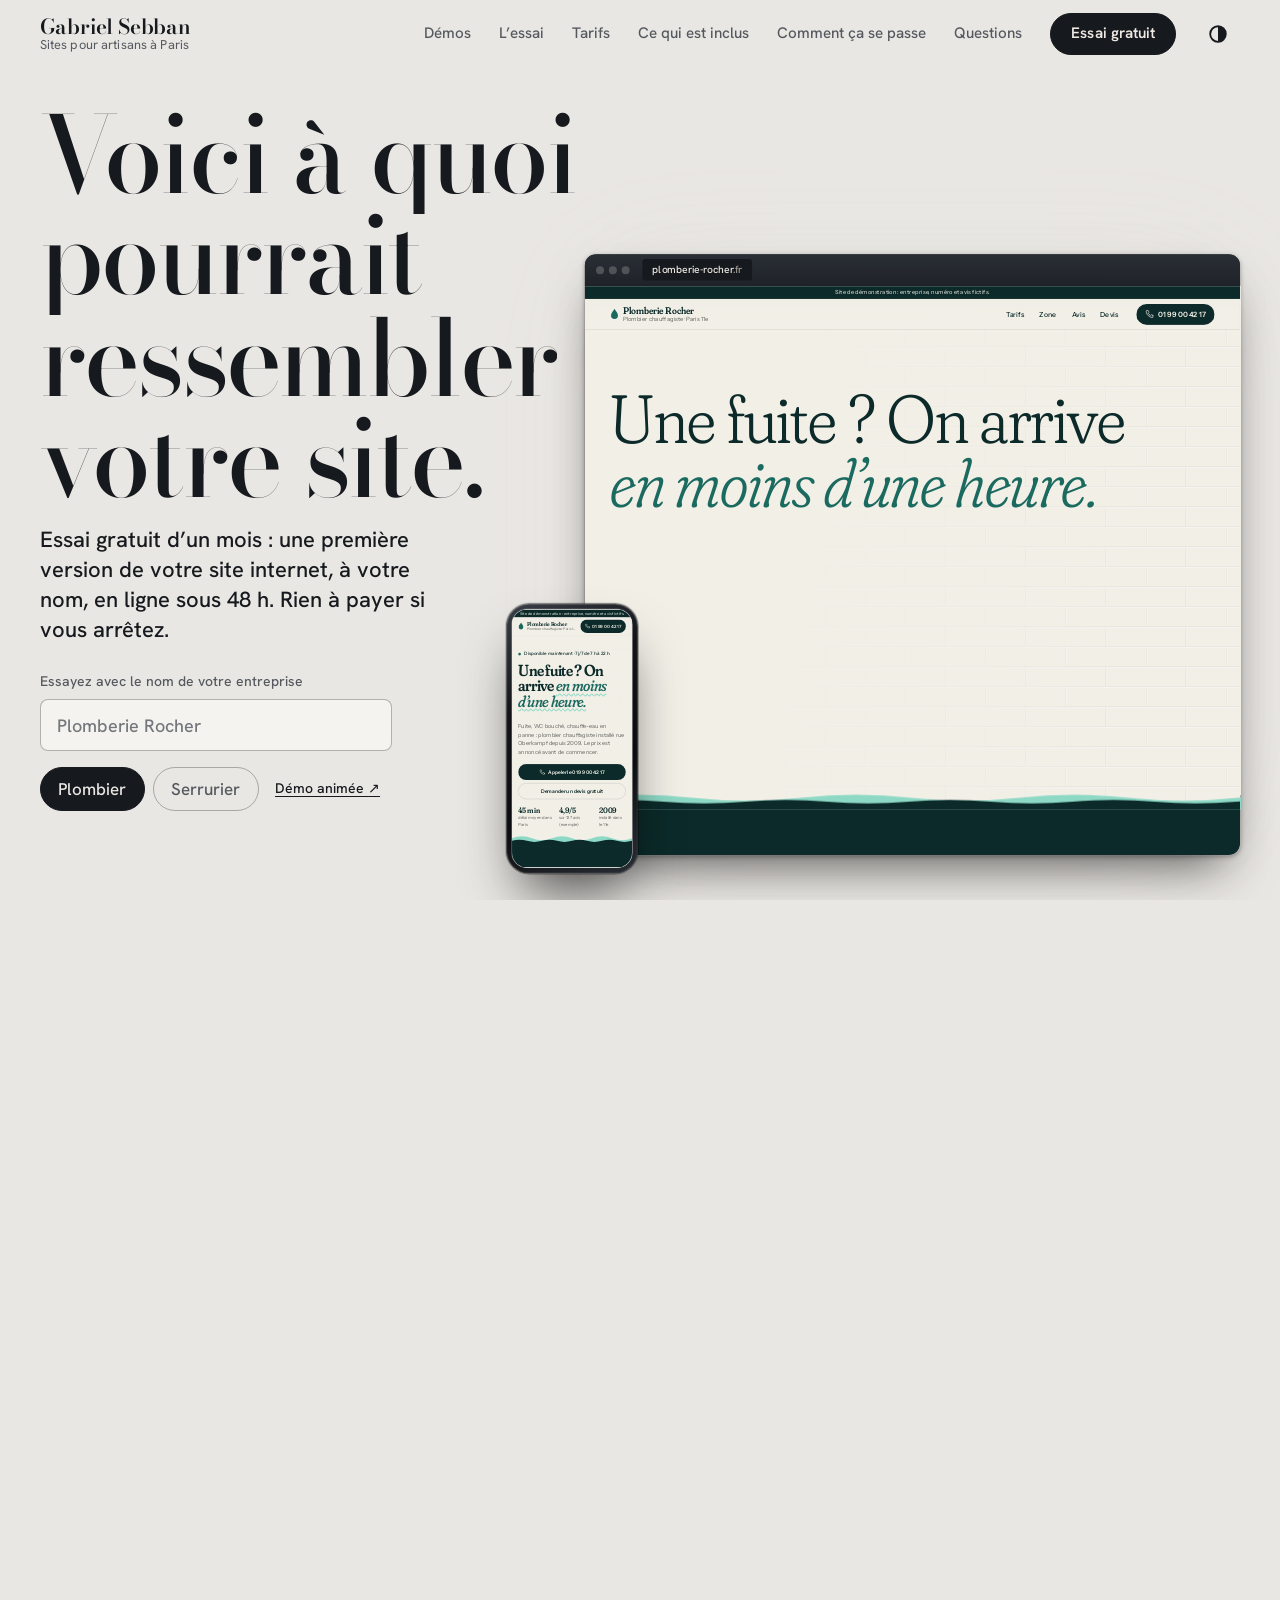
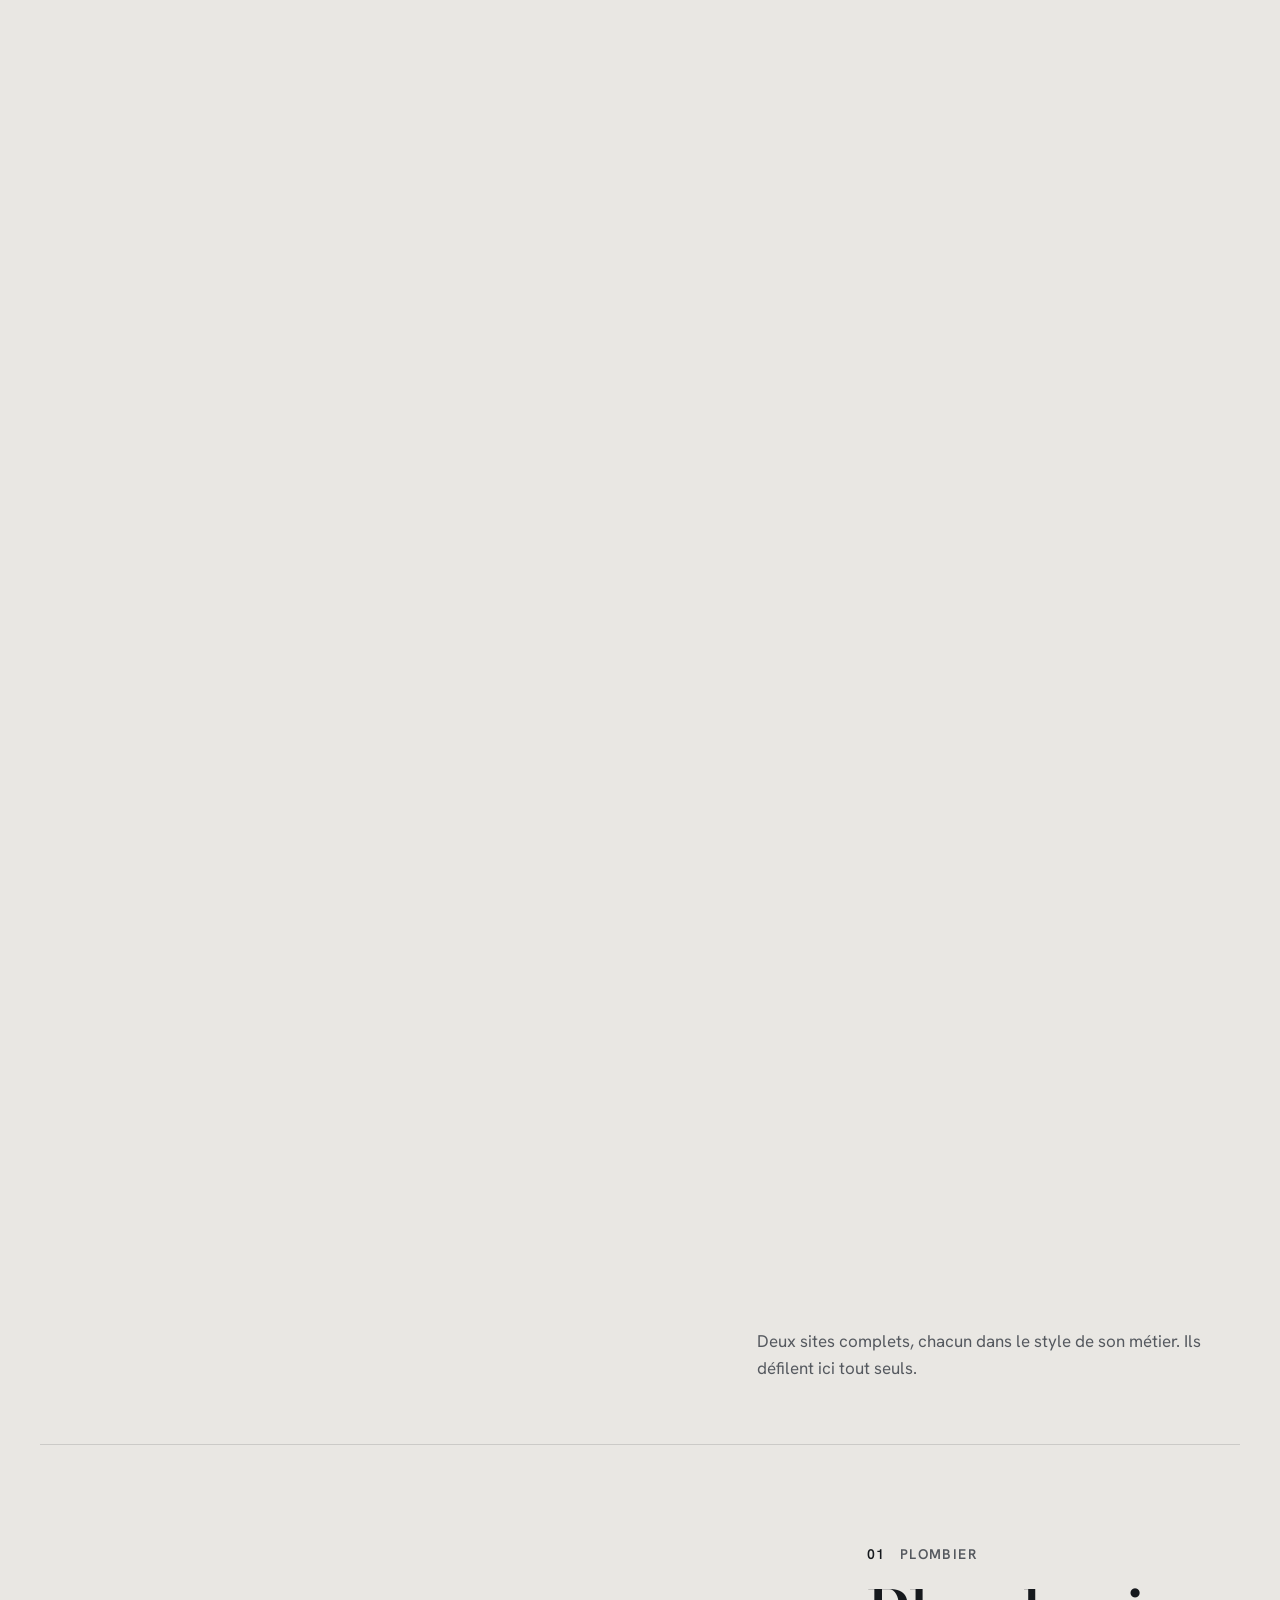
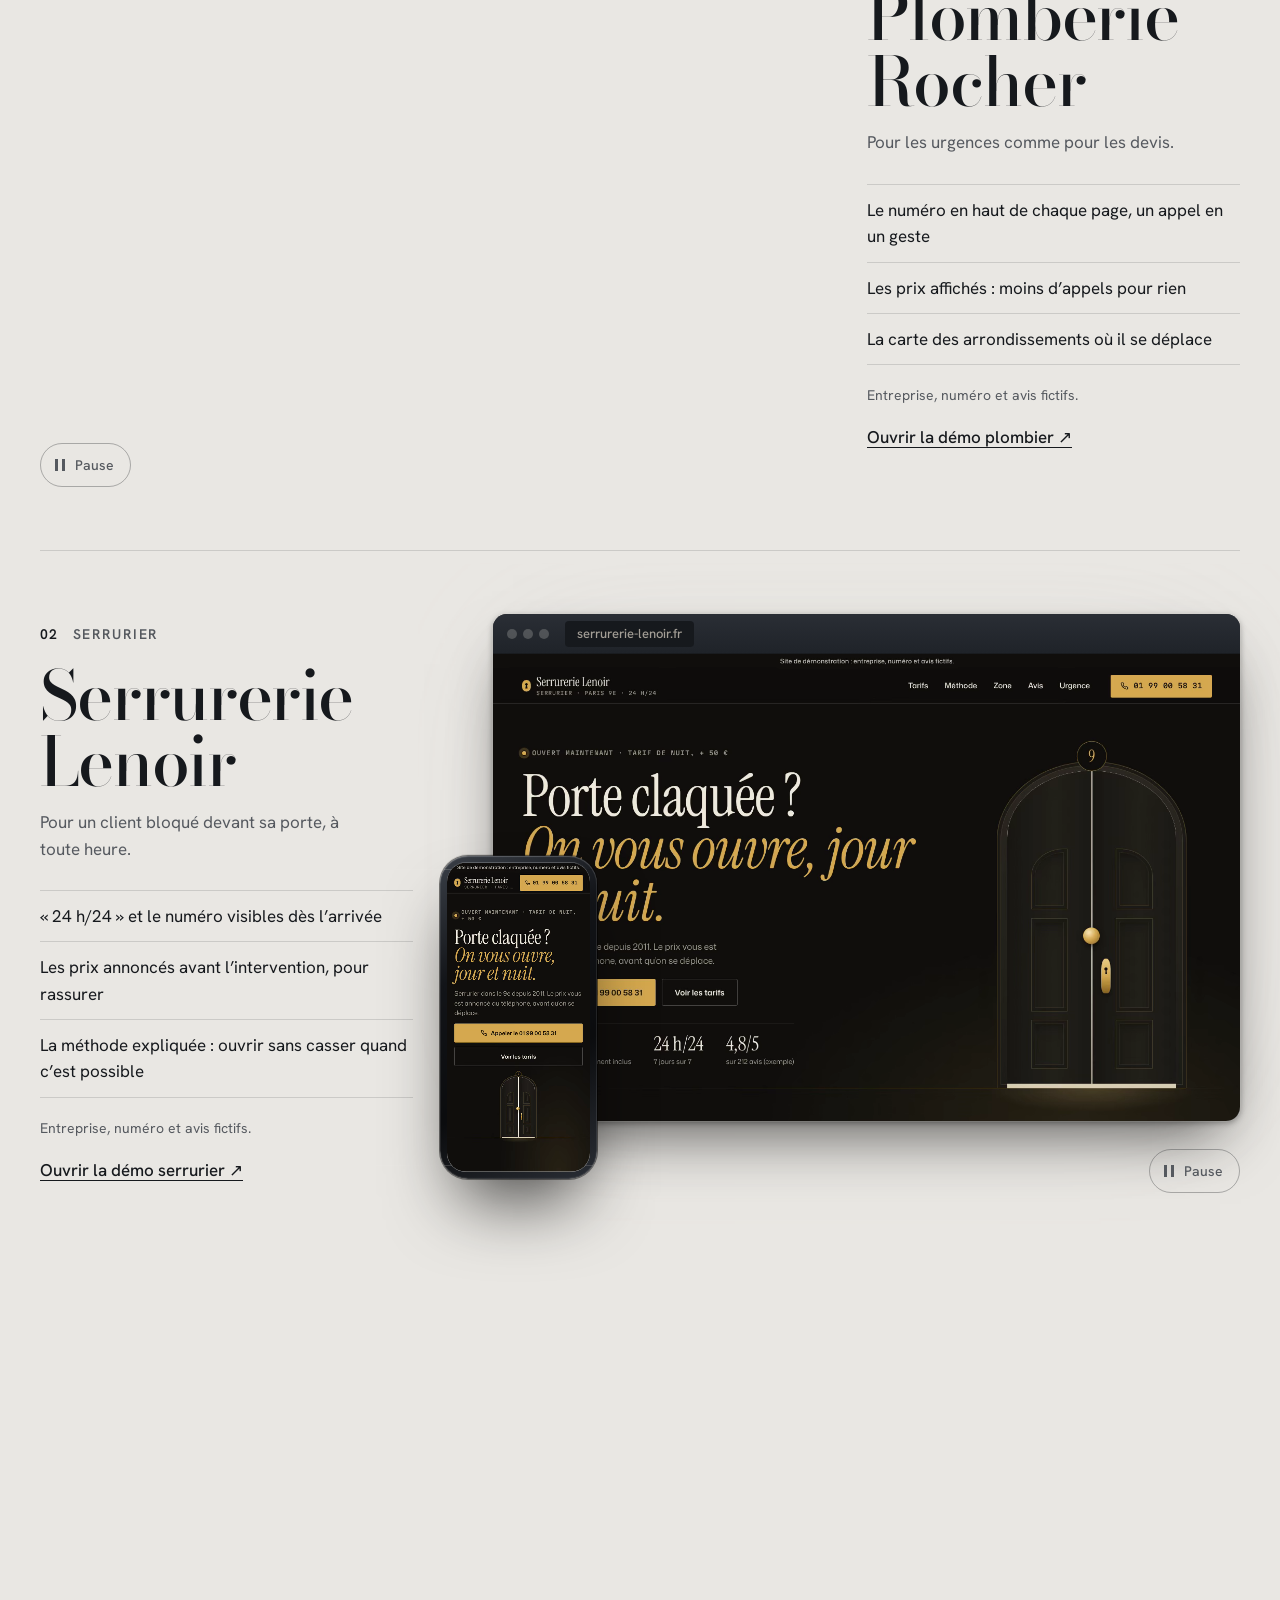
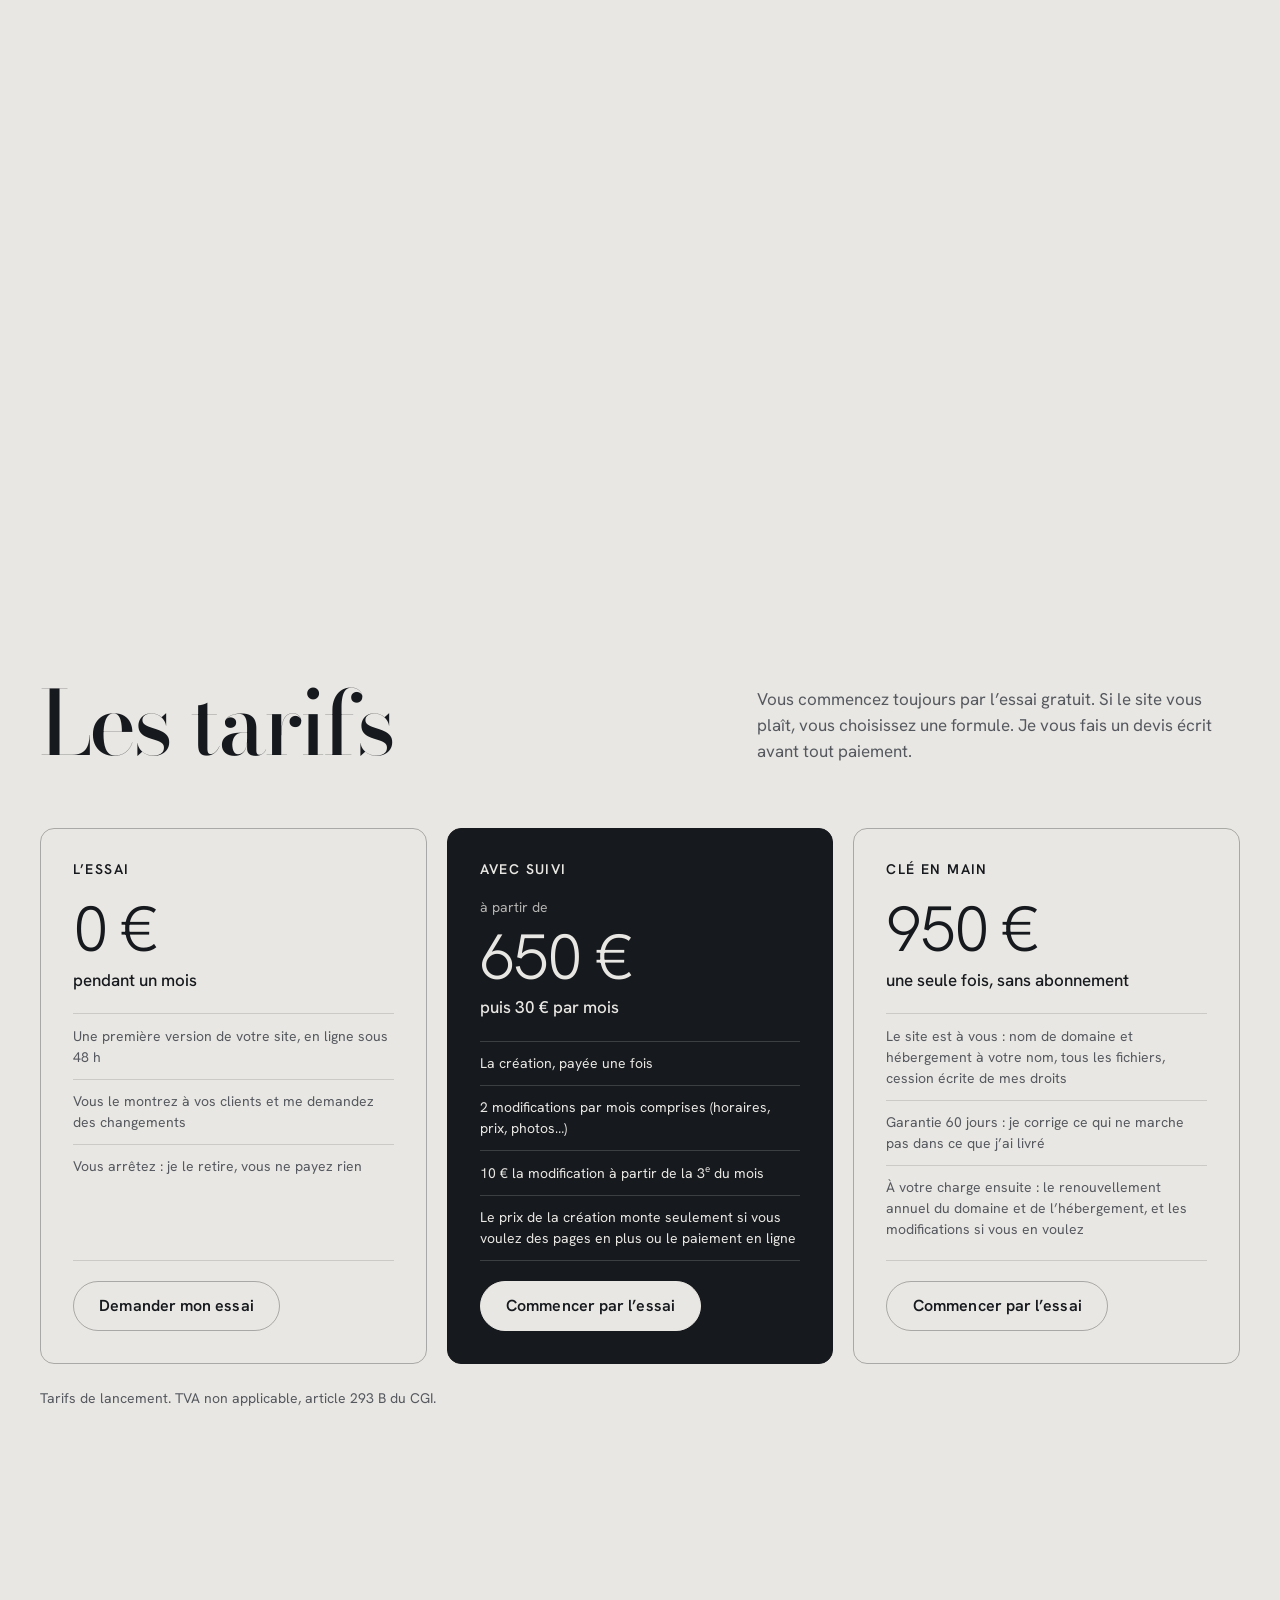
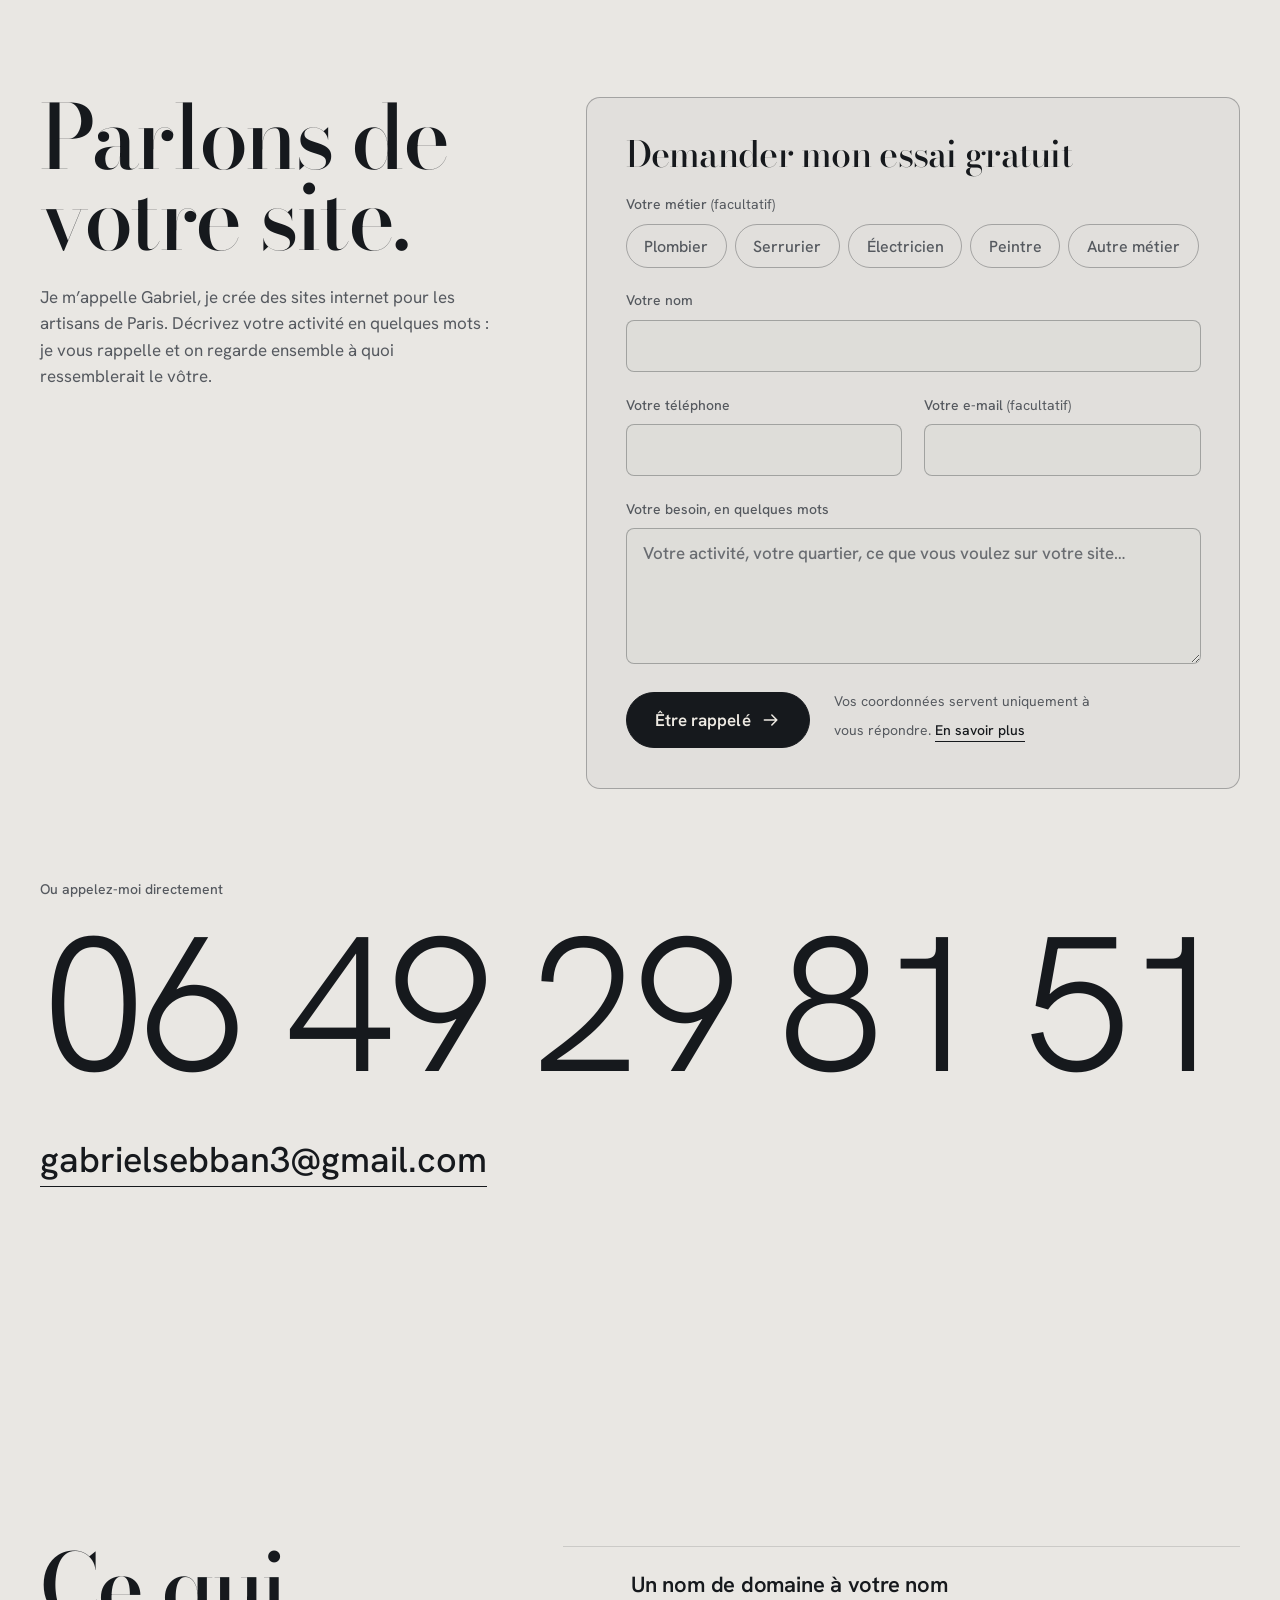
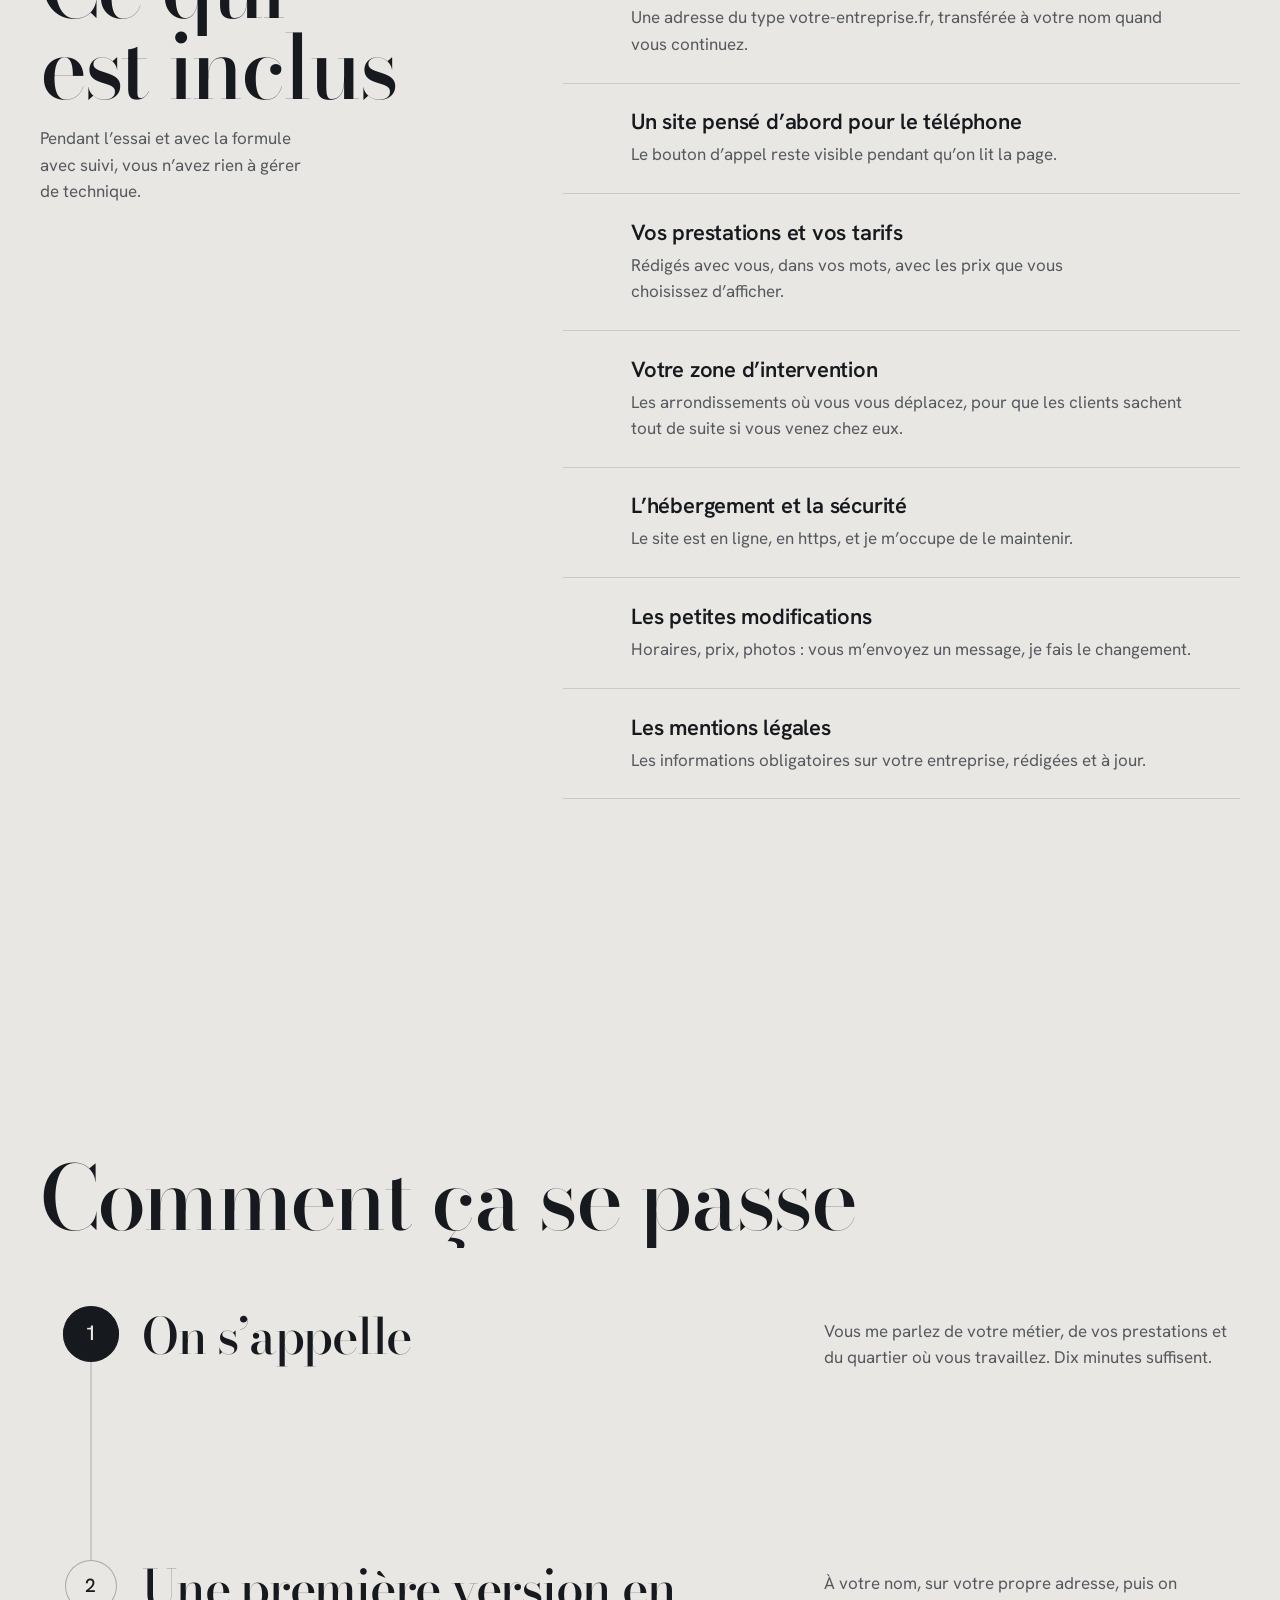
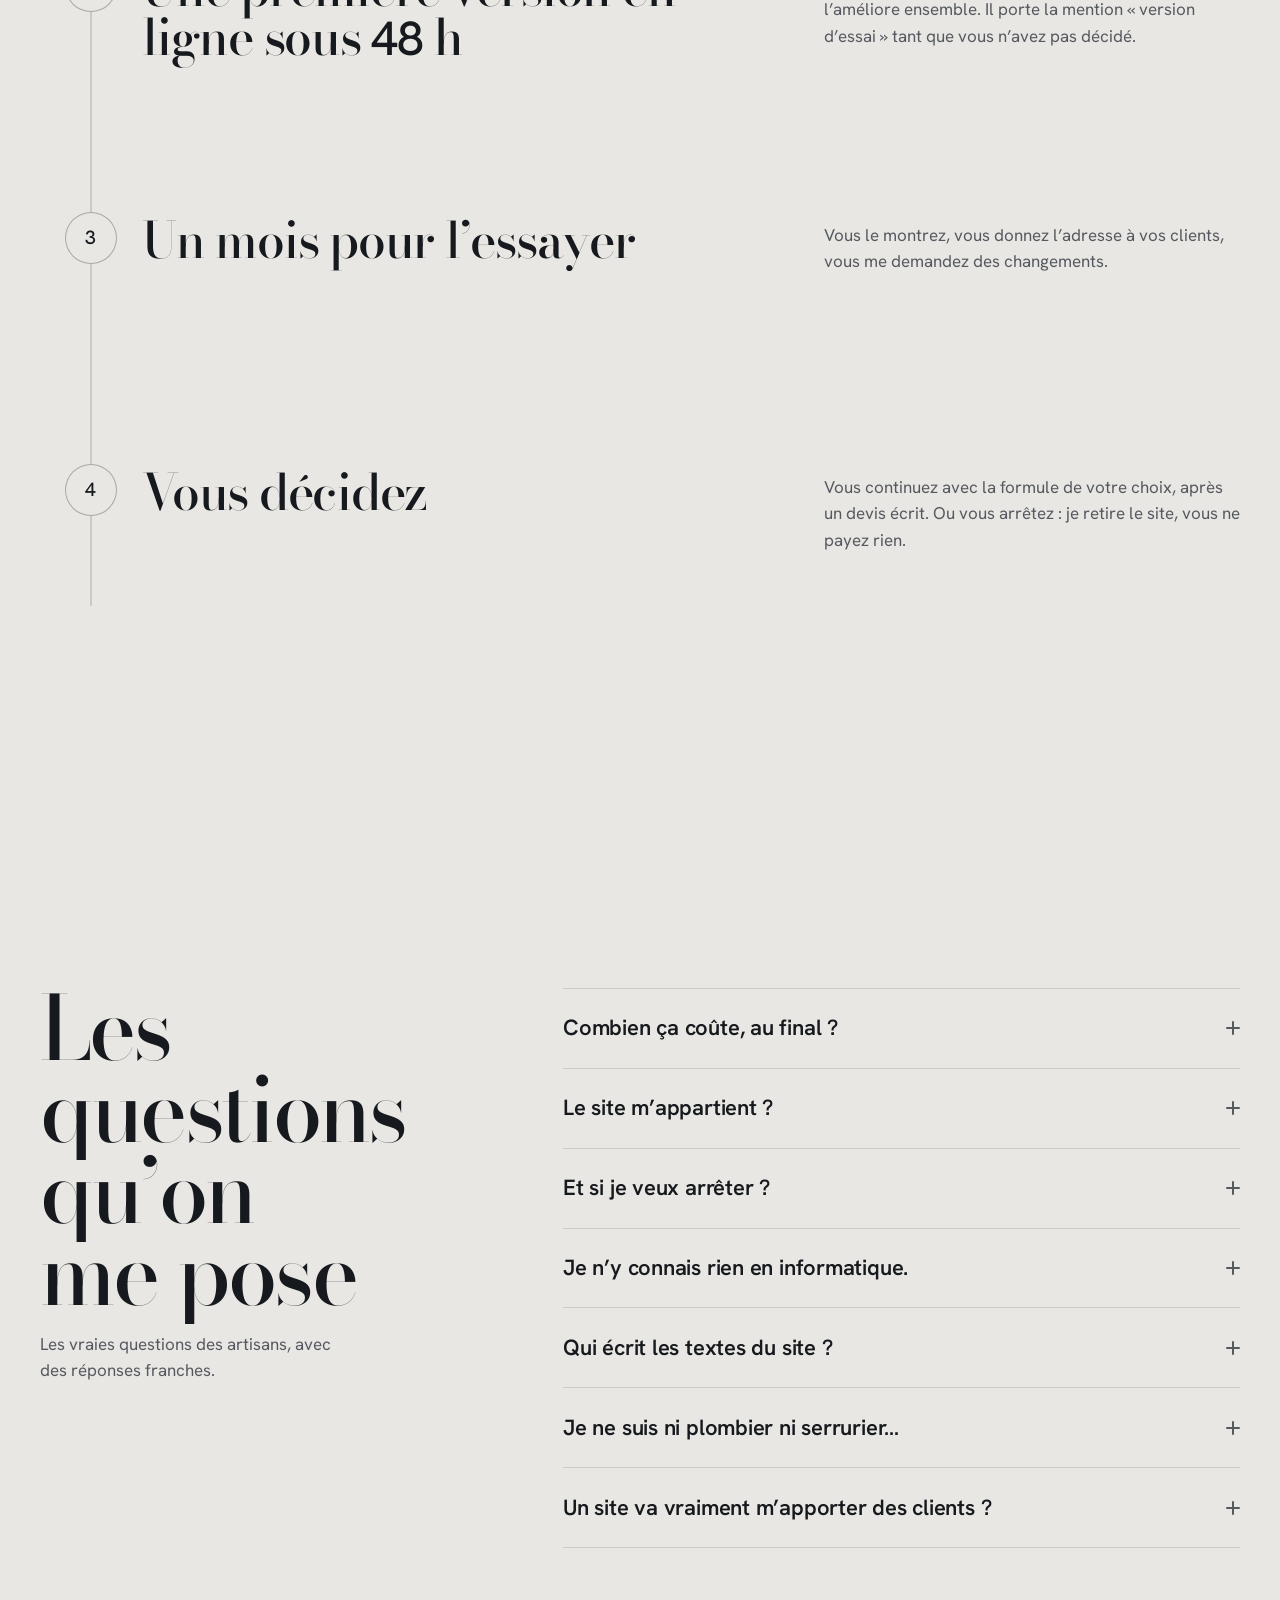
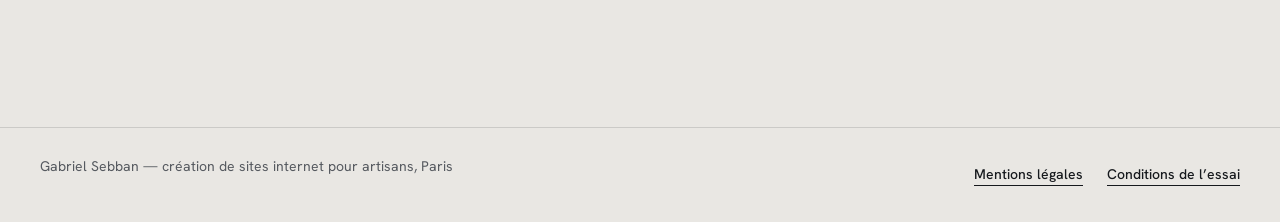
==== index.html @ 272e47a2 "Retire l'annonce de démo peintre Co-Authored-By: Claude Fable 5 <noreply@anthropic.com> Claude-Sessi" ====
<!doctype html>
<html lang="fr">
<head>
<meta charset="utf-8">
<meta name="viewport" content="width=device-width, initial-scale=1, viewport-fit=cover">
<title>Création de sites internet pour artisans à Paris — Gabriel Sebban</title>
<!-- Adresse temporaire GitHub Pages ; quand le domaine .fr sera acheté, remplacer cette adresse dans index.html, robots.txt et sitemap.xml -->
<link rel="canonical" href="https://gabrielsebban3-code.github.io/site-vitrine/">
<meta name="description" content="Site internet pour artisans parisiens : plombier, serrurier, électricien. Essai gratuit d'un mois, première version en ligne sous 48 h, rien à payer si vous arrêtez.">
<meta name="theme-color" content="#E9E7E3" media="(prefers-color-scheme: light)">
<meta name="theme-color" content="#16191D" media="(prefers-color-scheme: dark)">
<meta property="og:type" content="website">
<meta property="og:locale" content="fr_FR">
<meta property="og:title" content="Votre site à l'essai pendant 1 mois">
<meta property="og:description" content="Sites pour artisans à Paris. Une première version à votre nom sous 48 h, retirée à la fin du mois si vous ne continuez pas.">
<meta property="og:image" content="https://gabrielsebban3-code.github.io/site-vitrine/img/og.jpg">
<link rel="icon" href="img/favicon.svg?v=2" type="image/svg+xml">
<link rel="preload" href="fonts/bodoni-moda.woff2" as="font" type="font/woff2" crossorigin>
<link rel="preload" href="fonts/hanken-grotesk.woff2" as="font" type="font/woff2" crossorigin>
<link rel="preload" as="image" href="img/plombier-desktop.webp" imagesrcset="img/plombier-desktop-sm.webp 720w, img/plombier-desktop.webp 1440w" imagesizes="64vw" media="(min-width: 900px)">
<link rel="stylesheet" href="css/tokens.css">
<link rel="stylesheet" href="css/base.css">
<link rel="stylesheet" href="css/sections.css">
<script>
  /* Thème choisi à la main, appliqué avant l'affichage pour éviter un flash */
  try { var t = localStorage.getItem('theme'); if (t) document.documentElement.dataset.theme = t; } catch (e) {}
  document.documentElement.classList.add('js');
</script>
<script src="js/main.js" defer></script>
<meta property="og:url" content="https://gabrielsebban3-code.github.io/site-vitrine/">
</head>
<body>
<a class="skip" href="#contenu">Aller au contenu</a>

<header class="nav" id="haut">
  <div class="nav__in">
    <a class="nav__brand" href="#haut">Gabriel Sebban<span>Sites pour artisans à Paris</span></a>
    <nav class="nav__links" id="menu" aria-label="Menu principal">
      <a href="#les-demos">Démos</a>
      <a href="#offre">L’essai</a>
      <a href="#tarifs">Tarifs</a>
      <a href="#inclus">Ce qui est inclus</a>
      <a href="#deroule">Comment ça se passe</a>
      <a href="#questions">Questions</a>
      <a class="btn nav__cta" href="#contact">Essai gratuit</a>
    </nav>
    <button class="icon-btn theme-btn" type="button" aria-label="Changer de thème (clair ou sombre)">
      <svg viewBox="0 0 24 24" aria-hidden="true"><circle cx="12" cy="12" r="8.5" fill="none" stroke="currentColor" stroke-width="2"/><path d="M12 3.5a8.5 8.5 0 0 1 0 17z" fill="currentColor"/></svg>
    </button>
    <button class="icon-btn menu-btn" type="button" aria-expanded="false" aria-controls="menu" aria-label="Ouvrir le menu">
      <span></span><span></span>
    </button>
  </div>
</header>

<main id="contenu">

  <!-- 1. ACCUEIL : la démo est la vedette. Scène épinglée : la démo grandit puis défile. -->
  <section class="scene" id="demos" aria-labelledby="titre-accueil" data-demo="plombier">
    <div class="scene__pin">
      <div class="scene__intro">
        <h1 id="titre-accueil" class="hero-title">Voici à quoi pourrait ressembler votre site.</h1>
        <p class="hero-offer">Essai gratuit d’un mois&nbsp;: une première version de votre site internet, à votre nom, en ligne sous 48&nbsp;h. Rien à payer si vous arrêtez.</p>
        <div class="namer">
          <label for="nom-entreprise">Essayez avec le nom de votre entreprise</label>
          <input id="nom-entreprise" type="text" maxlength="32" autocomplete="organization" placeholder="Plomberie Rocher" spellcheck="false">
        </div>
        <div class="controls">
          <div class="picker" role="group" aria-label="Choisir la démo" hidden>
            <button type="button" class="picker__btn" data-demo="plombier" aria-pressed="true">Plombier</button>
            <button type="button" class="picker__btn" data-demo="serrurier" aria-pressed="false">Serrurier</button>
          </div>
          <p class="live"><a href="demos/plombier/index.html" target="_blank" rel="noopener" data-live>Démo animée <span class="sr-only">en direct (s’ouvre dans un nouvel onglet)</span><span aria-hidden="true">↗</span></a></p>
        </div>
      </div>

      <ol class="tour" aria-label="Ce que montre la démo plombier">
        <li data-top="0" data-mtop="0">Le numéro dès l’arrivée</li>
        <li data-top="0.1368" data-mtop="0.1061">Les prix affichés</li>
        <li data-top="0.3551" data-mtop="0.2989">La zone d’intervention</li>
        <li data-top="0.485" data-mtop="0.4213">Le déroulé d’une intervention</li>
        <li data-top="0.579" data-mtop="0.526">Les avis clients</li>
        <li data-top="0.7092" data-mtop="0.6617">L’appel d’urgence</li>
        <li data-top="0.8371" data-mtop="0.8474">Les questions fréquentes</li>
      </ol>

      <div class="stage">
        <figure class="browser">
          <div class="browser__bar" aria-hidden="true">
            <i></i><i></i><i></i>
            <span class="browser__url"><span data-slug>plomberie-rocher</span>.fr</span>
          </div>
          <div class="browser__view">
            <div class="shot shot--desktop">
              <picture>
                <!-- Sur téléphone le cadre ordinateur est masqué : image vide pour ne rien télécharger -->
                <source media="(max-width: 899px)" srcset="[data-uri]">
                <img fetchpriority="high" src="img/plombier-desktop.webp" srcset="img/plombier-desktop-sm.webp 720w, img/plombier-desktop.webp 1440w" sizes="(min-width: 900px) 64vw, 100vw" width="1440" height="6227" alt="Démo de site pour un plombier parisien : numéro d'appel, tarifs, zone d'intervention, avis et questions fréquentes.">
              </picture>
              <span class="shot__name" data-name aria-hidden="true">Plomberie Rocher</span>
            </div>
          </div>
          <figcaption class="sr-only">Démo plombier, version ordinateur. Entreprise et numéro fictifs.</figcaption>
        </figure>

        <figure class="phone">
          <div class="phone__view">
            <div class="shot shot--mobile">
              <img src="img/plombier-mobile.webp" width="585" height="11250" alt="La même démo plombier sur téléphone, avec le bouton d'appel toujours visible." decoding="async">
              <span class="shot__name" data-name aria-hidden="true">Plomberie Rocher</span>
            </div>
          </div>
        </figure>
      </div>

      <p class="tour-now" aria-hidden="true"></p>
    </div>
  </section>

  <!-- Les démos : chacune filmée pendant qu'elle défile toute seule (ses vraies animations), avec son lien.
       Les vidéos ne se chargent qu'en arrivant près de l'écran ; sans JS, ou si l'appareil réduit les animations, on voit l'image fixe. -->
  <section class="cases" id="les-demos" aria-labelledby="titre-cases">
    <div class="cases__head">
      <h2 id="titre-cases" class="split">Les démos.</h2>
      <p>Deux sites complets, chacun dans le style de son métier. Ils défilent ici tout seuls.</p>
    </div>

    <article class="case" aria-labelledby="case-plombier">
      <div class="case__media reveal">
        <figure class="browser case__browser">
          <div class="browser__bar" aria-hidden="true"><i></i><i></i><i></i><span class="browser__url"><span>plomberie-rocher</span>.fr</span></div>
          <video class="case__video" data-src="video/plombier-desktop" poster="img/plombier-desktop-poster.webp" width="1440" height="900" muted loop playsinline preload="none" aria-hidden="true"></video>
        </figure>
        <figure class="phone case__phone">
          <video class="case__video" data-src="video/plombier-mobile" poster="img/plombier-mobile-poster.webp" width="540" height="1168" muted loop playsinline preload="none" aria-hidden="true"></video>
        </figure>
        <button class="case__toggle" type="button" hidden><span class="case__icon" aria-hidden="true"></span><span class="case__state">Pause</span><span class="sr-only"> la vidéo de la démo plombier</span></button>
      </div>
      <div class="case__text">
        <p class="case__kicker"><span>01</span>Plombier</p>
        <h3 id="case-plombier" class="case__name">Plomberie Rocher</h3>
        <p class="case__style">Pour les urgences comme pour les devis.</p>
        <ul class="case__list">
          <li>Le numéro en haut de chaque page, un appel en un geste</li>
          <li>Les prix affichés&nbsp;: moins d’appels pour rien</li>
          <li>La carte des arrondissements où il se déplace</li>
        </ul>
        <p class="case__note">Entreprise, numéro et avis fictifs.</p>
        <p class="case__more"><a class="link" href="demos/plombier/index.html" target="_blank" rel="noopener">Ouvrir la démo plombier <span aria-hidden="true">↗</span></a></p>
      </div>
    </article>

    <article class="case case--flip" aria-labelledby="case-serrurier">
      <div class="case__media reveal">
        <figure class="browser case__browser">
          <div class="browser__bar" aria-hidden="true"><i></i><i></i><i></i><span class="browser__url"><span>serrurerie-lenoir</span>.fr</span></div>
          <video class="case__video" data-src="video/serrurier-desktop" poster="img/serrurier-desktop-poster.webp" width="1440" height="900" muted loop playsinline preload="none" aria-hidden="true"></video>
        </figure>
        <figure class="phone case__phone">
          <video class="case__video" data-src="video/serrurier-mobile" poster="img/serrurier-mobile-poster.webp" width="540" height="1168" muted loop playsinline preload="none" aria-hidden="true"></video>
        </figure>
        <button class="case__toggle" type="button" hidden><span class="case__icon" aria-hidden="true"></span><span class="case__state">Pause</span><span class="sr-only"> la vidéo de la démo serrurier</span></button>
      </div>
      <div class="case__text">
        <p class="case__kicker"><span>02</span>Serrurier</p>
        <h3 id="case-serrurier" class="case__name">Serrurerie Lenoir</h3>
        <p class="case__style">Pour un client bloqué devant sa porte, à toute heure.</p>
        <ul class="case__list">
          <li>«&nbsp;24&nbsp;h/24&nbsp;» et le numéro visibles dès l’arrivée</li>
          <li>Les prix annoncés avant l’intervention, pour rassurer</li>
          <li>La méthode expliquée&nbsp;: ouvrir sans casser quand c’est possible</li>
        </ul>
        <p class="case__note">Entreprise, numéro et avis fictifs.</p>
        <p class="case__more"><a class="link" href="demos/serrurier/index.html" target="_blank" rel="noopener">Ouvrir la démo serrurier <span aria-hidden="true">↗</span></a></p>
      </div>
    </article>

  </section>

  <!-- 2. L'OFFRE : volet brique qui recouvre l'écran, « 1 mois » qui grossit -->
  <section class="offer" id="offre" aria-labelledby="titre-offre">
    <div class="offer__pin">
      <div class="offer__panel">
        <h2 id="titre-offre" class="offer__title" aria-label="Votre site à l’essai pendant un mois">
          <span class="offer__lead">Votre site à l’essai pendant</span>
          <span class="offer__big" data-letters><span class="ow">un</span> <span class="ow">mois</span></span>
        </h2>
        <div class="offer__body">
          <p>Je crée une première version de votre site, à votre nom, livrée sous 48&nbsp;h, puis je l’affine avec vous. Vous l’utilisez pendant un mois avec vos clients.</p>
          <p><strong>Vous ne continuez pas&nbsp;? Je le retire à la fin du mois et vous n’avez rien à payer.</strong></p>
          <p class="offer__after">Si vous continuez&nbsp;: à partir de 650&nbsp;€, puis 30&nbsp;€ par mois, ou 950&nbsp;€ une seule fois sans abonnement. <a class="link link--light" href="#tarifs">Voir les tarifs</a></p>
          <a class="btn btn--inverse" href="#contact">Demander mon essai</a>
          <a class="link link--light" href="conditions-essai.html">Lire les conditions de l’essai</a>
        </div>
      </div>
    </div>
  </section>

  <!-- TARIFS : l'essai, puis les deux formules du script d'appel (avec suivi, clé en main) -->
  <section class="pricing" id="tarifs" aria-labelledby="titre-tarifs">
    <div class="pricing__head">
      <h2 id="titre-tarifs" class="split">Les tarifs</h2>
      <p>Vous commencez toujours par l’essai gratuit. Si le site vous plaît, vous choisissez une formule. Je vous fais un devis écrit avant tout paiement.</p>
    </div>
    <ul class="plans">
      <li class="plan">
        <h3 class="plan__name">L’essai</h3>
        <p class="plan__price"><span class="plan__amount">0&nbsp;€</span><span class="plan__unit">pendant un mois</span></p>
        <ul class="plan__list">
          <li>Une première version de votre site, en ligne sous 48&nbsp;h</li>
          <li>Vous le montrez à vos clients et me demandez des changements</li>
          <li>Vous arrêtez&nbsp;: je le retire, vous ne payez rien</li>
        </ul>
        <a class="btn plan__cta" href="#contact">Demander mon essai</a>
      </li>
      <li class="plan plan--main">
        <h3 class="plan__name">Avec suivi</h3>
        <p class="plan__price"><span class="plan__from">à partir de</span><span class="plan__amount">650&nbsp;€</span><span class="plan__unit">puis 30&nbsp;€ par mois</span></p>
        <ul class="plan__list">
          <li>La création, payée une fois</li>
          <li>2 modifications par mois comprises (horaires, prix, photos…)</li>
          <li>10&nbsp;€ la modification à partir de la 3<sup>e</sup> du mois</li>
          <li>Le prix de la création monte seulement si vous voulez des pages en plus ou le paiement en ligne</li>
        </ul>
        <a class="btn plan__cta" href="#contact">Commencer par l’essai</a>
      </li>
      <li class="plan">
        <h3 class="plan__name">Clé en main</h3>
        <p class="plan__price"><span class="plan__amount">950&nbsp;€</span><span class="plan__unit">une seule fois, sans abonnement</span></p>
        <ul class="plan__list">
          <li>Le site est à vous&nbsp;: nom de domaine et hébergement à votre nom, tous les fichiers, cession écrite de mes droits</li>
          <li>Garantie 60 jours&nbsp;: je corrige ce qui ne marche pas dans ce que j’ai livré</li>
          <li>À votre charge ensuite&nbsp;: le renouvellement annuel du domaine et de l’hébergement, et les modifications si vous en voulez</li>
        </ul>
        <a class="btn plan__cta" href="#contact">Commencer par l’essai</a>
      </li>
    </ul>
    <p class="pricing__note">Tarifs de lancement. TVA non applicable, article 293&nbsp;B du CGI.</p>
  </section>

  <!-- 5. CONTACT : la page passe en sombre ; formulaire de devis, puis le numéro qui s'écrit -->
  <section class="contact" id="contact" aria-labelledby="titre-contact">
    <div class="contact__grid">
      <div class="contact__head">
        <h2 id="titre-contact" class="split">Parlons de votre site.</h2>
        <p class="contact__intro">Je m’appelle Gabriel, je crée des sites internet pour les artisans de Paris. Décrivez votre activité en quelques mots&nbsp;: je vous rappelle et on regarde ensemble à quoi ressemblerait le vôtre.</p>
      </div>

      <!-- Formulaire (demande d'essai) : envoyé par FormSubmit à l'e-mail de Gabriel (voir README) -->
      <form class="quote reveal" id="devis" method="post" aria-labelledby="titre-devis" novalidate data-mailbox="gabrielsebban3*gmail.com">
        <input type="hidden" name="_subject" value="Nouvelle demande d’essai depuis votre site">
        <input type="hidden" name="_template" value="table">
        <h3 id="titre-devis" class="quote__title">Demander mon essai gratuit</h3>

        <fieldset class="quote__trade">
          <legend>Votre métier <span class="quote__opt">(facultatif)</span></legend>
          <div class="chips">
            <label class="chip"><input type="radio" name="metier" value="Plombier"><span>Plombier</span></label>
            <label class="chip"><input type="radio" name="metier" value="Serrurier"><span>Serrurier</span></label>
            <label class="chip"><input type="radio" name="metier" value="Électricien"><span>Électricien</span></label>
            <label class="chip"><input type="radio" name="metier" value="Peintre"><span>Peintre</span></label>
            <label class="chip"><input type="radio" name="metier" value="Autre"><span>Autre métier</span></label>
          </div>
        </fieldset>

        <div class="field">
          <label for="q-nom">Votre nom</label>
          <input id="q-nom" name="nom" type="text" autocomplete="name" required aria-describedby="q-nom-err">
          <p class="field__err" id="q-nom-err"></p>
        </div>
        <div class="quote__row">
          <div class="field">
            <label for="q-tel">Votre téléphone</label>
            <input id="q-tel" name="telephone" type="tel" inputmode="tel" autocomplete="tel" required aria-describedby="q-tel-err">
            <p class="field__err" id="q-tel-err"></p>
          </div>
          <div class="field">
            <label for="q-mail">Votre e-mail <span class="quote__opt">(facultatif)</span></label>
            <input id="q-mail" name="email" type="email" inputmode="email" autocomplete="email" spellcheck="false" aria-describedby="q-mail-err">
            <p class="field__err" id="q-mail-err"></p>
          </div>
        </div>
        <div class="field">
          <label for="q-msg">Votre besoin, en quelques mots</label>
          <textarea id="q-msg" name="message" rows="4" maxlength="1500" required aria-describedby="q-msg-err" placeholder="Votre activité, votre quartier, ce que vous voulez sur votre site…"></textarea>
          <p class="field__err" id="q-msg-err"></p>
        </div>
        <!-- pièges à robots : invisibles pour les visiteurs, remplis seulement par les robots
             (site_web est vérifié par le script, _honey par FormSubmit) -->
        <div class="quote__trap" aria-hidden="true"><label for="q-site">Ne pas remplir</label><input id="q-site" name="site_web" type="text" tabindex="-1" autocomplete="off"><input name="_honey" type="text" tabindex="-1" autocomplete="off"></div>

        <div class="quote__foot">
          <button class="btn quote__send" type="submit">
            <span class="quote__label">Être rappelé</span>
            <svg class="quote__arrow" viewBox="0 0 24 24" aria-hidden="true"><path d="M4 12h15M13 6l6 6-6 6"/></svg>
          </button>
          <p class="quote__privacy">Vos coordonnées servent uniquement à vous répondre. <a class="link" href="mentions-legales.html#donnees">En savoir plus</a></p>
        </div>
        <p class="quote__status" role="status" aria-live="polite"></p>
      </form>

      <!-- Après l'envoi : le formulaire laisse la place à ce message -->
      <div class="quote-done" id="devis-envoye" tabindex="-1" hidden>
        <svg viewBox="0 0 32 32" aria-hidden="true"><path d="M6 17l7 7L26 9"/></svg>
        <h3>Demande envoyée.</h3>
        <p data-done-text>Merci. Je vous rappelle pour en parler.</p>
      </div>
    </div>

    <p class="contact__or">Ou appelez-moi directement</p>
    <a class="contact__phone" href="tel:+33649298151" aria-label="Appeler le 06 49 29 81 51"><span class="typed" data-typed>06 49 29 81 51</span></a>
    <a class="contact__mail link" data-mail="gabrielsebban3*gmail.com" href="#contact">M’écrire un e-mail</a>
  </section>

  <!-- 3. CE QUI EST INCLUS : titre collé à gauche, liste qui se coche au scroll -->
  <section class="included" id="inclus" aria-labelledby="titre-inclus">
    <div class="included__head">
      <h2 id="titre-inclus" class="split">Ce qui est inclus</h2>
      <p>Pendant l’essai et avec la formule avec suivi, vous n’avez rien à gérer de technique.</p>
    </div>
    <ul class="checklist">
      <li><svg viewBox="0 0 32 32" aria-hidden="true"><path d="M6 17l7 7L26 9"/></svg><div><h3>Un nom de domaine à votre nom</h3><p>Une adresse du type votre-entreprise.fr, transférée à votre nom quand vous continuez.</p></div></li>
      <li><svg viewBox="0 0 32 32" aria-hidden="true"><path d="M6 17l7 7L26 9"/></svg><div><h3>Un site pensé d’abord pour le téléphone</h3><p>Le bouton d’appel reste visible pendant qu’on lit la page.</p></div></li>
      <li><svg viewBox="0 0 32 32" aria-hidden="true"><path d="M6 17l7 7L26 9"/></svg><div><h3>Vos prestations et vos tarifs</h3><p>Rédigés avec vous, dans vos mots, avec les prix que vous choisissez d’afficher.</p></div></li>
      <li><svg viewBox="0 0 32 32" aria-hidden="true"><path d="M6 17l7 7L26 9"/></svg><div><h3>Votre zone d’intervention</h3><p>Les arrondissements où vous vous déplacez, pour que les clients sachent tout de suite si vous venez chez eux.</p></div></li>
      <li><svg viewBox="0 0 32 32" aria-hidden="true"><path d="M6 17l7 7L26 9"/></svg><div><h3>L’hébergement et la sécurité</h3><p>Le site est en ligne, en https, et je m’occupe de le maintenir.</p></div></li>
      <li><svg viewBox="0 0 32 32" aria-hidden="true"><path d="M6 17l7 7L26 9"/></svg><div><h3>Les petites modifications</h3><p>Horaires, prix, photos&nbsp;: vous m’envoyez un message, je fais le changement.</p></div></li>
      <li><svg viewBox="0 0 32 32" aria-hidden="true"><path d="M6 17l7 7L26 9"/></svg><div><h3>Les mentions légales</h3><p>Les informations obligatoires sur votre entreprise, rédigées et à jour.</p></div></li>
    </ul>
  </section>

  <!-- 4. COMMENT ÇA SE PASSE : vraie suite d'étapes, ligne tracée au scroll -->
  <section class="steps" id="deroule" aria-labelledby="titre-deroule">
    <h2 id="titre-deroule" class="split">Comment ça se passe</h2>
    <ol class="steps__list">
      <li class="step"><span class="step__n" aria-hidden="true">1</span><div><h3>On s’appelle</h3><p>Vous me parlez de votre métier, de vos prestations et du quartier où vous travaillez. Dix minutes suffisent.</p></div></li>
      <li class="step"><span class="step__n" aria-hidden="true">2</span><div><h3>Une première version en ligne sous&nbsp;48&nbsp;h</h3><p>À votre nom, sur votre propre adresse, puis on l’améliore ensemble. Il porte la mention «&nbsp;version d’essai&nbsp;» tant que vous n’avez pas décidé.</p></div></li>
      <li class="step"><span class="step__n" aria-hidden="true">3</span><div><h3>Un mois pour l’essayer</h3><p>Vous le montrez, vous donnez l’adresse à vos clients, vous me demandez des changements.</p></div></li>
      <li class="step"><span class="step__n" aria-hidden="true">4</span><div><h3>Vous décidez</h3><p>Vous continuez avec la formule de votre choix, après un devis écrit. Ou vous arrêtez&nbsp;: je retire le site, vous ne payez rien.</p></div></li>
    </ol>
  </section>


  <!-- QUESTIONS : les objections entendues au téléphone, répondues avant l'appel -->
  <section class="faq" id="questions" aria-labelledby="titre-questions">
    <div class="faq__head">
      <h2 id="titre-questions" class="split">Les questions qu’on me pose</h2>
      <p>Les vraies questions des artisans, avec des réponses franches.</p>
    </div>
    <div class="faq__list">
      <details class="faq__item">
        <summary>Combien ça coûte, au final ?<span class="faq__ico" aria-hidden="true"></span></summary>
        <div class="faq__a"><p>L’essai d’un mois est gratuit. Si vous continuez : à partir de 650 € une fois puis 30 € par mois, ou 950 € en une seule fois sans abonnement. Vous recevez un devis écrit avant tout paiement — jamais de surprise.</p></div>
      </details>
      <details class="faq__item">
        <summary>Le site m’appartient ?<span class="faq__ico" aria-hidden="true"></span></summary>
        <div class="faq__a"><p>Avec la formule clé en main, oui, entièrement : le nom de domaine et l’hébergement sont à votre nom, vous recevez tous les fichiers et une cession écrite de mes droits. Avec la formule avec suivi, le nom de domaine est aussi à votre nom — je m’occupe simplement de tout faire tourner pour vous.</p></div>
      </details>
      <details class="faq__item">
        <summary>Et si je veux arrêter ?<span class="faq__ico" aria-hidden="true"></span></summary>
        <div class="faq__a"><p>Pendant l’essai : je retire le site et vous ne payez rien, sans justification à donner. Après : rien n’est engagé sans un devis écrit que vous avez accepté, et le nom de domaine reste à votre nom.</p></div>
      </details>
      <details class="faq__item">
        <summary>Je n’y connais rien en informatique.<span class="faq__ico" aria-hidden="true"></span></summary>
        <div class="faq__a"><p>C’est prévu pour. Vous n’avez rien à installer, rien à gérer. Un prix qui change, une photo à ajouter ? Vous m’envoyez un message, je fais la modification — deux par mois sont comprises dans la formule avec suivi.</p></div>
      </details>
      <details class="faq__item">
        <summary>Qui écrit les textes du site ?<span class="faq__ico" aria-hidden="true"></span></summary>
        <div class="faq__a"><p>Moi, avec vous. En dix minutes au téléphone, vous me parlez de votre métier, de vos prestations et de votre quartier, et je rédige dans vos mots. Vous relisez tout avant la mise en ligne.</p></div>
      </details>
      <details class="faq__item">
        <summary>Je ne suis ni plombier ni serrurier…<span class="faq__ico" aria-hidden="true"></span></summary>
        <div class="faq__a"><p>Les démos sont des exemples. Électricien, peintre, chauffagiste, carreleur, menuisier… chaque site est dessiné pour votre métier, avec ses couleurs et ses codes — pas un modèle recopié.</p></div>
      </details>
      <details class="faq__item">
        <summary>Un site va vraiment m’apporter des clients ?<span class="faq__ico" aria-hidden="true"></span></summary>
        <div class="faq__a"><p>Je suis honnête : je ne promets pas un nombre d’appels. Ce qu’un site change : les clients qui ont votre nom par le bouche-à-oreille vous trouvent, voient vos prix et votre zone, et appellent plus facilement. Et quand on compare deux devis, c’est souvent ce qui fait sérieux.</p></div>
      </details>
    </div>
  </section>

</main>

<footer class="foot">
  <p>Gabriel Sebban — création de sites internet pour artisans, Paris</p>
  <nav aria-label="Pages légales">
    <a class="link" href="mentions-legales.html">Mentions légales</a>
    <a class="link" href="conditions-essai.html">Conditions de l’essai</a>
  </nav>
</footer>



<script type="application/ld+json">
{
  "@context": "https://schema.org",
  "@type": "FAQPage",
  "mainEntity": [
    { "@type": "Question", "name": "Combien coûte un site internet pour artisan ?", "acceptedAnswer": { "@type": "Answer", "text": "L'essai d'un mois est gratuit. Ensuite : à partir de 650 € une fois puis 30 € par mois, ou 950 € en une seule fois sans abonnement, avec un devis écrit avant tout paiement." } },
    { "@type": "Question", "name": "Le site appartient-il à l'artisan ?", "acceptedAnswer": { "@type": "Answer", "text": "Avec la formule clé en main, oui entièrement : domaine et hébergement au nom du client, tous les fichiers remis et cession écrite des droits. Avec la formule avec suivi, le nom de domaine est aussi au nom du client." } },
    { "@type": "Question", "name": "Peut-on arrêter quand on veut ?", "acceptedAnswer": { "@type": "Answer", "text": "Pendant l'essai gratuit, le site est retiré et rien n'est dû, sans justification. Ensuite, rien n'est engagé sans devis écrit accepté." } },
    { "@type": "Question", "name": "Faut-il s'y connaître en informatique ?", "acceptedAnswer": { "@type": "Answer", "text": "Non : rien à installer ni à gérer. Les modifications se demandent par simple message, deux par mois sont comprises dans la formule avec suivi." } },
    { "@type": "Question", "name": "Qui écrit les textes du site ?", "acceptedAnswer": { "@type": "Answer", "text": "Gabriel les rédige avec l'artisan, à partir d'un appel de dix minutes, dans les mots du métier. Tout est relu avant la mise en ligne." } },
    { "@type": "Question", "name": "Est-ce réservé aux plombiers et serruriers ?", "acceptedAnswer": { "@type": "Answer", "text": "Non, les démos sont des exemples : électricien, peintre, chauffagiste, carreleur, menuisier… chaque site est conçu pour le métier de l'artisan." } }
  ]
}
</script>

<script type="application/ld+json">
{
  "@context": "https://schema.org",
  "@type": "ProfessionalService",
  "name": "Gabriel Sebban — Sites internet pour artisans",
  "description": "Création de sites internet pour artisans à Paris (plombiers, serruriers, électriciens, peintres). Essai gratuit d'un mois : première version à votre nom en ligne sous 48 h, rien à payer si vous arrêtez.",
  "telephone": "+33649298151",
  "areaServed": { "@type": "City", "name": "Paris" },
  "founder": { "@type": "Person", "name": "Gabriel Sebban" },
  "priceRange": "0 € (essai) · 650 € + 30 €/mois · 950 €",
  "knowsLanguage": "fr"
}
</script>

<!-- Téléphones : barre d'appel toujours visible -->
<div class="callbar">
  <a class="btn" href="tel:+33649298151" aria-label="Appeler le 06 49 29 81 51">Appeler</a>
  <a class="btn callbar__alt" href="#contact">Essai gratuit</a>
</div>

</body>
</html>
---- css/tokens.css ----
/* =========================================================
   DESIGN SYSTEM « haut de gamme » — le seul fichier à modifier
   pour changer les couleurs, les polices ou les espacements.
   Le site est pensé sombre d'abord ; le thème clair est l'inverse.
   ========================================================= */

/* Polices hébergées sur le site (licence SIL OFL), rien n'est chargé chez Google */
@font-face { font-family: "Bodoni Moda"; src: url("../fonts/bodoni-moda.woff2") format("woff2"); font-weight: 400 900; font-style: normal; font-display: swap; }
@font-face { font-family: "Hanken Grotesk"; src: url("../fonts/hanken-grotesk.woff2") format("woff2"); font-weight: 100 900; font-style: normal; font-display: swap; }
/* Chiffres des titres : le « 1 » de la Bodoni ressemble à un « I » et le « 4 » à un « /1 ».
   Ce calque ne contient que les chiffres (0 à 9), pris dans Hanken Grotesk, placé avant la Bodoni. */
@font-face { font-family: "Chiffres"; src: url("../fonts/hanken-grotesk.woff2") format("woff2"); font-weight: 100 900; unicode-range: U+0030-0039; size-adjust: 96%; font-display: swap; }
/* Polices des en-têtes des démos (pour réécrire le nom tapé) */
@font-face { font-family: "Fraunces Demo"; src: url("../demos/plombier/fonts/fraunces-soft.woff2") format("woff2"); font-weight: 300 900; font-style: normal; font-display: swap; }
@font-face { font-family: "Instrument Serif Demo"; src: url("../demos/serrurier/fonts/instrument-serif.woff2") format("woff2"); font-weight: 400; font-style: normal; font-display: swap; }

:root {
  /* Couleurs de base */
  --graphite: #16191D;       /* fond (sombre) / texte (clair) */
  --graphite-haut: #1E2228;  /* cadres et champs sur fond sombre */
  --ivoire: #EEEAE3;         /* texte (sombre) / volet de l'offre */
  --pierre: #A39E96;         /* texte secondaire sur fond sombre (6,6:1) */
  --pierre-fonce: #55595F;   /* texte secondaire sur fond clair (5,7:1) */
  --calcaire: #E9E7E3;       /* fond clair */

  /* Rôles, thème sombre par défaut */
  --bg: var(--graphite);
  --surface: var(--graphite-haut);
  --ink: var(--ivoire);
  --muted: var(--pierre);
  --line: color-mix(in srgb, var(--ivoire) 14%, transparent);
  --line-strong: color-mix(in srgb, var(--ivoire) 32%, transparent);
  --accent: var(--ivoire);          /* boutons, lignes, coches : l'ivoire joue le rôle de couleur */
  --on-accent: var(--graphite);
  --hatch: color-mix(in srgb, var(--ivoire) 5%, transparent);
  --end-bg: #0F1114;
  --err: #FF9C8F;                   /* messages d'erreur du formulaire (7:1 sur le fond sombre) */                /* fond du contact en fin de page */

  /* Typographie : Bodoni Moda (titres, très contrastée) + Hanken Grotesk (texte) */
  --font-display: "Chiffres", "Bodoni Moda", "Didot", "Bodoni 72", "Times New Roman", serif;
  --font: "Hanken Grotesk", "Helvetica Neue", Arial, sans-serif;
  --t-xs: 0.875rem;
  --t-s: 1.0625rem;
  --t-m: clamp(1.25rem, 1.1rem + 0.5vw, 1.375rem);
  --t-l: clamp(1.75rem, 1.3rem + 1.6vw, 2.25rem);
  --t-xl: clamp(2.75rem, 1.6rem + 4vw, 4.25rem);
  --t-xxl: clamp(3.25rem, 1rem + 8vw, 9.5rem);
  --t-h2: clamp(3rem, 0.75rem + 6vw, 7rem);   /* titres des sections du milieu */

  /* Espaces et formes */
  --gutter: clamp(1rem, 0.4rem + 2.6vw, 3.5rem);
  --section: clamp(6rem, 4rem + 9vw, 12rem);
  --r-s: 4px;
  --r-m: 8px;
  --r-l: 14px;
  --nav-h: 68px;

  /* Mouvement */
  --ease-out: cubic-bezier(.2, .8, .2, 1);
  --ease-io: cubic-bezier(.65, 0, .35, 1);

  color-scheme: dark;
}

/* Thème clair : automatique selon l'appareil, sauf si on a choisi « sombre » à la main */
@media (prefers-color-scheme: light) {
  :root:not([data-theme="dark"]) {
    --bg: var(--calcaire);
    --surface: #F4F3F0;
    --ink: var(--graphite);
    --muted: var(--pierre-fonce);
    --line: color-mix(in srgb, var(--graphite) 14%, transparent);
    --line-strong: color-mix(in srgb, var(--graphite) 30%, transparent);
    --accent: var(--graphite);
    --on-accent: var(--ivoire);
    --err: #A3271A;
    --hatch: color-mix(in srgb, var(--graphite) 6%, transparent);
    --end-bg: var(--graphite);
    color-scheme: light;
  }
}
:root[data-theme="light"] {
  --bg: var(--calcaire);
  --surface: #F4F3F0;
  --ink: var(--graphite);
  --muted: var(--pierre-fonce);
  --line: color-mix(in srgb, var(--graphite) 14%, transparent);
  --line-strong: color-mix(in srgb, var(--graphite) 30%, transparent);
  --accent: var(--graphite);
  --on-accent: var(--ivoire);
  --err: #A3271A;
  --hatch: color-mix(in srgb, var(--graphite) 6%, transparent);
  --end-bg: var(--graphite);
  color-scheme: light;
}
---- css/base.css ----
/* Reset léger, typographie, boutons, liens, focus */
*, *::before, *::after { box-sizing: border-box; }
html { -webkit-text-size-adjust: 100%; scroll-padding-top: var(--nav-h); }
@media (prefers-reduced-motion: no-preference) { html { scroll-behavior: smooth; } }
body {
  margin: 0;
  background: var(--bg);
  color: var(--ink);
  font-family: var(--font);
  font-size: var(--t-s);
  line-height: 1.55;
  -webkit-font-smoothing: antialiased;
  transition: background-color .6s var(--ease-io), color .6s var(--ease-io);
}
img { display: block; max-width: 100%; height: auto; }
h1, h2, h3, p, ol, ul, figure { margin: 0; padding: 0; }
ol, ul { list-style: none; }
h1, h2 { font-family: var(--font-display); font-weight: 500; letter-spacing: -0.025em; line-height: 0.96; text-wrap: balance; font-optical-sizing: auto; }
h3 { font-size: var(--t-m); font-weight: 600; letter-spacing: -0.01em; line-height: 1.2; }
p { max-width: 58ch; text-wrap: pretty; }
strong { font-weight: 700; }

.sr-only { position: absolute; width: 1px; height: 1px; overflow: hidden; clip: rect(0 0 0 0); white-space: nowrap; }
.skip { position: absolute; left: 1rem; top: -4rem; z-index: 100; padding: .75rem 1rem; background: var(--ink); color: var(--bg); border-radius: var(--r-s); }
.skip:focus { top: 1rem; }
:focus-visible { outline: 2px solid var(--ink); outline-offset: 3px; border-radius: var(--r-s); }

/* Liens : soulignement qui se trace au survol */
.link {
  color: var(--ink);
  font-weight: 500;
  text-decoration: none;
  background: linear-gradient(currentColor, currentColor) 0 100% / 100% 1px no-repeat;
  transition: background-size .35s var(--ease-out);
}
.link:hover { background-size: 100% 2px; }
.link--light { color: inherit; }

/* Boutons : pilule ivoire ; au survol le fond se vide, au clic le bouton s'enfonce */
.btn {
  position: relative; isolation: isolate; overflow: hidden;
  display: inline-flex; align-items: center; justify-content: center;
  min-height: 50px; padding: 0 1.6rem;
  border: 1px solid var(--accent); border-radius: 999px;
  background: var(--accent); color: var(--on-accent);
  font: 600 1rem/1 var(--font); letter-spacing: .005em; text-decoration: none; cursor: pointer;
  transition: color .45s var(--ease-out), transform .15s var(--ease-out);
}
.btn::before {
  content: ""; position: absolute; inset: 0; z-index: -1; background: var(--bg);
  transform: translateY(101%); transition: transform .45s var(--ease-out);
}
.btn:hover { color: var(--ink); }
.btn:hover::before { transform: translateY(0); }
.btn:active { transform: scale(.96); }
/* Bouton posé sur le volet ivoire de l'offre : couleurs inversées */
.btn--inverse { background: var(--on-accent); color: var(--accent); border-color: var(--on-accent); }
.btn--inverse::before { background: var(--accent); }
.btn--inverse:hover { color: var(--on-accent); }

.icon-btn {
  display: inline-grid; place-items: center;
  width: 44px; height: 44px; padding: 0;
  border: 0; border-radius: var(--r-m); background: transparent; color: var(--ink); cursor: pointer;
  transition: background-color .2s;
}
.icon-btn:hover { background: var(--line); }
.icon-btn svg { width: 22px; height: 22px; transition: transform .5s var(--ease-out); }
.theme-btn:active svg { transform: rotate(180deg); }
---- css/sections.css ----
/* =========================================================
   SECTIONS
   Principe : la mise en page « statique » est écrite d'abord
   (elle sert si les animations sont désactivées ou si le JS
   ne charge pas). Les scènes animées au scroll sont dans le
   bloc « MOUVEMENT » en fin de fichier.
   Variables pilotées par js/main.js (de 0 à 1) :
   --a  accueil : la démo grandit      --s  accueil : la capture défile
   --w  offre : le volet monte         --g  offre : « 1 mois » grossit
   --b  offre : le texte apparaît      --r  étapes : la ligne se trace
   ========================================================= */

/* ---------- Menu fixe ---------- */
.nav {
  position: fixed; inset: 0 0 auto; z-index: 50;
  /* Encoche des iPhone : le menu descend sous la barre d'état */
  padding-top: env(safe-area-inset-top, 0px); height: calc(var(--nav-h) + env(safe-area-inset-top, 0px));
  border-bottom: 1px solid transparent;
  transition: border-color .3s;
}
/* Le flou est sur un calque à part : posé sur .nav, il casserait le menu mobile plein écran (position: fixed) */
.nav::before {
  content: ""; position: absolute; inset: 0; z-index: -1;
  background: color-mix(in srgb, var(--bg) 86%, transparent);
  -webkit-backdrop-filter: blur(12px); backdrop-filter: blur(12px);
  transition: background-color .3s var(--ease-io);
}
.nav.is-scrolled { border-bottom-color: var(--line); }
/* Au-dessus du volet de l'offre, le menu prend les couleurs du volet (pas de bande grise) */
.nav.is-inverse { --bg: var(--ivoire); --ink: var(--graphite); --muted: var(--pierre-fonce); --line: transparent; --line-strong: color-mix(in srgb, var(--graphite) 30%, transparent); --accent: var(--graphite); --on-accent: var(--ivoire); border-bottom-color: transparent; }
@media (prefers-color-scheme: light) {
  :root:not([data-theme="dark"]) .nav.is-inverse { --bg: var(--graphite); --ink: var(--ivoire); --muted: var(--pierre); --line-strong: color-mix(in srgb, var(--ivoire) 32%, transparent); --accent: var(--ivoire); --on-accent: var(--graphite); }
}
:root[data-theme="light"] .nav.is-inverse { --bg: var(--graphite); --ink: var(--ivoire); --muted: var(--pierre); --line-strong: color-mix(in srgb, var(--ivoire) 32%, transparent); --accent: var(--ivoire); --on-accent: var(--graphite); }
.nav.is-inverse::before { background: var(--bg); }
.nav__in { height: 100%; display: flex; align-items: center; gap: .5rem; padding-inline: var(--gutter); }
.nav__brand { margin-right: auto; color: var(--ink); text-decoration: none; font-family: var(--font-display); font-size: 1.3rem; font-weight: 600; letter-spacing: -0.01em; line-height: 1.05; }
.nav__brand span { display: block; font-family: var(--font); font-size: .8rem; font-weight: 400; letter-spacing: .01em; color: var(--muted); }
.nav__links { display: flex; align-items: center; gap: 1.75rem; margin-right: .75rem; }
.nav__links a:not(.btn) {
  color: var(--muted); text-decoration: none; font-weight: 500; font-size: .95rem;
  background: linear-gradient(var(--ink), var(--ink)) 0 100% / 0 2px no-repeat;
  transition: color .2s, background-size .3s var(--ease-out);
}
.nav__links a:not(.btn):hover { color: var(--ink); background-size: 100% 2px; }
.nav__cta { min-height: 42px; padding: 0 1.25rem; font-size: .95rem; }
.menu-btn { display: none; }
.menu-btn { position: relative; }
.menu-btn span { position: absolute; left: 11px; width: 22px; height: 2px; background: currentColor; transition: top .25s var(--ease-out), transform .35s var(--ease-out); }
.menu-btn span:first-child { top: 17px; }
.menu-btn span + span { top: 25px; }
.menu-btn[aria-expanded="true"] span:first-child { top: 21px; transform: rotate(45deg); }
.menu-btn[aria-expanded="true"] span + span { top: 21px; transform: rotate(-45deg); }

@media (max-width: 899px) {
  .menu-btn { display: inline-grid; place-content: center; }
  .nav__links {
    position: fixed; inset: var(--nav-h) 0 0; margin: 0;
    flex-direction: column; align-items: flex-start; justify-content: center; gap: 1.25rem;
    padding: var(--gutter); background: var(--bg);
    clip-path: inset(0 0 100% 0); visibility: hidden;
    transition: clip-path .5s var(--ease-io), visibility 0s .5s;
  }
  .nav__links a:not(.btn) { font-family: var(--font-display); font-size: var(--t-xl); font-weight: 500; letter-spacing: -0.02em; line-height: 1.05; color: var(--ink); }
  .nav__cta { margin-top: 1rem; min-height: 52px; }
  .nav.is-open .nav__links { clip-path: inset(0 0 0 0); visibility: visible; transition: clip-path .5s var(--ease-io); }
}

/* ---------- 1. Accueil : la démo ---------- */
.scene__pin { padding: calc(var(--nav-h) + clamp(1.5rem, 4vh, 3rem)) var(--gutter) 3rem; }
.hero-title { font-size: clamp(3.25rem, 1rem + 7vw, 8.25rem); max-width: 11ch; }
.hero-title .w { display: inline-block; overflow: hidden; vertical-align: top; padding-bottom: .08em; margin-bottom: -.08em; }
.hero-title .w > span { display: inline-block; }

.namer { margin-top: clamp(1.25rem, 3vh, 2.25rem); max-width: 26rem; }
.namer label { display: block; font-size: var(--t-xs); font-weight: 500; color: var(--muted); margin-bottom: .4rem; }
.namer input {
  width: 100%; min-height: 52px; padding: 0 1rem;
  font: 500 1.125rem var(--font); color: var(--ink);
  background: var(--surface); border: 1px solid var(--line-strong); border-radius: var(--r-m);
  transition: border-color .25s;
}
.namer input::placeholder { color: var(--muted); opacity: .8; }
.namer input:hover { border-color: var(--ink); }
.namer input:focus { outline: none; border-color: var(--ink); box-shadow: 0 0 0 3px var(--line); }

.tour { margin-top: 2.5rem; max-width: 28rem; }
.tour li {
  padding: .7rem 0; border-top: 1px solid var(--line);
  font-family: var(--font-display); font-weight: 500; font-size: clamp(1.2rem, .55rem + .9vw, 1.6rem);
  line-height: 1.08; letter-spacing: -0.015em;
  /* inactif : 45 % d'opacité, reste lisible (texte de grande taille, contraste > 3:1) */
  color: color-mix(in srgb, var(--ink) 45%, transparent);
  transition: color .5s var(--ease-out), padding .5s var(--ease-out);
}
.tour li:last-child { border-bottom: 1px solid var(--line); }
.tour li.is-on { color: var(--ink); padding-left: .6rem; }
.tour-now { display: none; }

/* Cadres : navigateur + téléphone */
.stage { position: relative; margin-top: 2.5rem; }
.browser {
  display: flex; flex-direction: column; overflow: hidden;
  background: #1F2329; border-radius: var(--r-l);
  /* relief sur fond sombre : arête éclairée + ombre portée + halo ivoire très léger */
  box-shadow:
    inset 0 1px 0 rgb(255 255 255 / .09),
    0 0 0 1px rgb(238 234 227 / .12),
    0 2px 6px rgb(0 0 0 / .35),
    0 30px 60px -20px rgb(0 0 0 / .65),
    0 0 140px -30px rgb(238 234 227 / .12);
}
.browser__bar { flex: none; display: flex; align-items: center; gap: 6px; height: 40px; padding: 0 14px; background: linear-gradient(#2A2E35, #1F2329); border-bottom: 1px solid rgb(0 0 0 / .4); }
.browser__bar i { width: 10px; height: 10px; border-radius: 50%; background: rgb(238 234 227 / .22); }
.browser__url {
  margin-left: 10px; padding: 3px 12px; border-radius: var(--r-s); background: #16191D;
  font-size: .8125rem; font-weight: 500; color: #A39E96; white-space: nowrap; overflow: hidden; text-overflow: ellipsis; max-width: 70%;
}
.browser__url [data-slug] { color: #EEEAE3; }
.browser { height: min(75svh, 760px); }
/* Sans animation, on peut faire défiler la capture à la main dans le cadre */
.browser__view { position: relative; overflow-y: auto; flex: 1; background: #F6F8F9; }
.shot { position: relative; container-type: inline-size; will-change: transform; }
/* Démo en direct : un vrai écran (1440 ou 390 px) réduit pour tenir dans le cadre ; les captures sont masquées */
.live-frame { position: absolute; left: 0; top: 0; border: 0; transform-origin: 0 0; pointer-events: none; background: #fff; }
.scene.is-live .shot { display: none; }
.scene.is-live .browser__view, .scene.is-live .phone__view { position: relative; overflow: hidden; }
.shot img { width: 100%; }
/* Le nom tapé remplace le nom de l'entreprise dans l'en-tête de la démo (masqué sur la capture).
   Positions mesurées sur les captures (1440 px de large sur ordinateur, 390 px sur téléphone), en % de la largeur. */
.shot__name {
  position: absolute; white-space: nowrap; overflow: hidden; text-overflow: ellipsis;
  font-family: "Fraunces Demo", var(--font); font-weight: 580; letter-spacing: -0.015em; color: #0B2A29;
}
.scene[data-demo="plombier"] .shot--desktop .shot__name { left: 5.832cqw; top: 2.958cqw; font-size: 1.5cqw; line-height: 1.65cqw; max-width: 28cqw; }
.scene[data-demo="plombier"] .shot--mobile .shot__name { left: 12.303cqw; top: 9.8cqw; font-size: 4.718cqw; line-height: 5.19cqw; max-width: 45cqw; }
.scene[data-demo="serrurier"] .shot__name { font-family: "Instrument Serif Demo", var(--font); font-weight: 400; letter-spacing: -0.005em; color: #EFE8DA; }
.scene[data-demo="serrurier"] .shot--desktop .shot__name { left: 5.777cqw; top: 2.92cqw; font-size: 1.722cqw; line-height: 1.722cqw; max-width: 28cqw; }
.scene[data-demo="serrurier"] .shot--mobile .shot__name { left: 12.099cqw; top: 9.636cqw; font-size: 5.333cqw; line-height: 5.333cqw; max-width: 38cqw; }
.shot__name.is-typing { animation: blink-name .5s var(--ease-out); }
@keyframes blink-name { 0% { background: #FFE3A3; } 100% { background: transparent; } }
.scene[data-demo="serrurier"] .shot__name.is-typing { animation-name: blink-name-dark; }
@keyframes blink-name-dark { 0% { background: #6B5A2E; } 100% { background: transparent; } }

/* Choix de la démo + lien vers la démo animée */
.controls { display: flex; flex-wrap: wrap; align-items: center; gap: .5rem 1rem; margin-top: 1rem; }
.picker { display: flex; gap: .5rem; }
.picker[hidden] { display: none; }
.js .picker { display: flex; }
.picker__btn {
  min-height: 44px; padding: 0 1.1rem; border: 1px solid var(--line-strong); border-radius: 999px;
  font: 500 var(--t-s, 1rem) var(--font); color: var(--muted); background: transparent; cursor: pointer;
  transition: color .25s, border-color .25s, background-color .25s;
}
.picker__btn:hover { color: var(--ink); border-color: var(--ink); }
.picker__btn[aria-pressed="true"] { color: var(--bg); background: var(--ink); border-color: var(--ink); }
.live { font-size: var(--t-xs); font-weight: 500; }
.live a { color: var(--ink); text-decoration: underline; text-underline-offset: .2em; text-decoration-thickness: 1px; }
.live a:hover { text-decoration-thickness: 2px; }

.phone {
  /* à gauche du cadre : il ne recouvre plus les titres de la démo */
  position: absolute; left: -12%; bottom: -3%; width: 20%; aspect-ratio: 390 / 800;
  padding: 7px; border-radius: 28px;
  background: linear-gradient(150deg, #3B4048 0%, #121418 32%, #0B0C0E 65%, #2A2E35 100%);
  box-shadow:
    inset 0 0 0 1px rgb(255 255 255 / .08),
    inset 0 1px 1px rgb(255 255 255 / .18),
    0 40px 70px -20px rgb(0 0 0 / .7),
    0 0 0 1px rgb(0 0 0 / .5);
}
.phone__view { height: 100%; overflow-y: auto; border-radius: 19px; background: #F6F8F9; }

/* ---------- Les démos : chaque démo filmée pendant qu'elle défile, avec son lien ---------- */
.cases { padding: var(--section) var(--gutter) calc(var(--section) * .6); }
.cases__head { display: grid; gap: 1.25rem var(--gutter); grid-template-columns: minmax(0, 7fr) minmax(0, 5fr); align-items: end; margin-bottom: clamp(2.5rem, 7vh, 5rem); }
.cases__head h2 { font-size: var(--t-h2); line-height: .92; letter-spacing: -0.03em; max-width: 14ch; }
.cases__head p { color: var(--muted); }

.case {
  display: grid; grid-template-columns: minmax(0, 8fr) minmax(0, 4fr); align-items: center;
  gap: 2.5rem calc(var(--gutter) * 2); padding-block: clamp(2.5rem, 7vh, 4.5rem); border-top: 1px solid var(--line);
}
.case--flip { grid-template-columns: minmax(0, 4fr) minmax(0, 8fr); }
.case--flip .case__media { order: 2; }

/* Cadres : mêmes navigateur et téléphone que l'accueil ; le téléphone déborde vers le texte */
.case__media { position: relative; padding-bottom: 4.5rem; }
.case .browser { height: auto; }
.case__video { display: block; width: 100%; height: auto; background: #F6F8F9; }
.case .browser .case__video { aspect-ratio: 1440 / 900; }
.case .phone { left: auto; right: -7%; bottom: 0; width: 21%; aspect-ratio: auto; }
.case--flip .phone { right: auto; left: -7%; }
.case .phone .case__video { aspect-ratio: 540 / 1168; border-radius: 19px; }

/* Pause / lecture (toute vidéo qui bouge plus de 5 s doit pouvoir s'arrêter) */
.case__toggle {
  position: absolute; left: 0; bottom: 0;
  display: inline-flex; align-items: center; gap: .6rem; min-height: 44px; padding: 0 1.05rem 0 .9rem;
  border: 1px solid var(--line-strong); border-radius: 999px; background: transparent;
  font: 500 var(--t-xs) var(--font); color: var(--muted); cursor: pointer;
  transition: color .25s, border-color .25s;
}
.case--flip .case__toggle { left: auto; right: 0; }
.case__toggle[hidden] { display: none; }
.case__toggle:hover { color: var(--ink); border-color: var(--ink); }
.case__icon { width: 10px; height: 12px; border-inline: 3px solid currentColor; }
.case__toggle.is-paused .case__icon { width: 0; height: 0; border-inline: 0; border-left: 10px solid currentColor; border-block: 6px solid transparent; }

.case__kicker { display: flex; align-items: baseline; gap: .9rem; font-size: var(--t-xs); font-weight: 600; letter-spacing: .1em; text-transform: uppercase; color: var(--muted); }
.case__kicker span { color: var(--ink); }
.case__name { margin-top: 1rem; font-family: var(--font-display); font-size: var(--t-xl); font-weight: 500; line-height: .98; letter-spacing: -0.02em; text-wrap: balance; }
.case__style { margin-top: .9rem; color: var(--muted); }
.case__list { margin-top: 1.75rem; border-bottom: 1px solid var(--line); }
.case__list li { padding: .75rem 0; border-top: 1px solid var(--line); }
.case__list sup { font-size: .7em; line-height: 0; }
.case__note { margin-top: 1.25rem; font-size: var(--t-xs); color: var(--muted); }

/* Démo à venir : annoncée sans faux contenu, avec une fine bande de chantier */
.case-soon { display: flex; flex-wrap: wrap; align-items: center; gap: 1rem clamp(1rem, 3vw, 2.5rem); padding-block: clamp(2rem, 6vh, 3.5rem); border-block: 1px solid var(--line); }
.case-soon__label { display: flex; align-items: baseline; gap: .9rem; font-family: var(--font-display); font-size: var(--t-l); font-weight: 500; letter-spacing: -0.02em; line-height: 1; max-width: none; }
.case-soon__label span { font-family: var(--font); font-size: var(--t-xs); font-weight: 600; letter-spacing: .1em; color: var(--muted); }
.case-soon__band { flex: 1; min-width: 4rem; height: .7rem; border-radius: 2px; background: repeating-linear-gradient(-45deg, var(--line-strong) 0 6px, transparent 6px 14px); opacity: .7; }
.case-soon__state { font-size: var(--t-xs); color: var(--muted); }
.case-soon__state .link { color: var(--ink); }

/* ---------- 2. L'offre : volet ivoire, couleurs inversées ---------- */
.offer__panel {
  position: relative; display: grid; gap: 2rem;
  grid-template-columns: minmax(0, 1fr) minmax(0, 30rem); grid-template-rows: auto 1fr;
  min-height: 100svh; padding: calc(var(--nav-h) + var(--gutter)) var(--gutter) 0;
  background: var(--ink); color: var(--bg); overflow: hidden;
}
.offer__title { grid-column: 1 / -1; grid-row: 1 / -1; display: flex; flex-direction: column; justify-content: space-between; gap: 2rem; }
.offer__lead { font-size: var(--t-xl); max-width: 12ch; }
/* Taille calculée pour occuper toute la largeur (« un mois » mesure 3,49 em en graisse 800) */
.offer__big { display: block; font-size: calc((100vw - 2 * var(--gutter)) / 3.55); font-weight: 800; line-height: .8; letter-spacing: -0.04em; white-space: nowrap; overflow: hidden; padding-top: .12em; }
.offer__big .ow { display: inline-block; }
.offer__big .c { display: inline-block; }
.offer__body { grid-column: 2; grid-row: 1; z-index: 1; display: flex; flex-direction: column; align-items: flex-start; gap: 1rem; padding-top: .5rem; }
.offer__body p { max-width: 36ch; }
.offer__after { font-size: var(--t-xs); opacity: .9; }
.offer__body .btn { margin-top: .5rem; }

/* ---------- 3. Ce qui est inclus ---------- */
.included { display: grid; grid-template-columns: minmax(0, 5fr) minmax(0, 7fr); gap: 2rem var(--gutter); padding: var(--section) var(--gutter); }
.included__head { align-self: start; position: sticky; top: calc(var(--nav-h) + 2.5rem); }
.included__head h2 { font-size: var(--t-h2); line-height: .92; letter-spacing: -0.03em; }
.included__head p { margin-top: 1rem; color: var(--muted); max-width: 30ch; }
.checklist li { display: grid; grid-template-columns: 2.5rem 1fr; gap: 1rem; padding: 1.6rem 0; border-top: 1px solid var(--line); }
.checklist li:last-child { border-bottom: 1px solid var(--line); }
.checklist svg { width: 2rem; height: 2rem; fill: none; stroke: var(--ink); stroke-width: 2.5; stroke-linecap: round; stroke-linejoin: round; }
.checklist path { stroke-dasharray: 34; stroke-dashoffset: 0; transition: stroke-dashoffset .6s var(--ease-out); }
.checklist p { margin-top: .35rem; color: var(--muted); }

/* ---------- 4. Comment ça se passe ---------- */
.steps { padding: var(--section) var(--gutter); }
.steps h2 { font-size: var(--t-h2); line-height: .92; letter-spacing: -0.03em; margin-bottom: clamp(3rem, 8vh, 6rem); }
.steps__list { --r: 1; position: relative; padding-left: clamp(4.5rem, 8vw, 7rem); display: grid; gap: clamp(3.5rem, 10vh, 7rem); }
.steps__list::before, .steps__list::after { content: ""; position: absolute; left: calc(clamp(4.5rem, 8vw, 7rem) / 2 - 1px); top: 24px; bottom: 24px; width: 2px; border-radius: 2px; }
.steps__list::before { background: var(--line); }
.steps__list::after { background: var(--accent); transform-origin: top; transform: scaleY(var(--r)); }
.step { position: relative; }
/* chaque étape : grand titre à gauche, explication à droite */
.step > div { display: grid; grid-template-columns: minmax(0, 1fr) minmax(0, 26rem); gap: .6rem var(--gutter); align-items: start; min-height: 18svh; }
.step__n {
  position: absolute; left: calc(clamp(4.5rem, 8vw, 7rem) / -2 - 26px); top: -4px; z-index: 1;
  display: grid; place-items: center; width: 52px; height: 52px; border-radius: 50%;
  font-family: var(--font); font-weight: 500; font-size: 1.2rem; background: var(--bg); color: var(--ink); border: 1px solid var(--line-strong);
  transition: background-color .35s, border-color .35s, color .35s, transform .45s var(--ease-out);
}
.step.is-on .step__n { background: var(--accent); border-color: var(--accent); color: var(--on-accent); transform: scale(1.08); }
.step h3 { font-family: var(--font-display); font-size: clamp(2rem, 1.2rem + 2.4vw, 3.5rem); font-weight: 500; letter-spacing: -0.025em; line-height: 1; }
.step p { color: var(--muted); max-width: 44ch; padding-top: .4rem; }

/* ---------- 5. Contact : la page passe en sombre ---------- */
:root.end-dark { --bg: var(--end-bg); }
/* En thème clair, le contact passe en graphite : on bascule aussi le texte en ivoire */
@media (prefers-color-scheme: light) {
  :root:not([data-theme="dark"]).end-dark { --ink: var(--ivoire); --muted: var(--pierre); --line: color-mix(in srgb, var(--ivoire) 14%, transparent); --line-strong: color-mix(in srgb, var(--ivoire) 32%, transparent); --accent: var(--ivoire); --on-accent: var(--graphite); --err: #FF9C8F; color-scheme: dark; }
}
:root[data-theme="light"].end-dark { --ink: var(--ivoire); --muted: var(--pierre); --line: color-mix(in srgb, var(--ivoire) 14%, transparent); --line-strong: color-mix(in srgb, var(--ivoire) 32%, transparent); --accent: var(--ivoire); --on-accent: var(--graphite); --err: #FF9C8F; color-scheme: dark; }
.contact { padding: var(--section) var(--gutter); min-height: 90svh; display: flex; flex-direction: column; justify-content: center; align-items: flex-start; }
.contact h2 { font-size: var(--t-h2); line-height: .92; letter-spacing: -0.03em; max-width: 10ch; }
.contact__intro { margin-top: 1.5rem; color: var(--muted); max-width: 46ch; }
.contact__grid { width: 100%; display: grid; gap: clamp(2.5rem, 6vw, 4rem); align-items: start; }
@media (min-width: 1000px) {
  .contact__grid { grid-template-columns: minmax(0, 5fr) minmax(0, 7fr); gap: calc(var(--gutter) * 2); }
  .contact__head { position: sticky; top: calc(var(--nav-h) + 2.5rem); }
  .quote, .quote-done { grid-column: 2; grid-row: 1; }
}

/* Formulaire de devis : mêmes champs et pilules que le haut de page.
   Sans JavaScript il est masqué (rien ne pourrait l'envoyer) : restent le numéro et l'e-mail. */
.quote { display: none; }
.js .quote {
  position: relative; display: grid; gap: 1.4rem; width: 100%;
  padding: clamp(1.25rem, 3vw, 2.5rem); border: 1px solid var(--line-strong); border-radius: var(--r-l);
  background: color-mix(in srgb, var(--ink) 3%, transparent);
}
.quote__title { font-family: var(--font-display); font-size: var(--t-l); font-weight: 500; letter-spacing: -0.02em; line-height: 1; }
.quote fieldset { border: 0; margin: 0; padding: 0; min-width: 0; }
.quote legend, .field label { display: block; padding: 0; margin-bottom: .5rem; font-size: var(--t-xs); font-weight: 500; color: var(--muted); }
.quote__opt { font-weight: 400; }
.chips { display: flex; flex-wrap: wrap; gap: .5rem; }
.chip { position: relative; }
.chip input { position: absolute; inset: 0; margin: 0; opacity: 0; cursor: pointer; }
.chip span {
  display: inline-flex; align-items: center; min-height: 44px; padding: 0 1.1rem;
  border: 1px solid var(--line-strong); border-radius: 999px;
  font: 500 1rem var(--font); color: var(--muted);
  transition: color .25s, border-color .25s, background-color .25s;
}
.chip:hover span { color: var(--ink); border-color: var(--ink); }
.chip input:checked + span { color: var(--bg); background: var(--ink); border-color: var(--ink); }
.chip input:focus-visible + span { outline: 2px solid var(--ink); outline-offset: 3px; }
.quote__row { display: grid; gap: 1.4rem; grid-template-columns: repeat(auto-fit, minmax(min(100%, 15rem), 1fr)); }
.field input, .field textarea {
  display: block; width: 100%; min-height: 52px; padding: .8rem 1rem;
  font: 500 1.0625rem/1.4 var(--font); color: var(--ink);
  background: color-mix(in srgb, var(--ink) 5%, var(--bg));
  border: 1px solid var(--line-strong); border-radius: var(--r-m);
  transition: border-color .25s, box-shadow .25s, background-color .6s var(--ease-io);
}
.field textarea { min-height: 8.5rem; resize: vertical; }
.field input::placeholder, .field textarea::placeholder { color: var(--muted); opacity: .85; }
.field input:hover, .field textarea:hover { border-color: var(--ink); }
.field input:focus, .field textarea:focus { outline: none; border-color: var(--ink); box-shadow: 0 0 0 3px var(--line); }
.field.is-invalid input, .field.is-invalid textarea { border-color: var(--err); }
.field__err { margin-top: .45rem; font-size: var(--t-xs); font-weight: 500; color: var(--err); }
.field__err:empty, .quote__status:empty { display: none; }
.quote__trap { position: absolute; left: -9999px; width: 1px; height: 1px; overflow: hidden; }
.quote__foot { display: flex; flex-wrap: wrap; align-items: center; gap: 1rem 1.5rem; margin-top: .25rem; }
.quote__send { gap: .65rem; min-height: 56px; padding: 0 1.75rem; font-size: 1.0625rem; }
.quote__arrow { width: 20px; height: 20px; fill: none; stroke: currentColor; stroke-width: 1.8; stroke-linecap: round; stroke-linejoin: round; transition: transform .45s var(--ease-out); }
.quote__send:hover .quote__arrow { transform: translateX(4px); }
.quote__send[aria-busy="true"] { pointer-events: none; opacity: .7; }
.quote__privacy { font-size: var(--t-xs); color: var(--muted); max-width: 34ch; }
.quote__status { padding: .9rem 1rem; border-radius: var(--r-m); border: 1px solid var(--line-strong); font-size: var(--t-xs); color: var(--ink); }
.quote__status.is-error { border-color: var(--err); }

/* Après l'envoi */
.js .quote[hidden], .quote-done[hidden] { display: none; }
.quote-done {
  display: grid; gap: .9rem; justify-items: start; padding: clamp(1.5rem, 3vw, 2.5rem);
  border: 1px solid var(--line-strong); border-radius: var(--r-l); outline: none;
}
.quote-done svg { width: 48px; height: 48px; fill: none; stroke: var(--ink); stroke-width: 2; stroke-linecap: round; stroke-linejoin: round; }
.quote-done h3 { font-family: var(--font-display); font-size: var(--t-xl); font-weight: 500; letter-spacing: -0.025em; line-height: 1; }
.quote-done p { color: var(--muted); }

.contact__or { margin-top: clamp(4rem, 10vh, 7rem); font-size: var(--t-xs); font-weight: 500; color: var(--muted); }
.contact__or + .contact__phone { margin-top: .75rem; }
/* Le « 1 » de la Bodoni se confond avec un « I » : les chiffres sont en Hanken Grotesk */
.contact__phone {
  margin-top: clamp(2rem, 6vh, 4rem); position: relative; color: var(--ink); text-decoration: none;
  /* le numéro occupe toute la largeur (6,15 em en Hanken 300) */
  font-family: var(--font); font-size: calc((100vw - 2 * var(--gutter)) / 6.25); font-weight: 300; letter-spacing: -0.035em; line-height: .95; white-space: nowrap;
  transition: color .25s;
}
.contact__phone::after { content: ""; position: absolute; left: 0; right: 0; bottom: -.08em; height: 1px; background: var(--accent); transform-origin: left; transform: scaleX(var(--u, 1)); transition: transform .9s var(--ease-out) .2s; }
.contact__phone:hover { color: var(--muted); }
.typed .c { display: inline-block; white-space: pre; }
.contact__mail { margin-top: 2.25rem; font-size: min(var(--t-l), 7vw); overflow-wrap: anywhere; }

.foot { display: flex; flex-wrap: wrap; justify-content: space-between; gap: 1rem; padding: 1.75rem var(--gutter); border-top: 1px solid var(--line); font-size: var(--t-xs); color: var(--muted); }
.foot nav { display: flex; gap: 1.5rem; }

/* ---------- Petits écrans ---------- */
@media (max-width: 899px) {
  .hero-title { font-size: clamp(2.75rem, 13vw, 4.5rem); max-width: none; }
  .browser { display: none; }
  .stage { margin-top: 2rem; }
  .phone { position: relative; left: auto; bottom: auto; width: min(72vw, 320px); margin-inline: auto; }
  .tour { margin-top: 2rem; }
  .cases__head, .included { grid-template-columns: 1fr; }
  /* Démos : nom, puis la vidéo téléphone (le cadre ordinateur est masqué), puis le détail et le lien */
  .case, .case--flip { grid-template-columns: minmax(0, 1fr); gap: 0; }
  .case__text { display: contents; }
  .case__kicker { order: 1; }
  .case__name { order: 2; }
  .case__style { order: 3; }
  .case__media { order: 4; margin-top: 2rem; padding-bottom: 0; display: flex; flex-direction: column; align-items: center; gap: 1rem; }
  .case--flip .case__media { order: 4; }
  .case__list { order: 5; }
  .case__note { order: 7; }
  .case .phone, .case--flip .phone { position: relative; left: auto; right: auto; bottom: auto; width: min(64vw, 290px); }
  .case__toggle, .case--flip .case__toggle { position: static; }
  .case-soon__label { flex-basis: 100%; }
  .case-soon__band { height: .55rem; }
  .included__head { position: static; }
  .offer__panel { grid-template-columns: 1fr; grid-template-rows: auto auto auto; }
  .offer__title { grid-row: 1; }
  .offer__body { grid-column: 1; grid-row: 2; }
  /* sur téléphone, « un » et « mois » sur deux lignes, en très grand (« mois » = 2,09 em en 800) */
  .offer__big { font-size: calc((100vw - 2 * var(--gutter)) / 2.15); white-space: normal; }
  .offer__big .ow { display: block; }
  .offer__title { justify-content: flex-start; gap: 1rem; }
  .offer__panel { padding-bottom: var(--gutter); }
  .step > div { grid-template-columns: 1fr; min-height: 0; }
}

/* =========================================================
   MOUVEMENT — uniquement si le JS tourne et que l'appareil
   n'a pas demandé à réduire les animations.
   ========================================================= */
@media (prefers-reduced-motion: no-preference) {

  /* Chargement : le titre arrive mot par mot, puis les cadres glissent */
  .js .hero-title .w > span { transform: translateY(105%); animation: word-up .9s var(--ease-out) forwards; animation-delay: calc(var(--i) * 70ms + 100ms); }
  @keyframes word-up { to { transform: translateY(0); } }
  .js .namer { opacity: 0; animation: fade-in .7s var(--ease-out) .75s forwards; }
  /* le cadre se dévoile de bas en haut (même geste que le volet de l'offre), la capture se dézoome */
  .js .browser { animation: frame-in 1.2s cubic-bezier(.77, 0, .18, 1) .35s backwards; }
  .js .shot--desktop img { transform-origin: 50% 0; animation: shot-in 1.8s cubic-bezier(.16, 1, .3, 1) .35s backwards; }
  .js .phone { animation: phone-in 1.1s cubic-bezier(.16, 1, .3, 1) .8s backwards; }
  @keyframes fade-in { to { opacity: 1; } }
  @keyframes frame-in { from { clip-path: inset(100% -10% 0 -10% round var(--r-l)); } to { clip-path: inset(-10% -10% -25% -10% round var(--r-l)); } }
  @keyframes shot-in { from { transform: scale(1.22); } }
  @keyframes phone-in { from { translate: 0 40vh; } }

  /* titres des sections : mot par mot, une seule fois */
  .js .split .w { display: inline-block; overflow: hidden; vertical-align: top; padding-bottom: .1em; margin-bottom: -.1em; }
  .js .split .w > span { display: inline-block; transform: translateY(105%); transition: transform 1.1s cubic-bezier(.16, 1, .3, 1) calc(var(--i) * 60ms); }
  .js .split.is-in .w > span { transform: none; }

  /* Scène d'accueil épinglée (grands écrans) */
  @media (min-width: 900px) {
    .js .scene { height: 360svh; --a: 0; --s: 0; }
    .js .scene.is-live { height: 900svh; }
    .js .scene__pin { position: sticky; top: 0; height: 100svh; overflow: hidden; }
    .js .scene__intro { position: relative; z-index: 2; opacity: calc(1 - var(--a) * 1.8); transform: translateY(calc(var(--a) * -14vh)); }
    .js .scene__intro .namer { max-width: 22rem; }
    .js .stage {
      position: absolute; margin: 0; right: var(--gutter); bottom: 5svh;
      width: 64vw; height: calc(100svh - var(--nav-h) - 9svh);
      transform-origin: 100% 100%;
      transform: scale(calc(.8 + .2 * var(--a)));
    }
    .js .browser { height: 100%; }
    .js .browser__view, .js .phone__view { overflow: hidden; }
    .js .tour {
      position: absolute; margin: 0; left: var(--gutter); top: calc(var(--nav-h) + 9svh);
      width: calc(100vw - 64vw - 12.8vw - 3 * var(--gutter));
      opacity: calc((var(--a) - .55) * 2.4); transform: translateX(calc((1 - var(--a)) * -3rem));
    }
    .js .scene:not(.tour-ready) .tour { visibility: hidden; }
    .js .shot--desktop { transform: translate3d(0, calc(var(--s) * var(--max-d, 0) * -1px), 0); }
    .js .shot--mobile { transform: translate3d(0, calc(var(--s) * var(--max-m, 0) * -1px), 0); }
  }

  /* Scène d'accueil épinglée (téléphones et tablettes) */
  @media (max-width: 899px) {
    .js .scene { height: 300svh; --a: 0; --s: 0; }
    .js .scene.is-live { height: 720svh; }
    .js .scene__pin { position: sticky; top: 0; height: 100svh; overflow: hidden; }
    .js .scene__intro { position: relative; z-index: 3; opacity: calc(1 - var(--a) * 2); transform: translateY(calc(var(--a) * -10vh)); }
    .js .tour { display: none; }
    /* le téléphone dépasse en bas de l'écran à l'arrivée (on voit l'en-tête de la démo), puis remonte et grandit */
    .js .stage { position: absolute; margin: 0; left: 0; right: 0; top: calc(var(--nav-h) + 5rem); height: calc(100svh - var(--nav-h) - 6.25rem); transform-origin: 50% 0; transform: translateY(calc((1 - var(--a)) * max(40svh, var(--intro-gap, 0px)))) scale(calc(.82 + .18 * var(--a))); }
    .js .phone { width: auto; height: 100%; }
    .js .phone__view { overflow: hidden; }
    .js .shot--mobile { transform: translate3d(0, calc(var(--s) * var(--max-m, 0) * -1px), 0); }
    .js .tour-now {
      display: block; position: absolute; left: var(--gutter); right: var(--gutter); top: calc(var(--nav-h) + .6rem);
      font-family: var(--font-display); font-weight: 500; font-size: 1.65rem; letter-spacing: -0.02em; line-height: 1.05; opacity: calc((var(--a) - .6) * 2.5);
    }
  }

  /* Démos filmées : le cadre se dévoile de bas en haut en arrivant, puis le téléphone apparaît */
  .js .case .browser { animation: none; height: auto; clip-path: inset(100% -10% 0 -10% round var(--r-l)); transition: clip-path 1.2s cubic-bezier(.77, 0, .18, 1); }
  .js .case__media.is-in .browser { clip-path: inset(-10% -10% -25% -10% round var(--r-l)); }
  .js .case .phone { animation: none; opacity: 0; transition: opacity .9s var(--ease-out) .5s; }
  .js .case__media.is-in .phone { opacity: 1; }
  /* grands écrans : le téléphone glisse un peu moins vite que la page (profondeur) */
  @media (min-width: 900px) {
    .js .case .phone { translate: 0 calc((var(--k, .5) - .5) * -16vh); }
  }
  @media (max-width: 899px) {
    .js .case .phone { width: min(64vw, 290px); height: auto; }
  }

  /* Offre : volet qui monte puis « 1 mois » qui grossit */
  .js .offer { height: 260svh; --w: 0; --g: 0; --b: 0; }
  .js .offer__pin { position: sticky; top: 0; height: 100svh; overflow: hidden; }
  .js .offer__panel { height: 100svh; clip-path: inset(calc((1 - var(--w)) * 100%) 0 0 0); }
  .js .offer__lead { opacity: calc(var(--w) * 2 - 1); transform: translateY(calc((1 - var(--w)) * 3rem)); }
  /* « un mois » : les lettres montent du bas du volet l'une après l'autre et s'épaississent */
  .js .offer__big { font-weight: calc(400 + 400 * var(--g)); }
  .js .offer__big .c { --t: clamp(0, calc(var(--g) * 1.6 - var(--i) * .09), 1); transform: translateY(calc((1 - var(--t)) * 115%)); }
  .js .offer__body { opacity: var(--b); transform: translateY(calc((1 - var(--b)) * 2.5rem)); }
  /* Un lien atteint au clavier est toujours visible, même avant la fin de l'animation */
  .js .offer__body:focus-within, .js .scene__intro:focus-within { opacity: 1; transform: none; }
  /* Le menu « L'essai » arrive directement sur l'offre déjà dévoilée (et non sur l'écran vide d'avant le volet) */
  .js .offer { scroll-margin-top: -136svh; }

  /* Liste « inclus » : chaque coche se trace en arrivant au centre de l'écran */
  .js .checklist path { stroke-dashoffset: 34; }
  .js .checklist li.is-on path { stroke-dashoffset: 0; }
  .js .checklist li > div { transform: translateX(.75rem); transition: transform .6s var(--ease-out); }
  .js .checklist li.is-on > div { transform: none; }

  /* Étapes : la ligne descend avec le scroll */
  .js .steps__list { --r: 0; }

  /* Contact : le formulaire monte une fois, la coche de confirmation se trace */
  .js .quote.reveal { opacity: 0; transform: translateY(2.5rem); transition: opacity .9s var(--ease-out), transform 1.1s cubic-bezier(.16, 1, .3, 1); }
  .js .quote.reveal.is-in { opacity: 1; transform: none; }
  .js .quote:focus-within { opacity: 1; transform: none; }
  .quote-done path { stroke-dasharray: 34; stroke-dashoffset: 34; animation: draw-check .7s var(--ease-out) .15s forwards; }
  @keyframes draw-check { to { stroke-dashoffset: 0; } }

  /* Contact : le numéro s'écrit chiffre par chiffre */
  .js .contact__phone { --u: 0; }
  .js .contact__phone.is-on { --u: 1; }
  .js .typed .c { opacity: 0; transform: translateY(.25em); transition: opacity .3s, transform .4s var(--ease-out); transition-delay: calc(var(--i) * 45ms); }
  .js .contact__phone.is-on .typed .c { opacity: 1; transform: none; }
}

/* =========================================================
   Corrections de l'audit (10/10/2026)
   ========================================================= */

/* Ligne d'offre sous le titre d'accueil : l'essai se comprend dès le premier écran */
.hero-offer { margin-top: 1rem; font-size: var(--t-m); font-weight: 500; line-height: 1.35; max-width: 34ch; }
/* Ordinateurs peu hauts (1366 × 768…) : le titre se réduit pour que l'offre, le champ et les boutons tiennent dans le premier écran */
@media (min-width: 900px) { .hero-title { font-size: min(clamp(3.25rem, 1rem + 7vw, 8.25rem), 12svh); } }

/* Téléphones : l'offre n'est plus épinglée. Le volet faisait la hauteur de l'écran
   et coupait la fin du texte et le bouton « Demander mon essai ». */
@media (prefers-reduced-motion: no-preference) and (max-width: 899px) {
  .js .offer { height: auto; scroll-margin-top: 0; }
  .js .offer__pin { position: static; height: auto; overflow: visible; }
  .js .offer__panel { height: auto; min-height: 100svh; clip-path: none; }
  .js .offer__lead, .js .offer__body { opacity: 1; transform: none; }
  .js .offer__big { font-weight: 800; }
  .js .offer__big .c { transform: none; }
}

/* Accueil épinglé plus court : la visite de la démo garde ses arrêts, en moins d'écrans */
@media (prefers-reduced-motion: no-preference) {
  .js .scene.is-live { height: 480svh; }
  @media (max-width: 899px) { .js .scene.is-live { height: 400svh; } }
}

/* Téléphones : barre d'appel toujours visible (comme dans les démos) */
.callbar { display: none; }
@media (max-width: 899px) {
  .callbar {
    position: fixed; inset: auto 0 0; z-index: 40;
    display: grid; grid-template-columns: 1fr 1fr; gap: .5rem;
    padding: .6rem var(--gutter) calc(.6rem + env(safe-area-inset-bottom, 0px));
    background: color-mix(in srgb, var(--bg) 92%, transparent);
    -webkit-backdrop-filter: blur(10px); backdrop-filter: blur(10px);
    border-top: 1px solid var(--line);
    transition: background-color .6s var(--ease-io);
  }
  .callbar .btn { min-height: 52px; padding: 0 1rem; }
  .callbar__alt { background: transparent; color: var(--ink); border-color: var(--line-strong); }
  .callbar__alt::before { background: var(--accent); }
  .callbar__alt:hover { color: var(--on-accent); }
  body { padding-bottom: calc(76px + env(safe-area-inset-bottom, 0px)); }
  /* menu ouvert : la barre passe sous le menu plein écran */
  .nav.is-open ~ .callbar { visibility: hidden; }
}

/* Liens de petite taille : zone tactile plus haute, sans changer le dessin */
.live a, .quote__privacy .link, .foot .link { display: inline-block; padding-block: .5rem; background-position: 0 calc(100% - .5rem); }

/* ---------- Tarifs : l'essai puis deux formules ---------- */
.pricing { padding: var(--section) var(--gutter) calc(var(--section) * .6); }
.pricing__head { display: grid; gap: 1.25rem var(--gutter); grid-template-columns: minmax(0, 7fr) minmax(0, 5fr); align-items: end; margin-bottom: clamp(2.5rem, 7vh, 4.5rem); }
.pricing__head h2 { font-size: var(--t-h2); line-height: .92; letter-spacing: -0.03em; }
.pricing__head p { color: var(--muted); }
.plans { display: grid; gap: 1.25rem; grid-template-columns: repeat(3, minmax(0, 1fr)); align-items: stretch; }
.plan {
  display: flex; flex-direction: column; gap: 1.25rem;
  padding: clamp(1.5rem, 2.5vw, 2.25rem); border: 1px solid var(--line-strong); border-radius: var(--r-l);
}
/* formule conseillée : couleurs inversées, comme le volet de l'offre */
.plan--main { background: var(--ink); color: var(--bg); border-color: var(--ink); --line: color-mix(in srgb, var(--bg) 18%, transparent); }
.plan__name { font-family: var(--font); font-size: var(--t-xs); font-weight: 600; letter-spacing: .1em; text-transform: uppercase; }
.plan__price { display: flex; flex-direction: column; gap: .35rem; max-width: none; }
.plan__from { font-size: var(--t-xs); opacity: .75; }
/* chiffres en Hanken (le « 1 » et le « 4 » de la Bodoni se lisent mal) */
.plan__amount { font-family: var(--font); font-size: clamp(2.75rem, 2rem + 2.5vw, 4rem); font-weight: 300; letter-spacing: -0.035em; line-height: 1; }
.plan__unit { font-weight: 500; }
.plan__list { flex: 1; border-bottom: 1px solid var(--line); }
.plan__list li { padding: .7rem 0; border-top: 1px solid var(--line); font-size: var(--t-xs); line-height: 1.5; }
.plan__list sup { font-size: .7em; line-height: 0; }
.plan:not(.plan--main) .plan__list li { color: var(--muted); }
.plan__cta { align-self: flex-start; }
.plan--main .plan__cta { background: var(--bg); color: var(--ink); border-color: var(--bg); }
.plan--main .plan__cta::before { background: var(--ink); }
.plan--main .plan__cta:hover { color: var(--bg); }
.plan:not(.plan--main) .plan__cta { background: transparent; color: var(--ink); border-color: var(--line-strong); }
.plan:not(.plan--main) .plan__cta::before { background: var(--ink); }
.plan:not(.plan--main) .plan__cta:hover { color: var(--bg); }
.pricing__note { margin-top: 1.5rem; font-size: var(--t-xs); color: var(--muted); }
@media (max-width: 999px) {
  .pricing__head { grid-template-columns: 1fr; }
  .plans { grid-template-columns: 1fr; }
}
/* Écrans entre 900 et 1100 px : le menu (avec « Tarifs ») tient sur une ligne */
@media (min-width: 900px) and (max-width: 1100px) {
  .nav__links { gap: 1.1rem; margin-right: .25rem; }
  .nav__links a:not(.btn) { font-size: .875rem; white-space: nowrap; }
  .nav__brand span { display: none; }
}

/* Lien « Ouvrir la démo » sous chaque étude de cas */
.case__more { margin-top: 1.1rem; font-size: var(--t-s); }

/* ---------- Questions fréquentes : objections répondues avant l'appel ---------- */
.faq { display: grid; grid-template-columns: minmax(0, 5fr) minmax(0, 7fr); gap: 2rem var(--gutter); padding: var(--section) var(--gutter); }
.faq__head { align-self: start; position: sticky; top: calc(var(--nav-h) + 2.5rem); }
.faq__head h2 { font-size: var(--t-h2); line-height: .92; letter-spacing: -0.03em; }
.faq__head p { margin-top: 1rem; color: var(--muted); max-width: 30ch; }
.faq__list { border-top: 1px solid var(--line); }
.faq__item { border-bottom: 1px solid var(--line); }
.faq__item summary {
  list-style: none; display: flex; align-items: center; justify-content: space-between; gap: 1.25rem;
  cursor: pointer; padding: 1.4rem 0; font-size: var(--t-m); font-weight: 600; letter-spacing: -0.01em;
}
.faq__item summary::-webkit-details-marker { display: none; }
.faq__item summary:hover { color: var(--ink); }
.faq__ico { position: relative; flex: none; width: 14px; height: 14px; }
.faq__ico::before, .faq__ico::after {
  content: ""; position: absolute; left: 0; top: 50%; width: 14px; height: 2px; margin-top: -1px;
  background: var(--muted); border-radius: 1px; transition: transform .4s var(--ease-out);
}
.faq__ico::after { transform: rotate(90deg); }
.faq__item[open] .faq__ico::after { transform: rotate(0deg); }
.faq__a { overflow: hidden; }
.faq__a p { padding: 0 2.5rem 1.5rem 0; color: var(--muted); max-width: 58ch; }
@media (max-width: 899px) {
  .faq { grid-template-columns: 1fr; }
  .faq__head { position: static; }
}
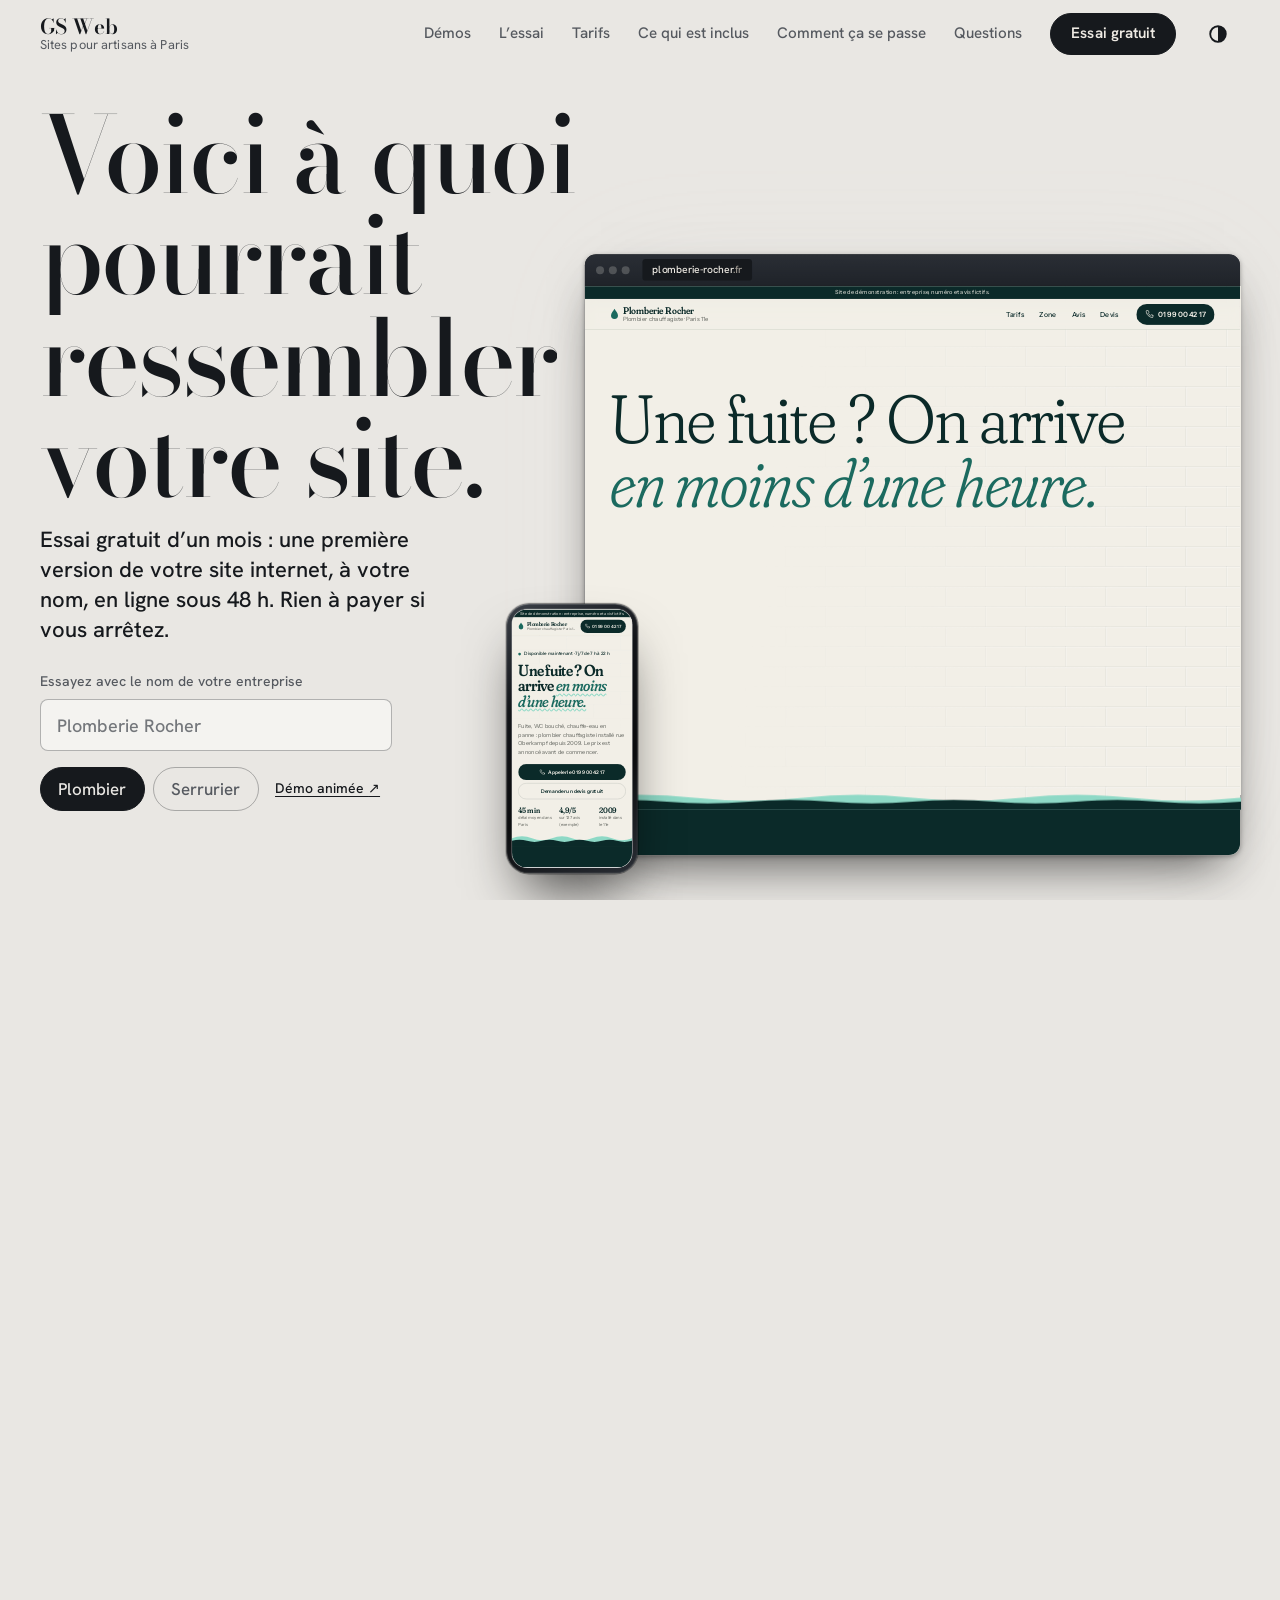
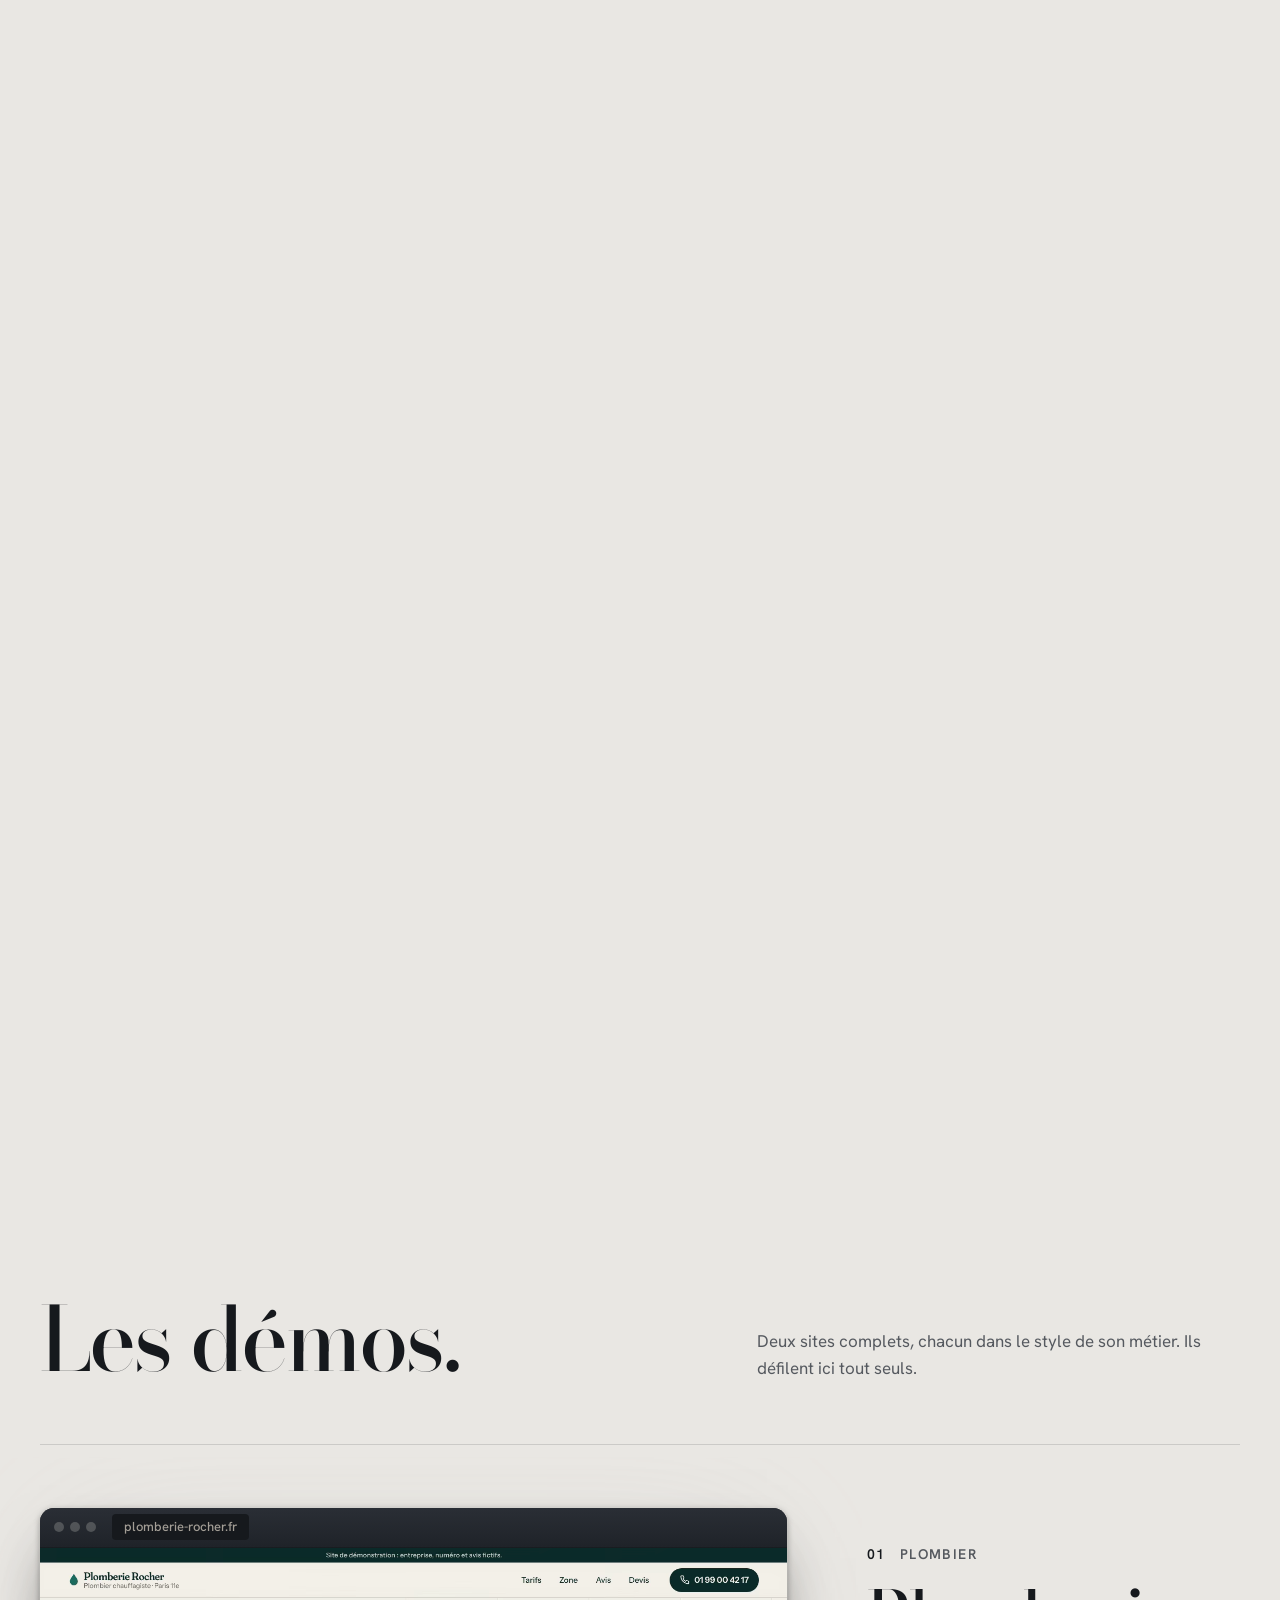
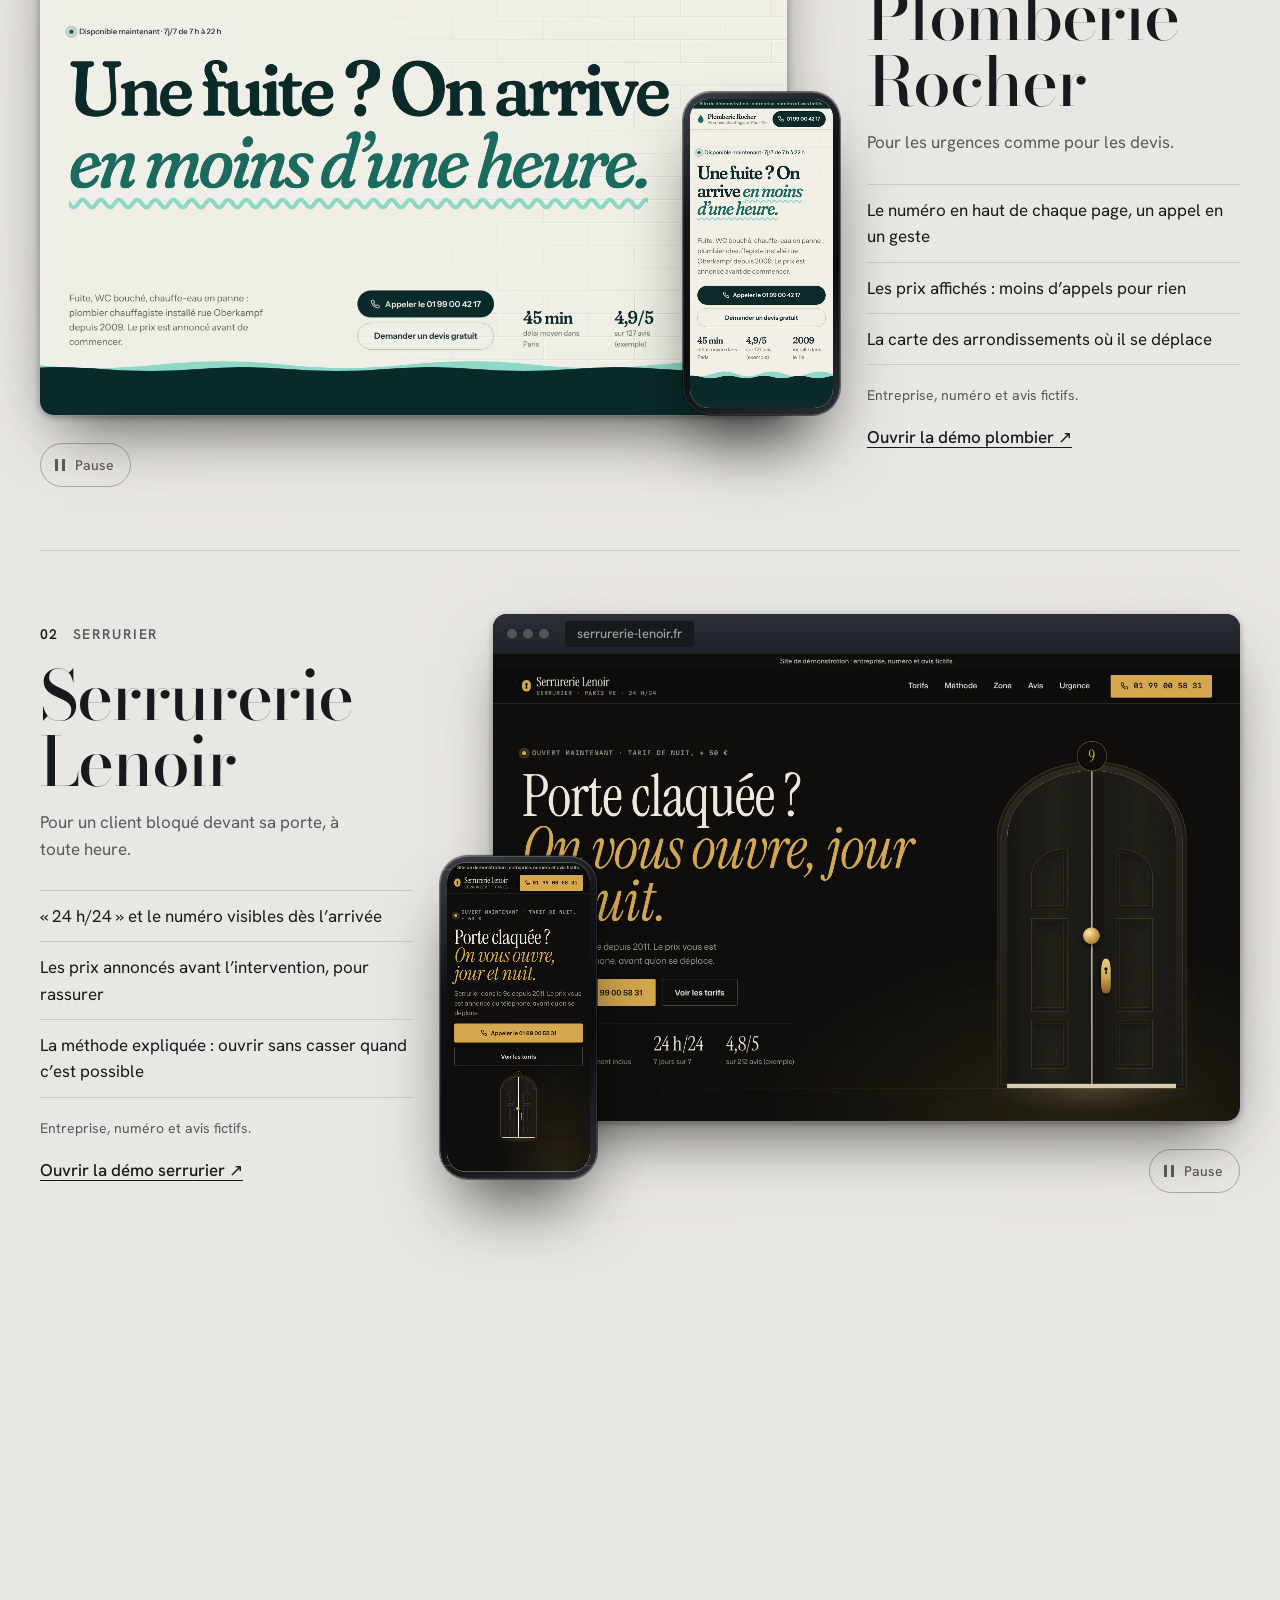
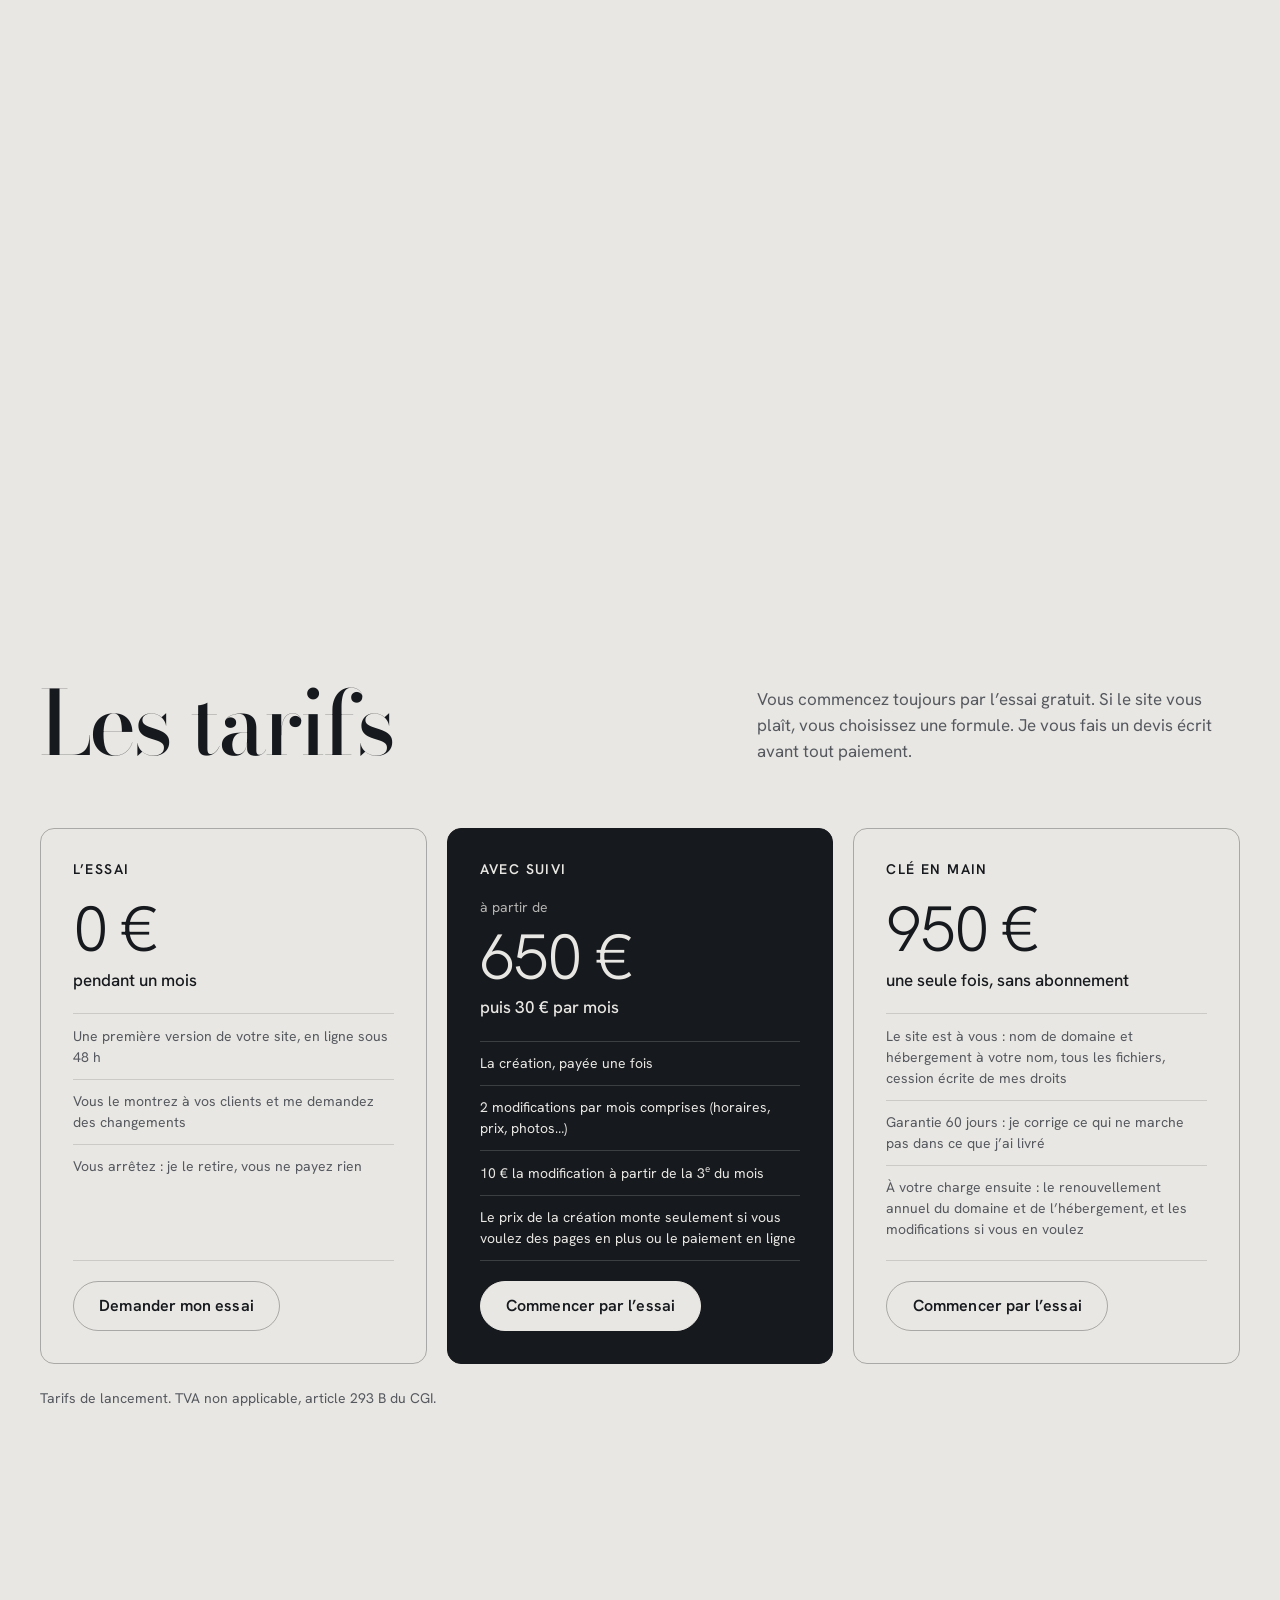
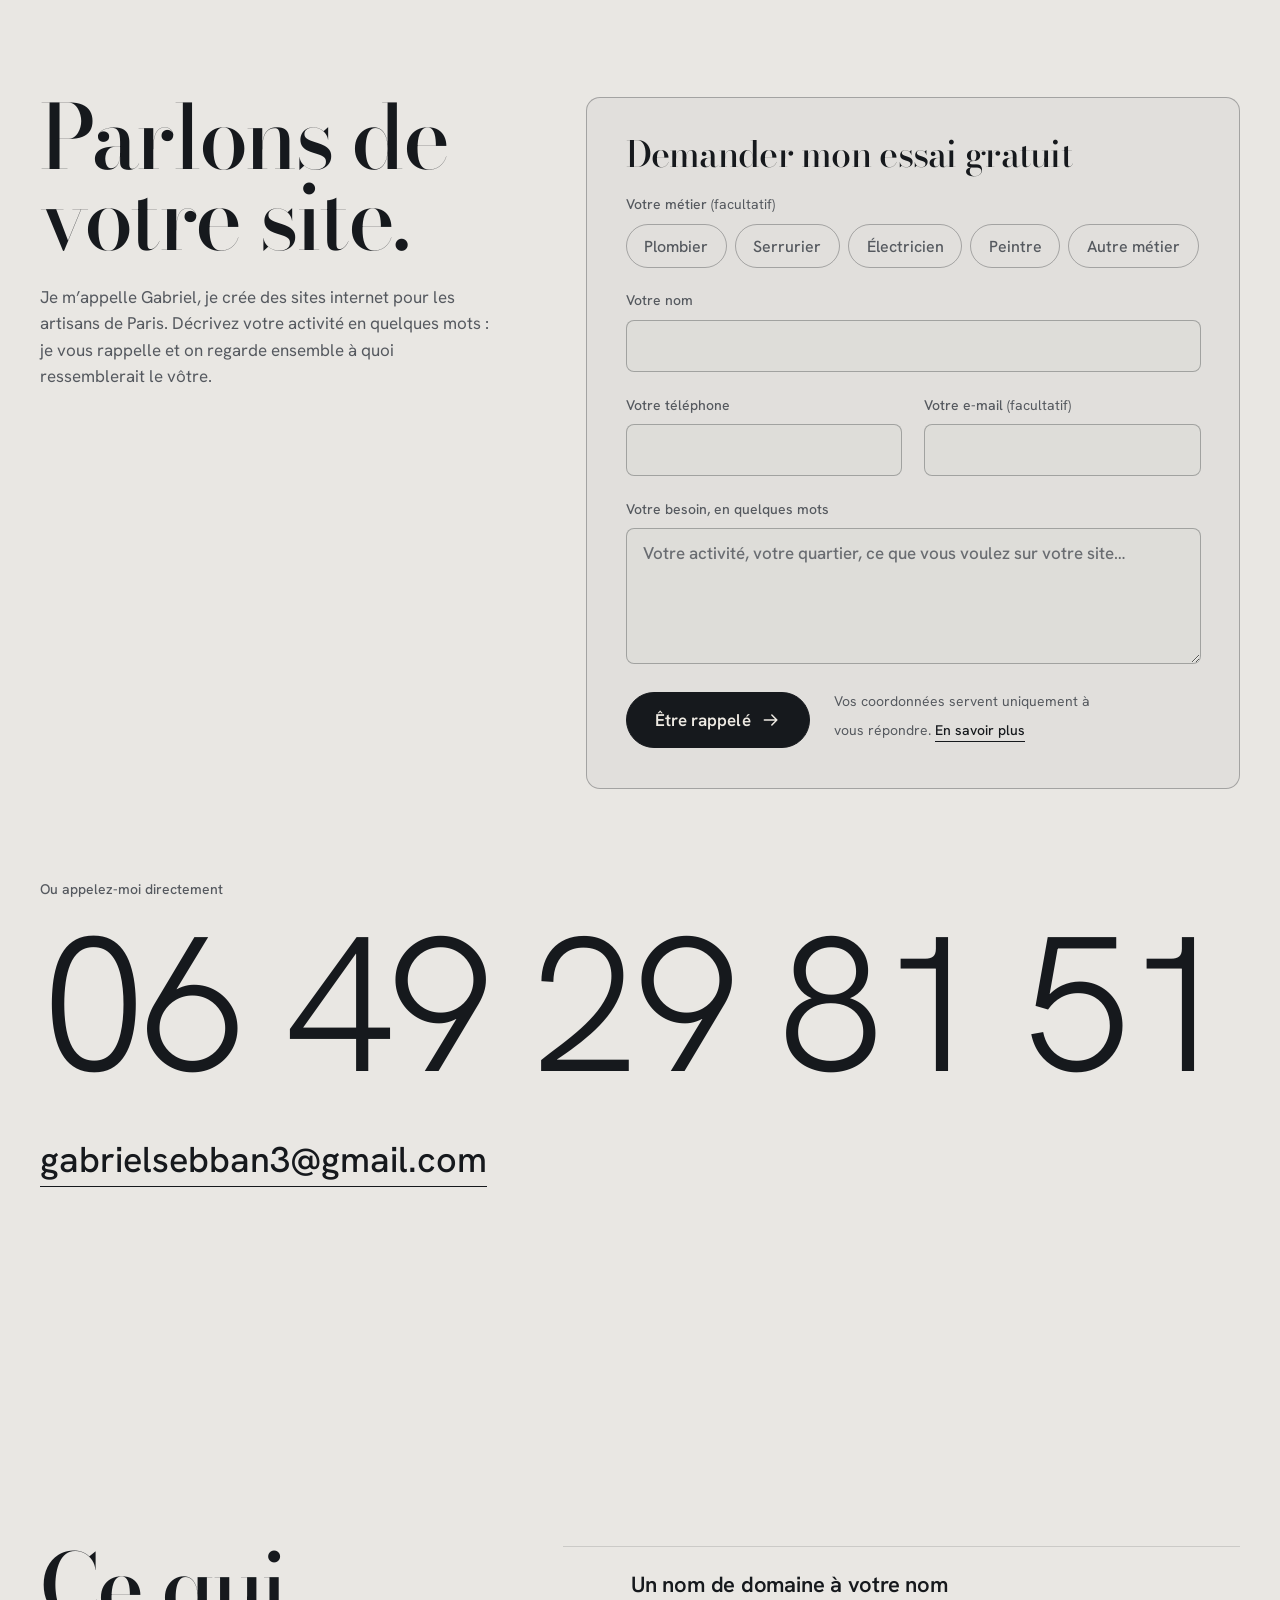
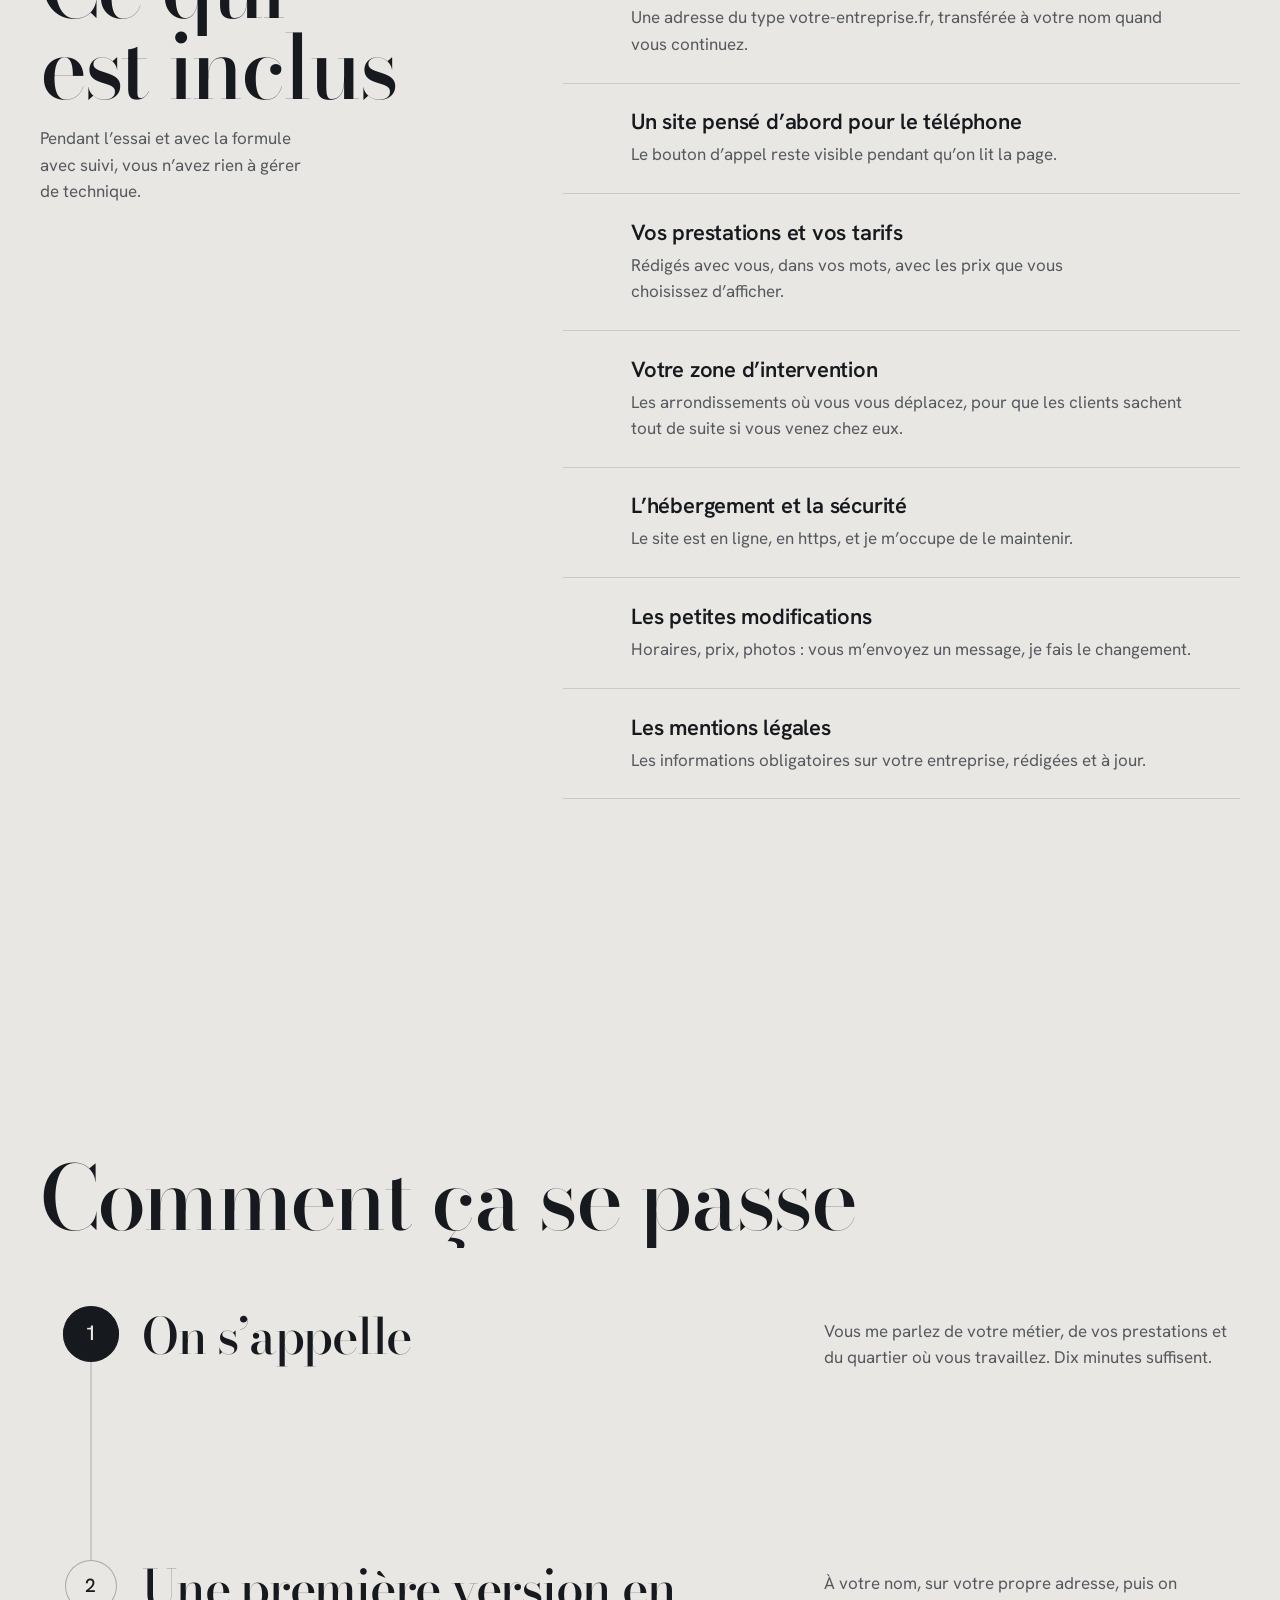
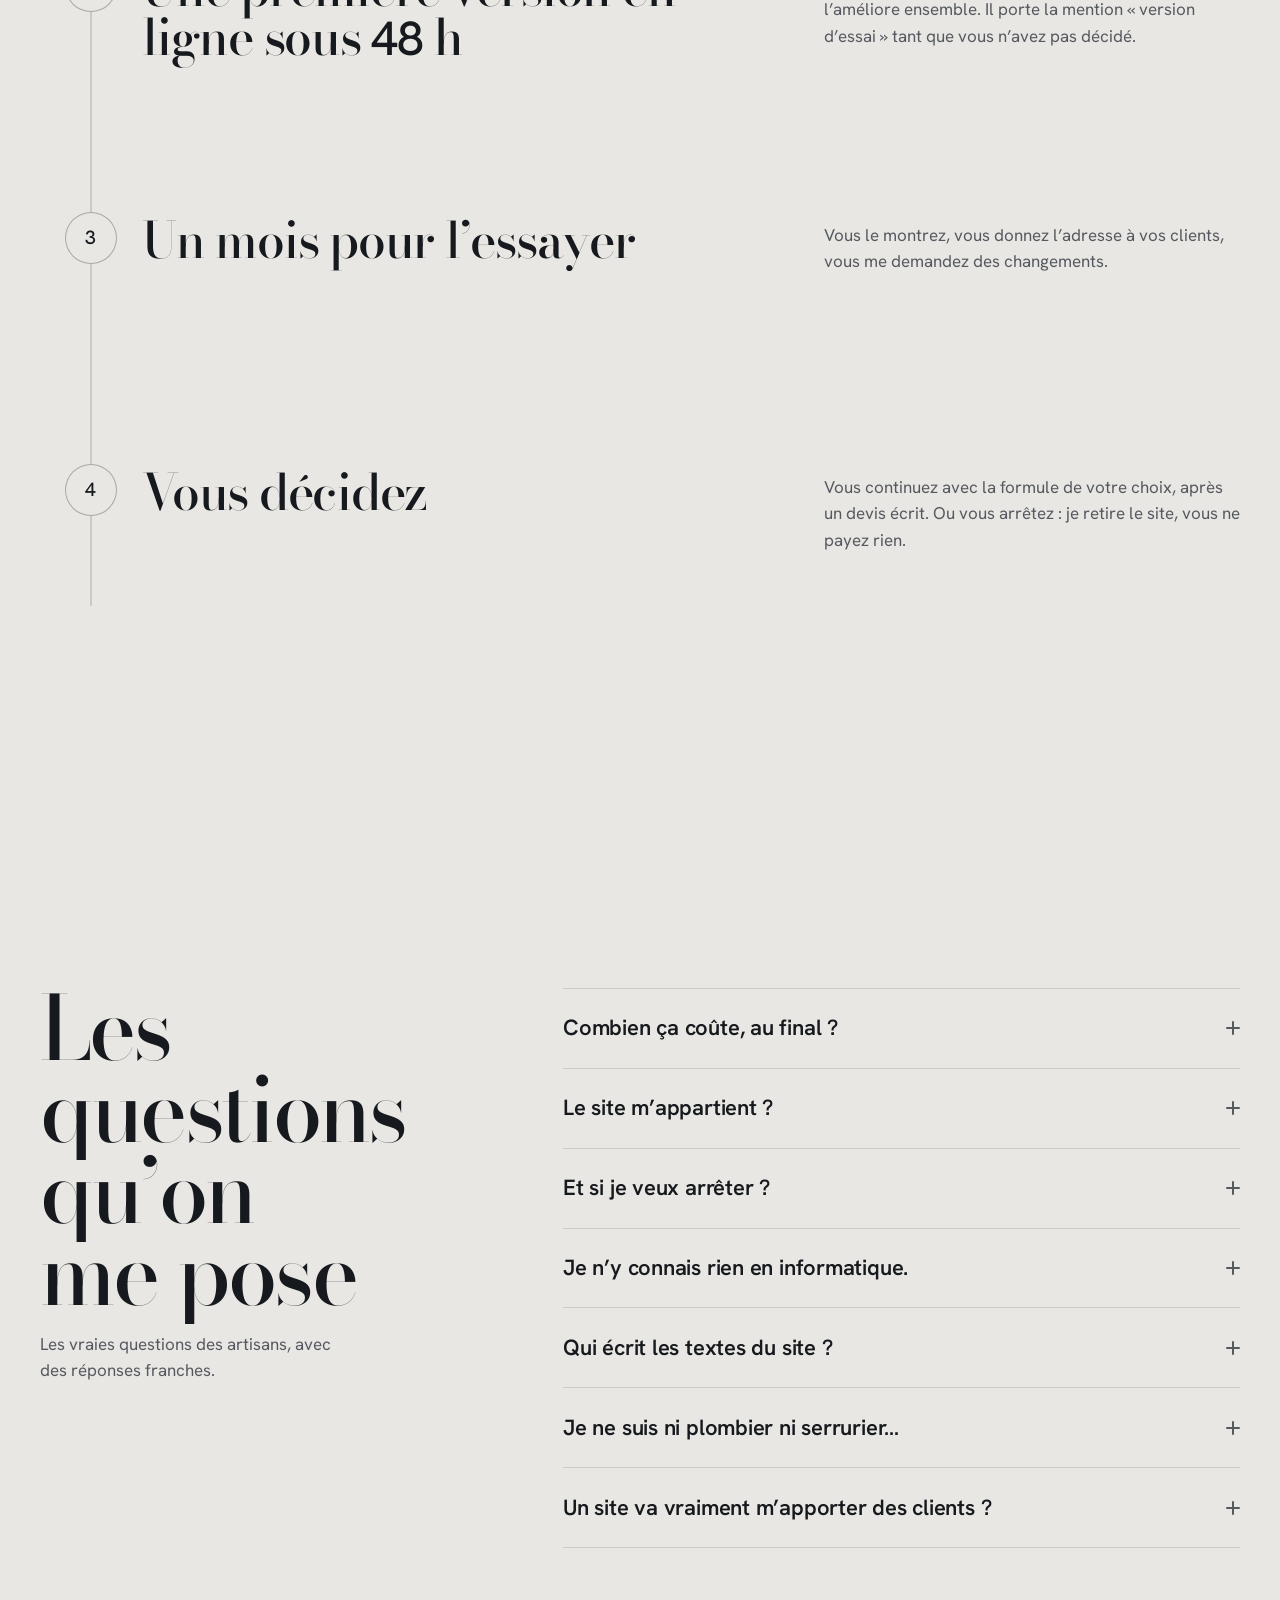
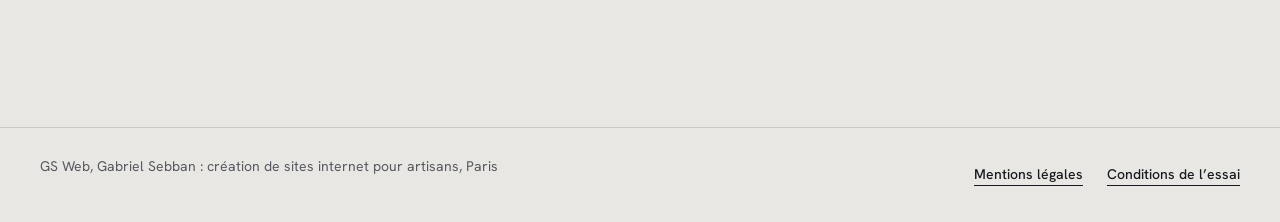
==== commit 3c5033aa: "Nom GS Web et domaine gs-web.fr : titre, menu, pied de page, pages légales, aperçu de lien, fiche Go" ====
--- a/index.html
+++ b/index.html
@@ -3,17 +3,21 @@
 <head>
 <meta charset="utf-8">
 <meta name="viewport" content="width=device-width, initial-scale=1, viewport-fit=cover">
-<title>Création de sites internet pour artisans à Paris — Gabriel Sebban</title>
-<!-- Adresse temporaire GitHub Pages ; quand le domaine .fr sera acheté, remplacer cette adresse dans index.html, robots.txt et sitemap.xml -->
-<link rel="canonical" href="https://gabrielsebban3-code.github.io/site-vitrine/">
+<title>Création de sites internet pour artisans à Paris | GS Web</title>
+<link rel="canonical" href="https://gs-web.fr/">
 <meta name="description" content="Site internet pour artisans parisiens : plombier, serrurier, électricien. Essai gratuit d'un mois, première version en ligne sous 48 h, rien à payer si vous arrêtez.">
 <meta name="theme-color" content="#E9E7E3" media="(prefers-color-scheme: light)">
 <meta name="theme-color" content="#16191D" media="(prefers-color-scheme: dark)">
 <meta property="og:type" content="website">
 <meta property="og:locale" content="fr_FR">
+<meta property="og:site_name" content="GS Web">
 <meta property="og:title" content="Votre site à l'essai pendant 1 mois">
 <meta property="og:description" content="Sites pour artisans à Paris. Une première version à votre nom sous 48 h, retirée à la fin du mois si vous ne continuez pas.">
-<meta property="og:image" content="https://gabrielsebban3-code.github.io/site-vitrine/img/og.jpg">
+<meta property="og:image" content="https://gs-web.fr/img/og.jpg">
+<meta property="og:image:width" content="1200">
+<meta property="og:image:height" content="630">
+<meta property="og:image:alt" content="Le site GS Web : « Voici à quoi pourrait ressembler votre site », avec une démo de site pour artisan.">
+<meta name="twitter:card" content="summary_large_image">
 <link rel="icon" href="img/favicon.svg?v=2" type="image/svg+xml">
 <link rel="preload" href="fonts/bodoni-moda.woff2" as="font" type="font/woff2" crossorigin>
 <link rel="preload" href="fonts/hanken-grotesk.woff2" as="font" type="font/woff2" crossorigin>
@@ -27,14 +31,14 @@
   document.documentElement.classList.add('js');
 </script>
 <script src="js/main.js" defer></script>
-<meta property="og:url" content="https://gabrielsebban3-code.github.io/site-vitrine/">
+<meta property="og:url" content="https://gs-web.fr/">
 </head>
 <body>
 <a class="skip" href="#contenu">Aller au contenu</a>
 
 <header class="nav" id="haut">
   <div class="nav__in">
-    <a class="nav__brand" href="#haut">Gabriel Sebban<span>Sites pour artisans à Paris</span></a>
+    <a class="nav__brand" href="#haut">GS Web<span>Sites pour artisans à Paris</span></a>
     <nav class="nav__links" id="menu" aria-label="Menu principal">
       <a href="#les-demos">Démos</a>
       <a href="#offre">L’essai</a>
@@ -382,7 +386,7 @@
 </main>
 
 <footer class="foot">
-  <p>Gabriel Sebban — création de sites internet pour artisans, Paris</p>
+  <p>GS Web, Gabriel Sebban : création de sites internet pour artisans, Paris</p>
   <nav aria-label="Pages légales">
     <a class="link" href="mentions-legales.html">Mentions légales</a>
     <a class="link" href="conditions-essai.html">Conditions de l’essai</a>
@@ -410,7 +414,10 @@
 {
   "@context": "https://schema.org",
   "@type": "ProfessionalService",
-  "name": "Gabriel Sebban — Sites internet pour artisans",
+  "name": "GS Web",
+  "url": "https://gs-web.fr/",
+  "image": "https://gs-web.fr/img/og.jpg",
+  "email": "gabrielsebban3@gmail.com",
   "description": "Création de sites internet pour artisans à Paris (plombiers, serruriers, électriciens, peintres). Essai gratuit d'un mois : première version à votre nom en ligne sous 48 h, rien à payer si vous arrêtez.",
   "telephone": "+33649298151",
   "areaServed": { "@type": "City", "name": "Paris" },
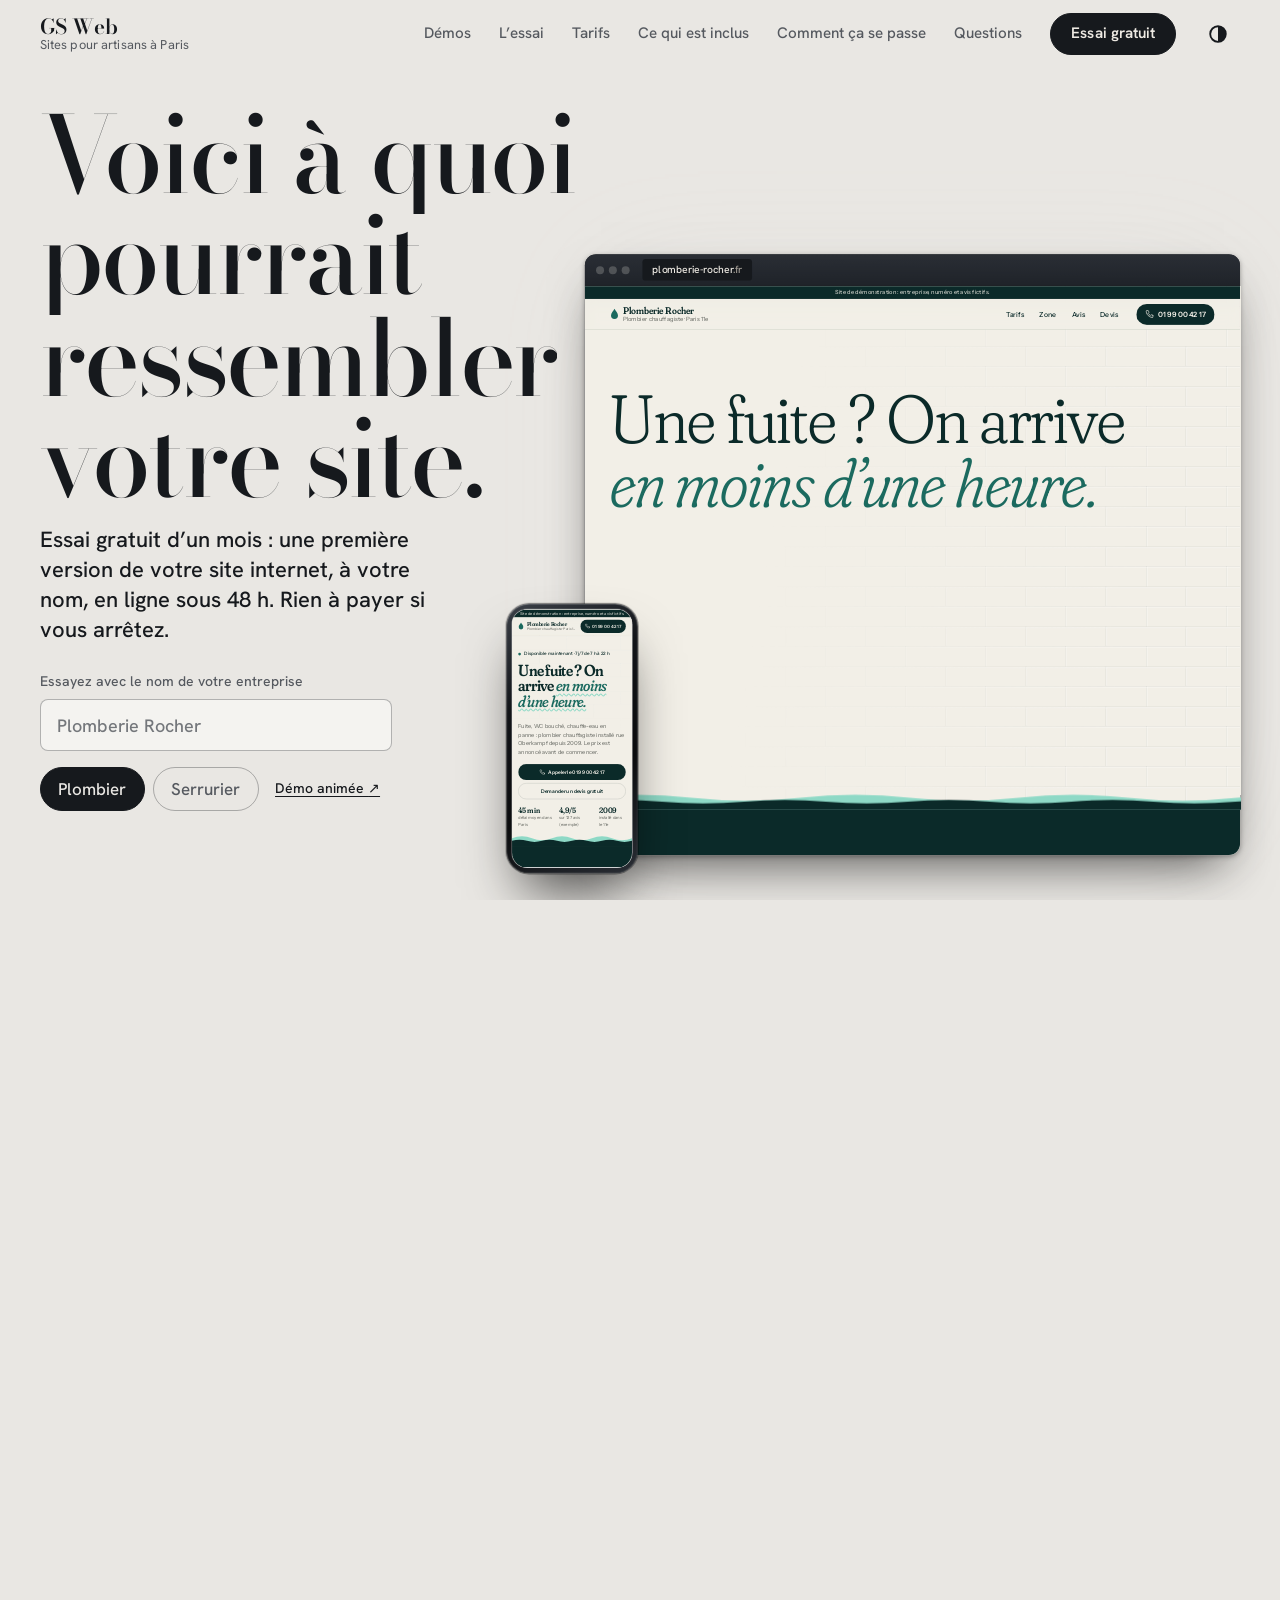
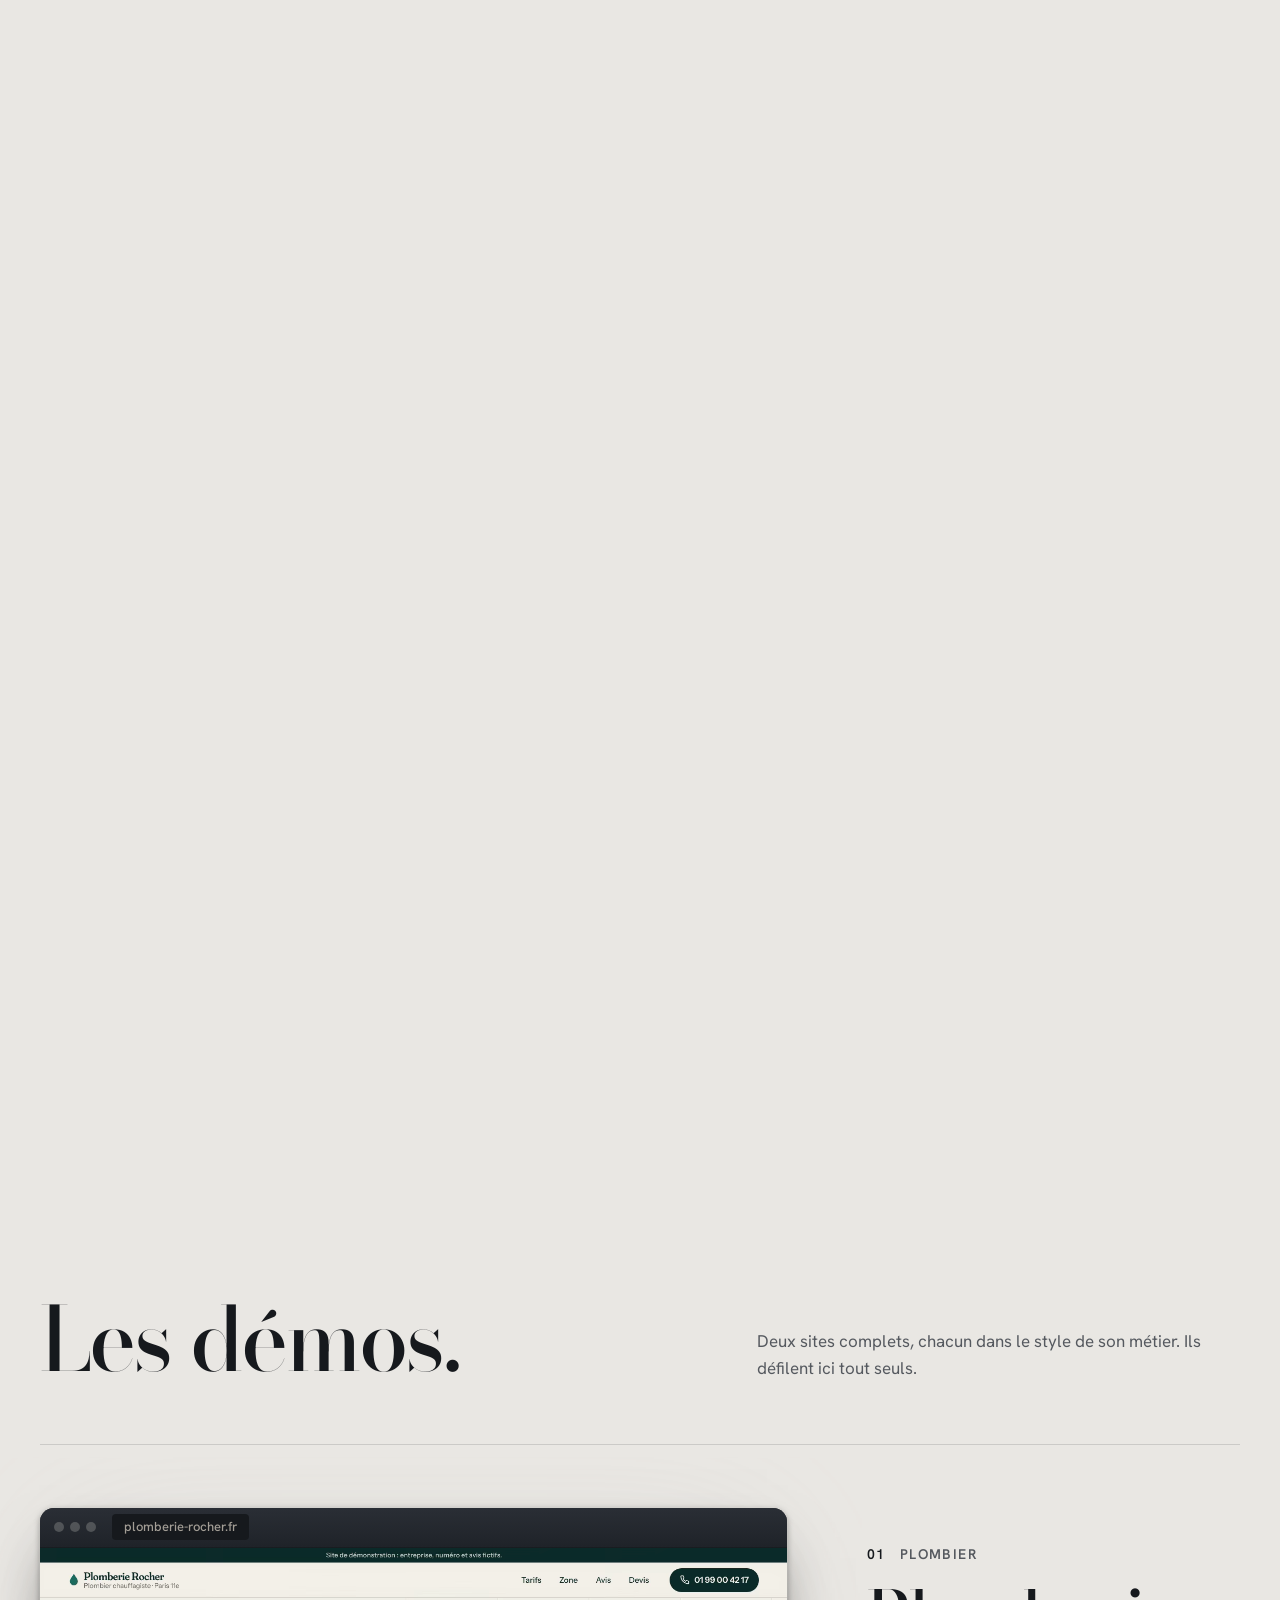
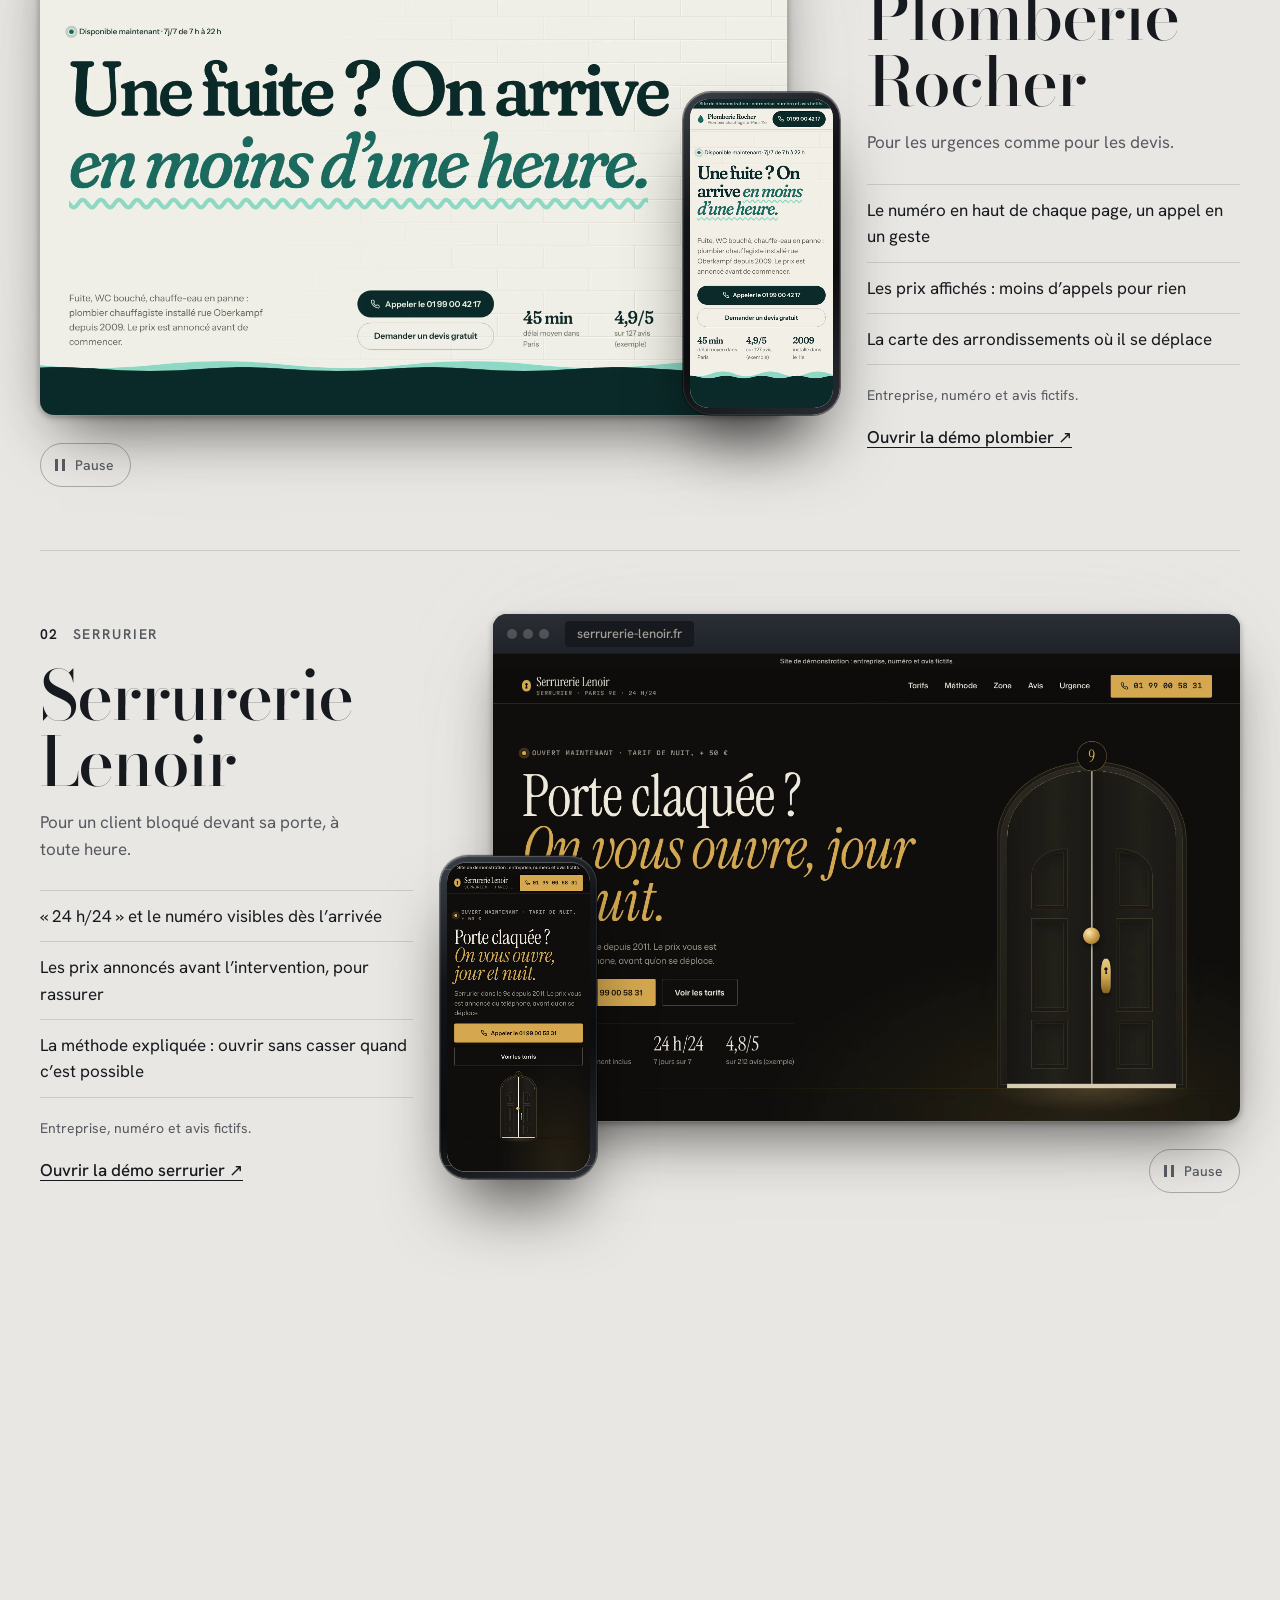
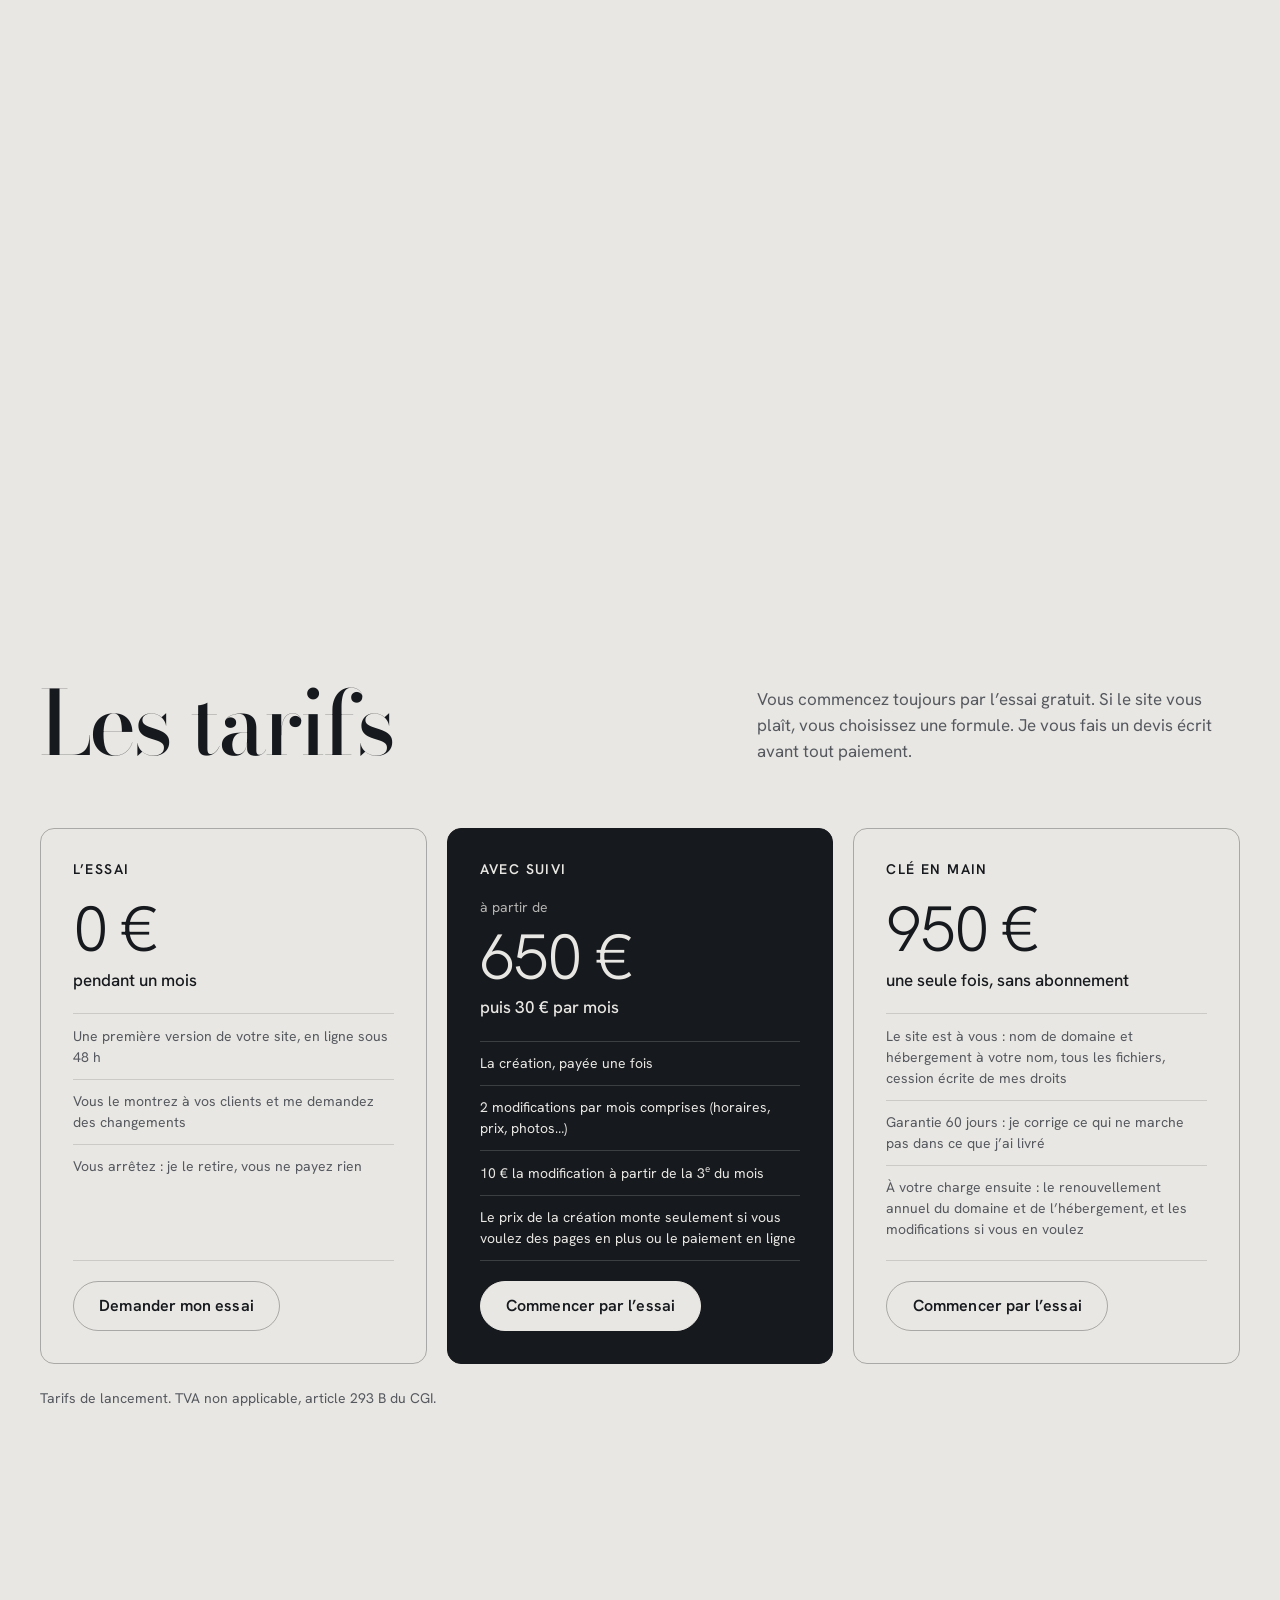
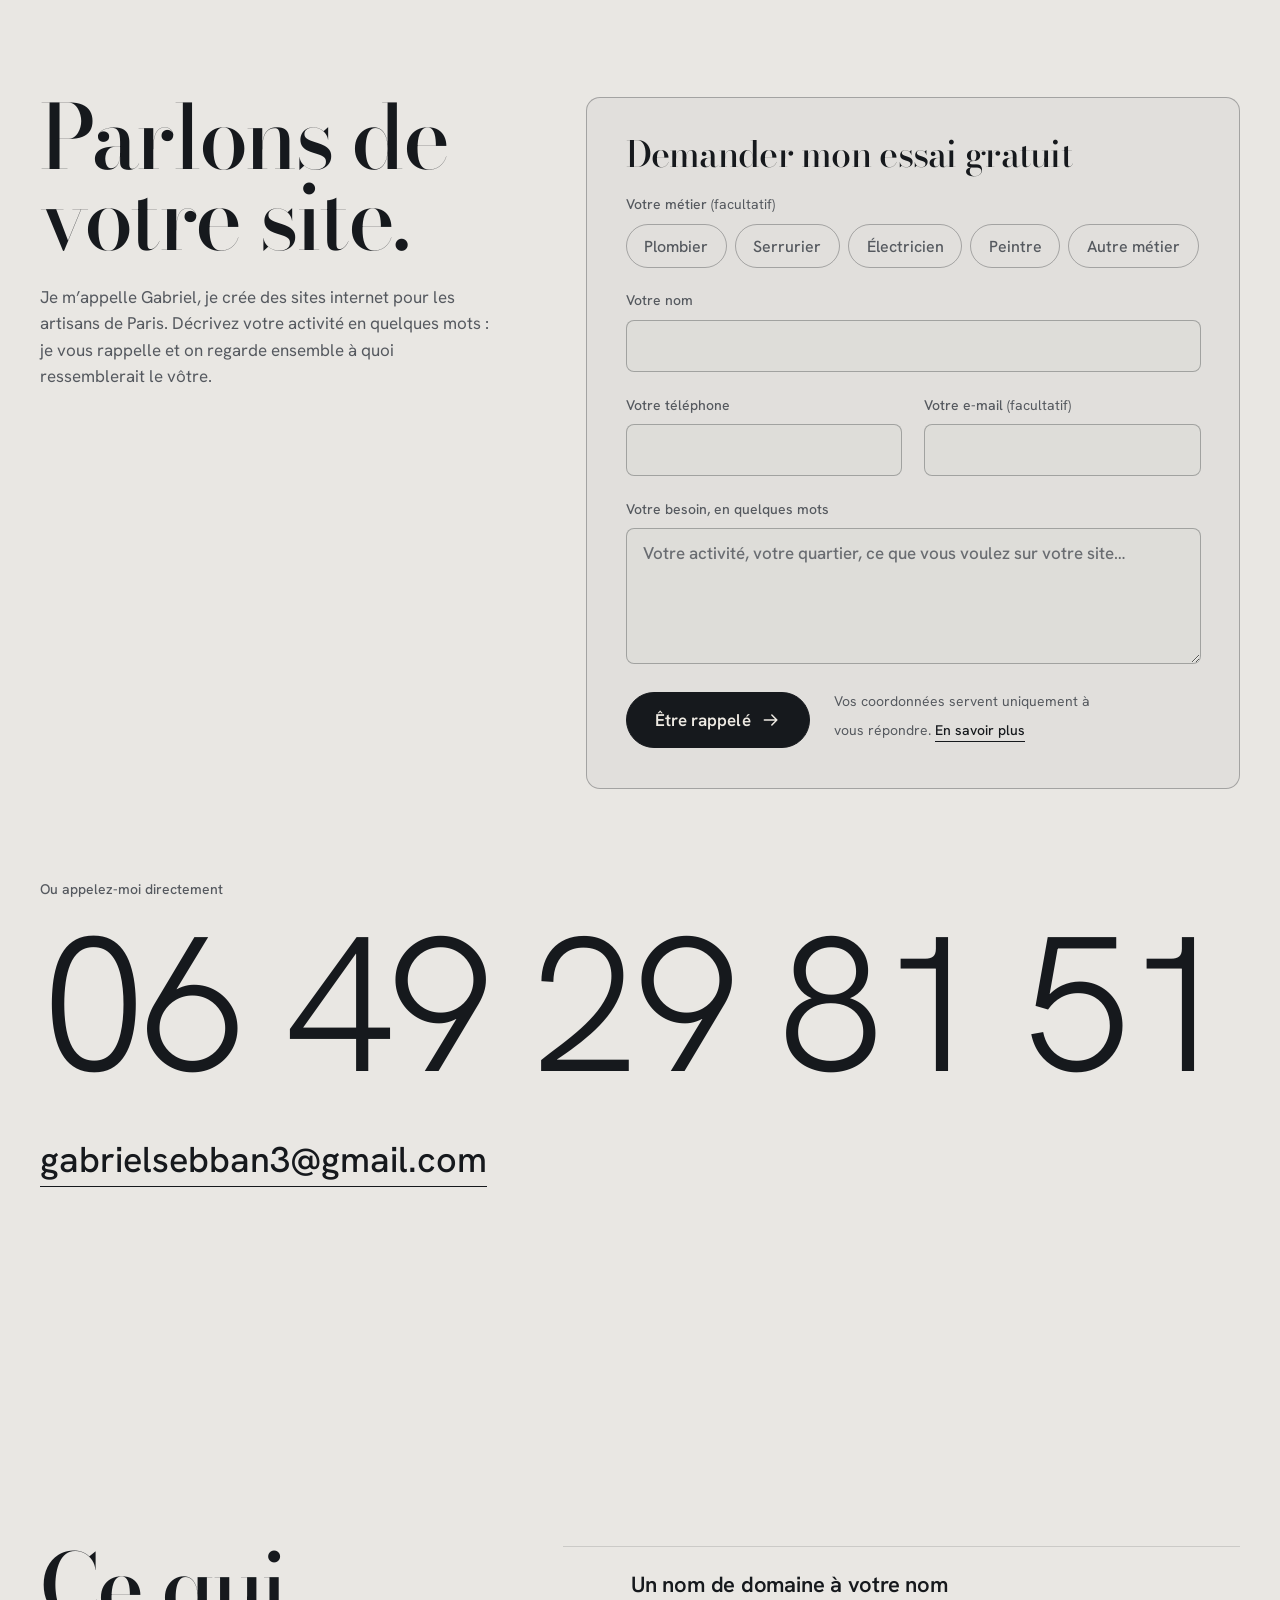
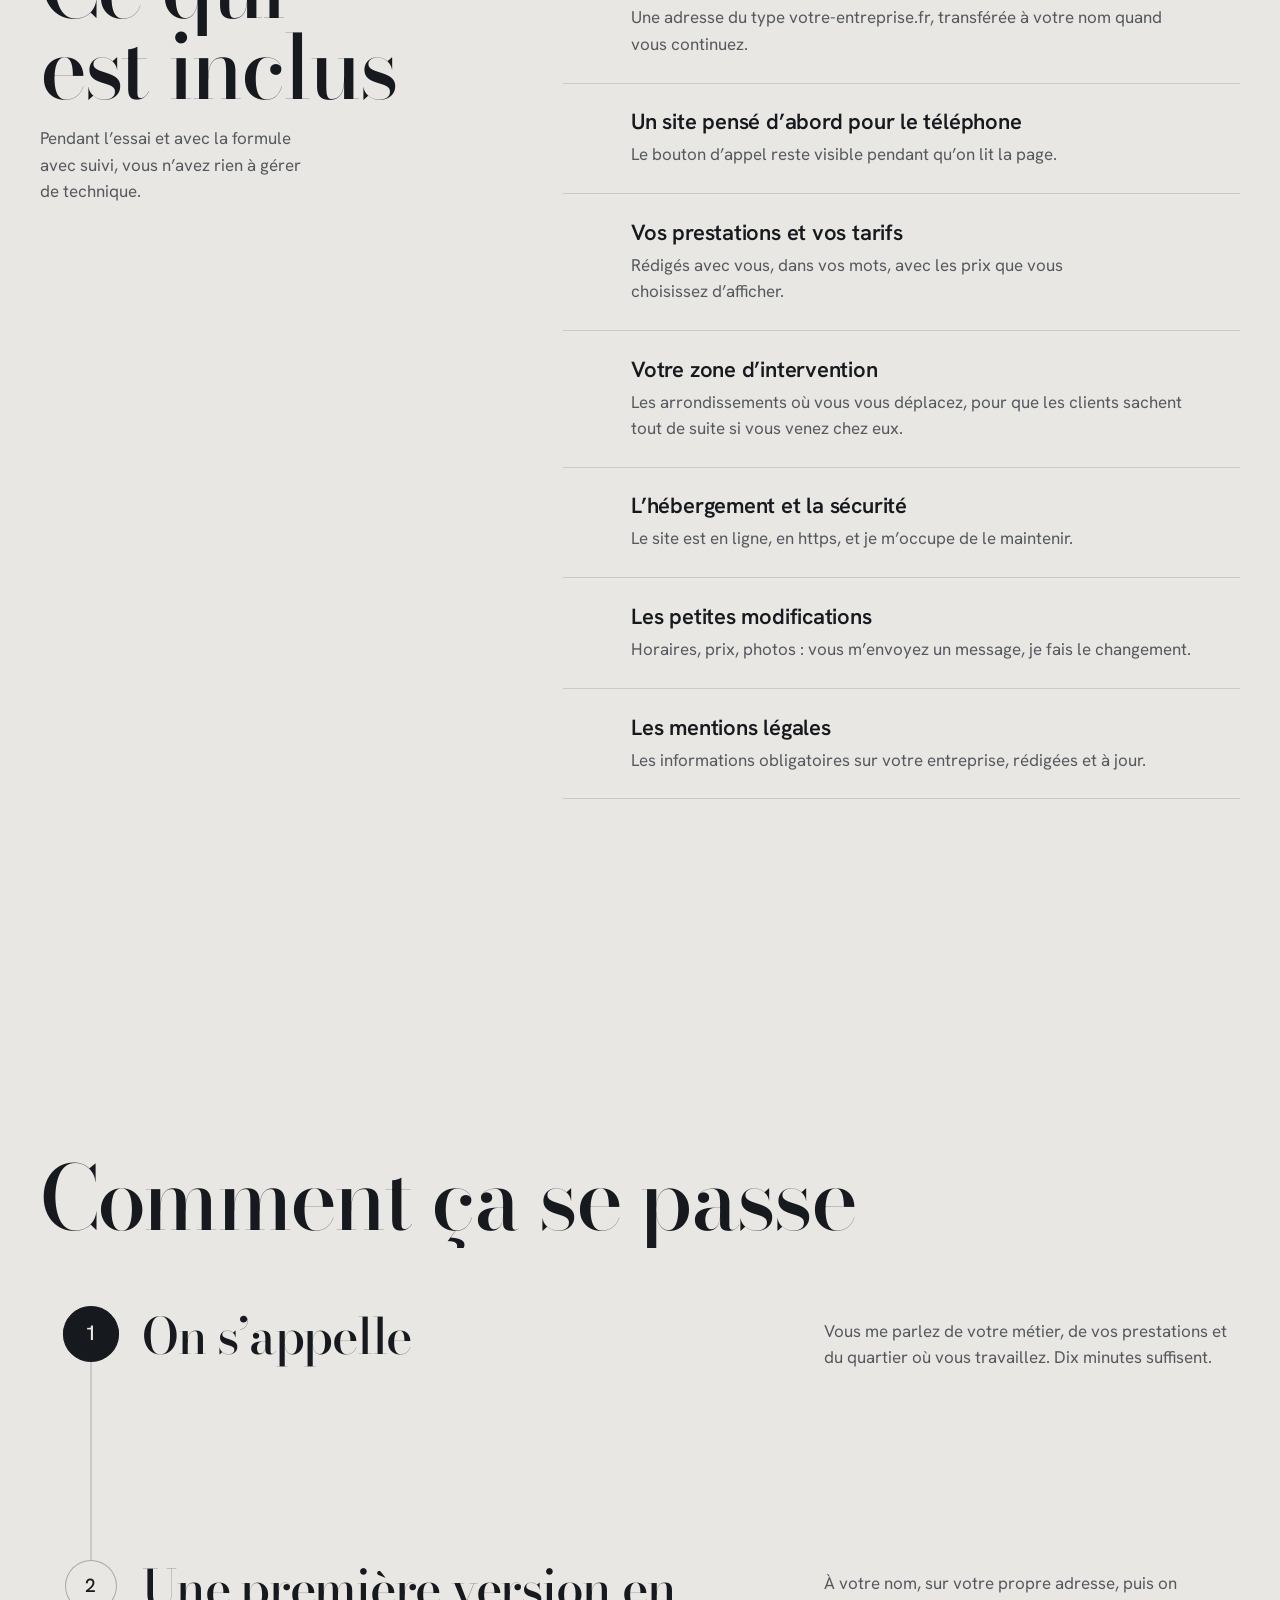
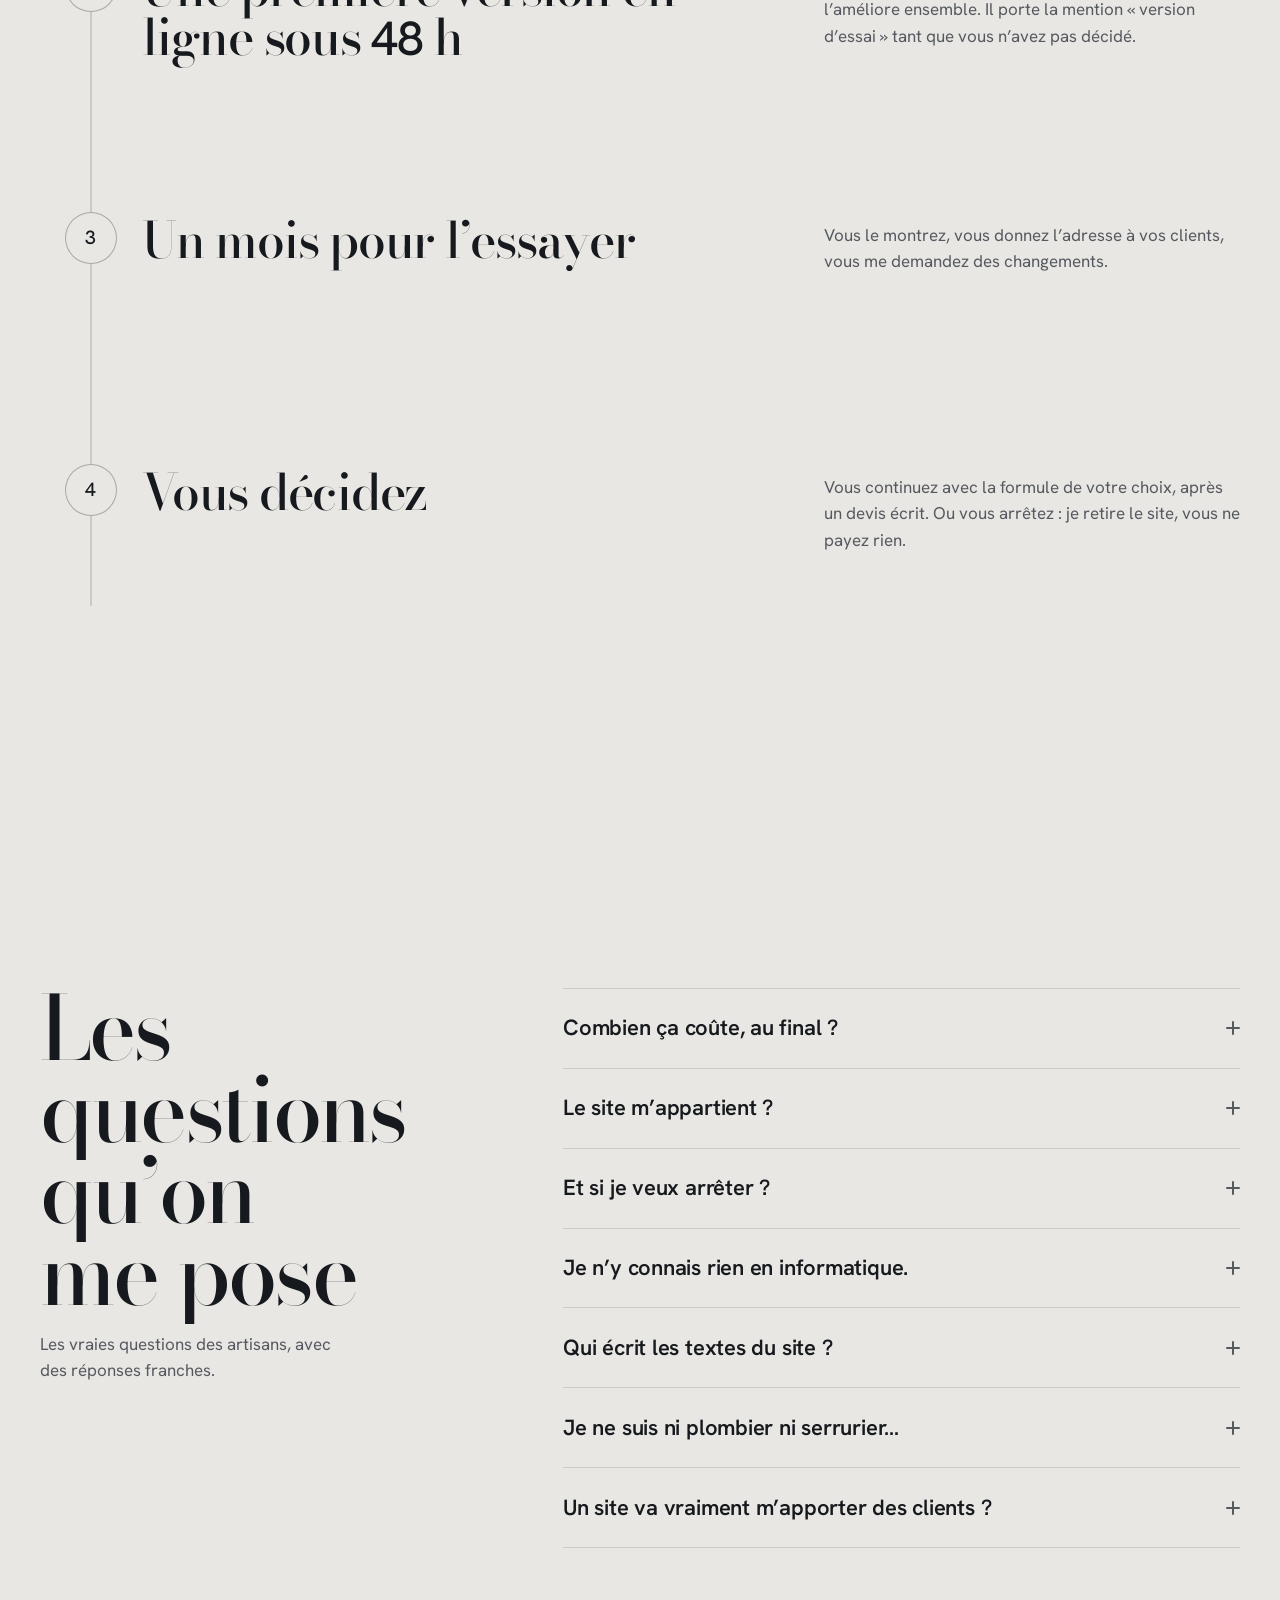
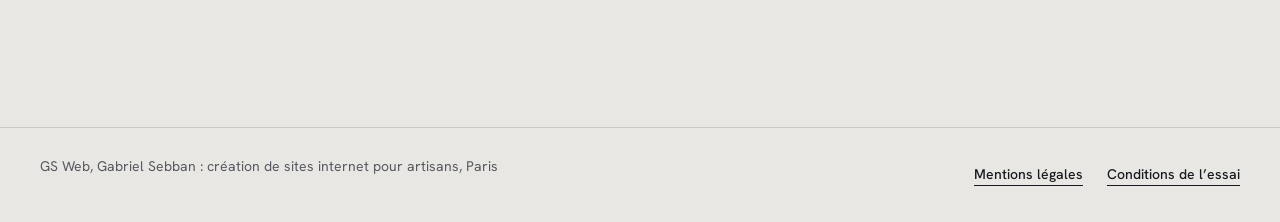
==== commit 9a602d3c: "Validation Google Search Console Co-Authored-By: Claude Opus 5.5 <noreply@anthropic.com> Claude-Sess" ====
--- a/index.html
+++ b/index.html
@@ -5,6 +5,7 @@
 <meta name="viewport" content="width=device-width, initial-scale=1, viewport-fit=cover">
 <title>Création de sites internet pour artisans à Paris | GS Web</title>
 <link rel="canonical" href="https://gs-web.fr/">
+<meta name="google-site-verification" content="CItWuqiRC108NAHpvuMwspzWjNh16PG6zN8pOMIiBmM">
 <meta name="description" content="Site internet pour artisans parisiens : plombier, serrurier, électricien. Essai gratuit d'un mois, première version en ligne sous 48 h, rien à payer si vous arrêtez.">
 <meta name="theme-color" content="#E9E7E3" media="(prefers-color-scheme: light)">
 <meta name="theme-color" content="#16191D" media="(prefers-color-scheme: dark)">
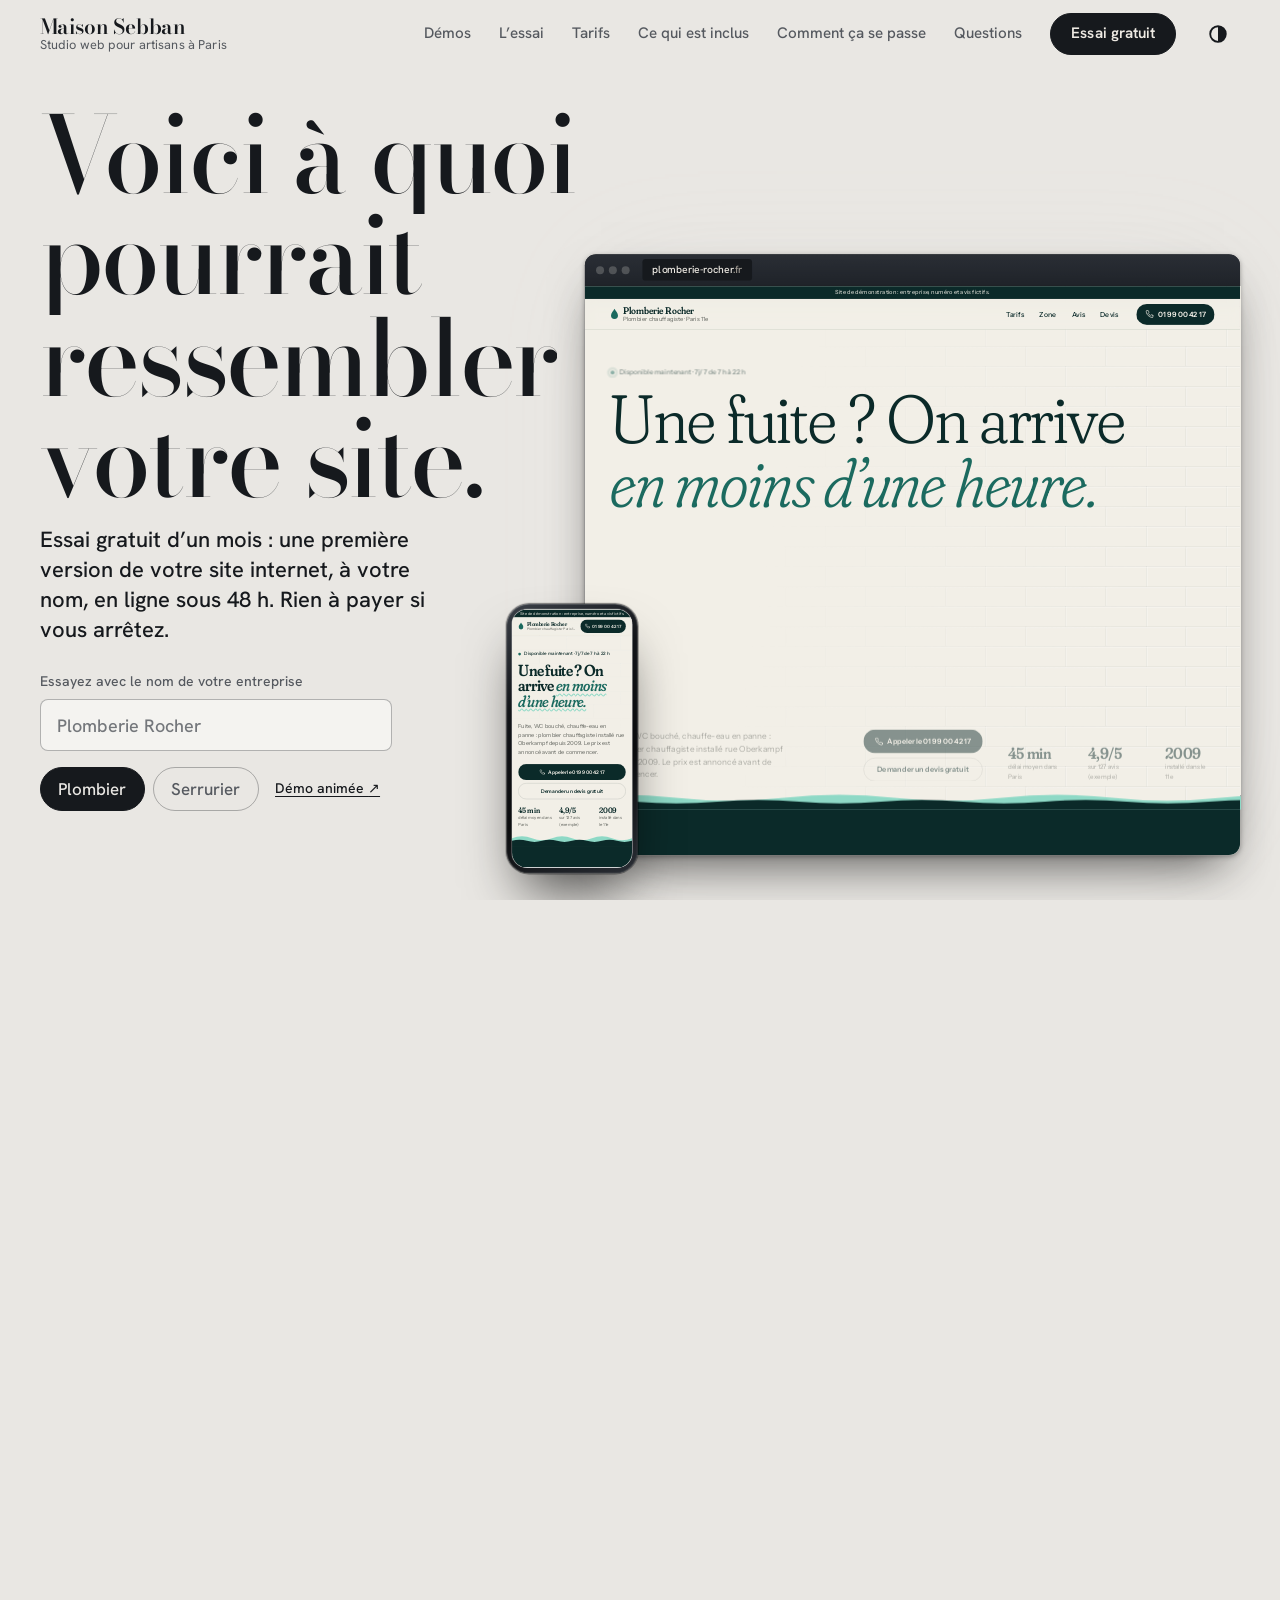
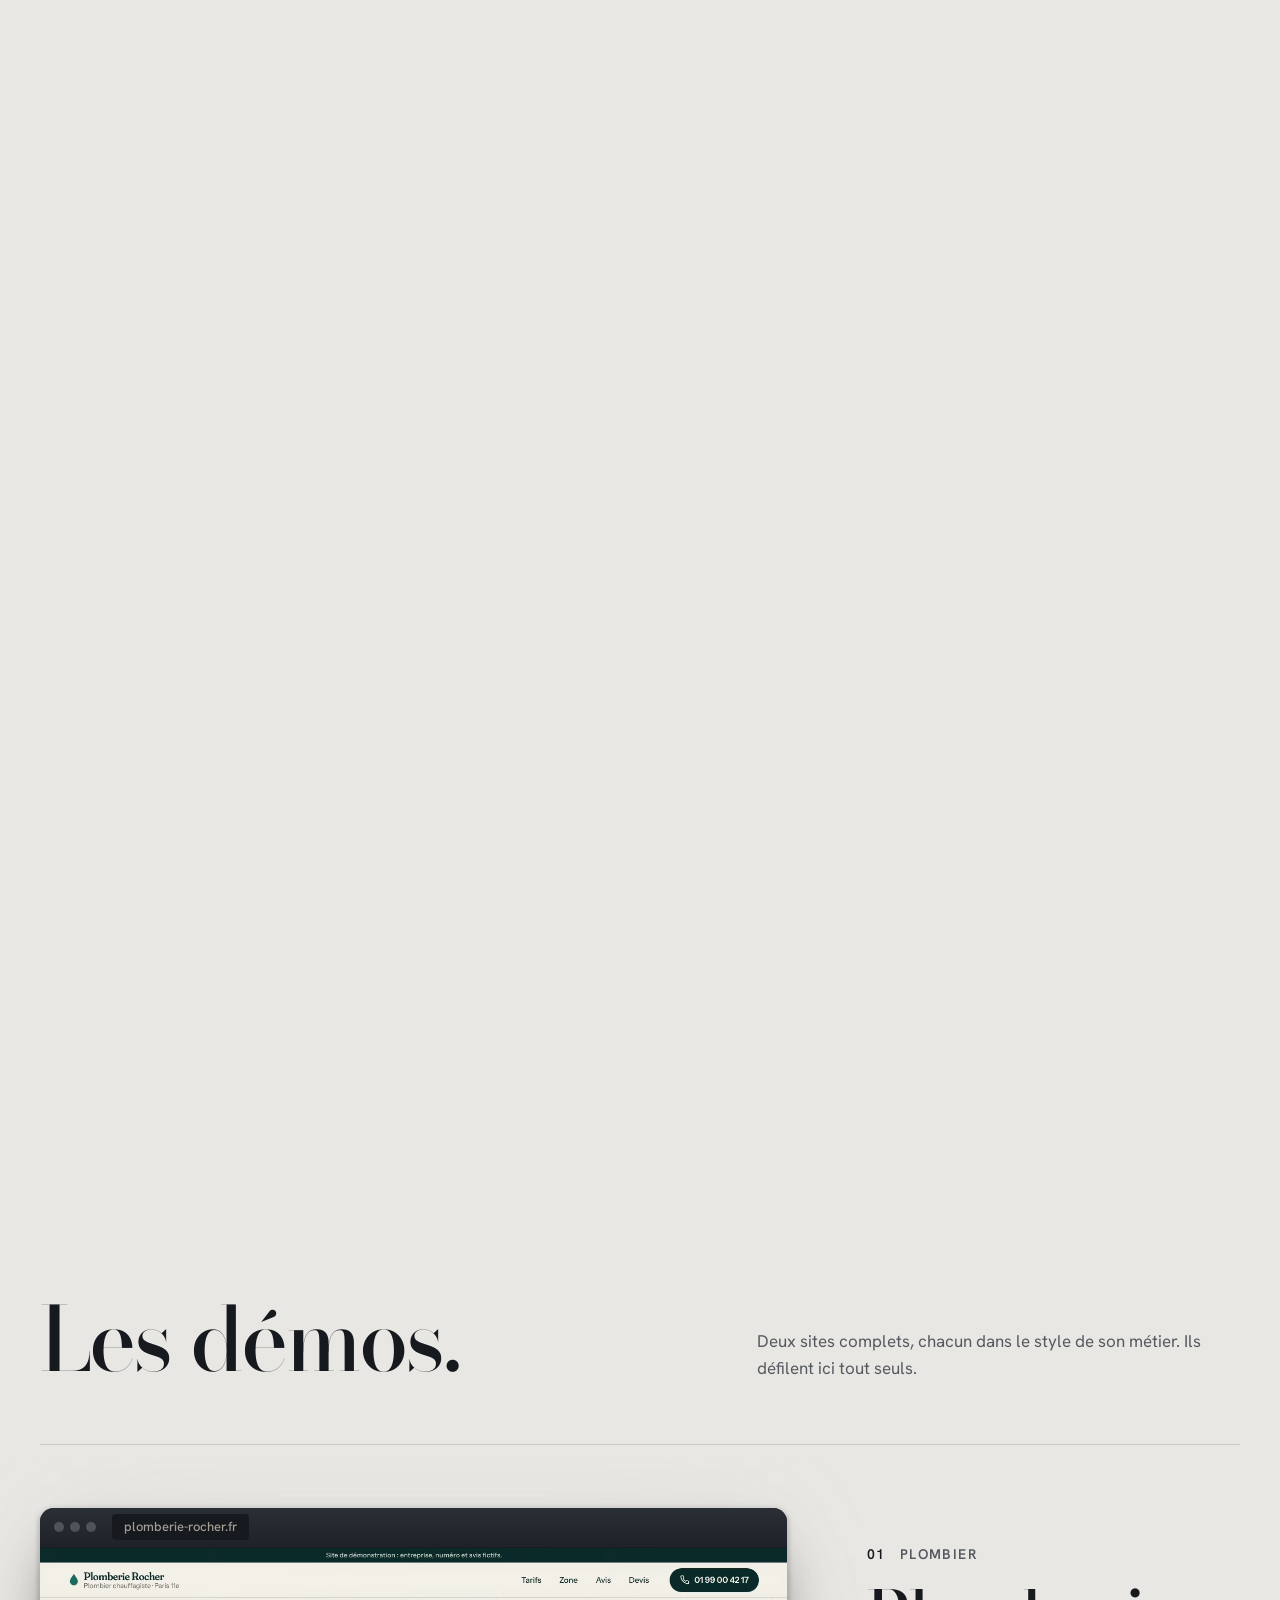
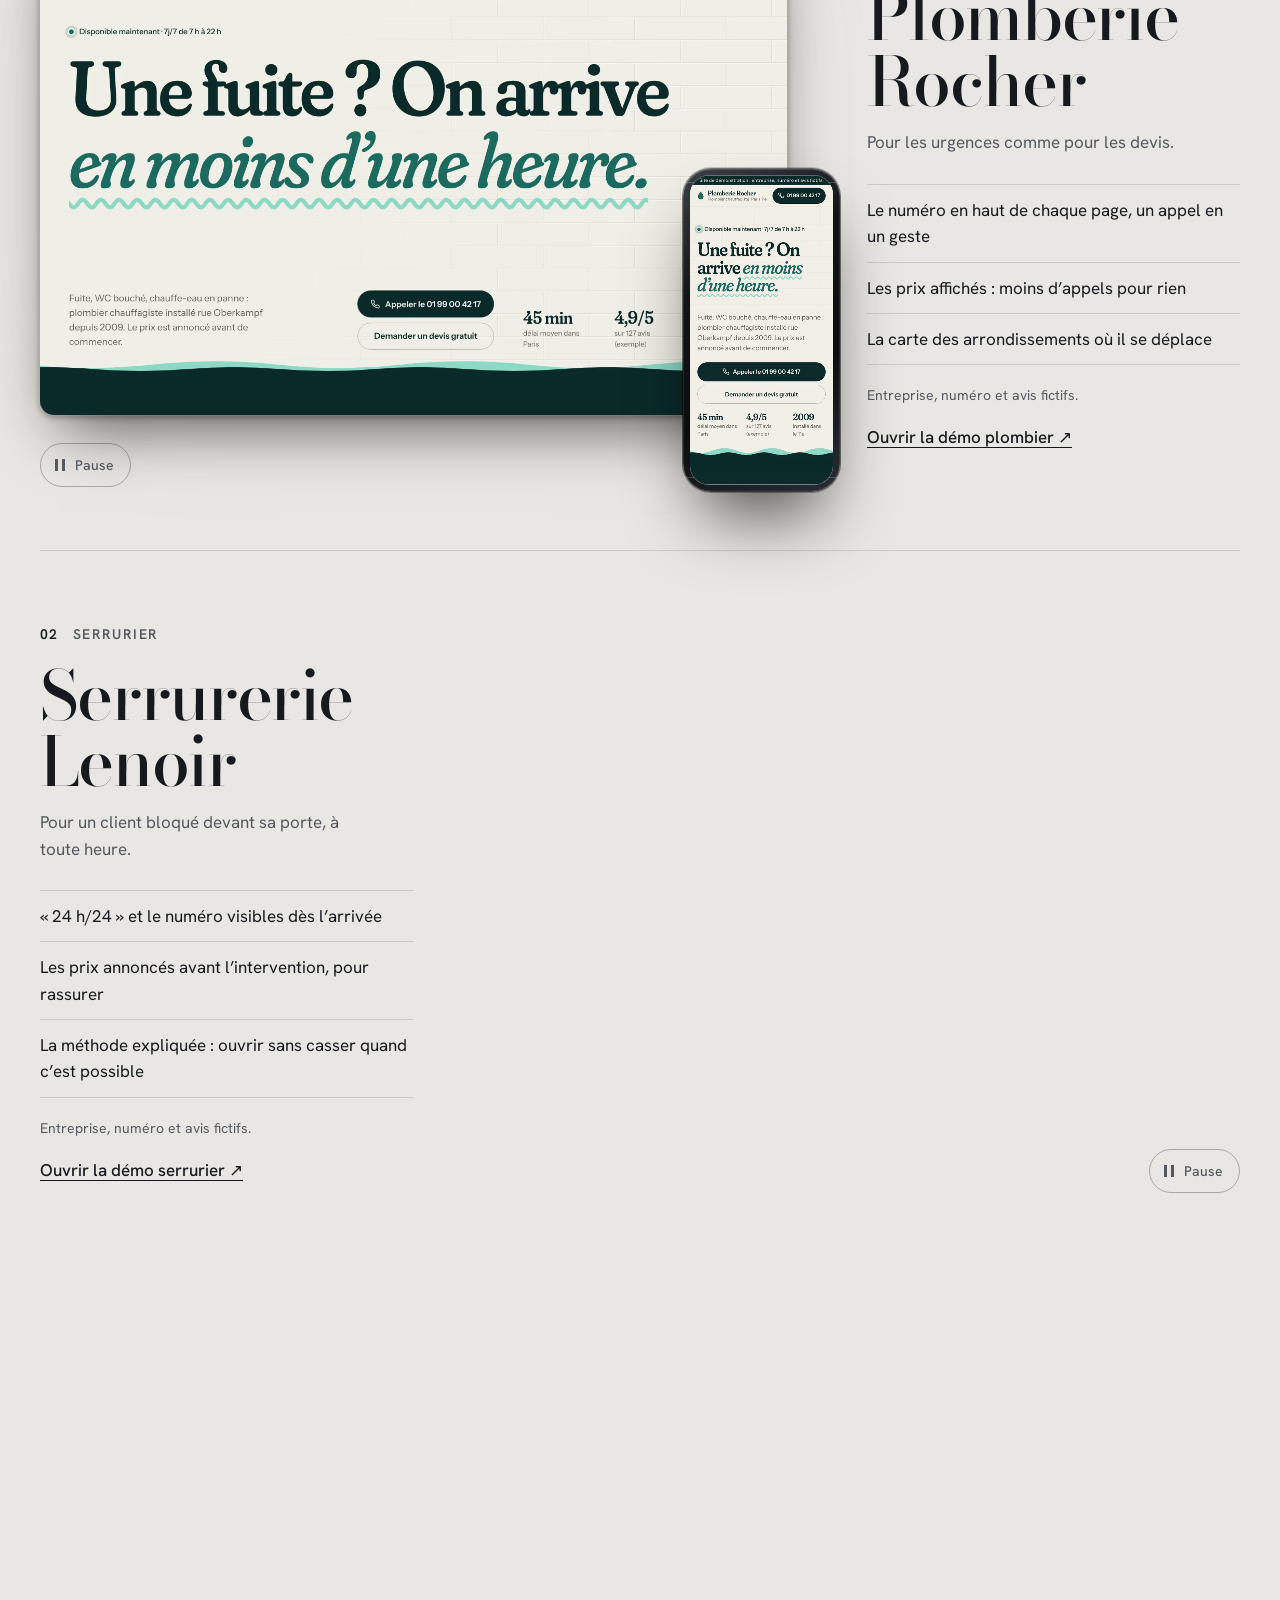
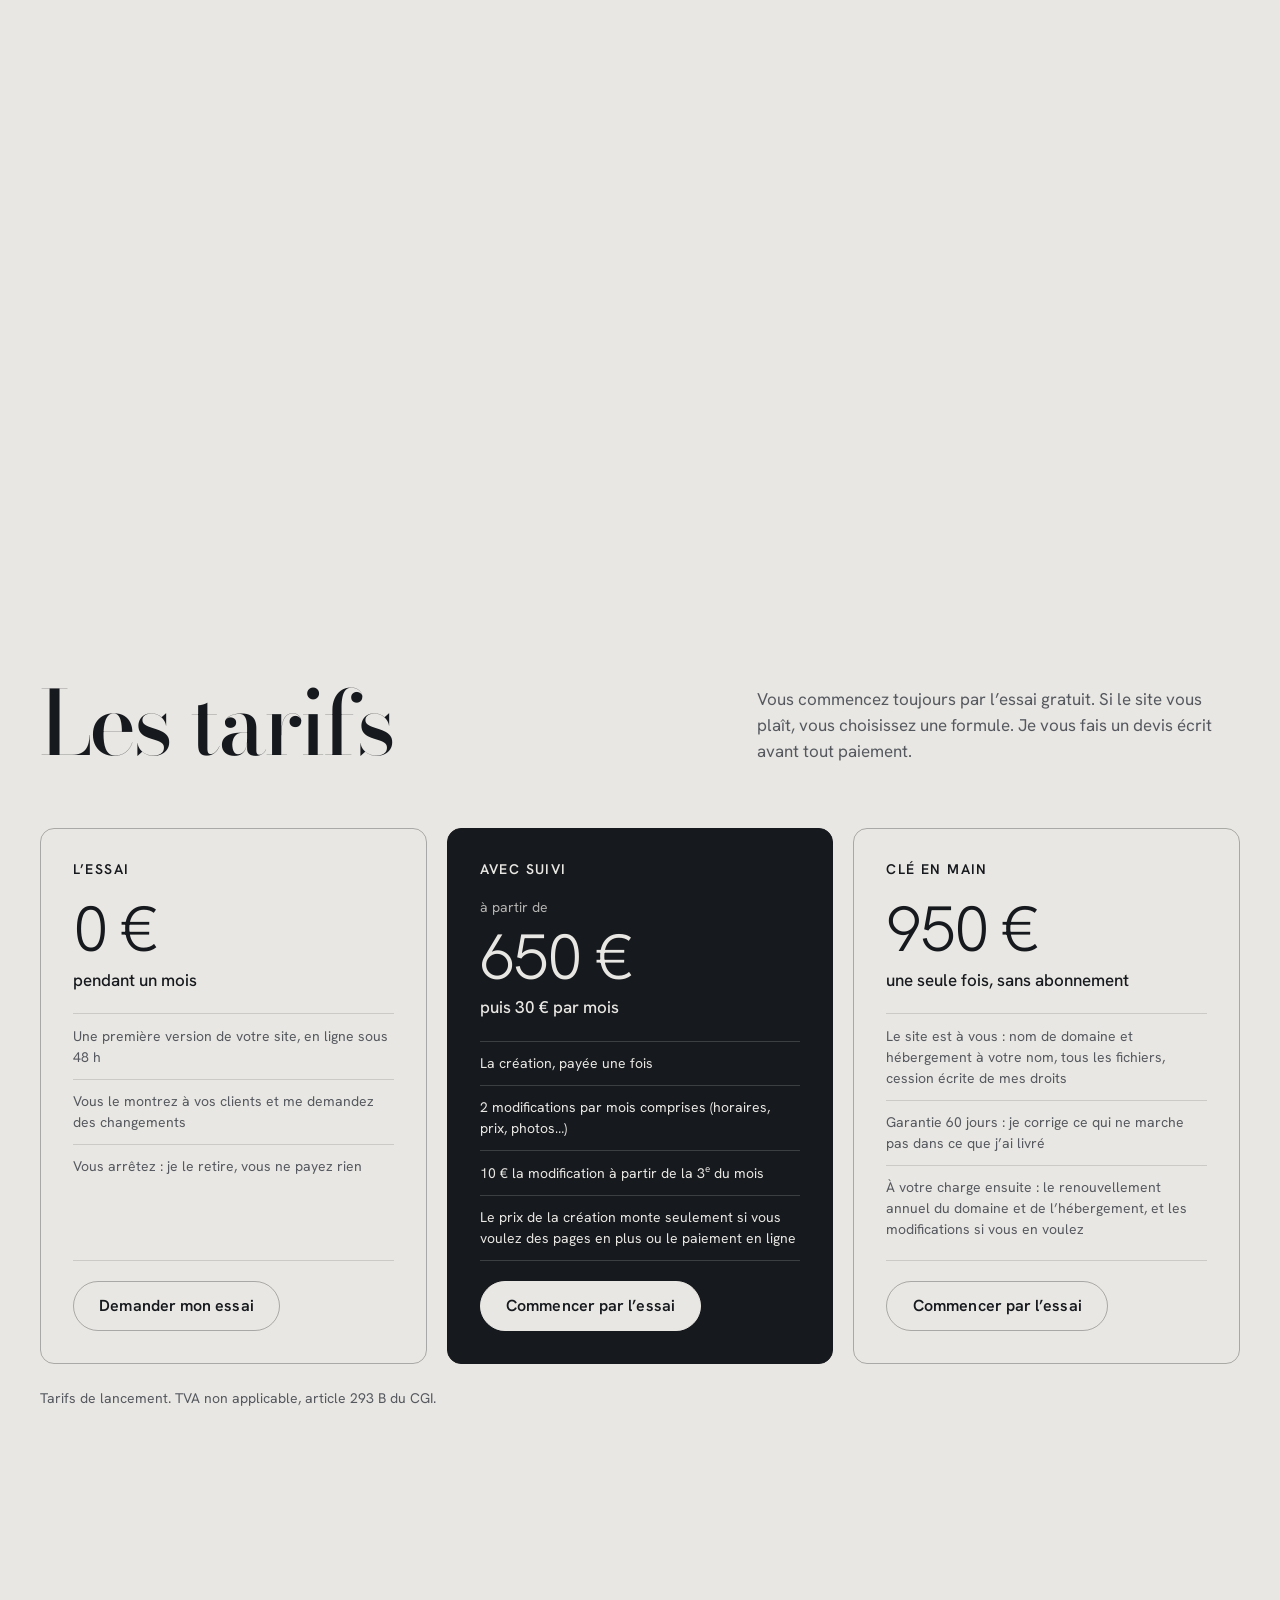
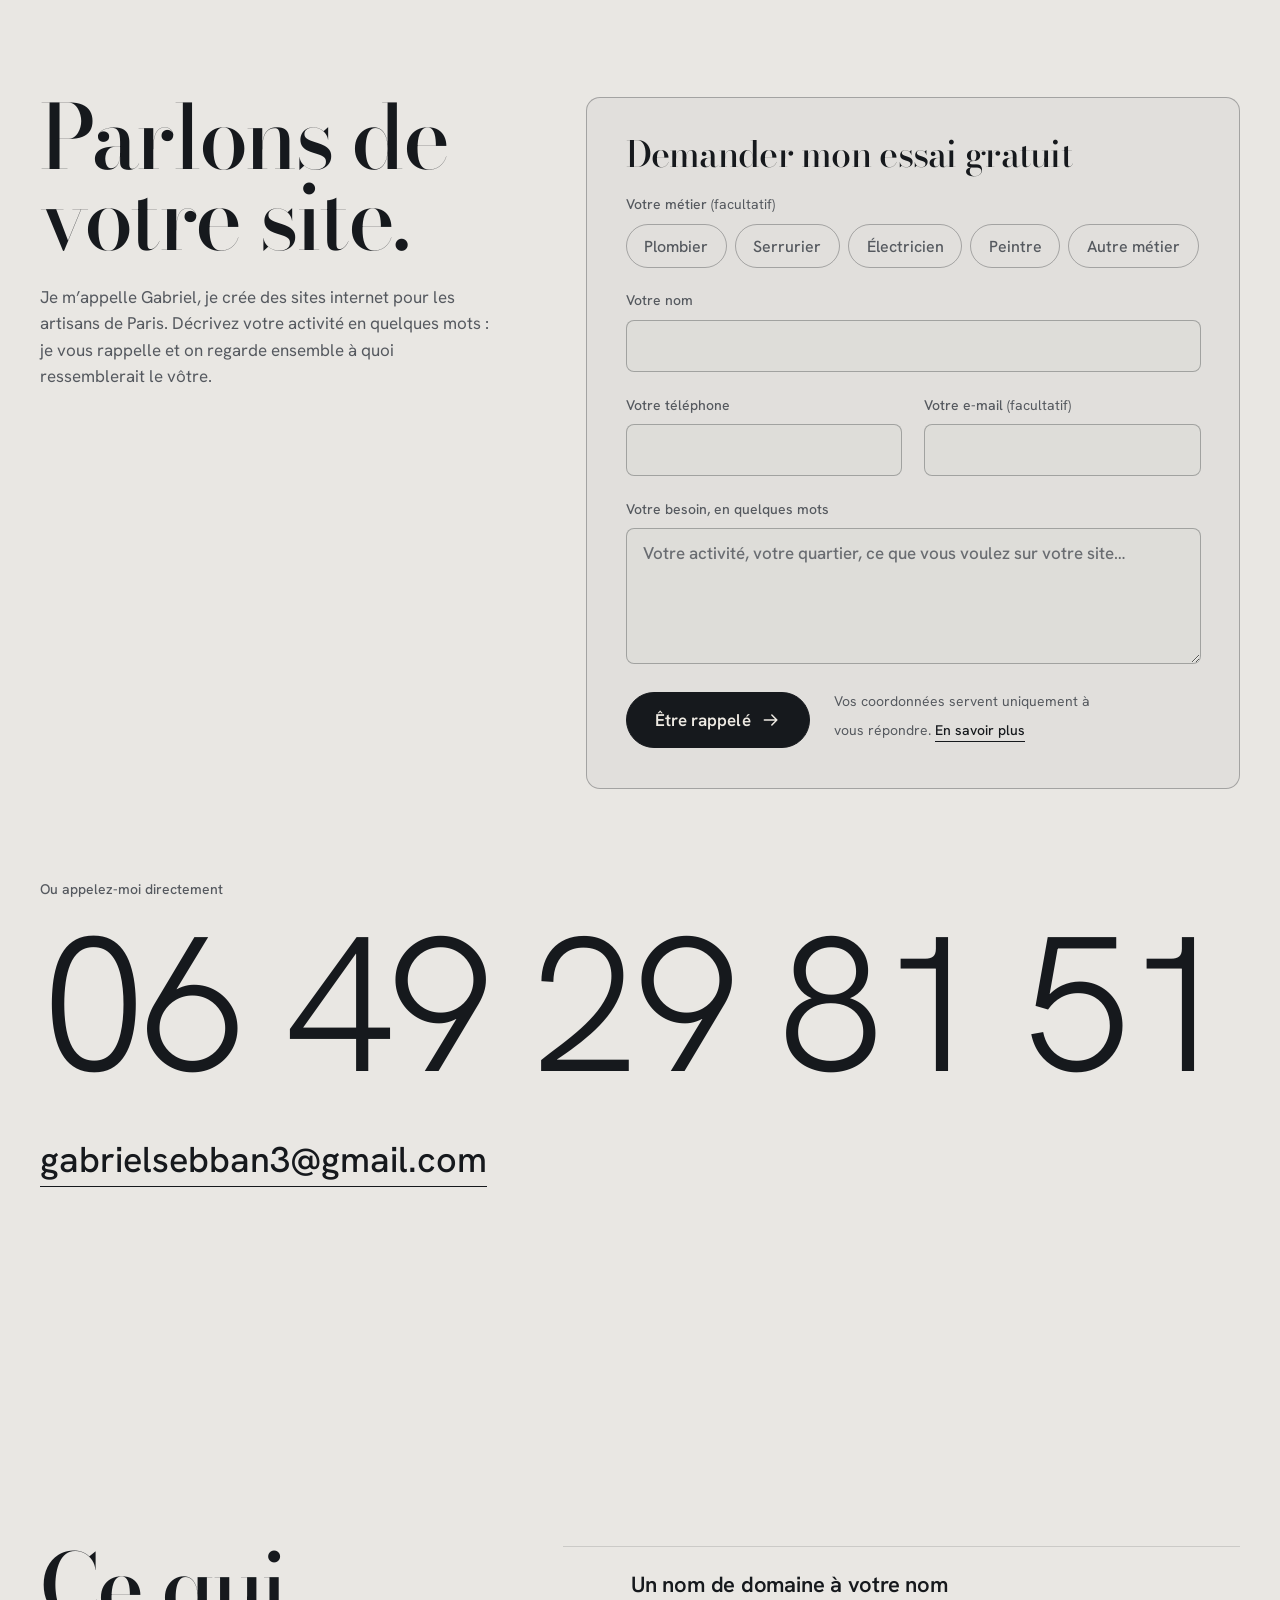
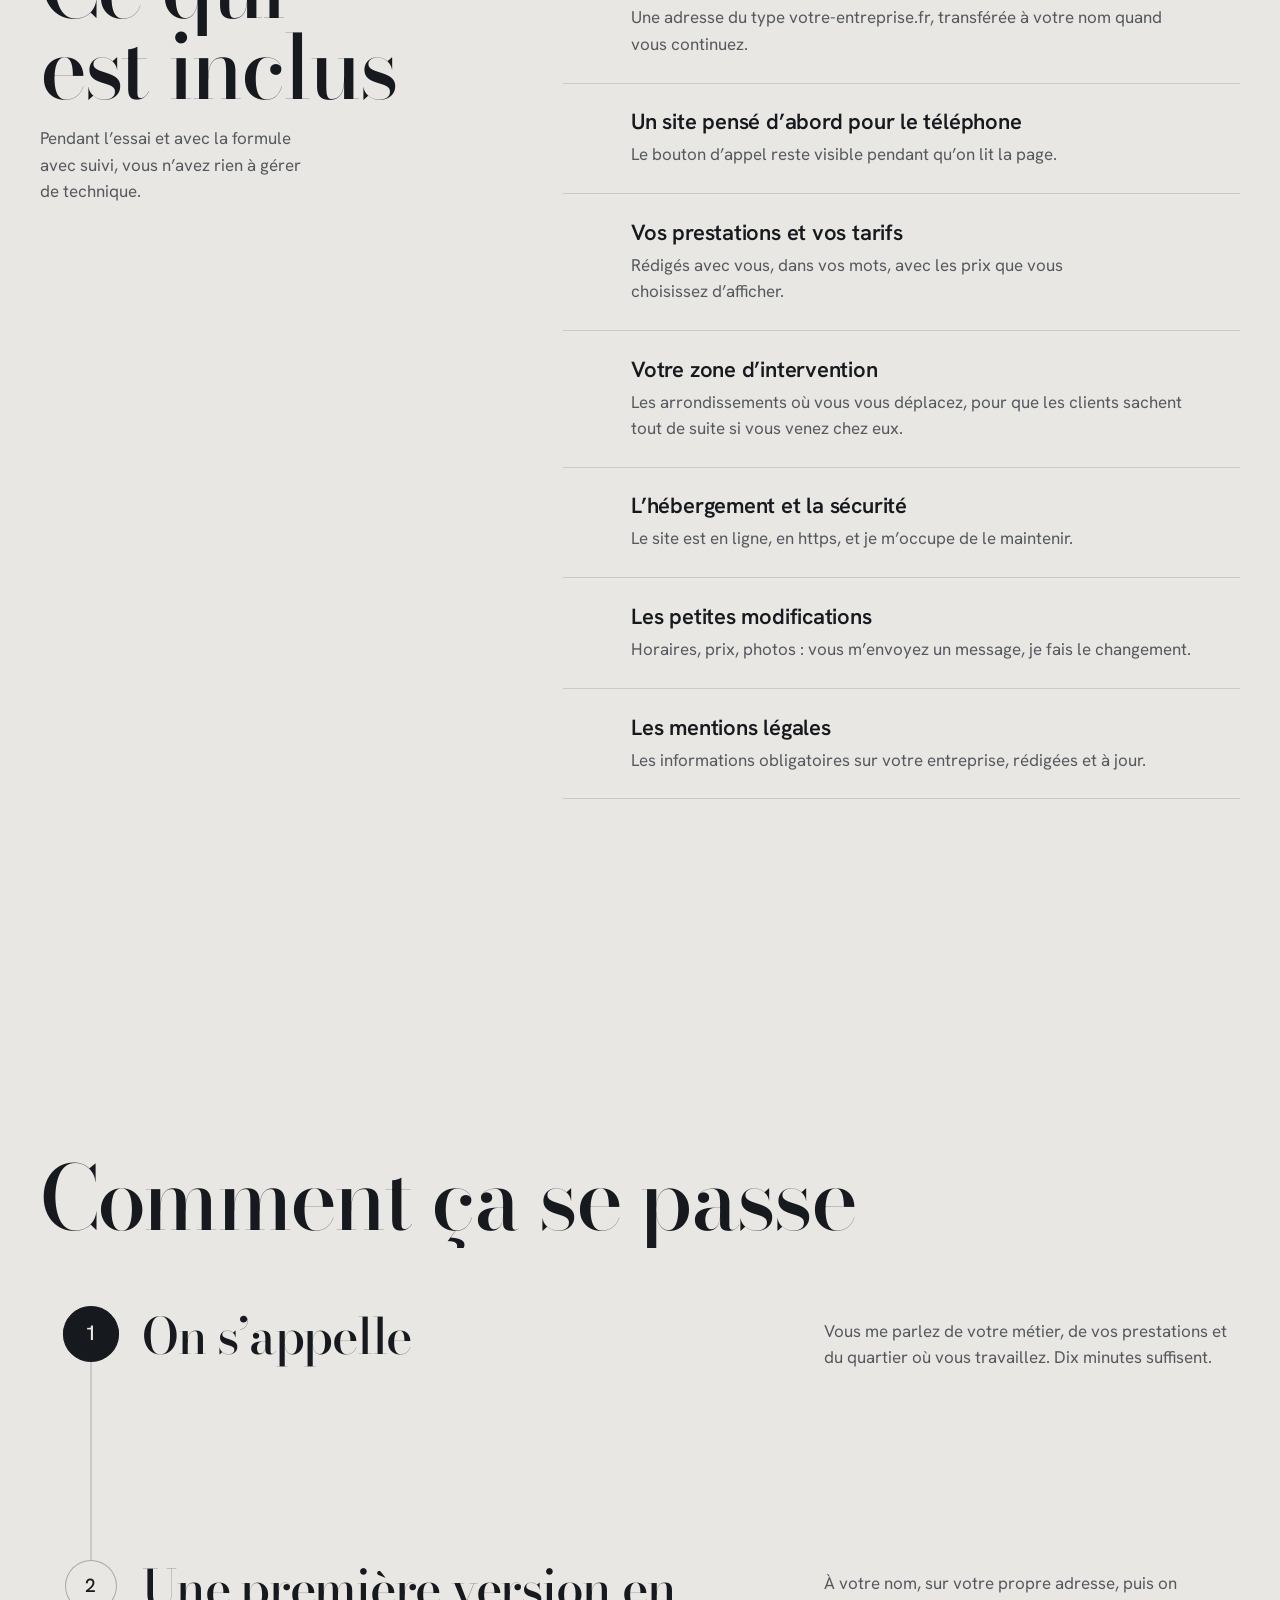
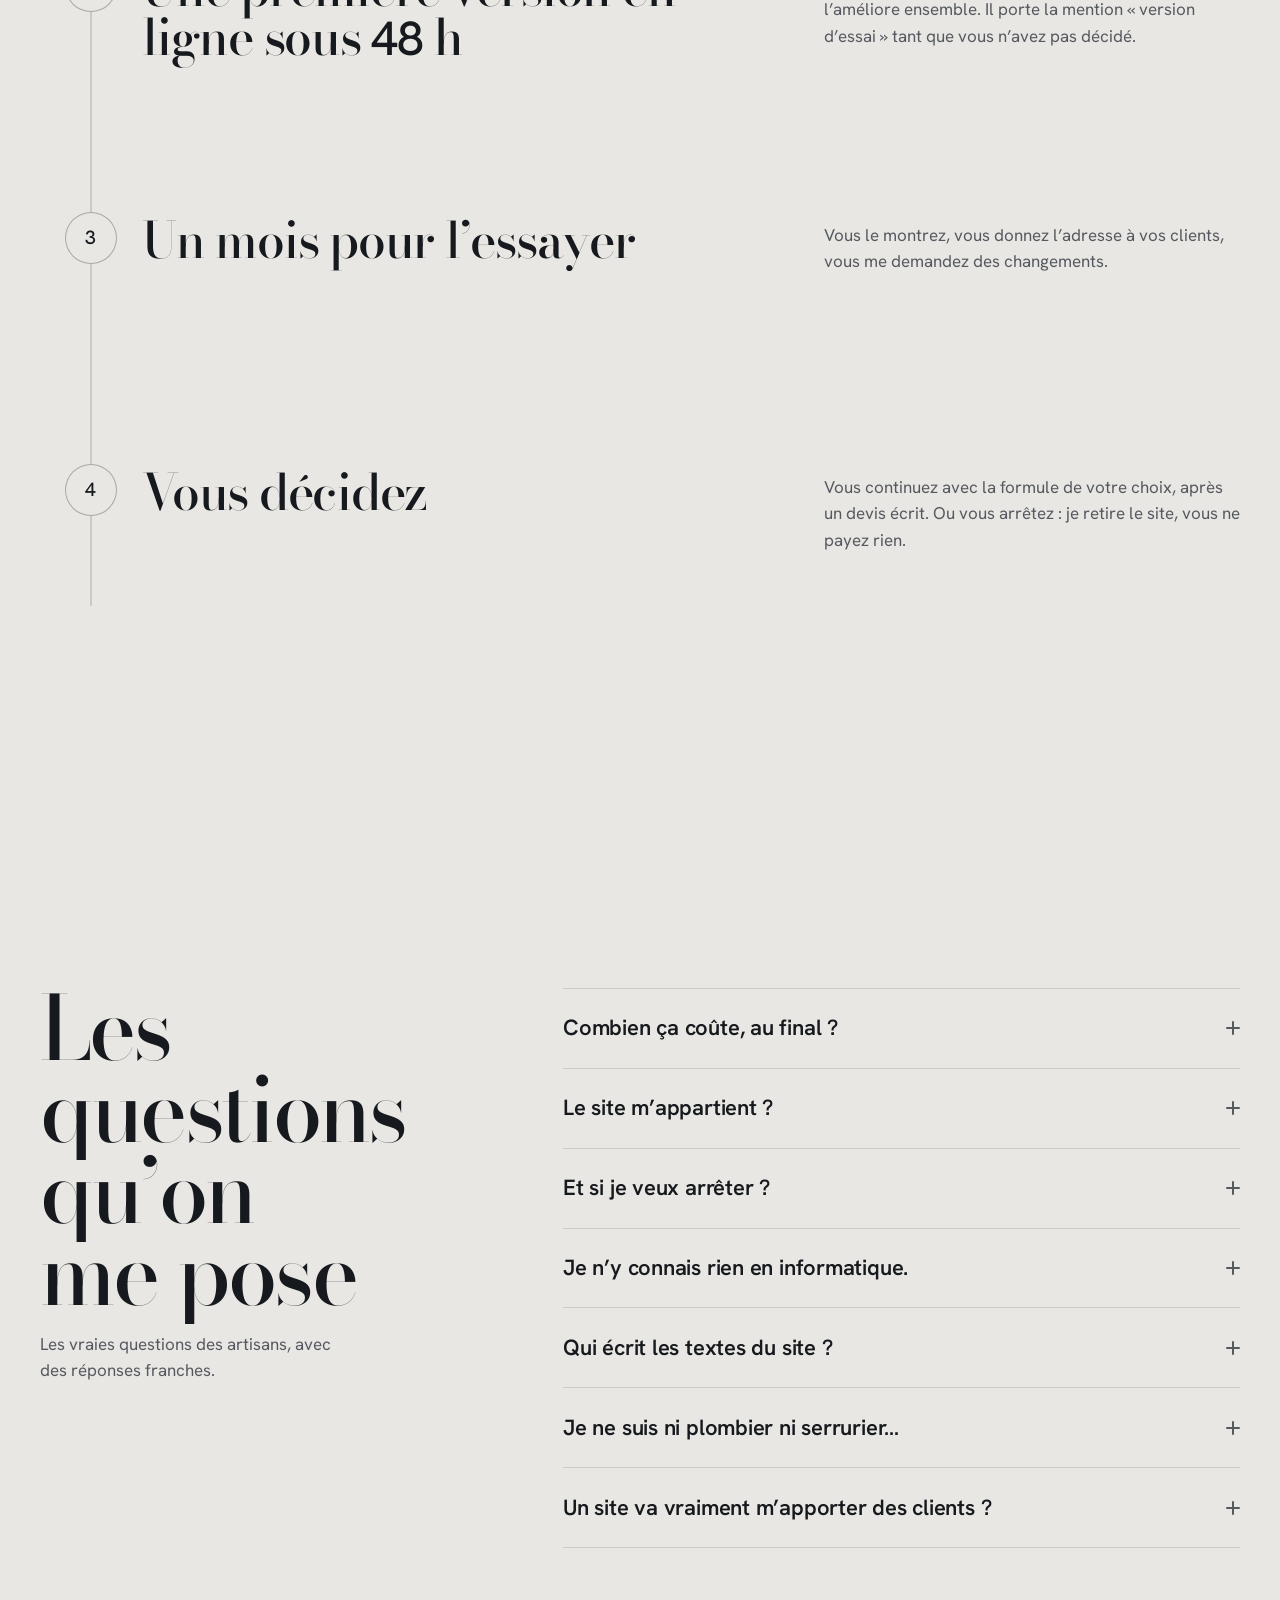
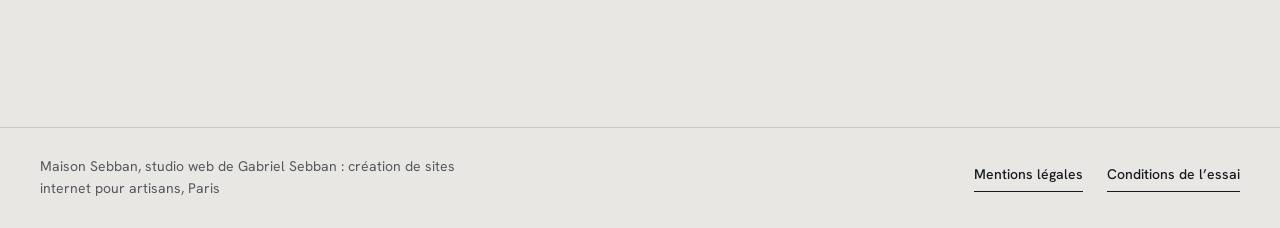
==== commit 448355b1: "Nom Maison Sebban : titre, menu (« Studio web pour artisans à Paris »), pied de page, pages légales," ====
--- a/index.html
+++ b/index.html
@@ -3,7 +3,7 @@
 <head>
 <meta charset="utf-8">
 <meta name="viewport" content="width=device-width, initial-scale=1, viewport-fit=cover">
-<title>Création de sites internet pour artisans à Paris | GS Web</title>
+<title>Création de sites internet pour artisans à Paris | Maison Sebban</title>
 <link rel="canonical" href="https://gs-web.fr/">
 <meta name="google-site-verification" content="CItWuqiRC108NAHpvuMwspzWjNh16PG6zN8pOMIiBmM">
 <meta name="description" content="Site internet pour artisans parisiens : plombier, serrurier, électricien. Essai gratuit d'un mois, première version en ligne sous 48 h, rien à payer si vous arrêtez.">
@@ -11,15 +11,15 @@
 <meta name="theme-color" content="#16191D" media="(prefers-color-scheme: dark)">
 <meta property="og:type" content="website">
 <meta property="og:locale" content="fr_FR">
-<meta property="og:site_name" content="GS Web">
+<meta property="og:site_name" content="Maison Sebban">
 <meta property="og:title" content="Votre site à l'essai pendant 1 mois">
 <meta property="og:description" content="Sites pour artisans à Paris. Une première version à votre nom sous 48 h, retirée à la fin du mois si vous ne continuez pas.">
 <meta property="og:image" content="https://gs-web.fr/img/og.jpg">
 <meta property="og:image:width" content="1200">
 <meta property="og:image:height" content="630">
-<meta property="og:image:alt" content="Le site GS Web : « Voici à quoi pourrait ressembler votre site », avec une démo de site pour artisan.">
+<meta property="og:image:alt" content="Le site Maison Sebban : « Voici à quoi pourrait ressembler votre site », avec une démo de site pour artisan.">
 <meta name="twitter:card" content="summary_large_image">
-<link rel="icon" href="img/favicon.svg?v=2" type="image/svg+xml">
+<link rel="icon" href="img/favicon.svg?v=3" type="image/svg+xml">
 <link rel="preload" href="fonts/bodoni-moda.woff2" as="font" type="font/woff2" crossorigin>
 <link rel="preload" href="fonts/hanken-grotesk.woff2" as="font" type="font/woff2" crossorigin>
 <link rel="preload" as="image" href="img/plombier-desktop.webp" imagesrcset="img/plombier-desktop-sm.webp 720w, img/plombier-desktop.webp 1440w" imagesizes="64vw" media="(min-width: 900px)">
@@ -39,7 +39,7 @@
 
 <header class="nav" id="haut">
   <div class="nav__in">
-    <a class="nav__brand" href="#haut">GS Web<span>Sites pour artisans à Paris</span></a>
+    <a class="nav__brand" href="#haut">Maison Sebban<span>Studio web pour artisans à Paris</span></a>
     <nav class="nav__links" id="menu" aria-label="Menu principal">
       <a href="#les-demos">Démos</a>
       <a href="#offre">L’essai</a>
@@ -387,7 +387,7 @@
 </main>
 
 <footer class="foot">
-  <p>GS Web, Gabriel Sebban : création de sites internet pour artisans, Paris</p>
+  <p>Maison Sebban, studio web de Gabriel Sebban : création de sites internet pour artisans, Paris</p>
   <nav aria-label="Pages légales">
     <a class="link" href="mentions-legales.html">Mentions légales</a>
     <a class="link" href="conditions-essai.html">Conditions de l’essai</a>
@@ -415,7 +415,7 @@
 {
   "@context": "https://schema.org",
   "@type": "ProfessionalService",
-  "name": "GS Web",
+  "name": "Maison Sebban",
   "url": "https://gs-web.fr/",
   "image": "https://gs-web.fr/img/og.jpg",
   "email": "gabrielsebban3@gmail.com",
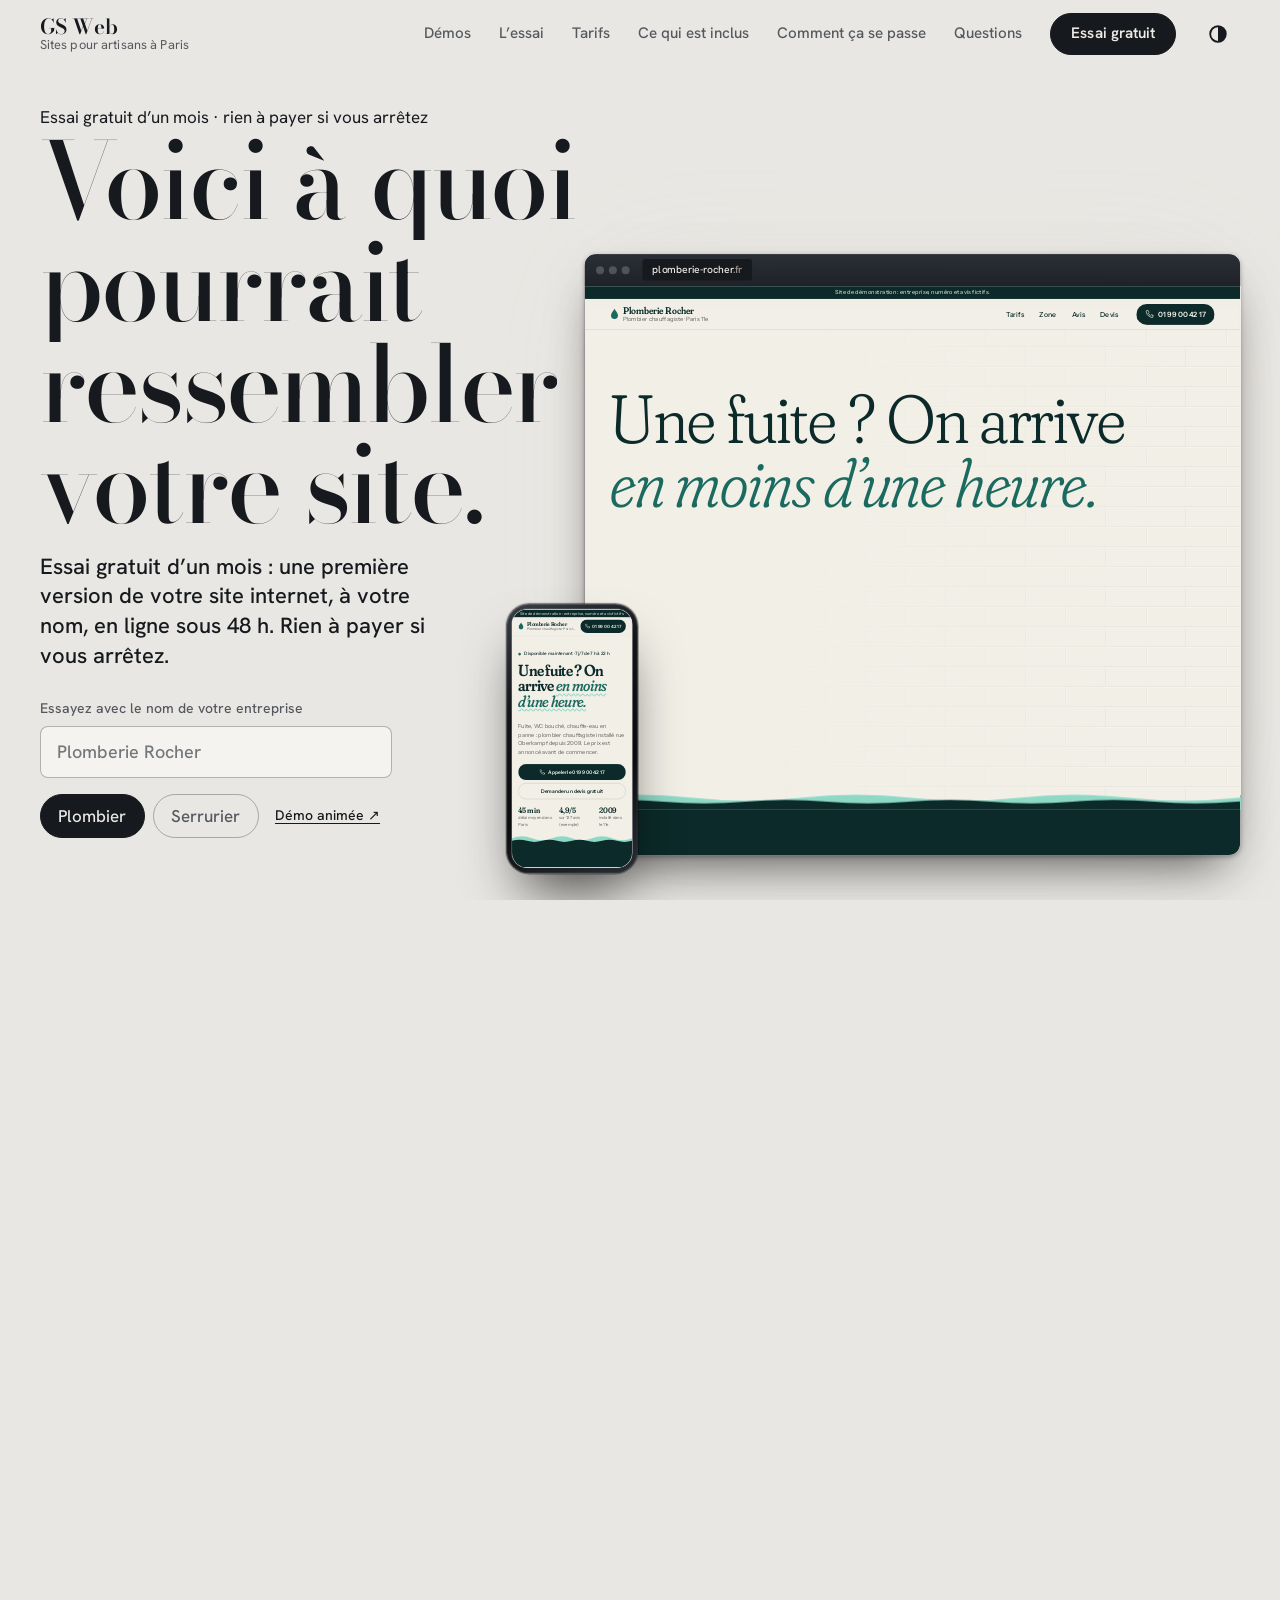
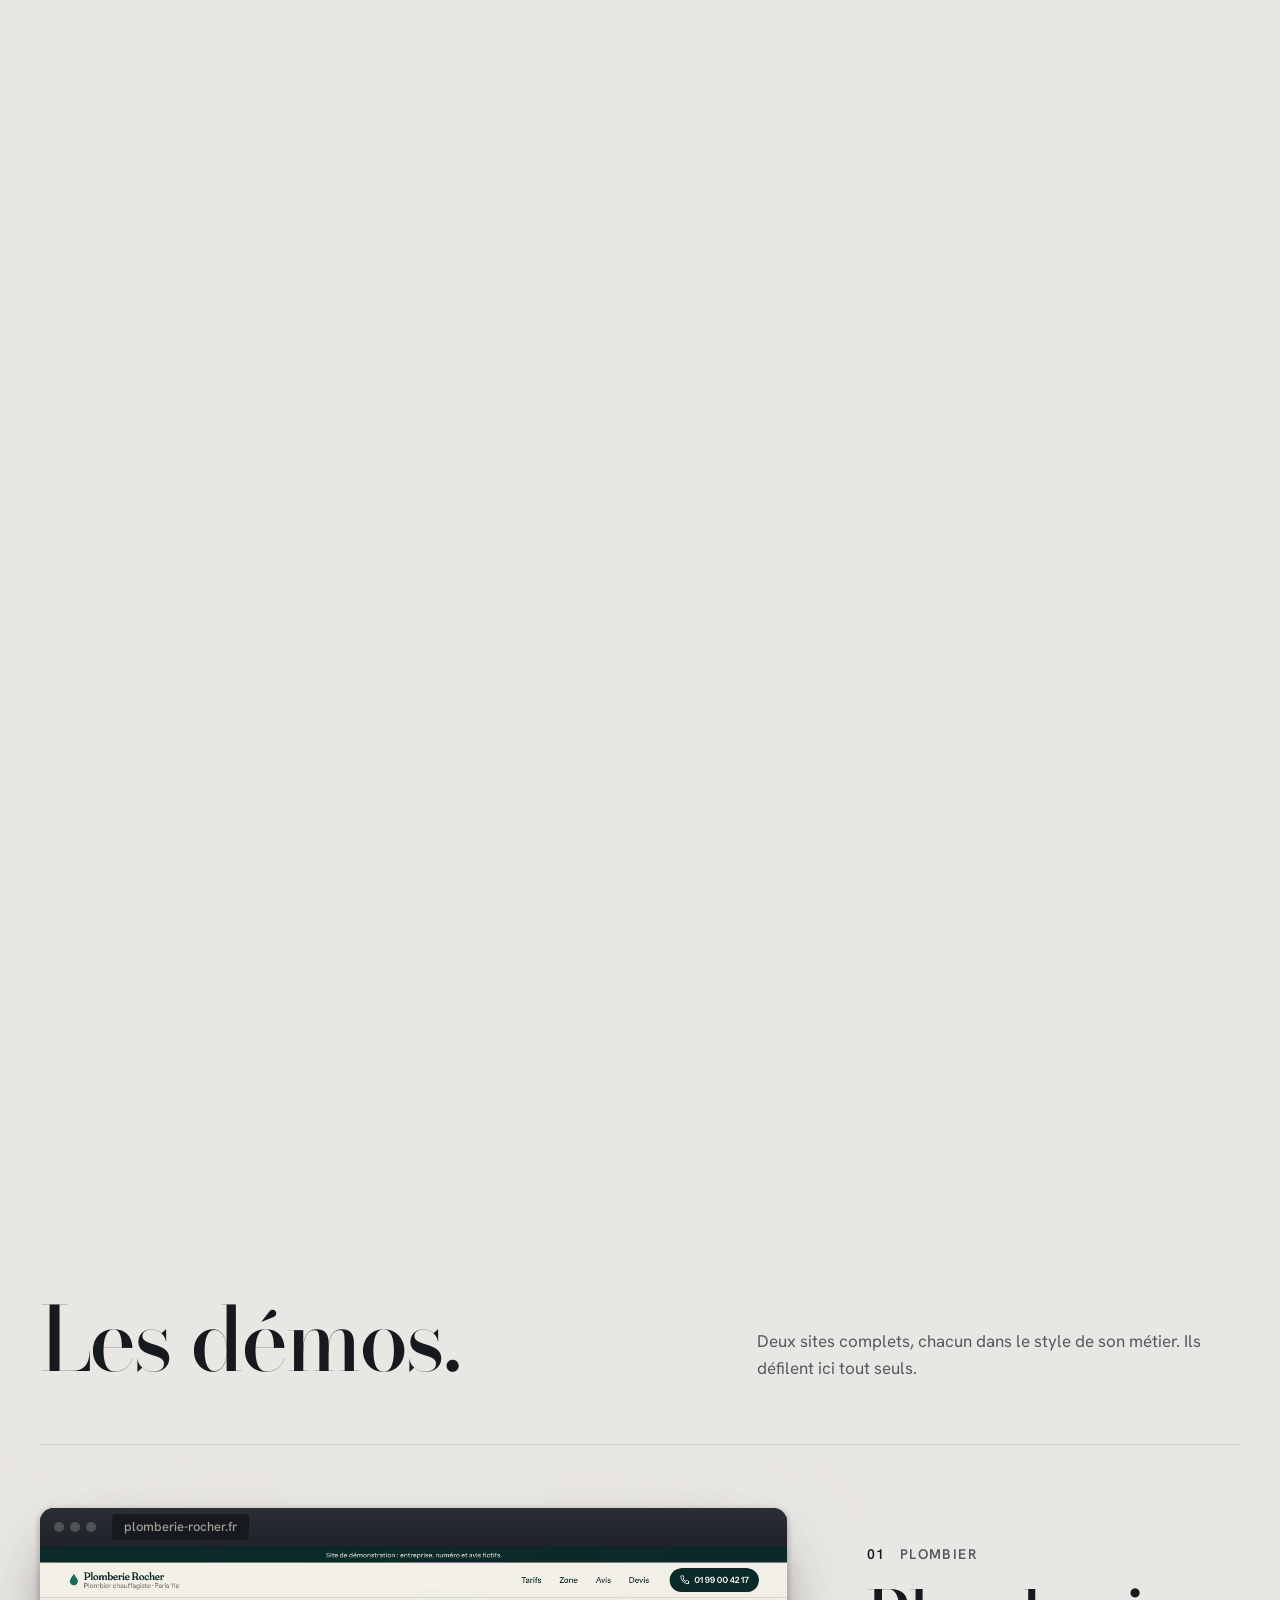
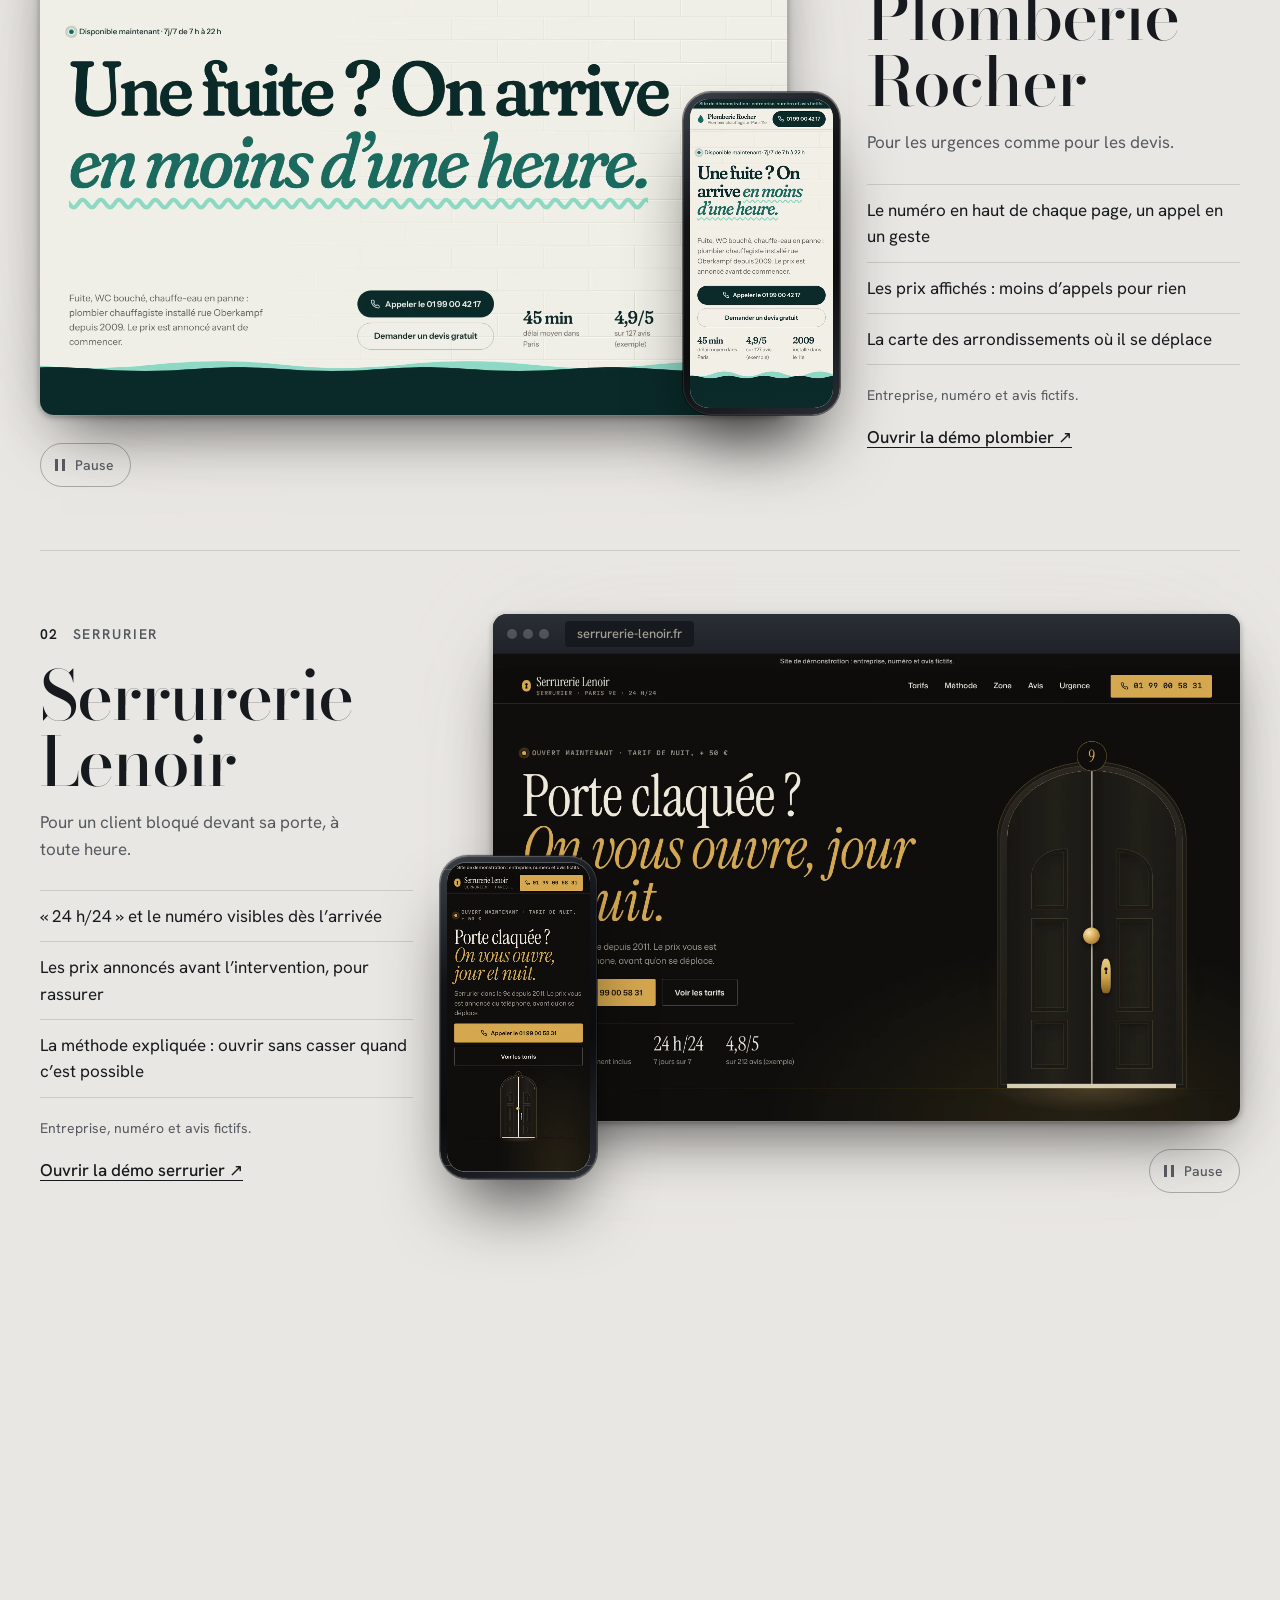
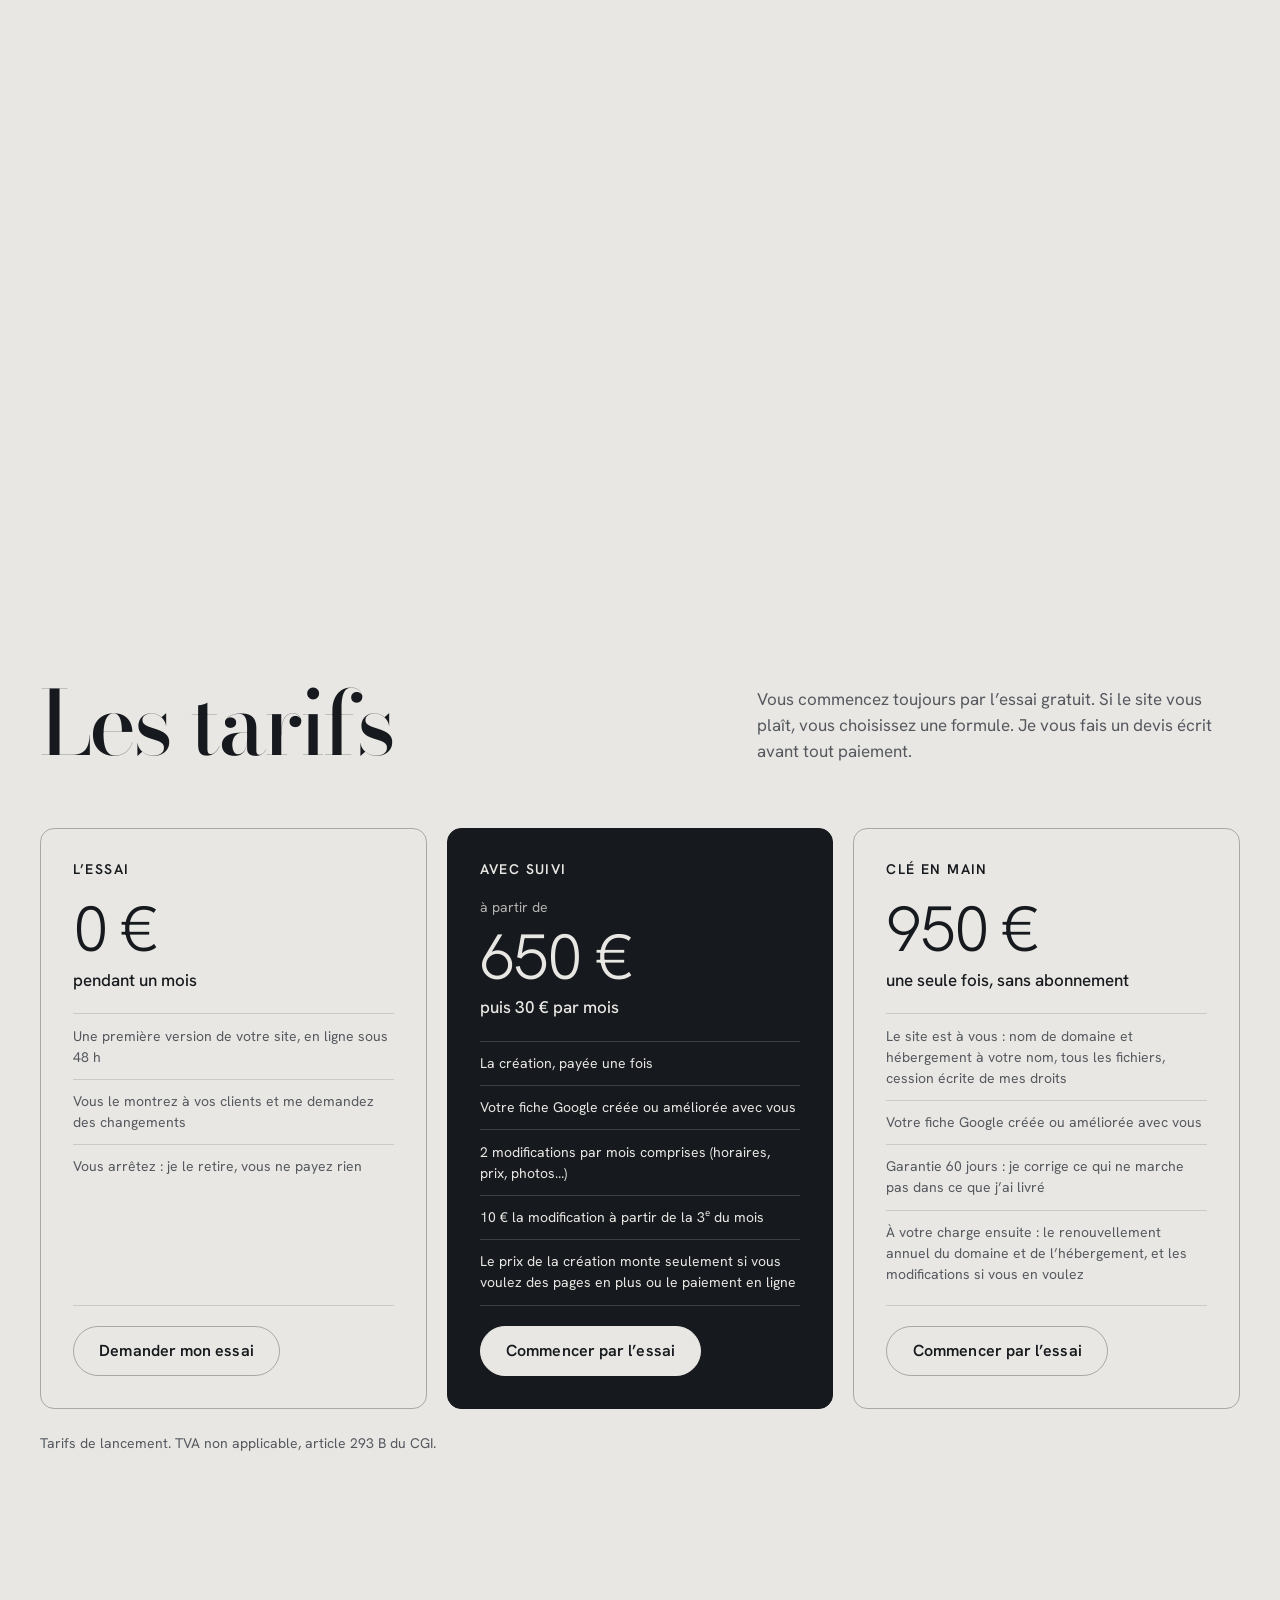
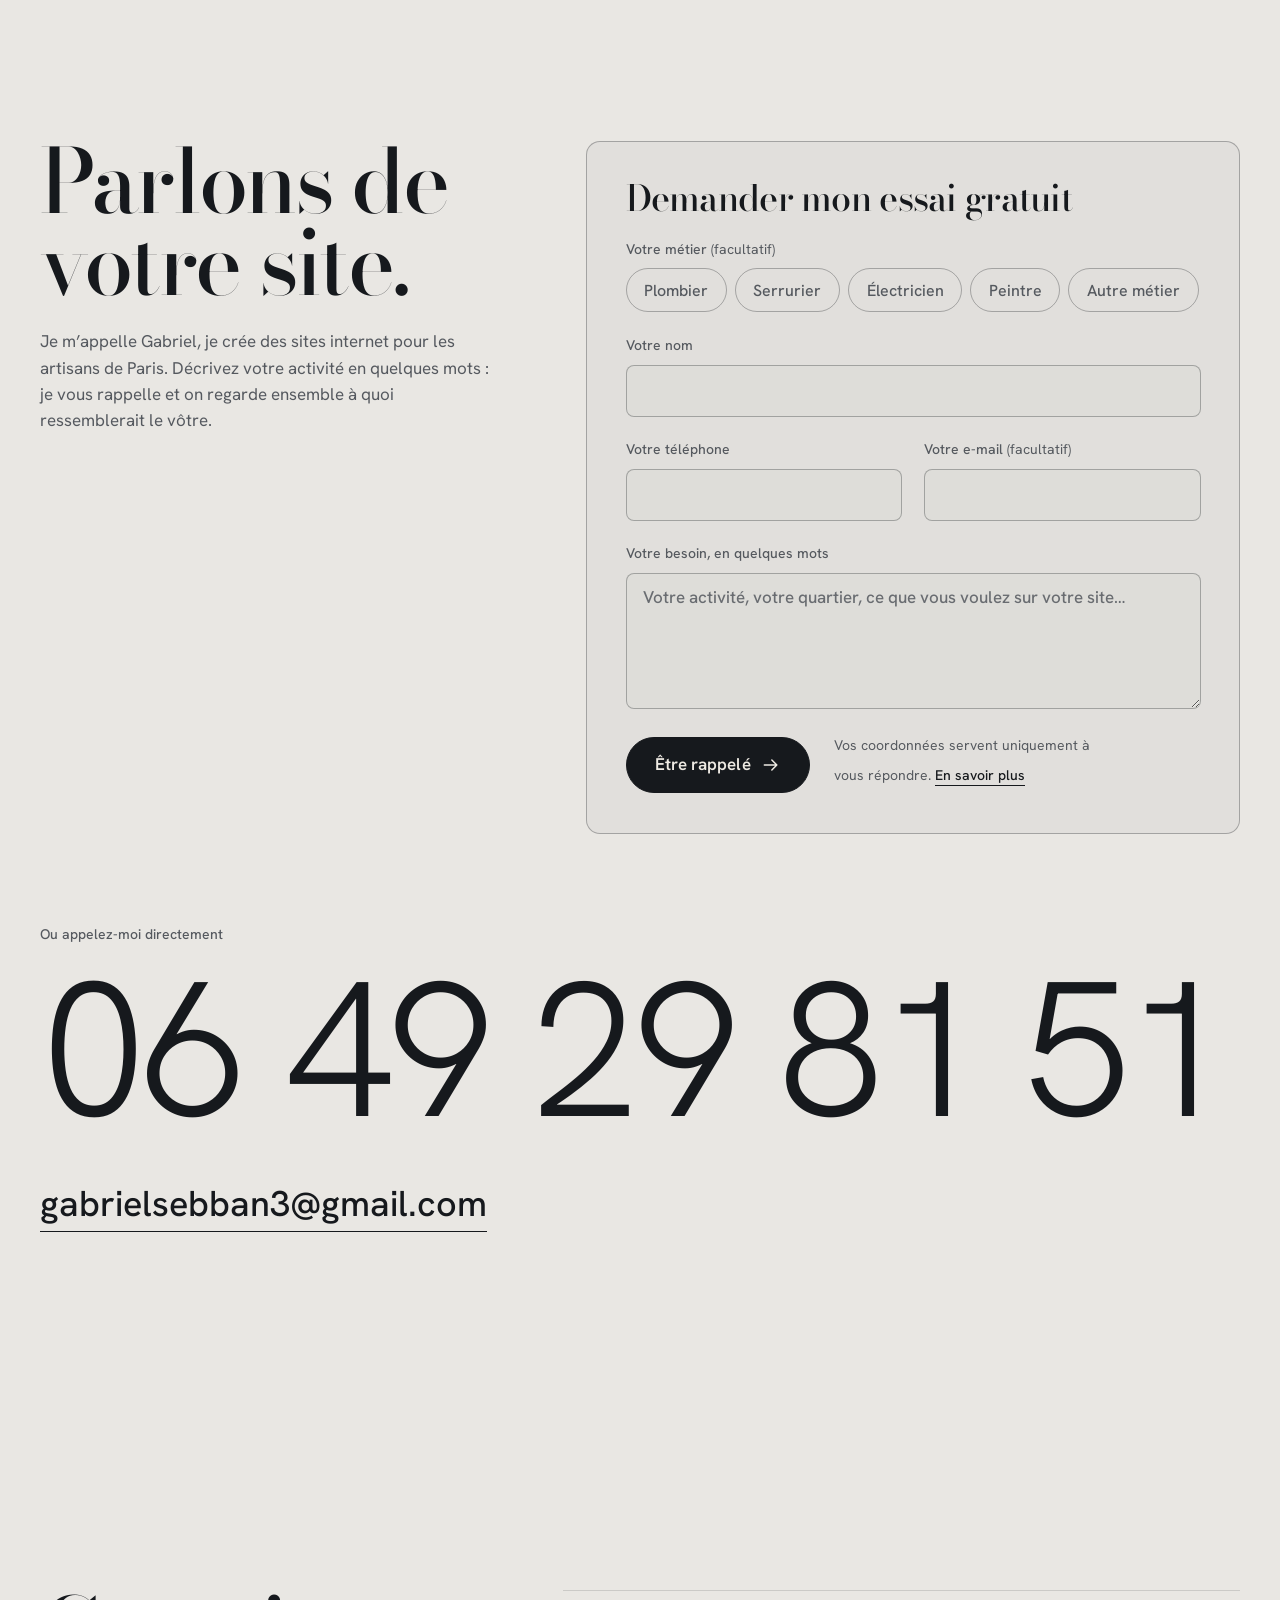
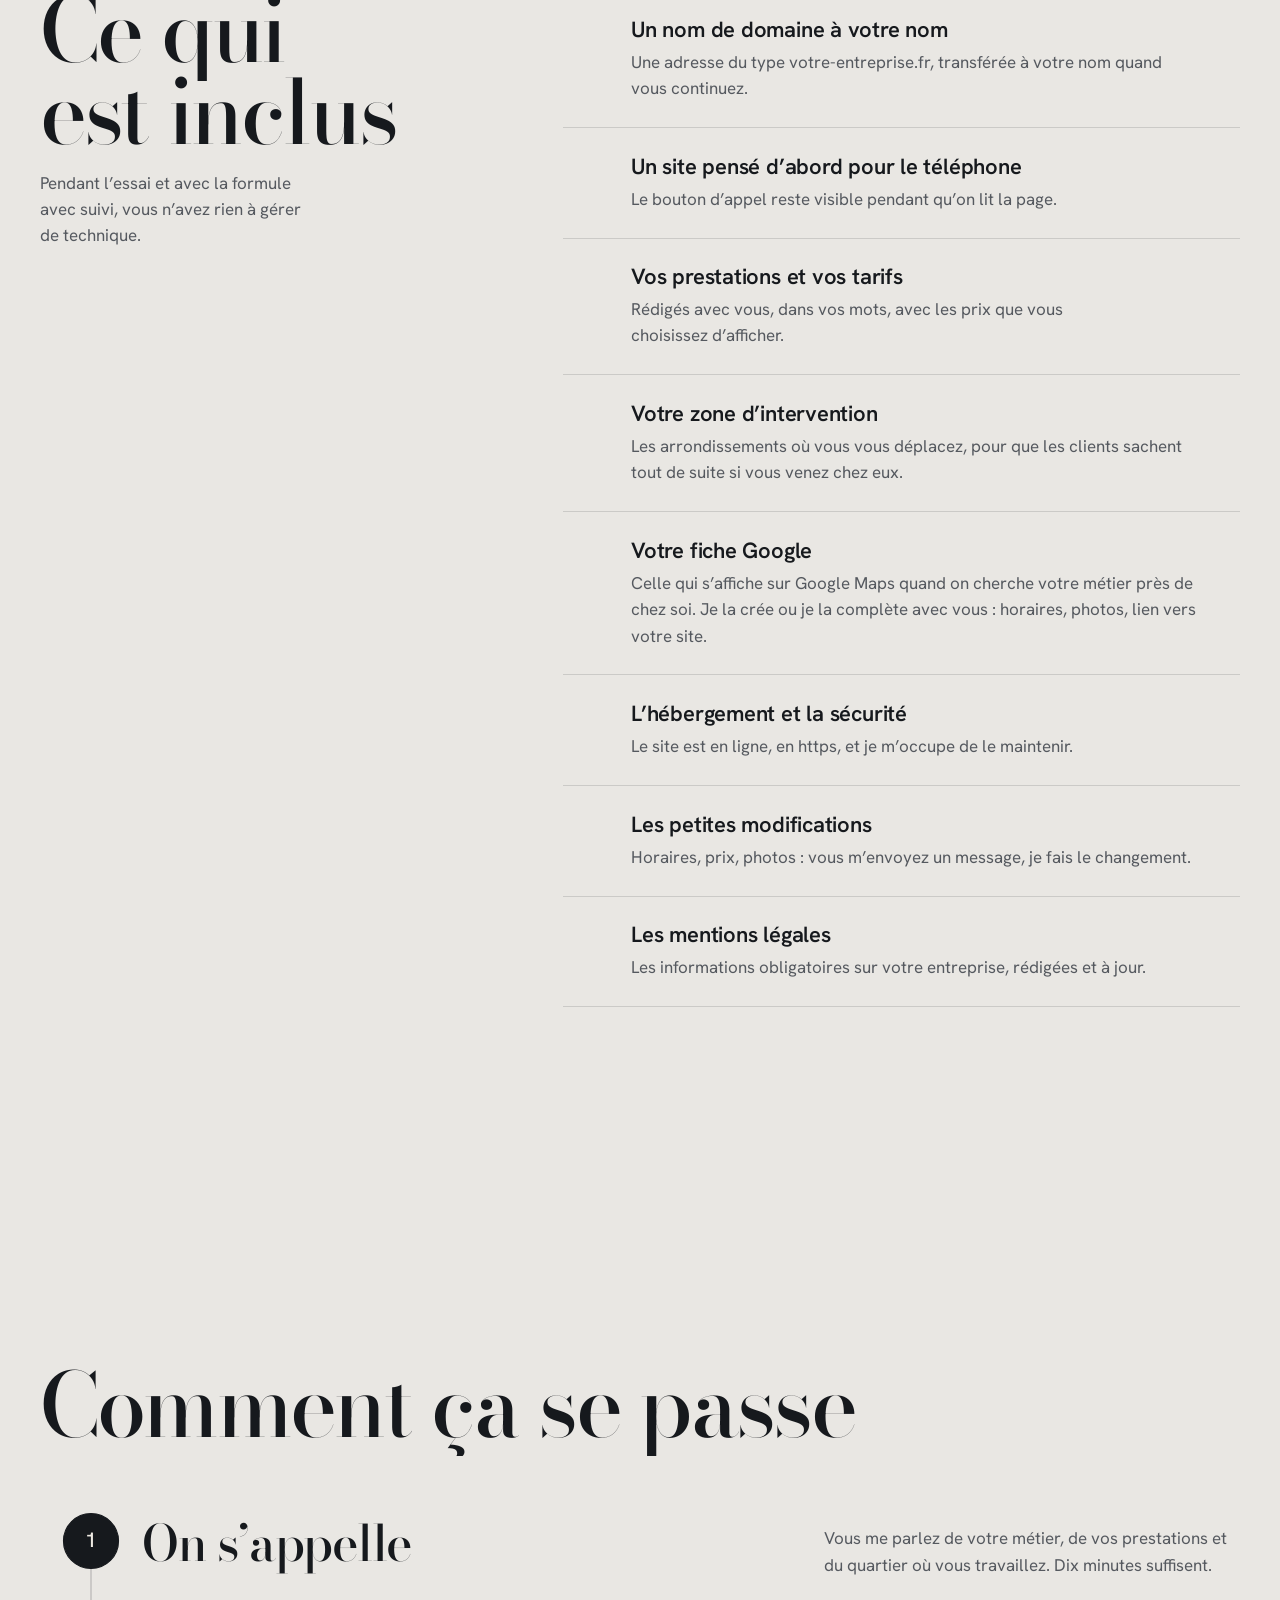
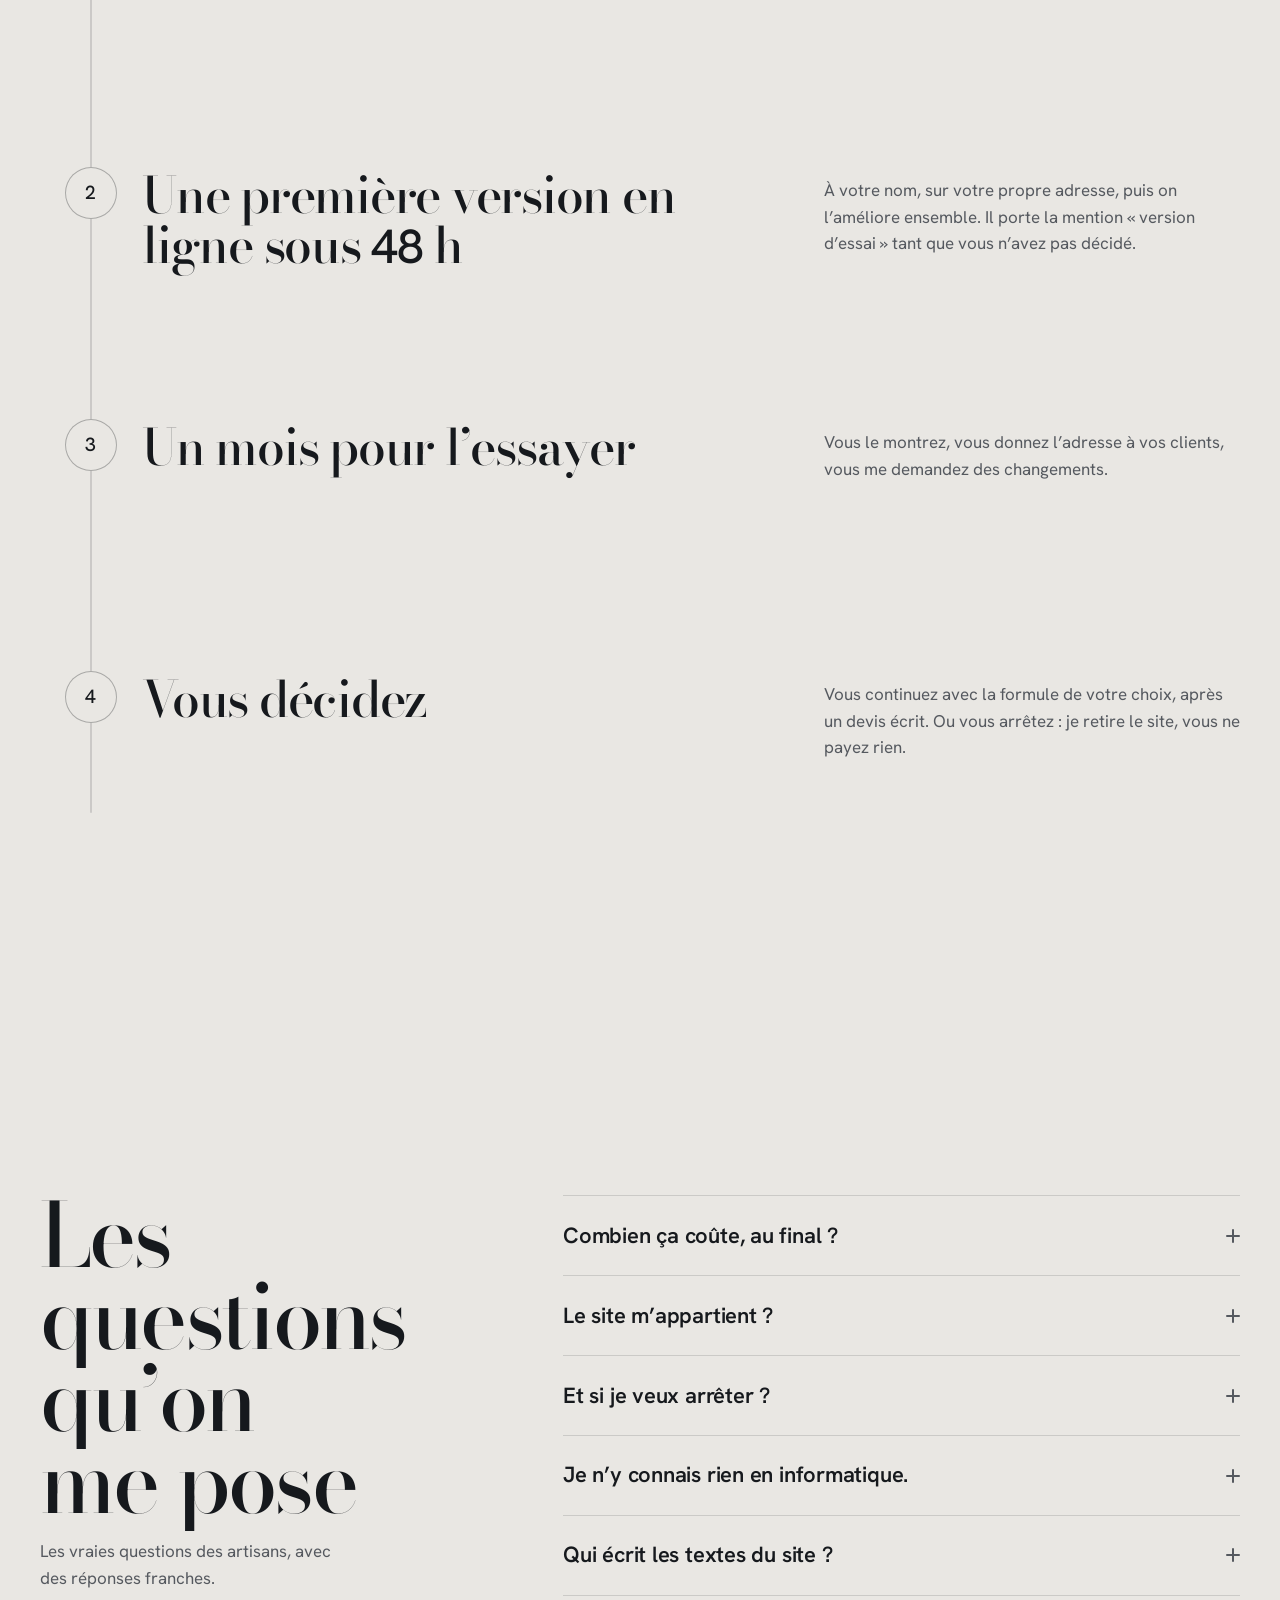
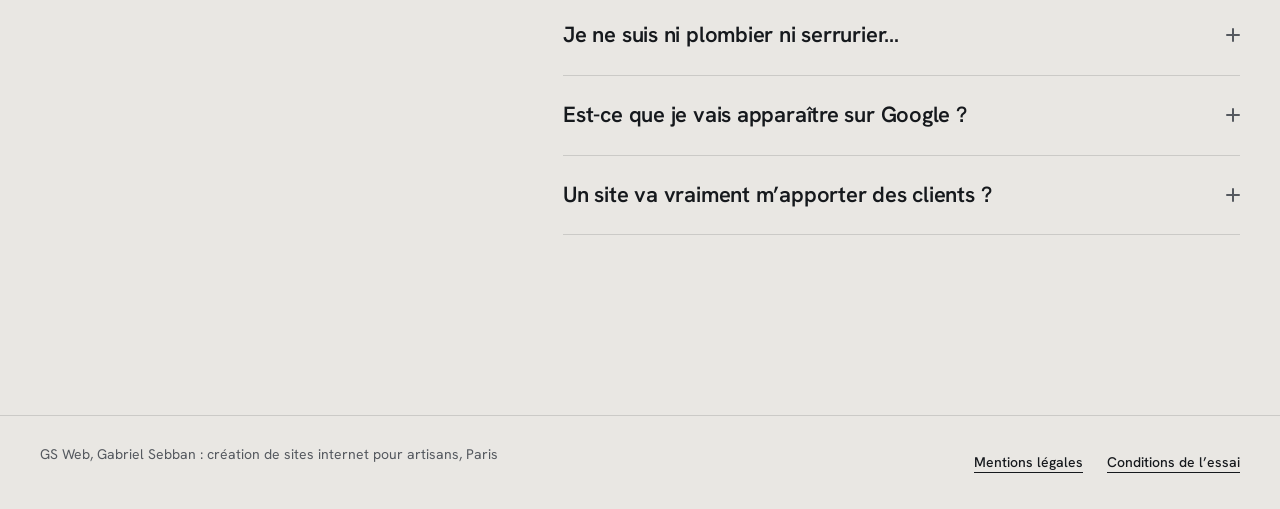
==== commit 806e7a82: "Fiche Google incluse dans les deux formules (tarifs, inclus, FAQ) Co-Authored-By: Claude Opus 5.5 <n" ====
--- a/index.html
+++ b/index.html
@@ -3,7 +3,7 @@
 <head>
 <meta charset="utf-8">
 <meta name="viewport" content="width=device-width, initial-scale=1, viewport-fit=cover">
-<title>Création de sites internet pour artisans à Paris | Maison Sebban</title>
+<title>Création de sites internet pour artisans à Paris | GS Web</title>
 <link rel="canonical" href="https://gs-web.fr/">
 <meta name="google-site-verification" content="CItWuqiRC108NAHpvuMwspzWjNh16PG6zN8pOMIiBmM">
 <meta name="description" content="Site internet pour artisans parisiens : plombier, serrurier, électricien. Essai gratuit d'un mois, première version en ligne sous 48 h, rien à payer si vous arrêtez.">
@@ -11,15 +11,15 @@
 <meta name="theme-color" content="#16191D" media="(prefers-color-scheme: dark)">
 <meta property="og:type" content="website">
 <meta property="og:locale" content="fr_FR">
-<meta property="og:site_name" content="Maison Sebban">
+<meta property="og:site_name" content="GS Web">
 <meta property="og:title" content="Votre site à l'essai pendant 1 mois">
 <meta property="og:description" content="Sites pour artisans à Paris. Une première version à votre nom sous 48 h, retirée à la fin du mois si vous ne continuez pas.">
 <meta property="og:image" content="https://gs-web.fr/img/og.jpg">
 <meta property="og:image:width" content="1200">
 <meta property="og:image:height" content="630">
-<meta property="og:image:alt" content="Le site Maison Sebban : « Voici à quoi pourrait ressembler votre site », avec une démo de site pour artisan.">
+<meta property="og:image:alt" content="Le site GS Web : « Voici à quoi pourrait ressembler votre site », avec une démo de site pour artisan.">
 <meta name="twitter:card" content="summary_large_image">
-<link rel="icon" href="img/favicon.svg?v=3" type="image/svg+xml">
+<link rel="icon" href="img/favicon.svg?v=2" type="image/svg+xml">
 <link rel="preload" href="fonts/bodoni-moda.woff2" as="font" type="font/woff2" crossorigin>
 <link rel="preload" href="fonts/hanken-grotesk.woff2" as="font" type="font/woff2" crossorigin>
 <link rel="preload" as="image" href="img/plombier-desktop.webp" imagesrcset="img/plombier-desktop-sm.webp 720w, img/plombier-desktop.webp 1440w" imagesizes="64vw" media="(min-width: 900px)">
@@ -39,7 +39,7 @@
 
 <header class="nav" id="haut">
   <div class="nav__in">
-    <a class="nav__brand" href="#haut">Maison Sebban<span>Studio web pour artisans à Paris</span></a>
+    <a class="nav__brand" href="#haut">GS Web<span>Sites pour artisans à Paris</span></a>
     <nav class="nav__links" id="menu" aria-label="Menu principal">
       <a href="#les-demos">Démos</a>
       <a href="#offre">L’essai</a>
@@ -64,6 +64,7 @@
   <section class="scene" id="demos" aria-labelledby="titre-accueil" data-demo="plombier">
     <div class="scene__pin">
       <div class="scene__intro">
+        <p class="hero-kicker" aria-hidden="true">Essai gratuit d’un mois · rien à payer si vous arrêtez</p>
         <h1 id="titre-accueil" class="hero-title">Voici à quoi pourrait ressembler votre site.</h1>
         <p class="hero-offer">Essai gratuit d’un mois&nbsp;: une première version de votre site internet, à votre nom, en ligne sous 48&nbsp;h. Rien à payer si vous arrêtez.</p>
         <div class="namer">
@@ -223,6 +224,7 @@
         <p class="plan__price"><span class="plan__from">à partir de</span><span class="plan__amount">650&nbsp;€</span><span class="plan__unit">puis 30&nbsp;€ par mois</span></p>
         <ul class="plan__list">
           <li>La création, payée une fois</li>
+          <li>Votre fiche Google créée ou améliorée avec vous</li>
           <li>2 modifications par mois comprises (horaires, prix, photos…)</li>
           <li>10&nbsp;€ la modification à partir de la 3<sup>e</sup> du mois</li>
           <li>Le prix de la création monte seulement si vous voulez des pages en plus ou le paiement en ligne</li>
@@ -234,6 +236,7 @@
         <p class="plan__price"><span class="plan__amount">950&nbsp;€</span><span class="plan__unit">une seule fois, sans abonnement</span></p>
         <ul class="plan__list">
           <li>Le site est à vous&nbsp;: nom de domaine et hébergement à votre nom, tous les fichiers, cession écrite de mes droits</li>
+          <li>Votre fiche Google créée ou améliorée avec vous</li>
           <li>Garantie 60 jours&nbsp;: je corrige ce qui ne marche pas dans ce que j’ai livré</li>
           <li>À votre charge ensuite&nbsp;: le renouvellement annuel du domaine et de l’hébergement, et les modifications si vous en voulez</li>
         </ul>
@@ -328,6 +331,7 @@
       <li><svg viewBox="0 0 32 32" aria-hidden="true"><path d="M6 17l7 7L26 9"/></svg><div><h3>Un site pensé d’abord pour le téléphone</h3><p>Le bouton d’appel reste visible pendant qu’on lit la page.</p></div></li>
       <li><svg viewBox="0 0 32 32" aria-hidden="true"><path d="M6 17l7 7L26 9"/></svg><div><h3>Vos prestations et vos tarifs</h3><p>Rédigés avec vous, dans vos mots, avec les prix que vous choisissez d’afficher.</p></div></li>
       <li><svg viewBox="0 0 32 32" aria-hidden="true"><path d="M6 17l7 7L26 9"/></svg><div><h3>Votre zone d’intervention</h3><p>Les arrondissements où vous vous déplacez, pour que les clients sachent tout de suite si vous venez chez eux.</p></div></li>
+      <li><svg viewBox="0 0 32 32" aria-hidden="true"><path d="M6 17l7 7L26 9"/></svg><div><h3>Votre fiche Google</h3><p>Celle qui s’affiche sur Google Maps quand on cherche votre métier près de chez soi. Je la crée ou je la complète avec vous&nbsp;: horaires, photos, lien vers votre site.</p></div></li>
       <li><svg viewBox="0 0 32 32" aria-hidden="true"><path d="M6 17l7 7L26 9"/></svg><div><h3>L’hébergement et la sécurité</h3><p>Le site est en ligne, en https, et je m’occupe de le maintenir.</p></div></li>
       <li><svg viewBox="0 0 32 32" aria-hidden="true"><path d="M6 17l7 7L26 9"/></svg><div><h3>Les petites modifications</h3><p>Horaires, prix, photos&nbsp;: vous m’envoyez un message, je fais le changement.</p></div></li>
       <li><svg viewBox="0 0 32 32" aria-hidden="true"><path d="M6 17l7 7L26 9"/></svg><div><h3>Les mentions légales</h3><p>Les informations obligatoires sur votre entreprise, rédigées et à jour.</p></div></li>
@@ -378,6 +382,10 @@
         <div class="faq__a"><p>Les démos sont des exemples. Électricien, peintre, chauffagiste, carreleur, menuisier… chaque site est dessiné pour votre métier, avec ses couleurs et ses codes — pas un modèle recopié.</p></div>
       </details>
       <details class="faq__item">
+        <summary>Est-ce que je vais apparaître sur Google ?<span class="faq__ico" aria-hidden="true"></span></summary>
+        <div class="faq__a"><p>Votre fiche Google (celle de Google Maps) est comprise dans les deux formules : je la crée ou je l’améliore avec vous, et je la relie à votre site. Google vous demande de confirmer que l’entreprise est bien à vous ; je vous guide pour cette étape. Personne ne peut vous promettre honnêtement la première place, mais une fiche complète, avec des photos et des avis, est souvent ce qui fait sonner le téléphone d’un artisan.</p></div>
+      </details>
+      <details class="faq__item">
         <summary>Un site va vraiment m’apporter des clients ?<span class="faq__ico" aria-hidden="true"></span></summary>
         <div class="faq__a"><p>Je suis honnête : je ne promets pas un nombre d’appels. Ce qu’un site change : les clients qui ont votre nom par le bouche-à-oreille vous trouvent, voient vos prix et votre zone, et appellent plus facilement. Et quand on compare deux devis, c’est souvent ce qui fait sérieux.</p></div>
       </details>
@@ -387,7 +395,7 @@
 </main>
 
 <footer class="foot">
-  <p>Maison Sebban, studio web de Gabriel Sebban : création de sites internet pour artisans, Paris</p>
+  <p>GS Web, Gabriel Sebban : création de sites internet pour artisans, Paris</p>
   <nav aria-label="Pages légales">
     <a class="link" href="mentions-legales.html">Mentions légales</a>
     <a class="link" href="conditions-essai.html">Conditions de l’essai</a>
@@ -406,6 +414,7 @@
     { "@type": "Question", "name": "Peut-on arrêter quand on veut ?", "acceptedAnswer": { "@type": "Answer", "text": "Pendant l'essai gratuit, le site est retiré et rien n'est dû, sans justification. Ensuite, rien n'est engagé sans devis écrit accepté." } },
     { "@type": "Question", "name": "Faut-il s'y connaître en informatique ?", "acceptedAnswer": { "@type": "Answer", "text": "Non : rien à installer ni à gérer. Les modifications se demandent par simple message, deux par mois sont comprises dans la formule avec suivi." } },
     { "@type": "Question", "name": "Qui écrit les textes du site ?", "acceptedAnswer": { "@type": "Answer", "text": "Gabriel les rédige avec l'artisan, à partir d'un appel de dix minutes, dans les mots du métier. Tout est relu avant la mise en ligne." } },
+    { "@type": "Question", "name": "L'artisan apparaîtra-t-il sur Google ?", "acceptedAnswer": { "@type": "Answer", "text": "La fiche Google de l'artisan (Google Maps) est créée ou améliorée avec lui et reliée à son site, dans les deux formules. Aucune première place n'est promise." } },
     { "@type": "Question", "name": "Est-ce réservé aux plombiers et serruriers ?", "acceptedAnswer": { "@type": "Answer", "text": "Non, les démos sont des exemples : électricien, peintre, chauffagiste, carreleur, menuisier… chaque site est conçu pour le métier de l'artisan." } }
   ]
 }
@@ -415,7 +424,7 @@
 {
   "@context": "https://schema.org",
   "@type": "ProfessionalService",
-  "name": "Maison Sebban",
+  "name": "GS Web",
   "url": "https://gs-web.fr/",
   "image": "https://gs-web.fr/img/og.jpg",
   "email": "gabrielsebban3@gmail.com",
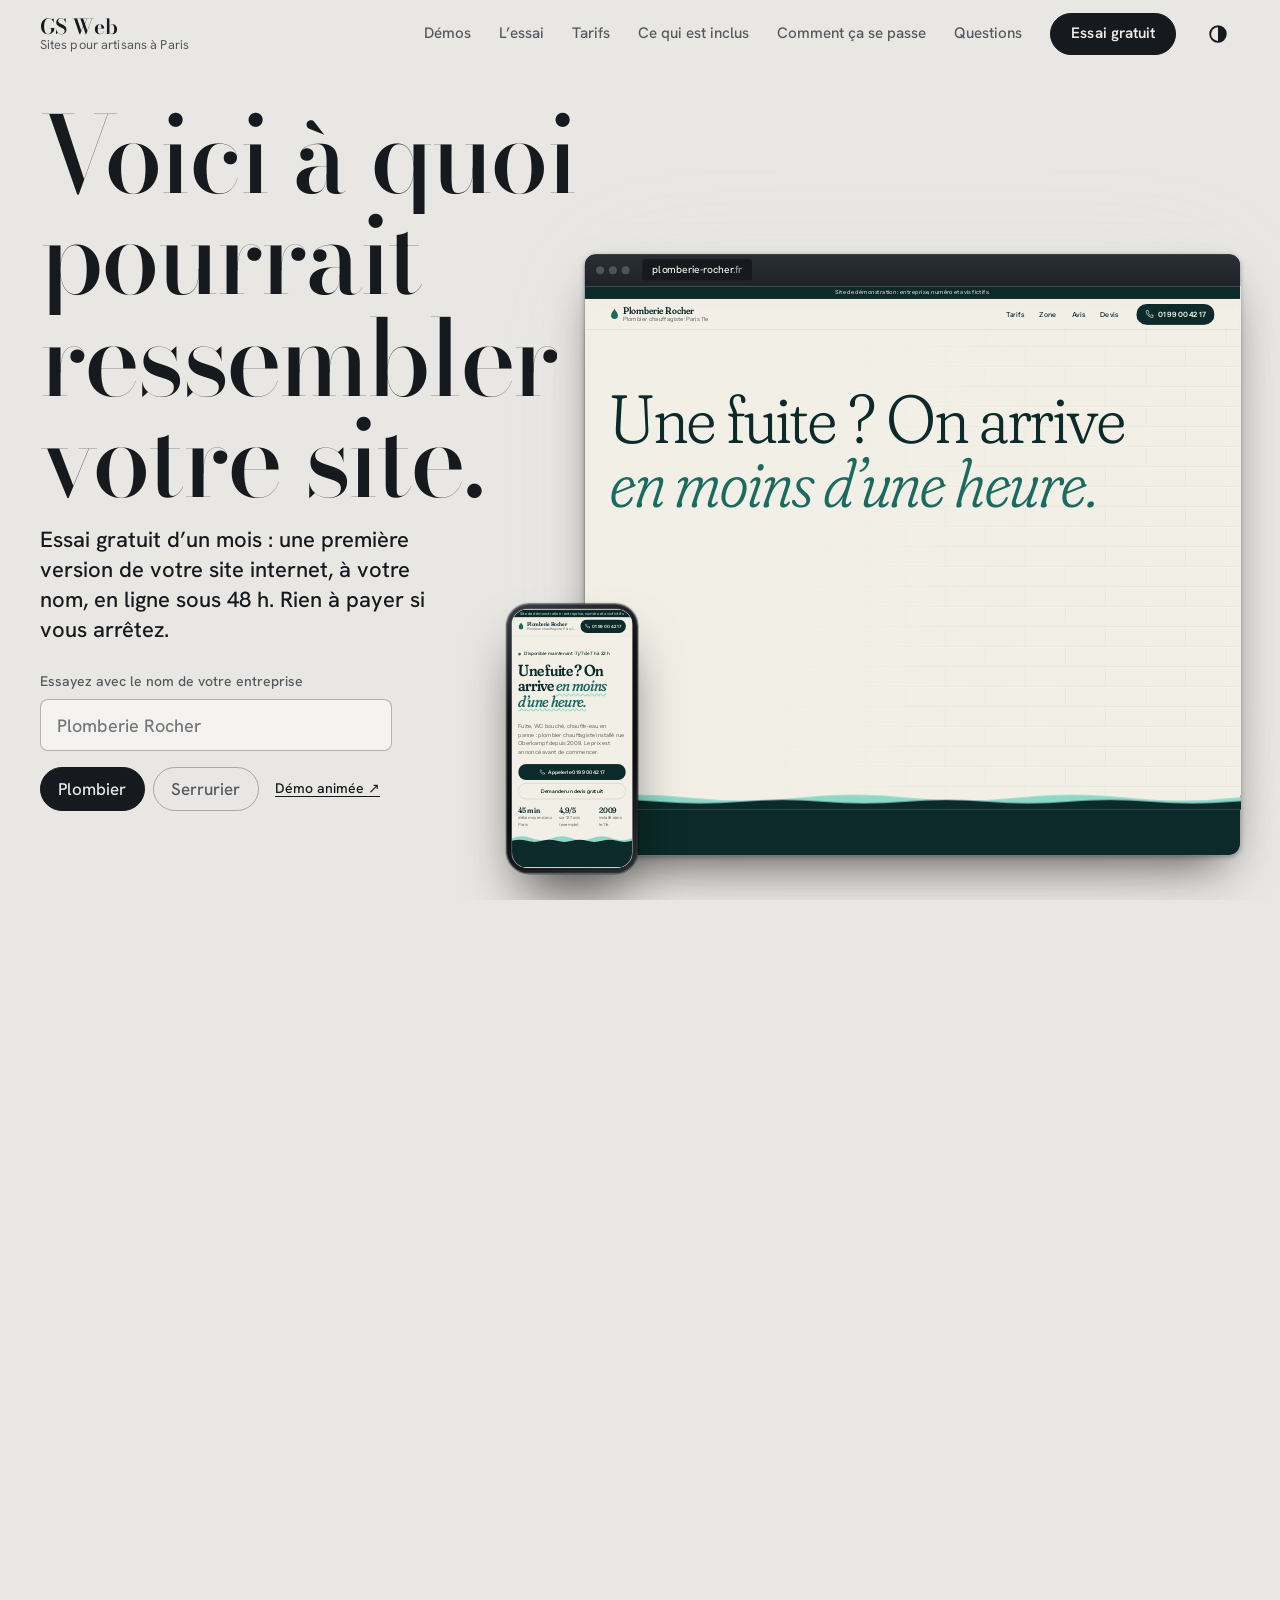
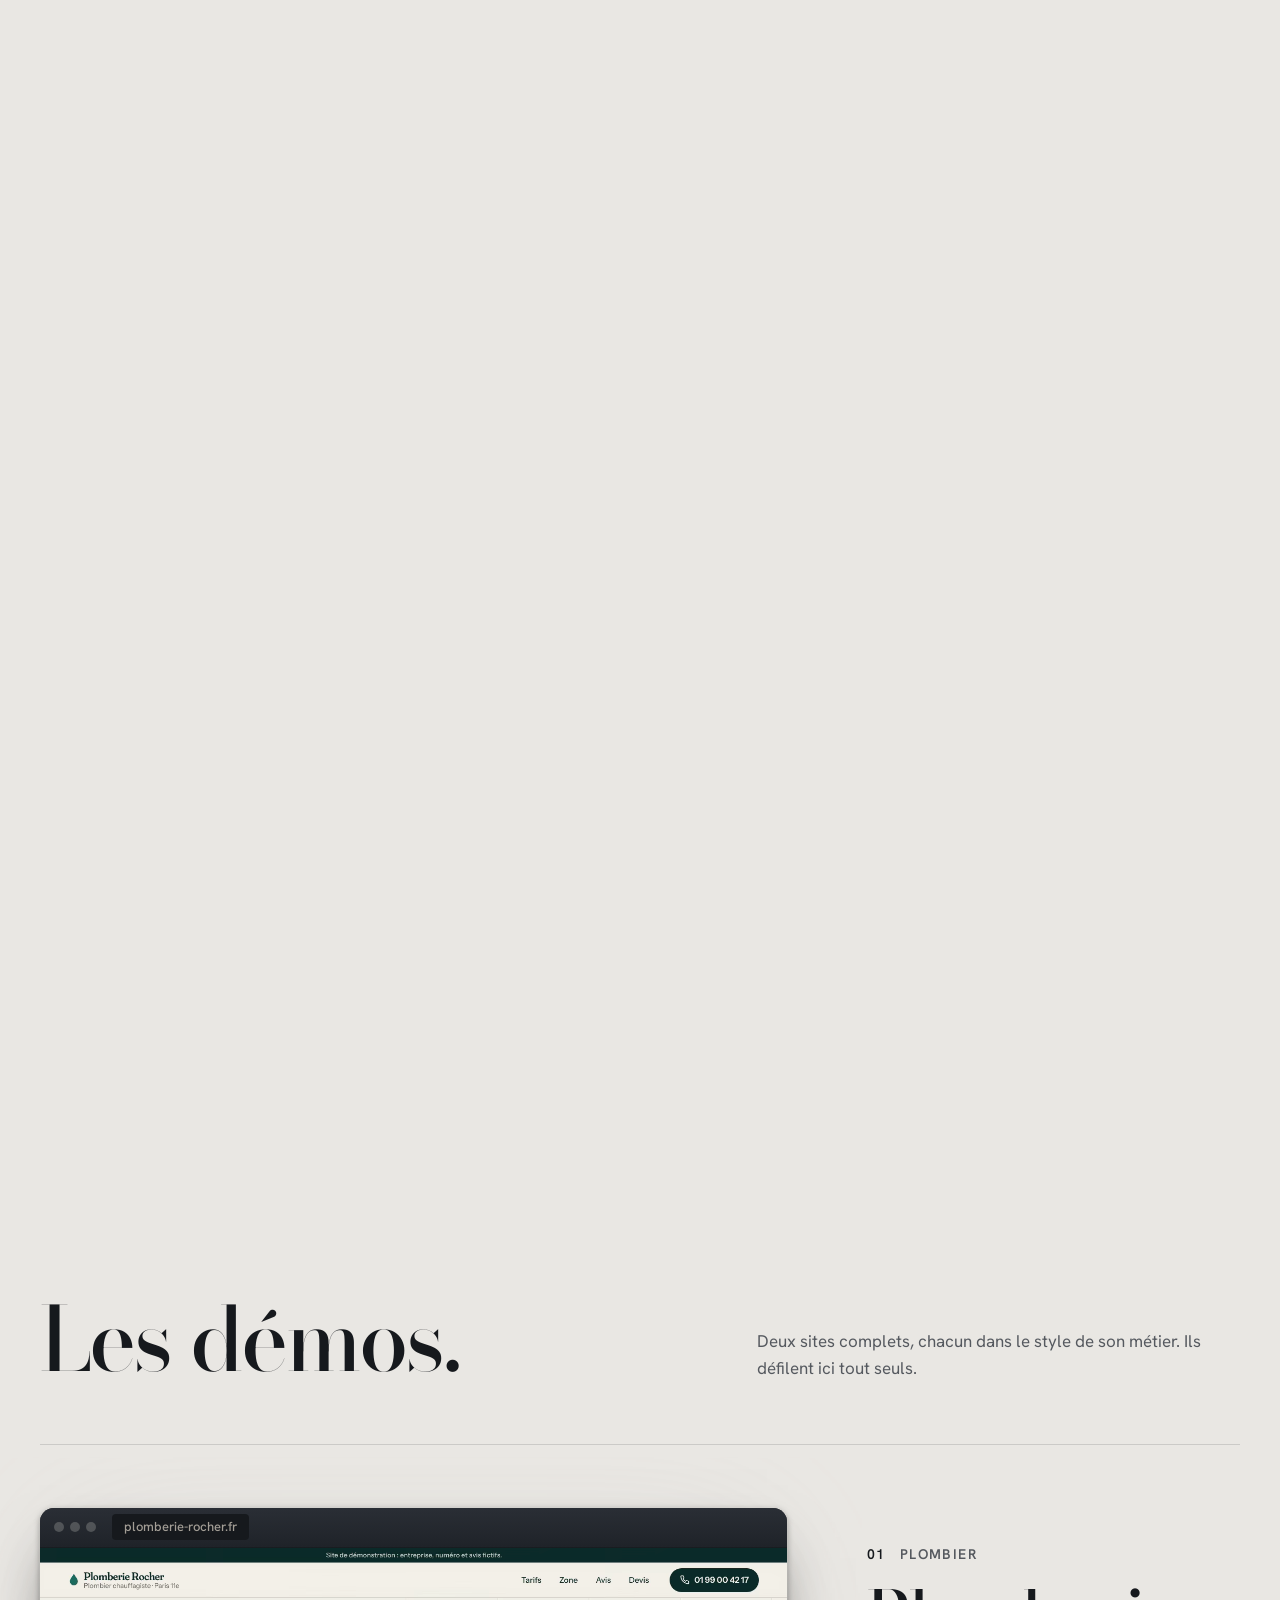
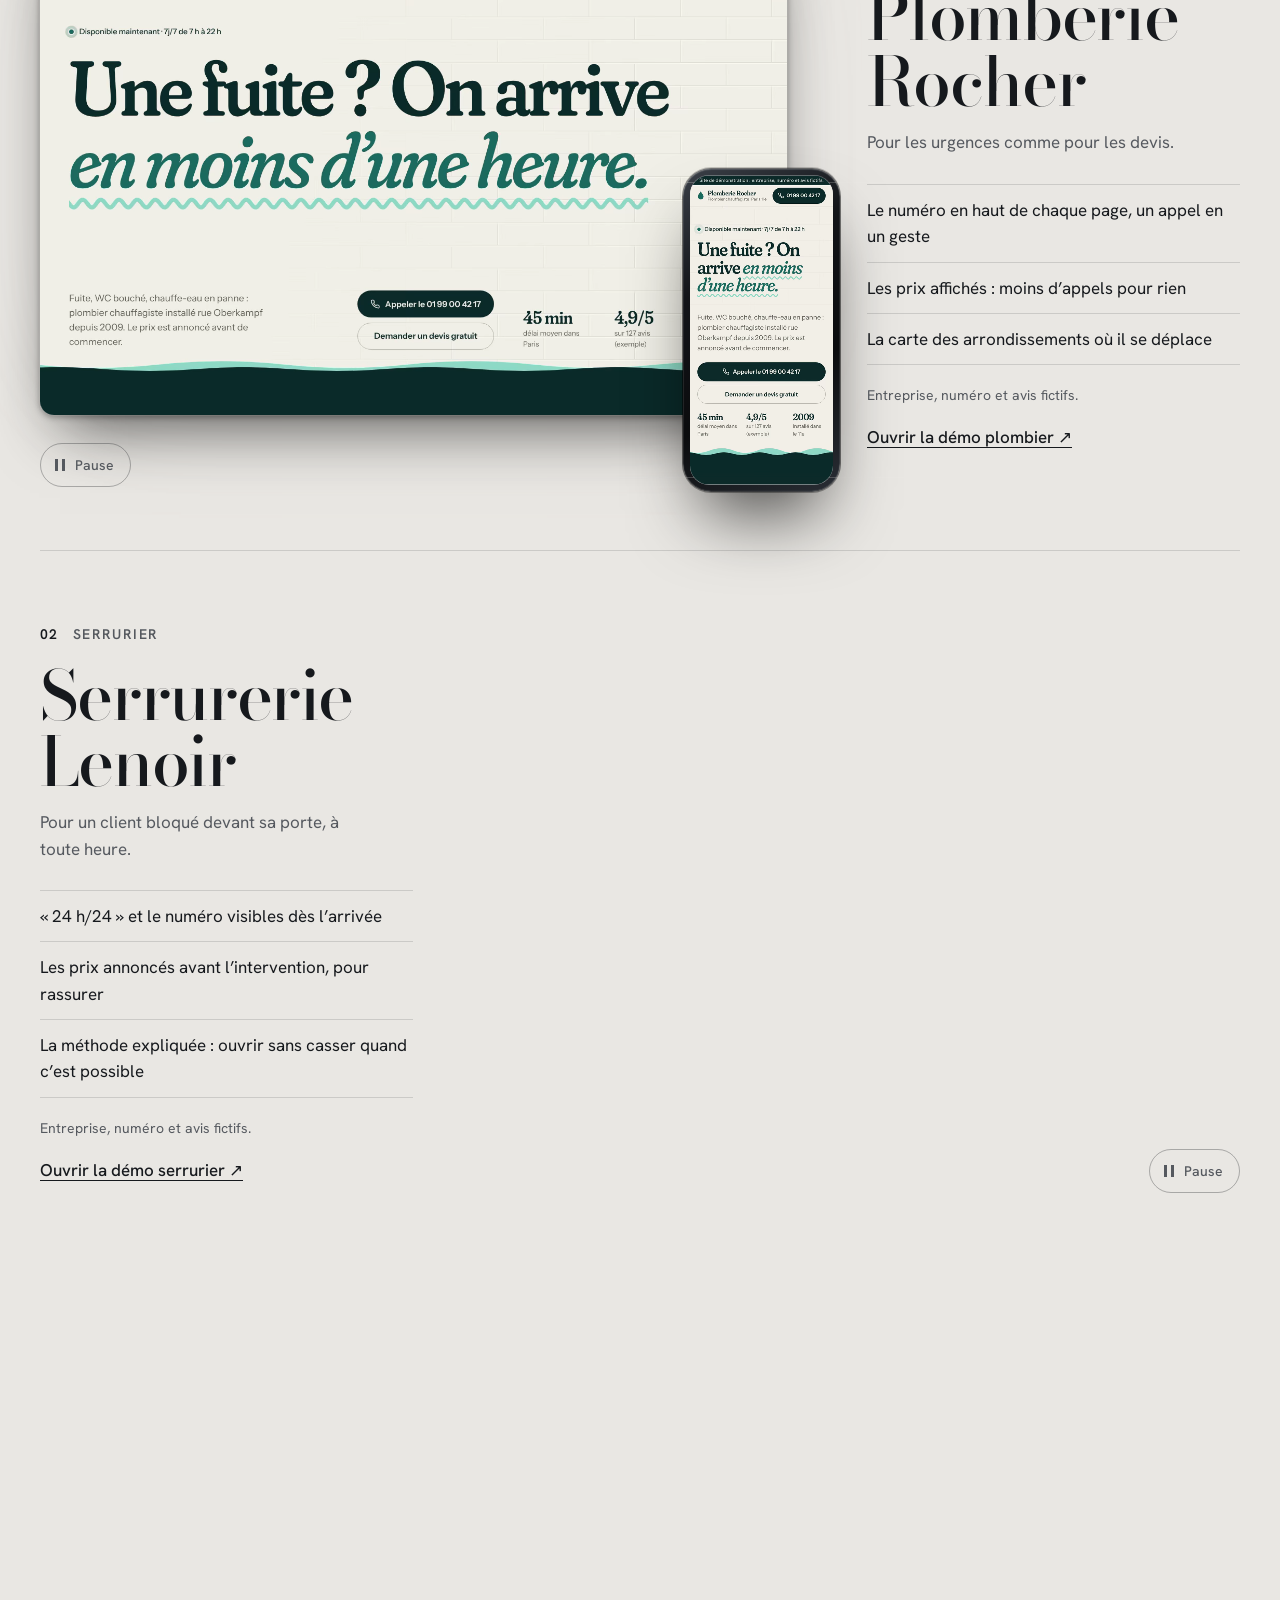
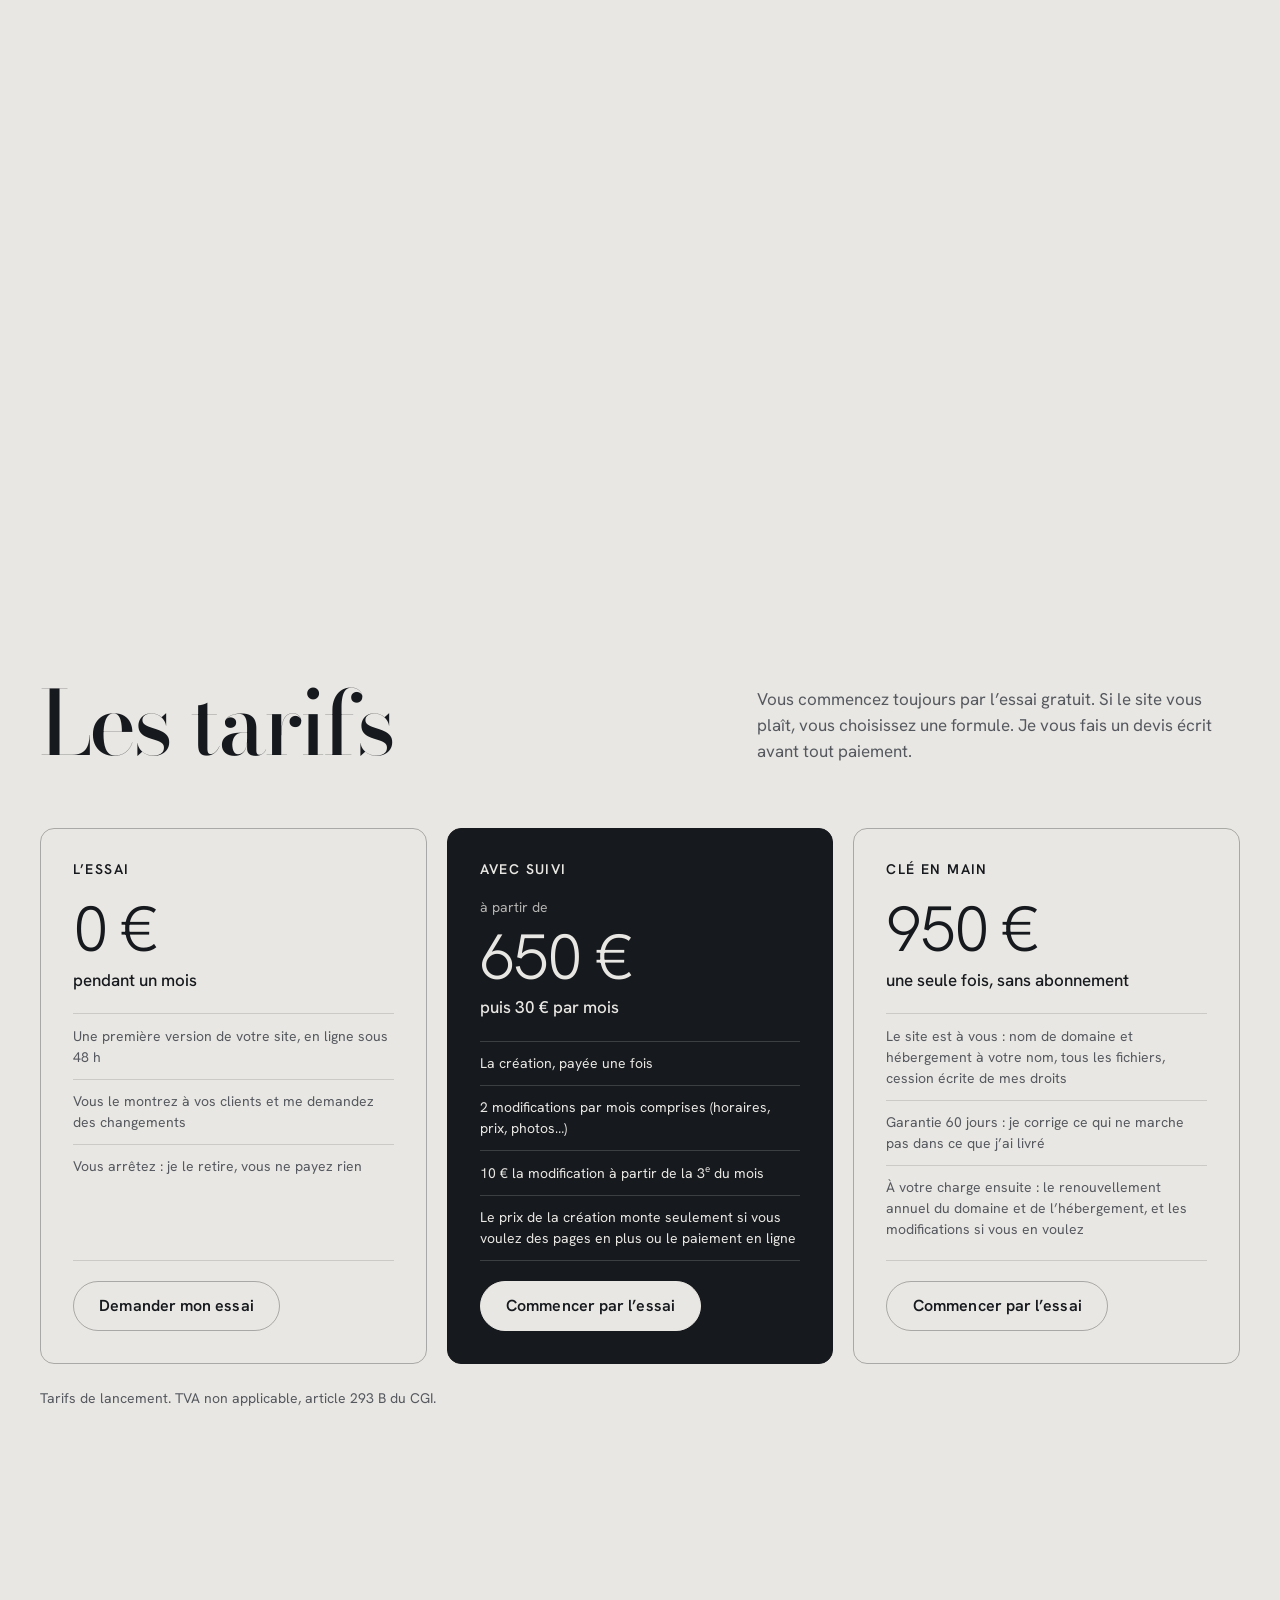
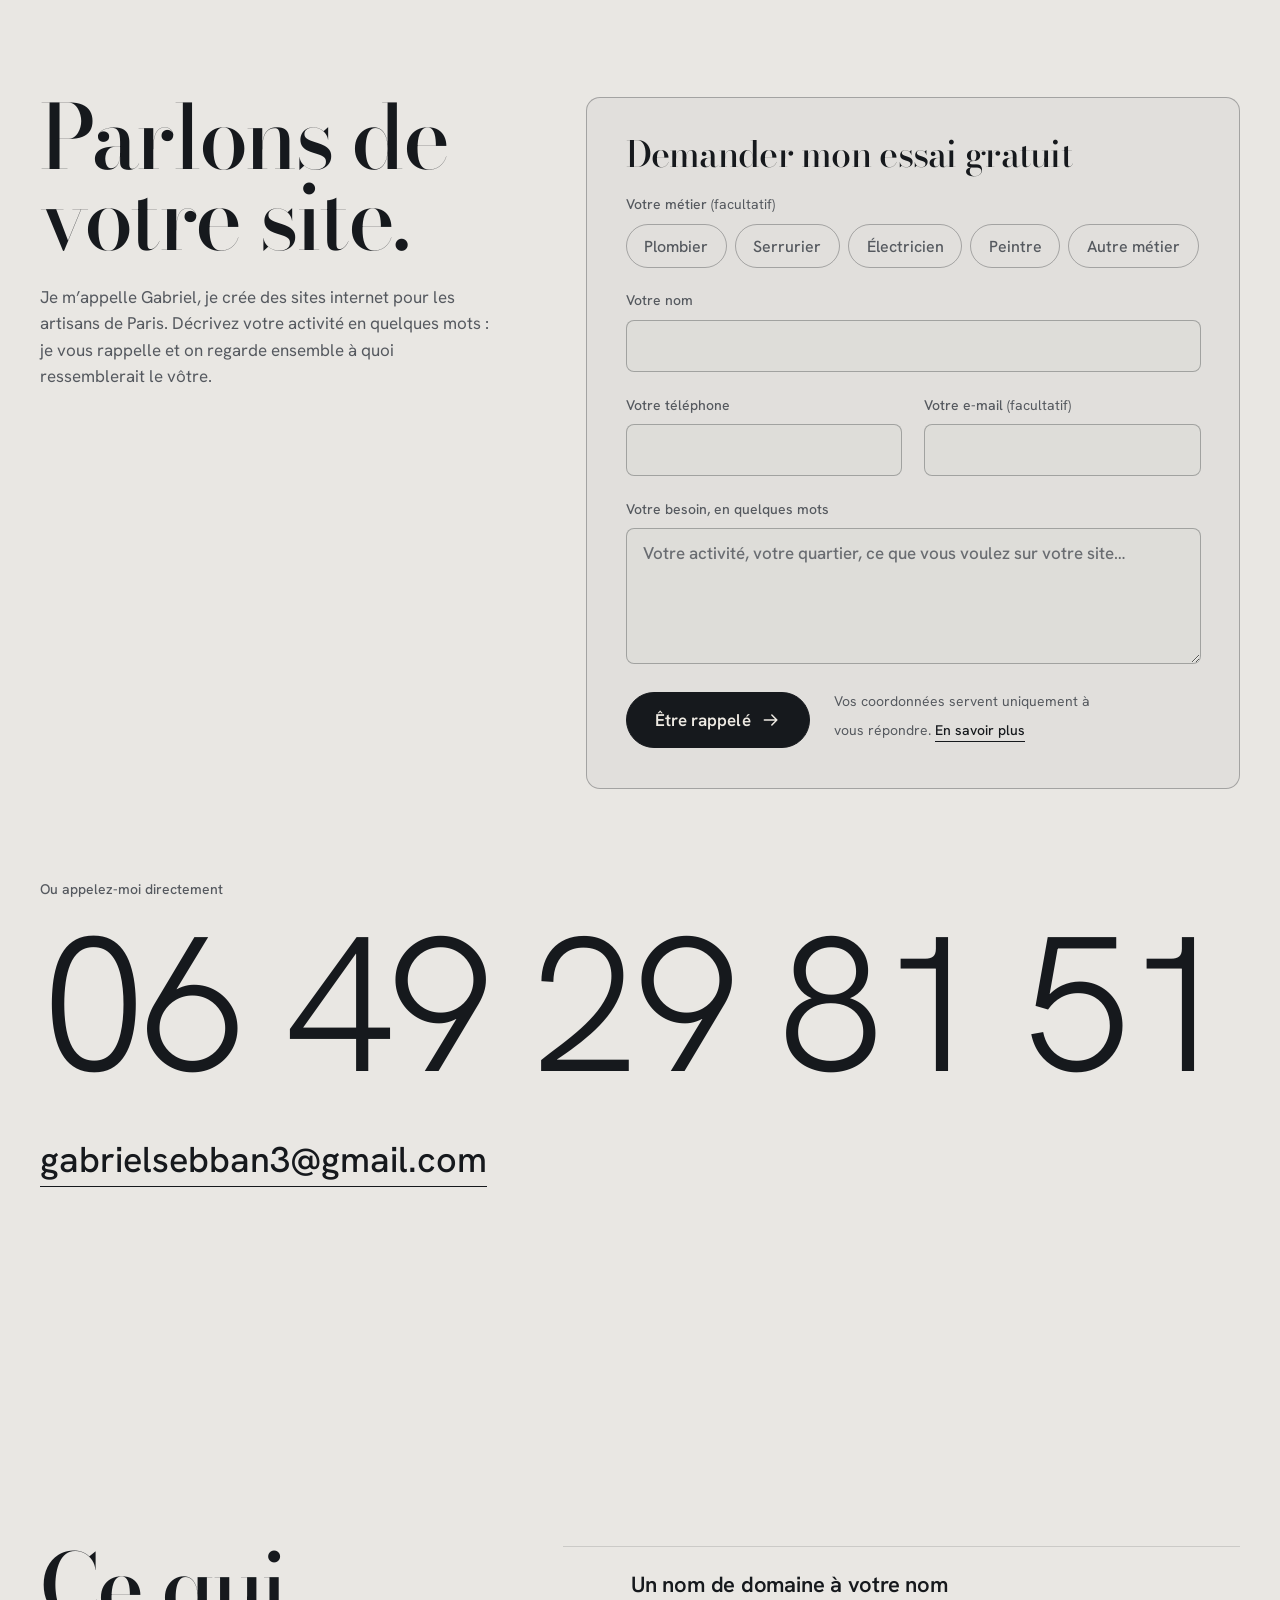
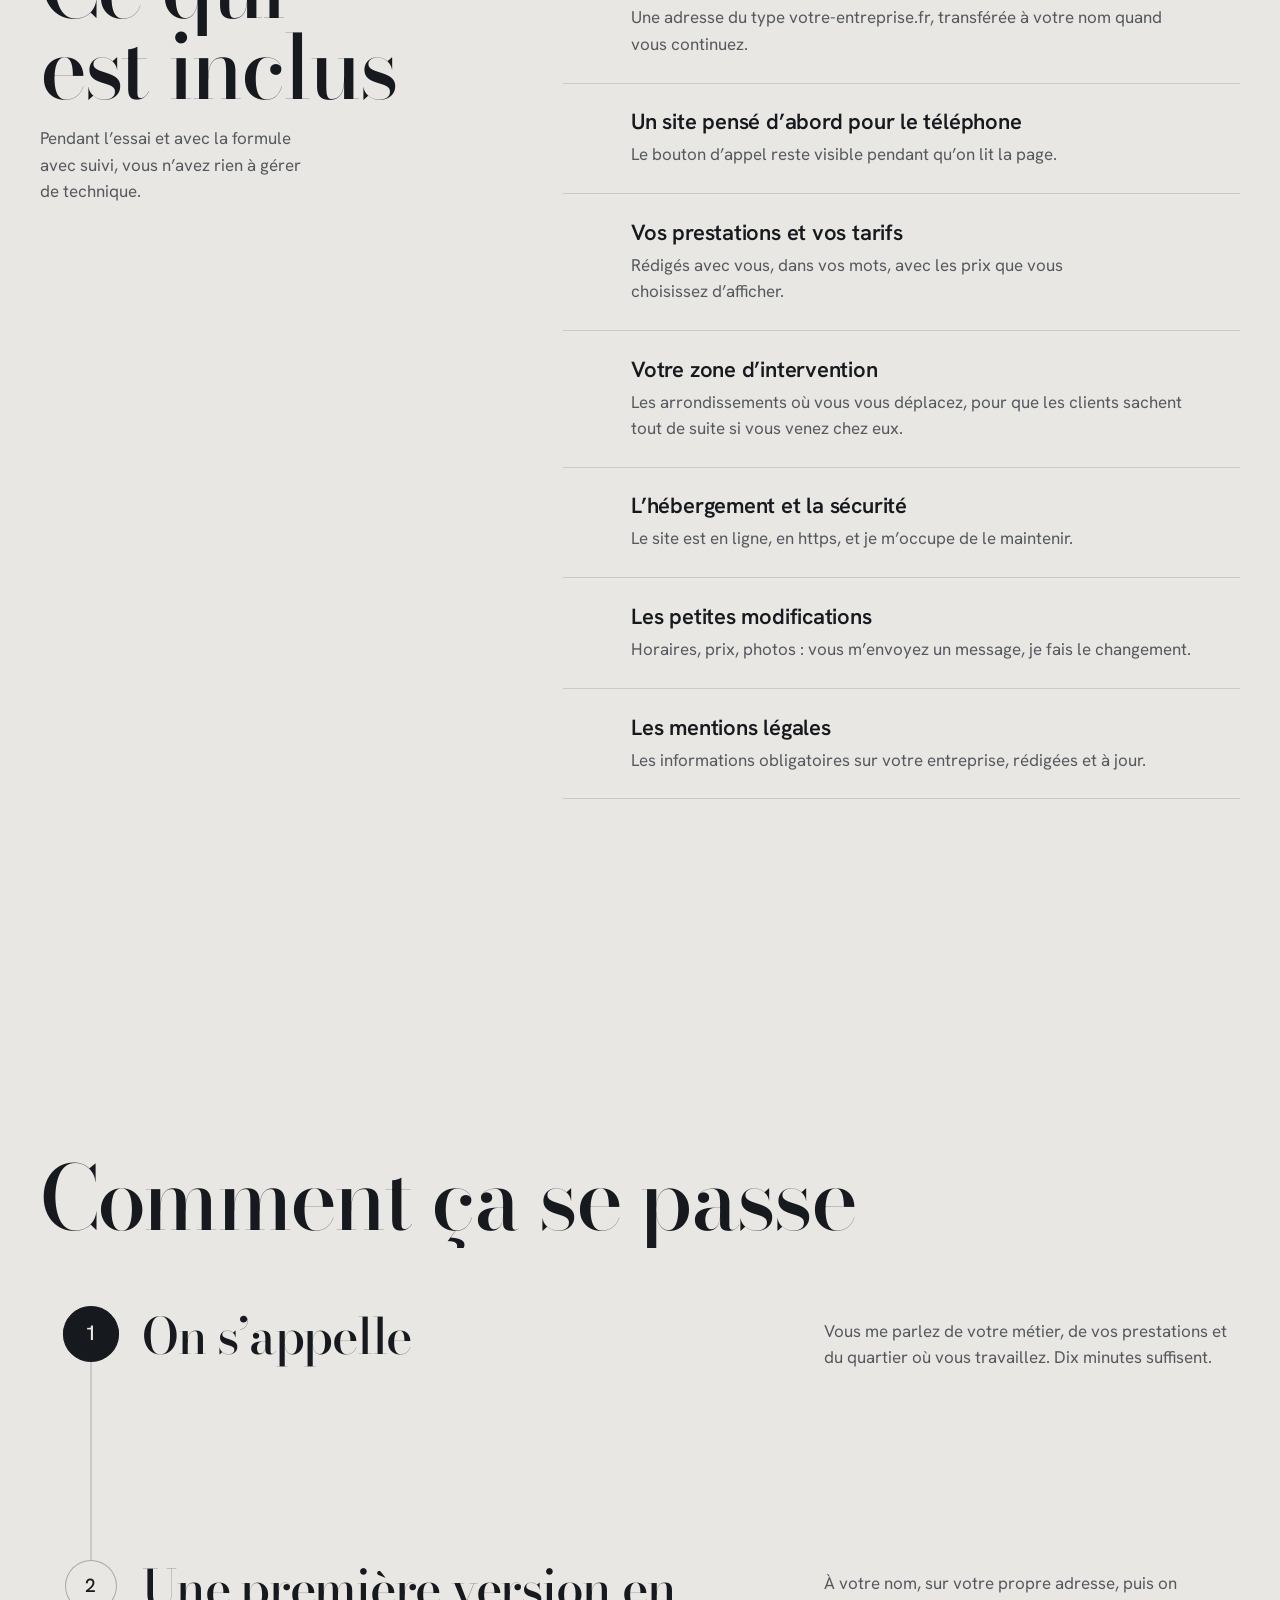
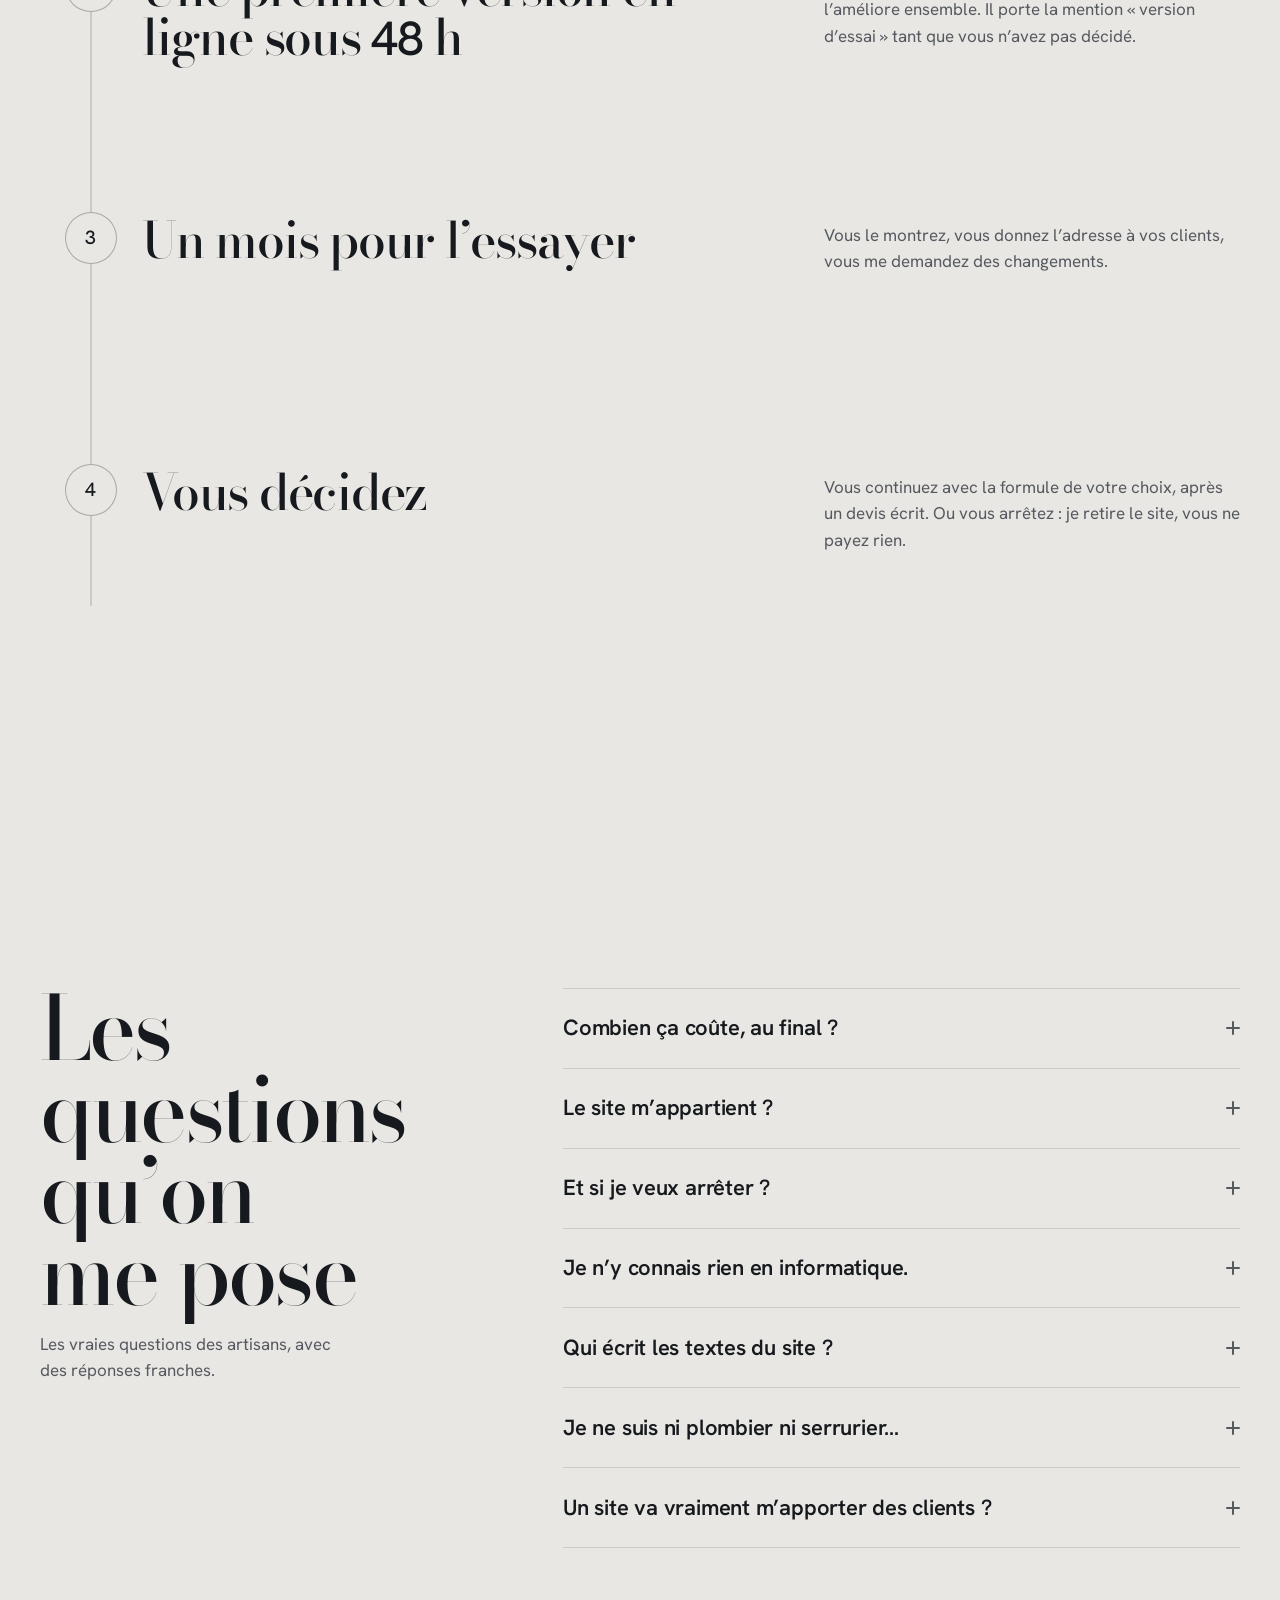
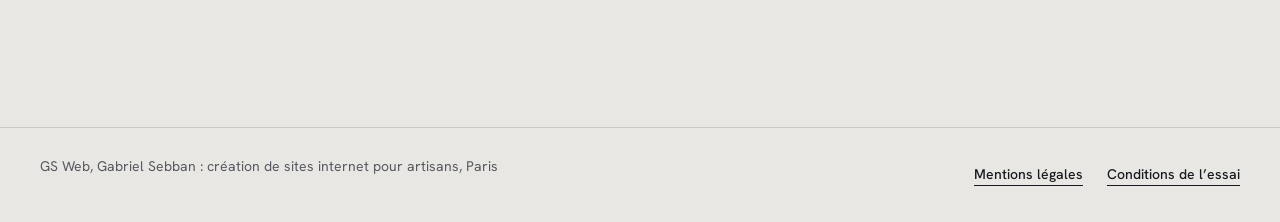
==== commit c1c24e96: "Téléphone : démo visible dès le premier écran, page raccourcie (20 → 13 écrans) Uniquement sous 900 " ====
--- a/index.html
+++ b/index.html
@@ -224,7 +224,6 @@
         <p class="plan__price"><span class="plan__from">à partir de</span><span class="plan__amount">650&nbsp;€</span><span class="plan__unit">puis 30&nbsp;€ par mois</span></p>
         <ul class="plan__list">
           <li>La création, payée une fois</li>
-          <li>Votre fiche Google créée ou améliorée avec vous</li>
           <li>2 modifications par mois comprises (horaires, prix, photos…)</li>
           <li>10&nbsp;€ la modification à partir de la 3<sup>e</sup> du mois</li>
           <li>Le prix de la création monte seulement si vous voulez des pages en plus ou le paiement en ligne</li>
@@ -236,7 +235,6 @@
         <p class="plan__price"><span class="plan__amount">950&nbsp;€</span><span class="plan__unit">une seule fois, sans abonnement</span></p>
         <ul class="plan__list">
           <li>Le site est à vous&nbsp;: nom de domaine et hébergement à votre nom, tous les fichiers, cession écrite de mes droits</li>
-          <li>Votre fiche Google créée ou améliorée avec vous</li>
           <li>Garantie 60 jours&nbsp;: je corrige ce qui ne marche pas dans ce que j’ai livré</li>
           <li>À votre charge ensuite&nbsp;: le renouvellement annuel du domaine et de l’hébergement, et les modifications si vous en voulez</li>
         </ul>
@@ -331,7 +329,6 @@
       <li><svg viewBox="0 0 32 32" aria-hidden="true"><path d="M6 17l7 7L26 9"/></svg><div><h3>Un site pensé d’abord pour le téléphone</h3><p>Le bouton d’appel reste visible pendant qu’on lit la page.</p></div></li>
       <li><svg viewBox="0 0 32 32" aria-hidden="true"><path d="M6 17l7 7L26 9"/></svg><div><h3>Vos prestations et vos tarifs</h3><p>Rédigés avec vous, dans vos mots, avec les prix que vous choisissez d’afficher.</p></div></li>
       <li><svg viewBox="0 0 32 32" aria-hidden="true"><path d="M6 17l7 7L26 9"/></svg><div><h3>Votre zone d’intervention</h3><p>Les arrondissements où vous vous déplacez, pour que les clients sachent tout de suite si vous venez chez eux.</p></div></li>
-      <li><svg viewBox="0 0 32 32" aria-hidden="true"><path d="M6 17l7 7L26 9"/></svg><div><h3>Votre fiche Google</h3><p>Celle qui s’affiche sur Google Maps quand on cherche votre métier près de chez soi. Je la crée ou je la complète avec vous&nbsp;: horaires, photos, lien vers votre site.</p></div></li>
       <li><svg viewBox="0 0 32 32" aria-hidden="true"><path d="M6 17l7 7L26 9"/></svg><div><h3>L’hébergement et la sécurité</h3><p>Le site est en ligne, en https, et je m’occupe de le maintenir.</p></div></li>
       <li><svg viewBox="0 0 32 32" aria-hidden="true"><path d="M6 17l7 7L26 9"/></svg><div><h3>Les petites modifications</h3><p>Horaires, prix, photos&nbsp;: vous m’envoyez un message, je fais le changement.</p></div></li>
       <li><svg viewBox="0 0 32 32" aria-hidden="true"><path d="M6 17l7 7L26 9"/></svg><div><h3>Les mentions légales</h3><p>Les informations obligatoires sur votre entreprise, rédigées et à jour.</p></div></li>
@@ -380,10 +377,6 @@
       <details class="faq__item">
         <summary>Je ne suis ni plombier ni serrurier…<span class="faq__ico" aria-hidden="true"></span></summary>
         <div class="faq__a"><p>Les démos sont des exemples. Électricien, peintre, chauffagiste, carreleur, menuisier… chaque site est dessiné pour votre métier, avec ses couleurs et ses codes — pas un modèle recopié.</p></div>
-      </details>
-      <details class="faq__item">
-        <summary>Est-ce que je vais apparaître sur Google ?<span class="faq__ico" aria-hidden="true"></span></summary>
-        <div class="faq__a"><p>Votre fiche Google (celle de Google Maps) est comprise dans les deux formules : je la crée ou je l’améliore avec vous, et je la relie à votre site. Google vous demande de confirmer que l’entreprise est bien à vous ; je vous guide pour cette étape. Personne ne peut vous promettre honnêtement la première place, mais une fiche complète, avec des photos et des avis, est souvent ce qui fait sonner le téléphone d’un artisan.</p></div>
       </details>
       <details class="faq__item">
         <summary>Un site va vraiment m’apporter des clients ?<span class="faq__ico" aria-hidden="true"></span></summary>
@@ -414,7 +407,6 @@
     { "@type": "Question", "name": "Peut-on arrêter quand on veut ?", "acceptedAnswer": { "@type": "Answer", "text": "Pendant l'essai gratuit, le site est retiré et rien n'est dû, sans justification. Ensuite, rien n'est engagé sans devis écrit accepté." } },
     { "@type": "Question", "name": "Faut-il s'y connaître en informatique ?", "acceptedAnswer": { "@type": "Answer", "text": "Non : rien à installer ni à gérer. Les modifications se demandent par simple message, deux par mois sont comprises dans la formule avec suivi." } },
     { "@type": "Question", "name": "Qui écrit les textes du site ?", "acceptedAnswer": { "@type": "Answer", "text": "Gabriel les rédige avec l'artisan, à partir d'un appel de dix minutes, dans les mots du métier. Tout est relu avant la mise en ligne." } },
-    { "@type": "Question", "name": "L'artisan apparaîtra-t-il sur Google ?", "acceptedAnswer": { "@type": "Answer", "text": "La fiche Google de l'artisan (Google Maps) est créée ou améliorée avec lui et reliée à son site, dans les deux formules. Aucune première place n'est promise." } },
     { "@type": "Question", "name": "Est-ce réservé aux plombiers et serruriers ?", "acceptedAnswer": { "@type": "Answer", "text": "Non, les démos sont des exemples : électricien, peintre, chauffagiste, carreleur, menuisier… chaque site est conçu pour le métier de l'artisan." } }
   ]
 }
--- a/css/sections.css
+++ b/css/sections.css
@@ -637,3 +637,69 @@
   .faq { grid-template-columns: 1fr; }
   .faq__head { position: static; }
 }
+
+/* Téléphones : accueil non épinglé (05/11/2026).
+   Avant : 4 écrans où l'on faisait défiler une démo déjà montrée plus bas, et le téléphone de la démo
+   commençait sous la barre d'appel. Maintenant le premier écran montre le titre, le champ « votre nom »
+   et le haut de la démo juste en dessous : le nom tapé apparaît tout de suite dans la démo. */
+.hero-kicker { display: none; }
+@media (max-width: 899px) {
+  .hero-kicker { display: block; order: 1; margin: 0 0 .75rem; font-size: var(--t-xs); font-weight: 600; letter-spacing: .06em; text-transform: uppercase; color: var(--muted); }
+  .hero-title { order: 2; font-size: clamp(2.25rem, 10.5vw, 3.25rem); }
+  .js .scene, .js .scene.is-live { height: auto; }
+  .scene__pin, .js .scene__pin { position: static; height: auto; overflow: visible; display: flex; flex-direction: column; padding-bottom: 2.5rem; }
+  .scene__intro, .js .scene__intro { display: contents; }
+  .namer { order: 3; margin-top: 1.25rem; }
+  .stage, .js .stage { order: 4; position: relative; inset: auto; margin: 1.25rem 0 0; height: min(60svh, 500px); transform: none; }
+  .phone, .js .phone { height: 100%; width: auto; aspect-ratio: 390 / 800; margin-inline: auto; }
+  .js .shot--mobile { transform: none; }
+  .controls { order: 5; justify-content: center; margin-top: 1.25rem; }
+  .hero-offer { order: 6; margin-top: 1.5rem; }
+  .tour, .js .tour, .tour-now, .js .tour-now { display: none; }
+}
+
+/* Téléphones : « Les démos » côte à côte (05/11/2026). Les deux vidéos restent visibles sans clic,
+   en un écran et demi au lieu de quatre ; le détail de chaque démo se voit dans la démo elle-même. */
+@media (max-width: 899px) {
+  .cases { display: grid; grid-template-columns: minmax(0, 1fr) minmax(0, 1fr); gap: 0 .75rem; padding-block: 3.5rem 2.5rem; }
+  .cases__head { grid-column: 1 / -1; margin-bottom: 1.5rem; }
+  .case, .case--flip { padding-block: 1.25rem 0; align-content: start; }
+  .case__style, .case__list { display: none; }
+  .case__media, .case--flip .case__media { order: 1; margin-top: 0; gap: .75rem; }
+  .case .phone, .case--flip .phone, .js .case .phone { width: 100%; max-width: 290px; margin-inline: auto; }
+  .case__kicker { order: 2; margin-top: 1rem; }
+  .case__name { order: 3; margin-top: .35rem; font-size: 1.45rem; }
+  .case__more { order: 4; margin-top: .25rem; font-size: var(--t-s, 1rem); }
+  .case__more .link { display: inline-flex; align-items: center; min-height: 44px; }
+  .case__note { order: 5; margin-top: .25rem; }
+}
+
+/* Téléphones : page resserrée (05/11/2026, suite). Même contenu, moins de vide entre les blocs,
+   et « un mois » sur une seule ligne, sur toute la largeur, comme sur ordinateur. */
+@media (max-width: 899px) {
+  :root { --section: 3.5rem; }
+  .offer__panel, .js .offer__panel { min-height: 0; padding-block: var(--section); gap: 1.5rem; }
+  .offer__title { gap: .5rem; }
+  .offer__big, .js .offer__big { font-size: calc((100vw - 2 * var(--gutter)) / 3.55); white-space: nowrap; }
+  .offer__big .ow { display: inline-block; }
+  .offer__body { gap: .85rem; }
+  .pricing__head { margin-bottom: 1.75rem; }
+  .plan { gap: 1rem; padding: 1.25rem; }
+  .plan__list li { padding: .5rem 0; }
+  .contact { min-height: 0; }
+  .js .quote, .quote__row { gap: 1.1rem; }
+  .contact__or { margin-top: 2.5rem; }
+  .included { gap: 1.5rem; }
+  .checklist li { padding: 1.1rem 0; }
+  .steps h2 { margin-bottom: 2.25rem; }
+  .steps__list { gap: 2.25rem; }
+  .step > div { min-height: 0; }
+  .faq { gap: 1.25rem; }
+  .faq__item summary { padding: .95rem 0; }
+  :root { --t-h2: 2.6rem; }
+  .checklist li { padding: .9rem 0; }
+  .step h3 { font-size: 1.75rem; }
+  .field textarea { min-height: 6.5rem; }
+  /* Carte « L'essai » : on garde le « 0 € » ; sa liste répète mot pour mot le bloc de l'offre juste au-dessus */
+  .plans > .plan:first-child .plan__list { display: none; }
+}
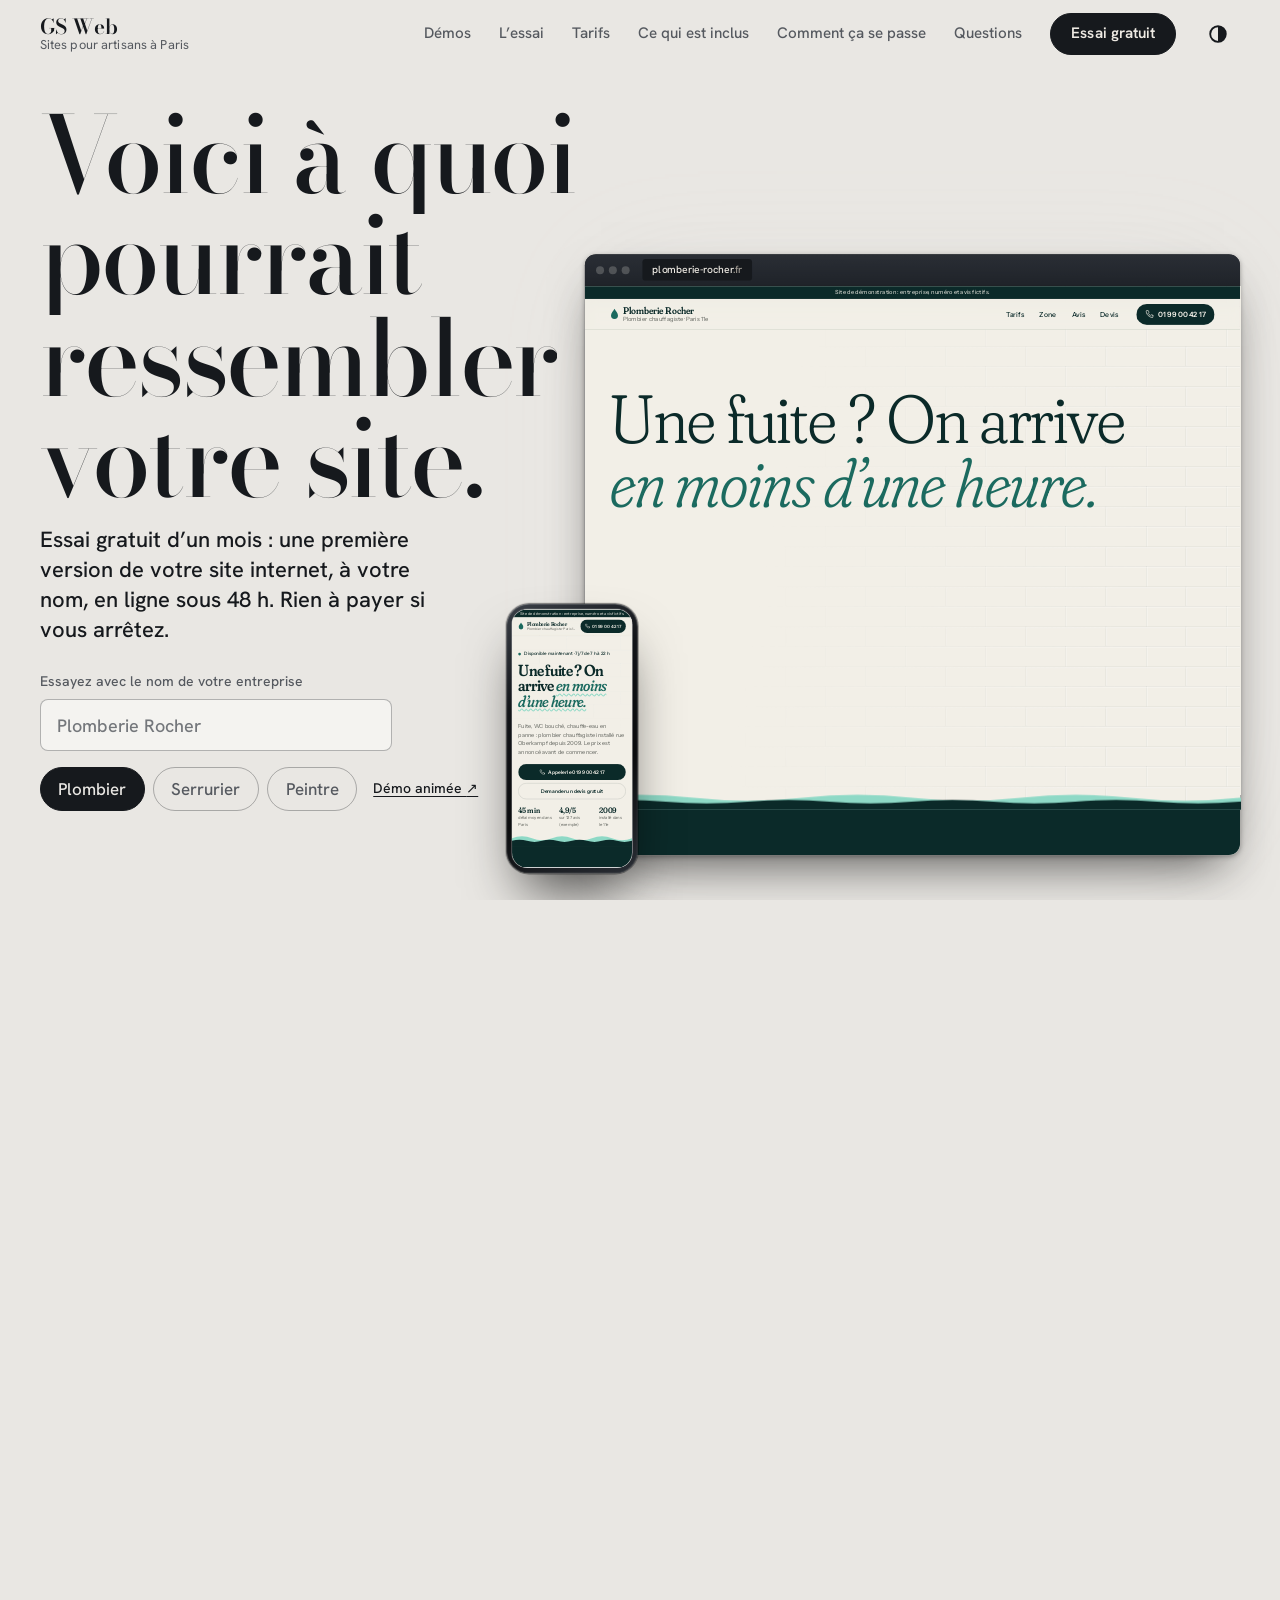
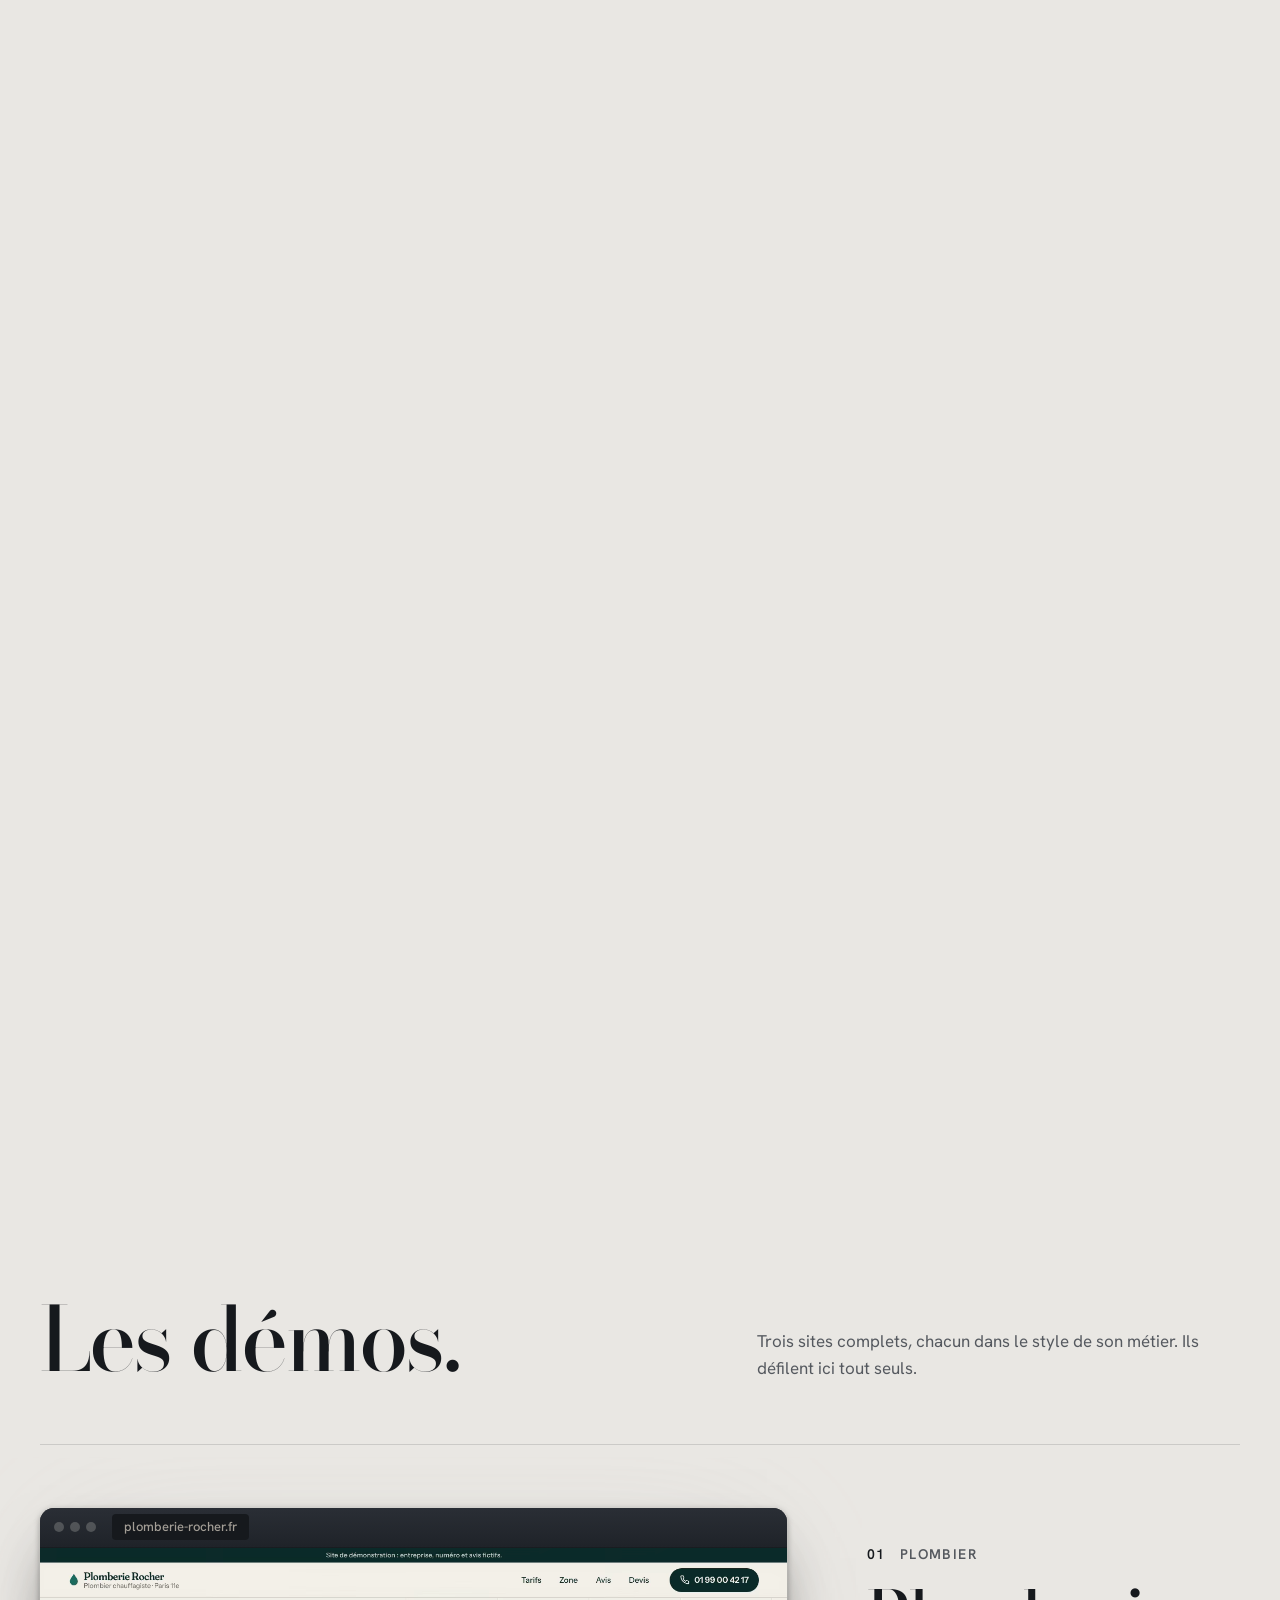
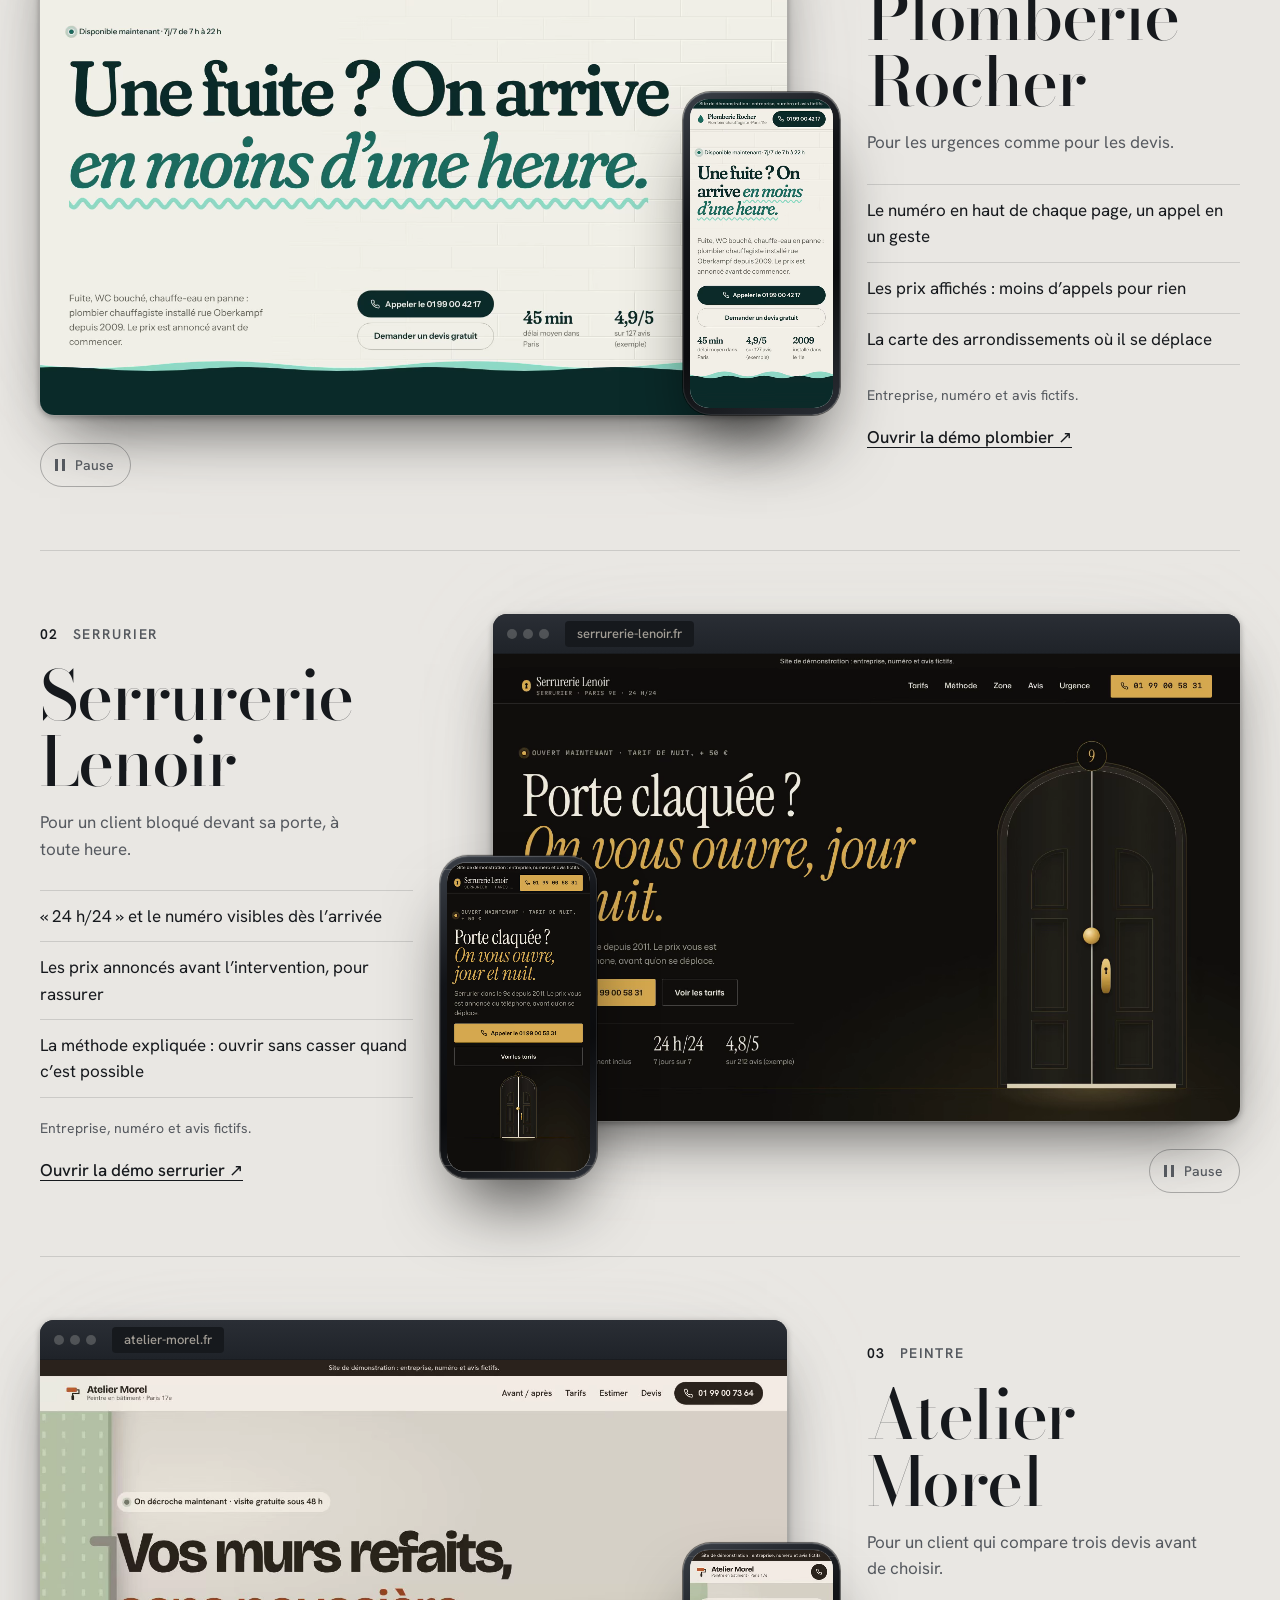
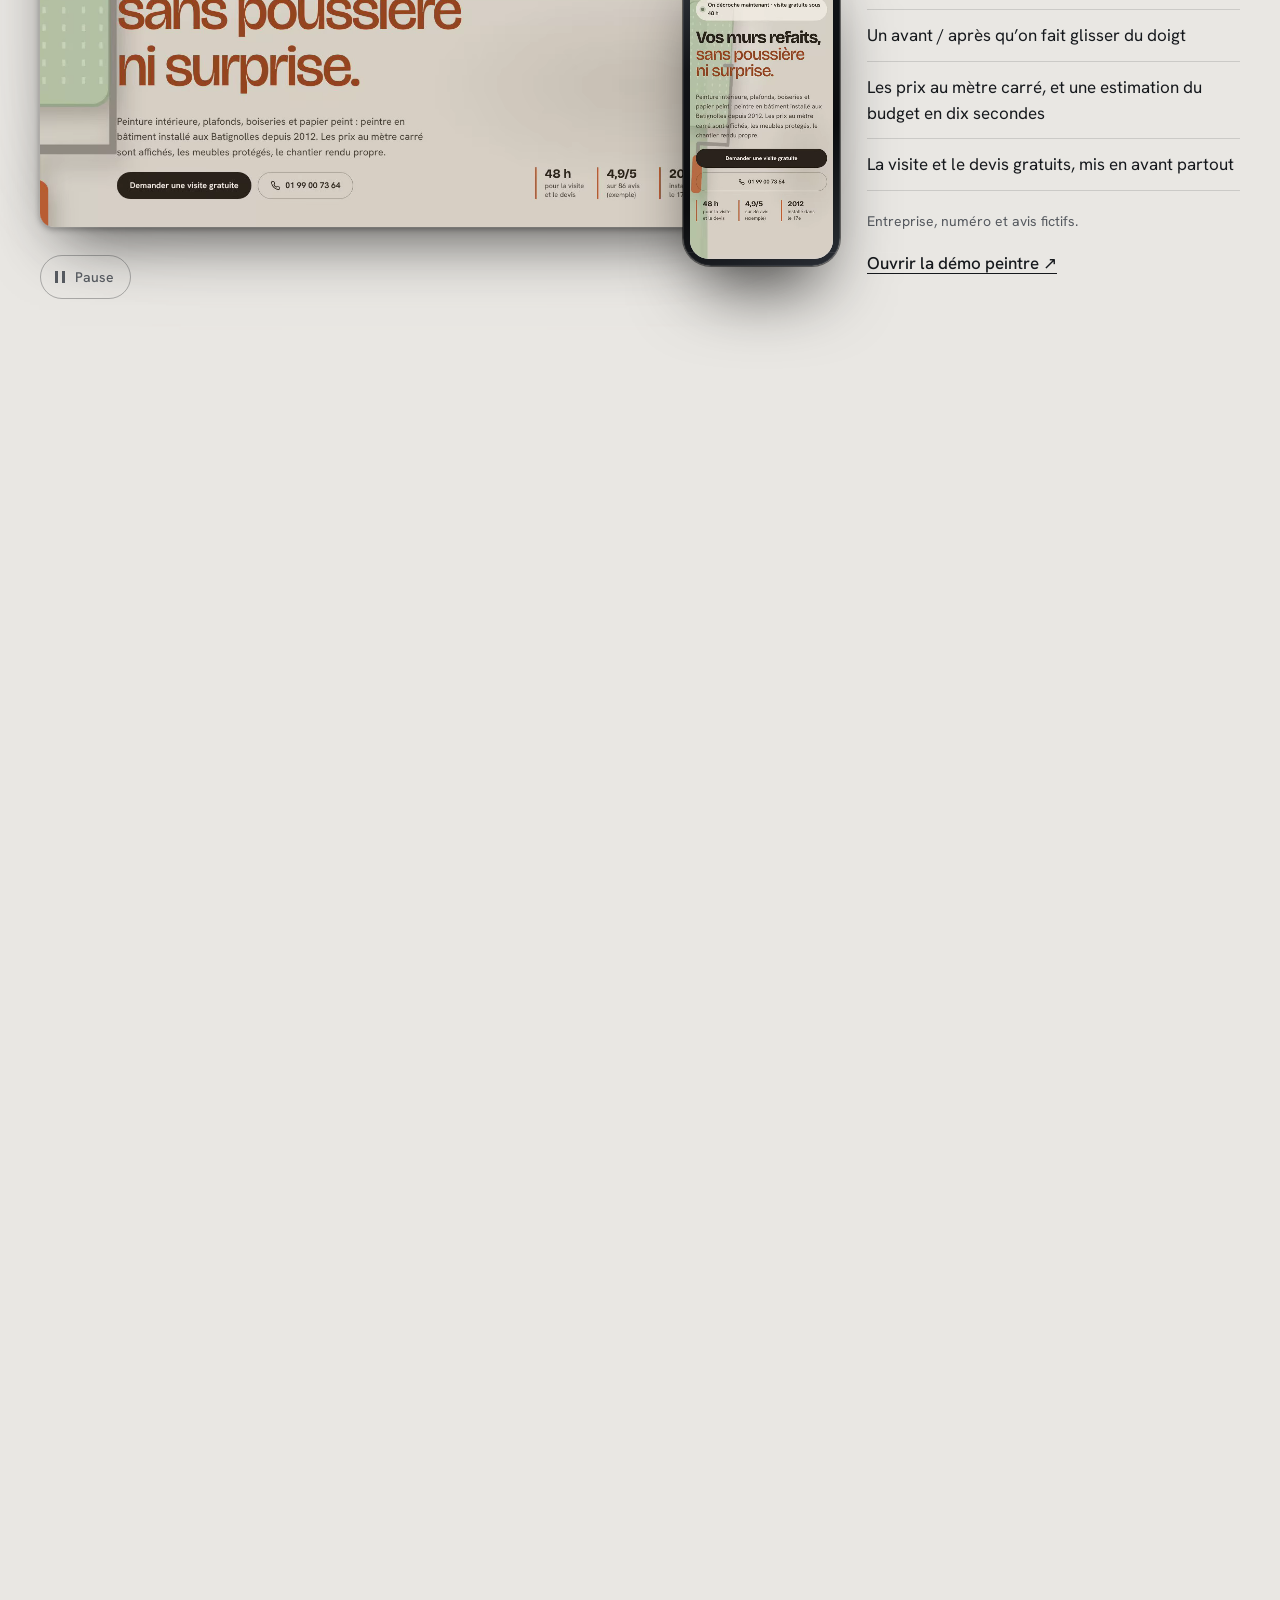
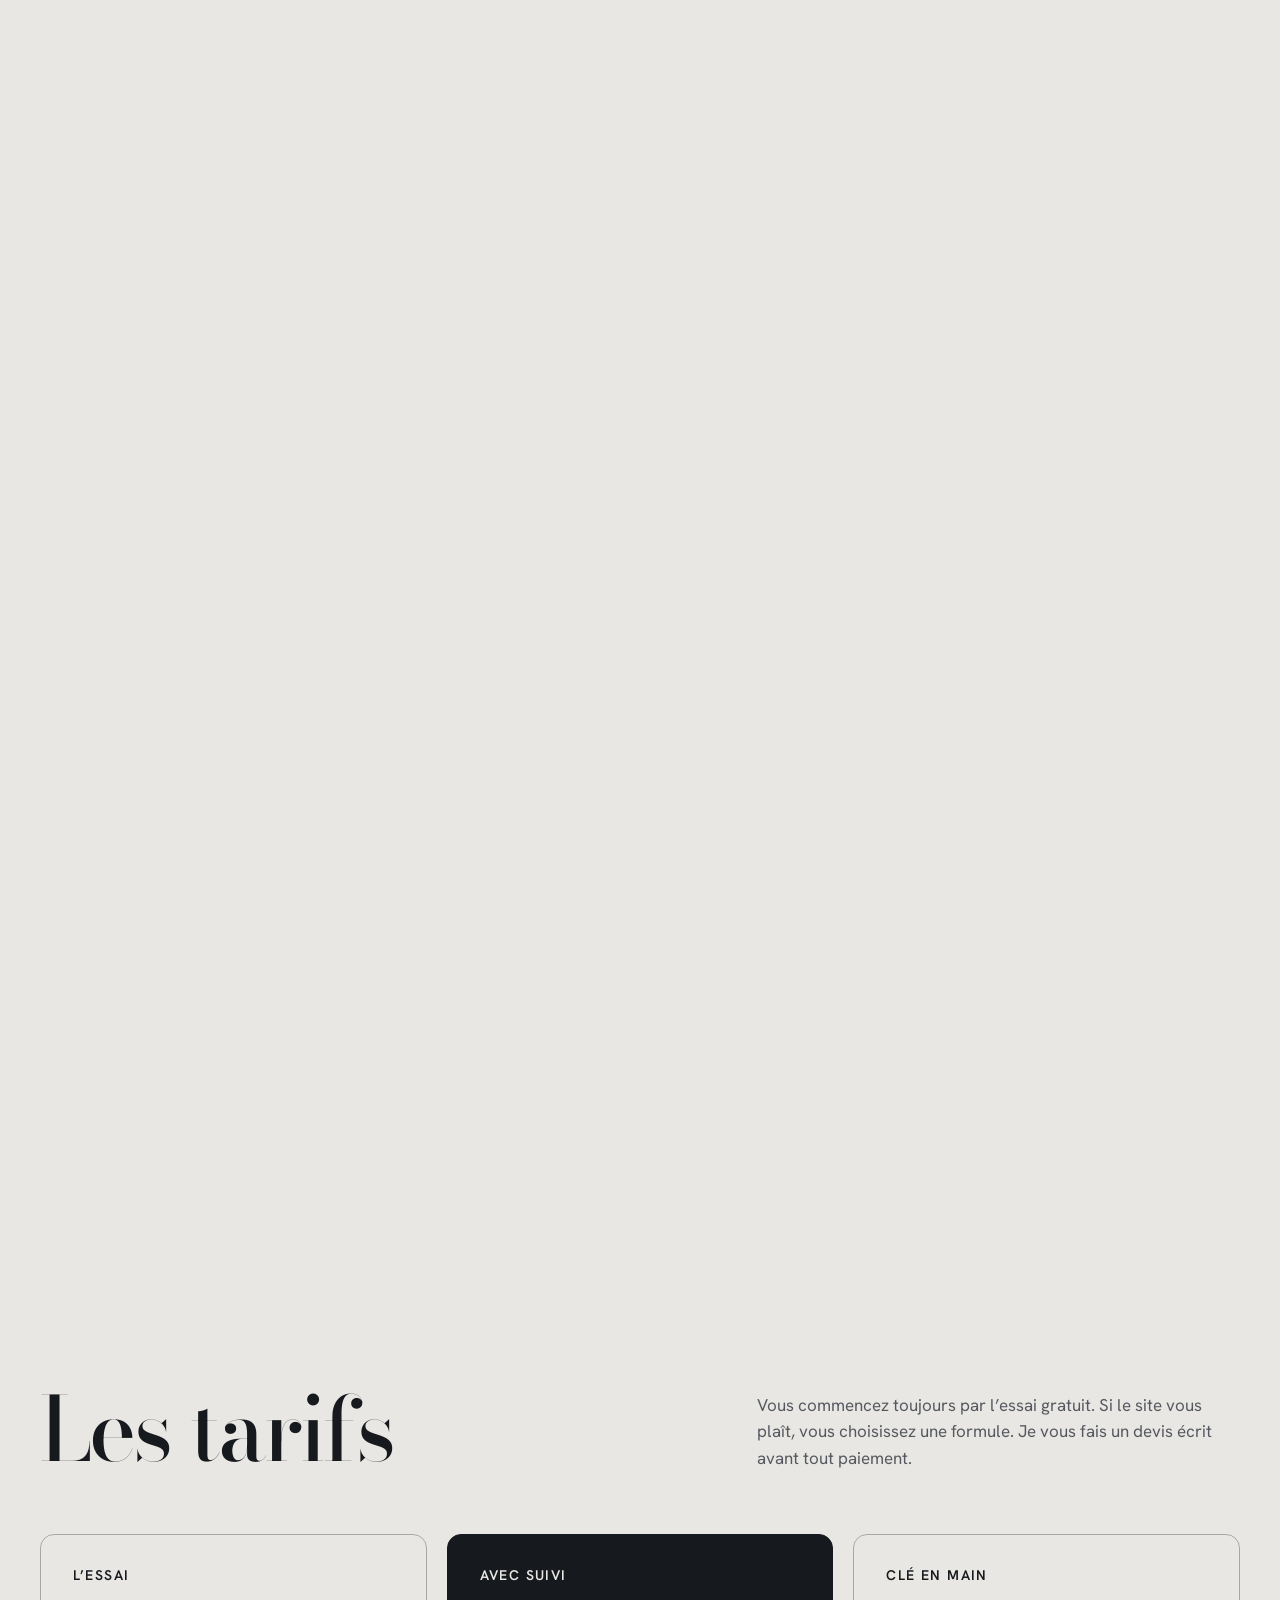
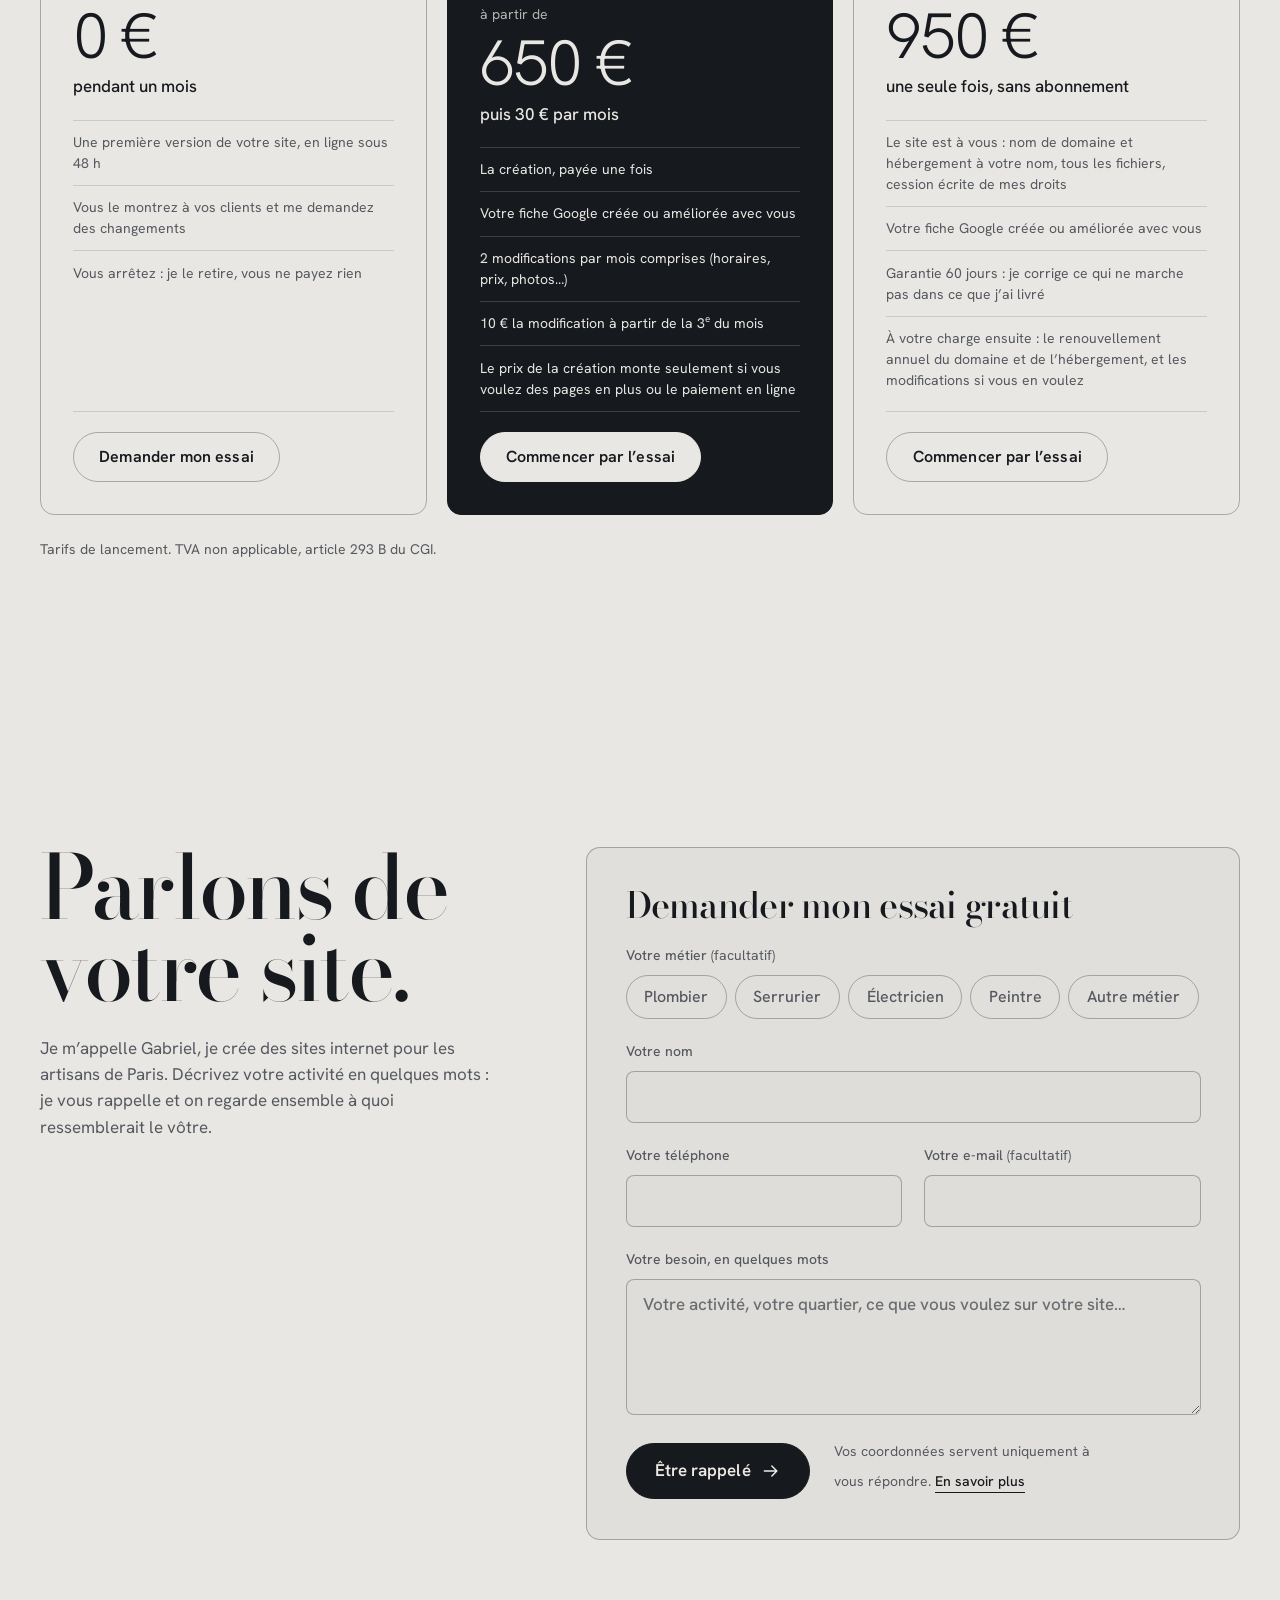
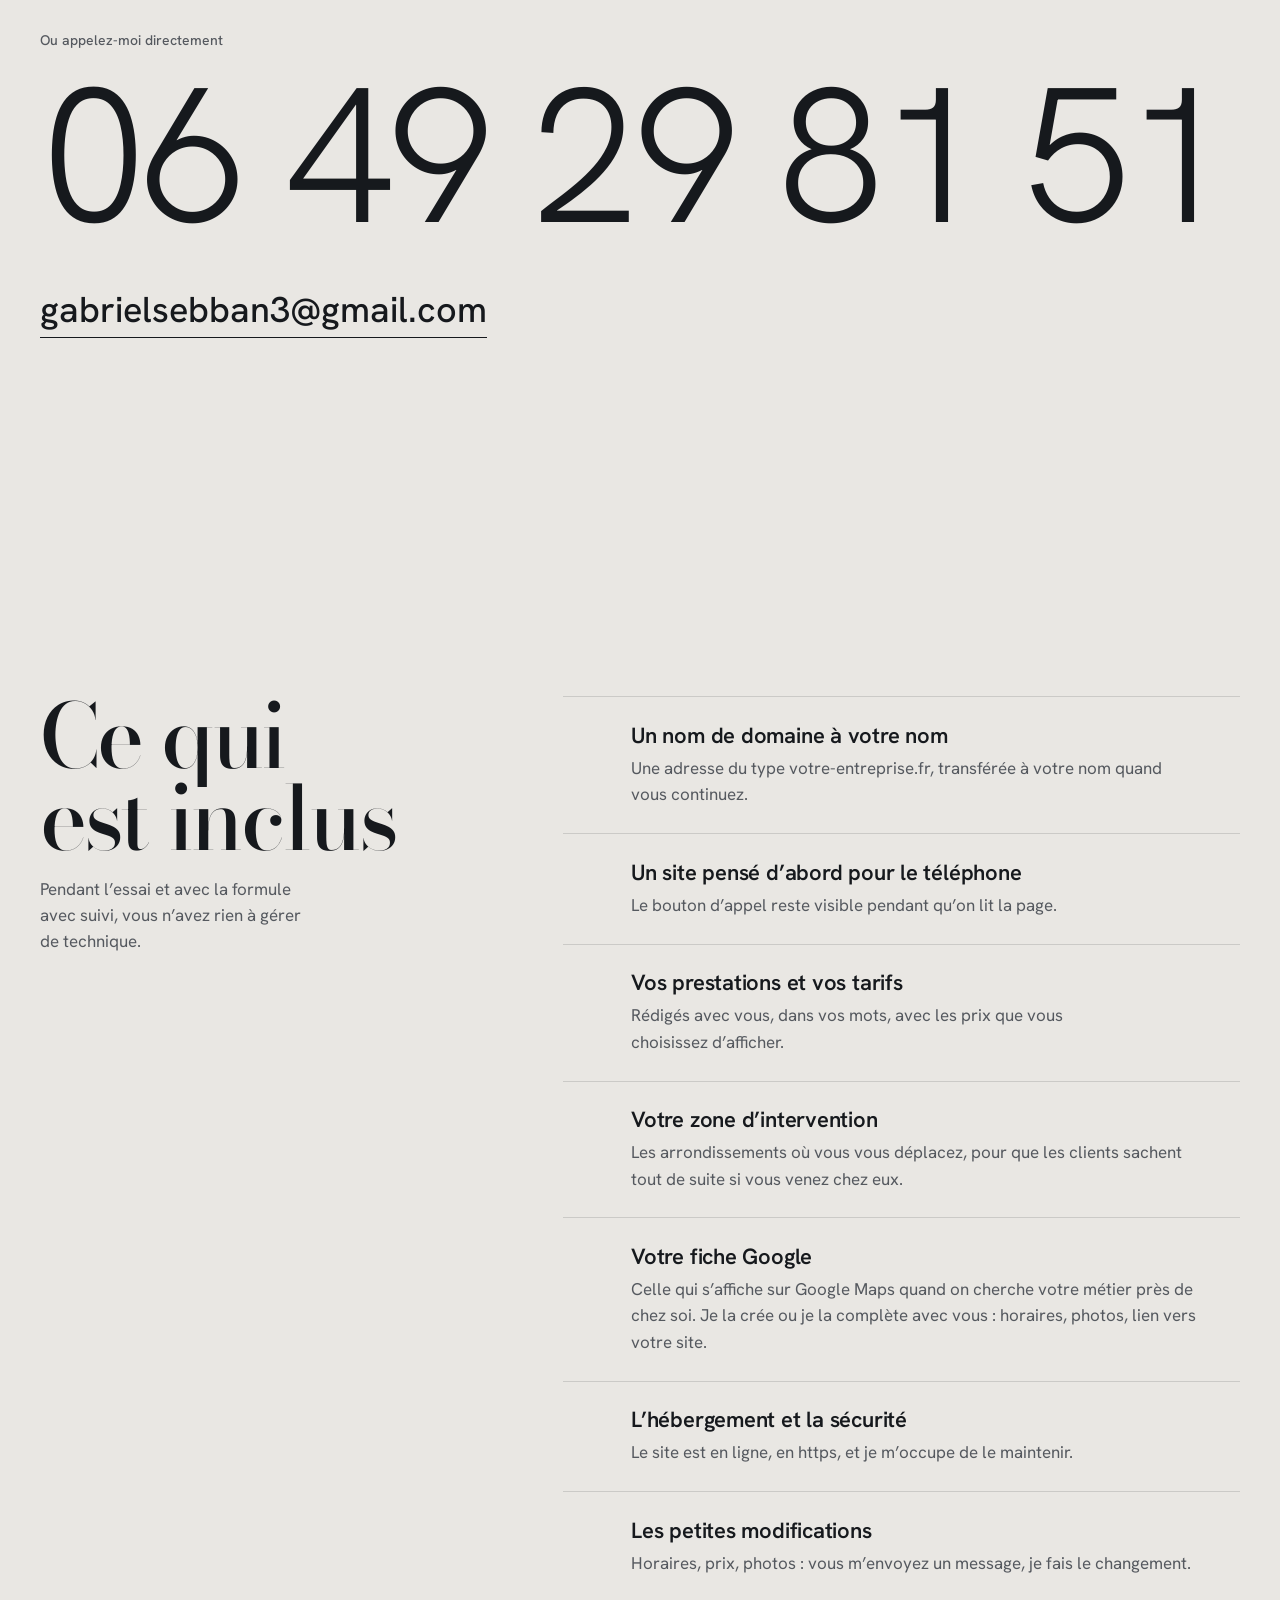
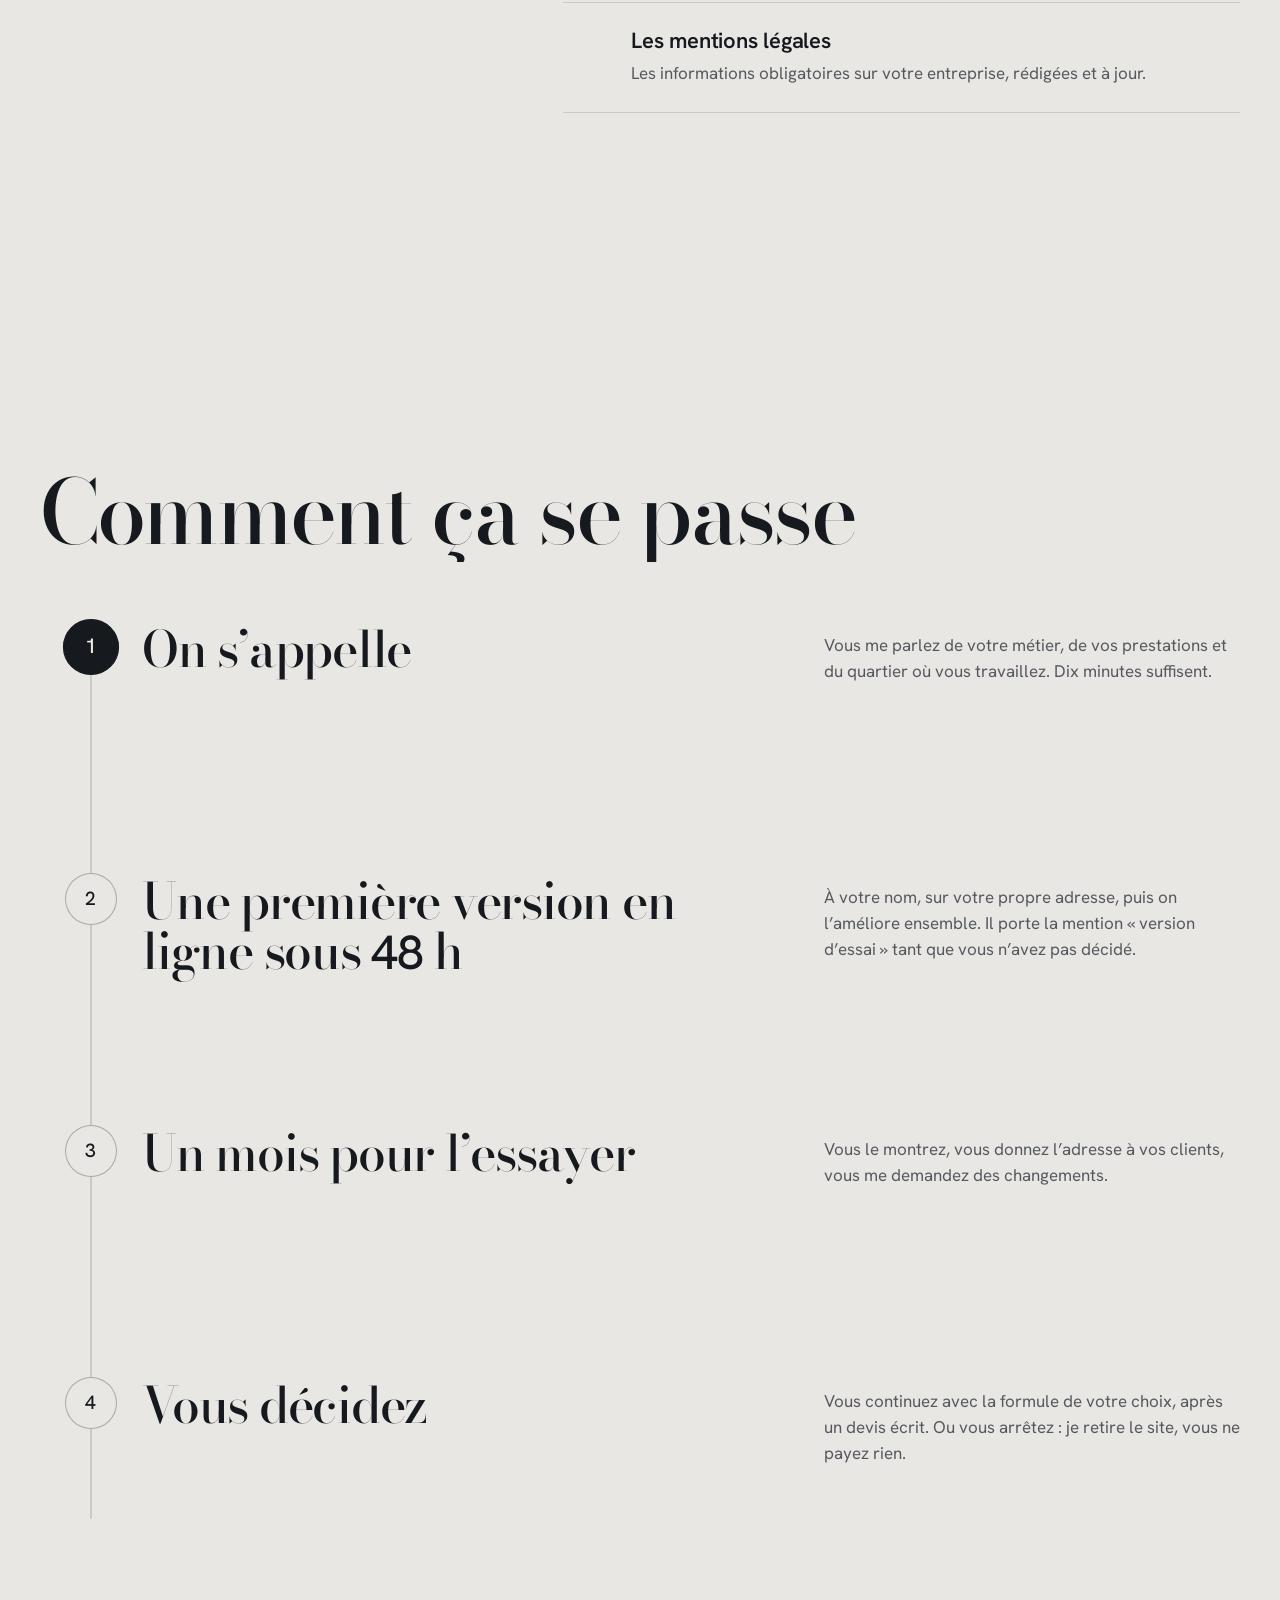
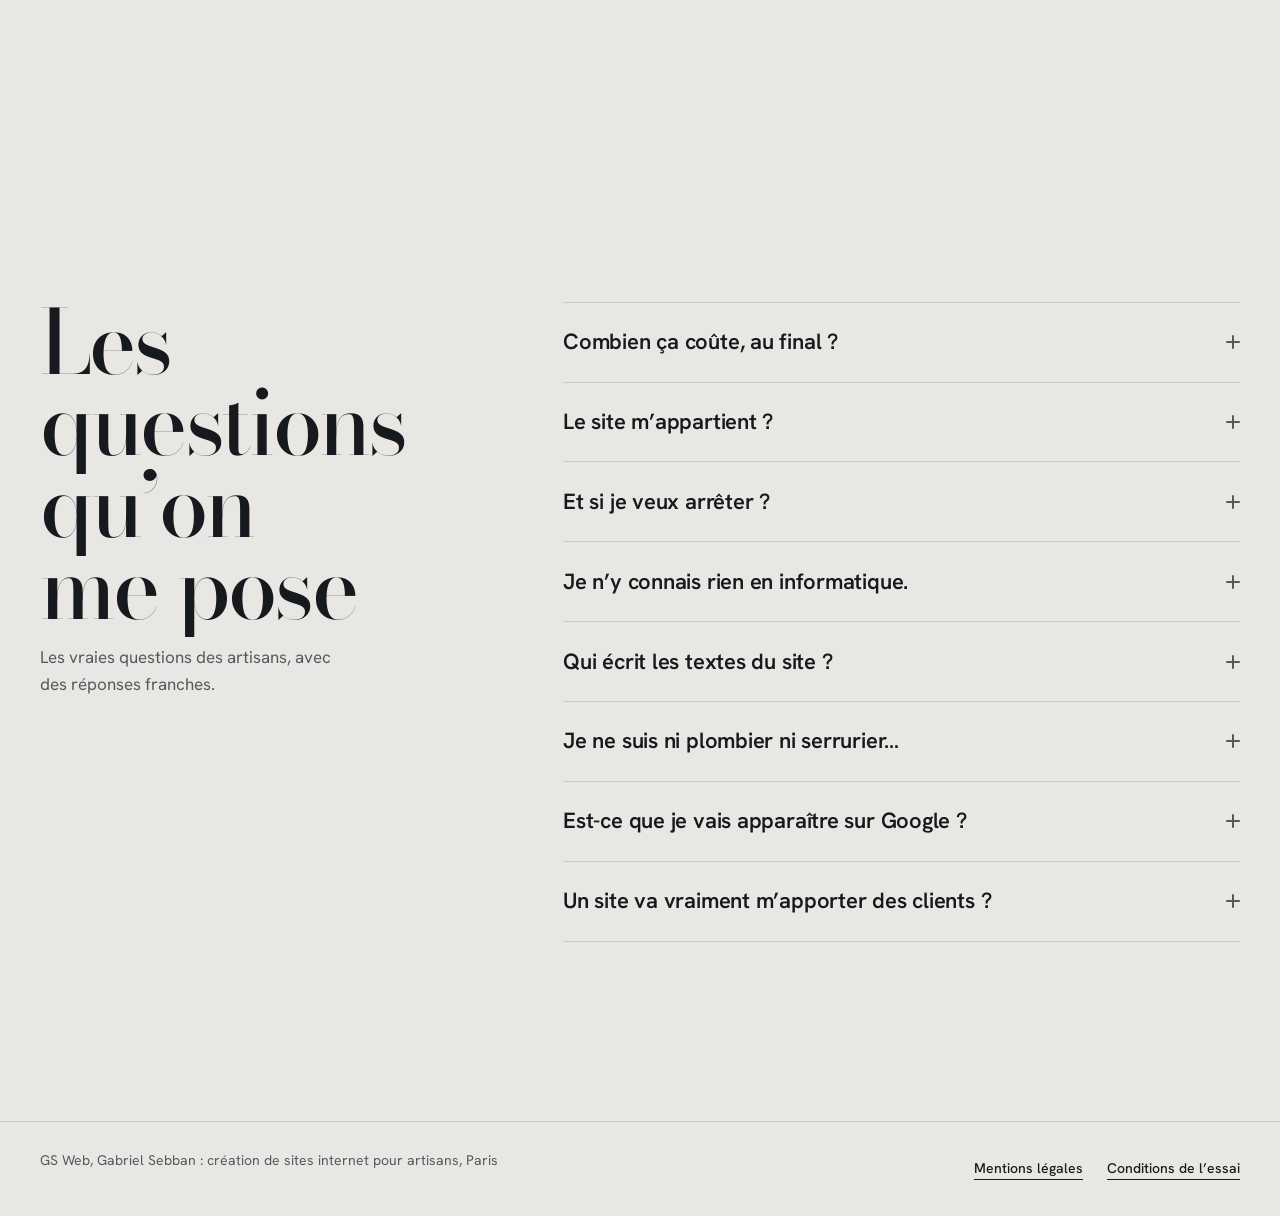
==== commit fafb0dbb: "Démo peintre (Atelier Morel) : choix dans l'accueil, vidéo dans « Les démos », dossier demos/peintre" ====
--- a/index.html
+++ b/index.html
@@ -75,6 +75,7 @@
           <div class="picker" role="group" aria-label="Choisir la démo" hidden>
             <button type="button" class="picker__btn" data-demo="plombier" aria-pressed="true">Plombier</button>
             <button type="button" class="picker__btn" data-demo="serrurier" aria-pressed="false">Serrurier</button>
+            <button type="button" class="picker__btn" data-demo="peintre" aria-pressed="false">Peintre</button>
           </div>
           <p class="live"><a href="demos/plombier/index.html" target="_blank" rel="noopener" data-live>Démo animée <span class="sr-only">en direct (s’ouvre dans un nouvel onglet)</span><span aria-hidden="true">↗</span></a></p>
         </div>
@@ -128,7 +129,7 @@
   <section class="cases" id="les-demos" aria-labelledby="titre-cases">
     <div class="cases__head">
       <h2 id="titre-cases" class="split">Les démos.</h2>
-      <p>Deux sites complets, chacun dans le style de son métier. Ils défilent ici tout seuls.</p>
+      <p>Trois sites complets, chacun dans le style de son métier. Ils défilent ici tout seuls.</p>
     </div>
 
     <article class="case" aria-labelledby="case-plombier">
@@ -178,6 +179,31 @@
         </ul>
         <p class="case__note">Entreprise, numéro et avis fictifs.</p>
         <p class="case__more"><a class="link" href="demos/serrurier/index.html" target="_blank" rel="noopener">Ouvrir la démo serrurier <span aria-hidden="true">↗</span></a></p>
+      </div>
+    </article>
+
+    <article class="case" aria-labelledby="case-peintre">
+      <div class="case__media reveal">
+        <figure class="browser case__browser">
+          <div class="browser__bar" aria-hidden="true"><i></i><i></i><i></i><span class="browser__url"><span>atelier-morel</span>.fr</span></div>
+          <video class="case__video" data-src="video/peintre-desktop" poster="img/peintre-desktop-poster.webp" width="1440" height="900" muted loop playsinline preload="none" aria-hidden="true"></video>
+        </figure>
+        <figure class="phone case__phone">
+          <video class="case__video" data-src="video/peintre-mobile" poster="img/peintre-mobile-poster.webp" width="540" height="1168" muted loop playsinline preload="none" aria-hidden="true"></video>
+        </figure>
+        <button class="case__toggle" type="button" hidden><span class="case__icon" aria-hidden="true"></span><span class="case__state">Pause</span><span class="sr-only"> la vidéo de la démo peintre</span></button>
+      </div>
+      <div class="case__text">
+        <p class="case__kicker"><span>03</span>Peintre</p>
+        <h3 id="case-peintre" class="case__name">Atelier Morel</h3>
+        <p class="case__style">Pour un client qui compare trois devis avant de choisir.</p>
+        <ul class="case__list">
+          <li>Un avant / après qu’on fait glisser du doigt</li>
+          <li>Les prix au mètre carré, et une estimation du budget en dix secondes</li>
+          <li>La visite et le devis gratuits, mis en avant partout</li>
+        </ul>
+        <p class="case__note">Entreprise, numéro et avis fictifs.</p>
+        <p class="case__more"><a class="link" href="demos/peintre/index.html" target="_blank" rel="noopener">Ouvrir la démo peintre <span aria-hidden="true">↗</span></a></p>
       </div>
     </article>
 
@@ -224,6 +250,7 @@
         <p class="plan__price"><span class="plan__from">à partir de</span><span class="plan__amount">650&nbsp;€</span><span class="plan__unit">puis 30&nbsp;€ par mois</span></p>
         <ul class="plan__list">
           <li>La création, payée une fois</li>
+          <li>Votre fiche Google créée ou améliorée avec vous</li>
           <li>2 modifications par mois comprises (horaires, prix, photos…)</li>
           <li>10&nbsp;€ la modification à partir de la 3<sup>e</sup> du mois</li>
           <li>Le prix de la création monte seulement si vous voulez des pages en plus ou le paiement en ligne</li>
@@ -235,6 +262,7 @@
         <p class="plan__price"><span class="plan__amount">950&nbsp;€</span><span class="plan__unit">une seule fois, sans abonnement</span></p>
         <ul class="plan__list">
           <li>Le site est à vous&nbsp;: nom de domaine et hébergement à votre nom, tous les fichiers, cession écrite de mes droits</li>
+          <li>Votre fiche Google créée ou améliorée avec vous</li>
           <li>Garantie 60 jours&nbsp;: je corrige ce qui ne marche pas dans ce que j’ai livré</li>
           <li>À votre charge ensuite&nbsp;: le renouvellement annuel du domaine et de l’hébergement, et les modifications si vous en voulez</li>
         </ul>
@@ -329,6 +357,7 @@
       <li><svg viewBox="0 0 32 32" aria-hidden="true"><path d="M6 17l7 7L26 9"/></svg><div><h3>Un site pensé d’abord pour le téléphone</h3><p>Le bouton d’appel reste visible pendant qu’on lit la page.</p></div></li>
       <li><svg viewBox="0 0 32 32" aria-hidden="true"><path d="M6 17l7 7L26 9"/></svg><div><h3>Vos prestations et vos tarifs</h3><p>Rédigés avec vous, dans vos mots, avec les prix que vous choisissez d’afficher.</p></div></li>
       <li><svg viewBox="0 0 32 32" aria-hidden="true"><path d="M6 17l7 7L26 9"/></svg><div><h3>Votre zone d’intervention</h3><p>Les arrondissements où vous vous déplacez, pour que les clients sachent tout de suite si vous venez chez eux.</p></div></li>
+      <li><svg viewBox="0 0 32 32" aria-hidden="true"><path d="M6 17l7 7L26 9"/></svg><div><h3>Votre fiche Google</h3><p>Celle qui s’affiche sur Google Maps quand on cherche votre métier près de chez soi. Je la crée ou je la complète avec vous&nbsp;: horaires, photos, lien vers votre site.</p></div></li>
       <li><svg viewBox="0 0 32 32" aria-hidden="true"><path d="M6 17l7 7L26 9"/></svg><div><h3>L’hébergement et la sécurité</h3><p>Le site est en ligne, en https, et je m’occupe de le maintenir.</p></div></li>
       <li><svg viewBox="0 0 32 32" aria-hidden="true"><path d="M6 17l7 7L26 9"/></svg><div><h3>Les petites modifications</h3><p>Horaires, prix, photos&nbsp;: vous m’envoyez un message, je fais le changement.</p></div></li>
       <li><svg viewBox="0 0 32 32" aria-hidden="true"><path d="M6 17l7 7L26 9"/></svg><div><h3>Les mentions légales</h3><p>Les informations obligatoires sur votre entreprise, rédigées et à jour.</p></div></li>
@@ -377,6 +406,10 @@
       <details class="faq__item">
         <summary>Je ne suis ni plombier ni serrurier…<span class="faq__ico" aria-hidden="true"></span></summary>
         <div class="faq__a"><p>Les démos sont des exemples. Électricien, peintre, chauffagiste, carreleur, menuisier… chaque site est dessiné pour votre métier, avec ses couleurs et ses codes — pas un modèle recopié.</p></div>
+      </details>
+      <details class="faq__item">
+        <summary>Est-ce que je vais apparaître sur Google ?<span class="faq__ico" aria-hidden="true"></span></summary>
+        <div class="faq__a"><p>Votre fiche Google (celle de Google Maps) est comprise dans les deux formules : je la crée ou je l’améliore avec vous, et je la relie à votre site. Google vous demande de confirmer que l’entreprise est bien à vous ; je vous guide pour cette étape. Personne ne peut vous promettre honnêtement la première place, mais une fiche complète, avec des photos et des avis, est souvent ce qui fait sonner le téléphone d’un artisan.</p></div>
       </details>
       <details class="faq__item">
         <summary>Un site va vraiment m’apporter des clients ?<span class="faq__ico" aria-hidden="true"></span></summary>
@@ -407,6 +440,7 @@
     { "@type": "Question", "name": "Peut-on arrêter quand on veut ?", "acceptedAnswer": { "@type": "Answer", "text": "Pendant l'essai gratuit, le site est retiré et rien n'est dû, sans justification. Ensuite, rien n'est engagé sans devis écrit accepté." } },
     { "@type": "Question", "name": "Faut-il s'y connaître en informatique ?", "acceptedAnswer": { "@type": "Answer", "text": "Non : rien à installer ni à gérer. Les modifications se demandent par simple message, deux par mois sont comprises dans la formule avec suivi." } },
     { "@type": "Question", "name": "Qui écrit les textes du site ?", "acceptedAnswer": { "@type": "Answer", "text": "Gabriel les rédige avec l'artisan, à partir d'un appel de dix minutes, dans les mots du métier. Tout est relu avant la mise en ligne." } },
+    { "@type": "Question", "name": "L'artisan apparaîtra-t-il sur Google ?", "acceptedAnswer": { "@type": "Answer", "text": "La fiche Google de l'artisan (Google Maps) est créée ou améliorée avec lui et reliée à son site, dans les deux formules. Aucune première place n'est promise." } },
     { "@type": "Question", "name": "Est-ce réservé aux plombiers et serruriers ?", "acceptedAnswer": { "@type": "Answer", "text": "Non, les démos sont des exemples : électricien, peintre, chauffagiste, carreleur, menuisier… chaque site est conçu pour le métier de l'artisan." } }
   ]
 }
--- a/css/sections.css
+++ b/css/sections.css
@@ -703,3 +703,8 @@
   /* Carte « L'essai » : on garde le « 0 € » ; sa liste répète mot pour mot le bloc de l'offre juste au-dessus */
   .plans > .plan:first-child .plan__list { display: none; }
 }
+
+/* Téléphones : la 3e démo (peintre) se place seule au centre, sous les deux premières (06/11/2026). */
+@media (max-width: 899px) {
+  .cases > .case:nth-of-type(3) { grid-column: 1 / -1; width: calc(50% - .375rem); justify-self: center; }
+}
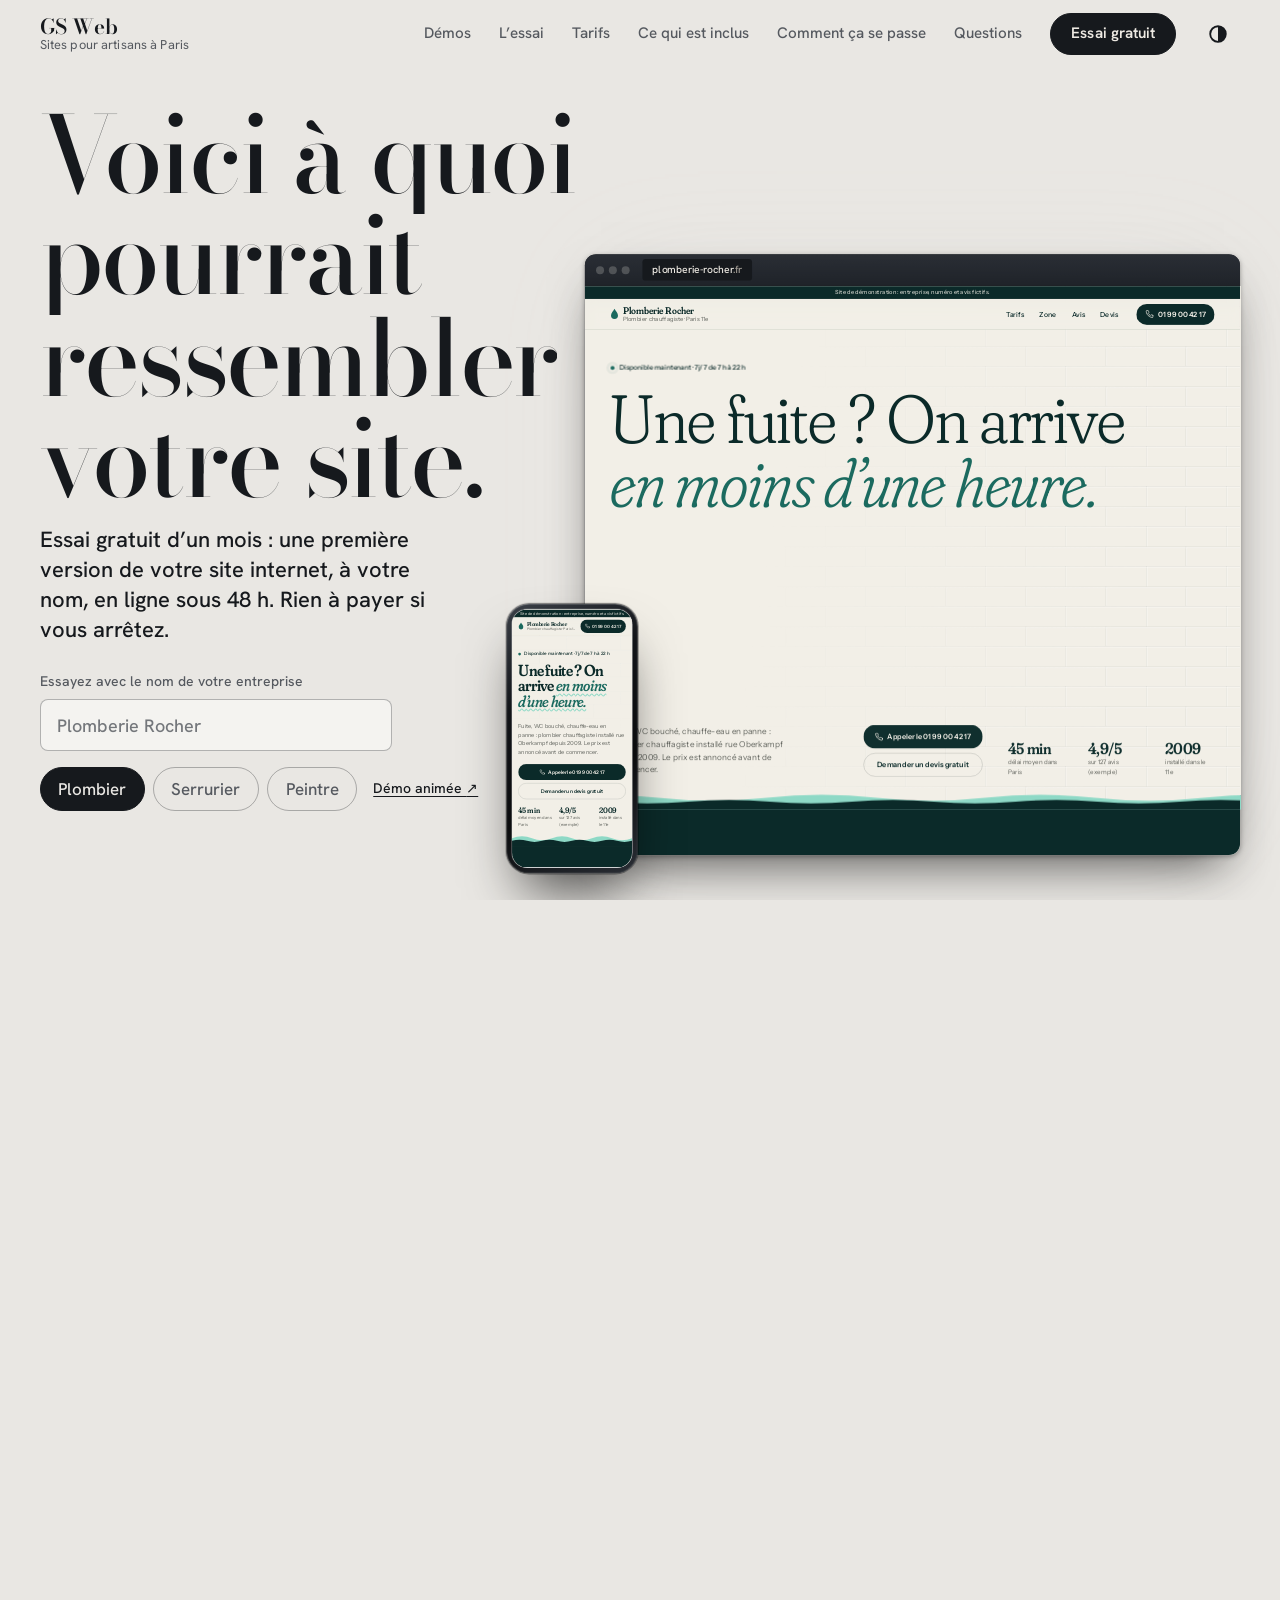
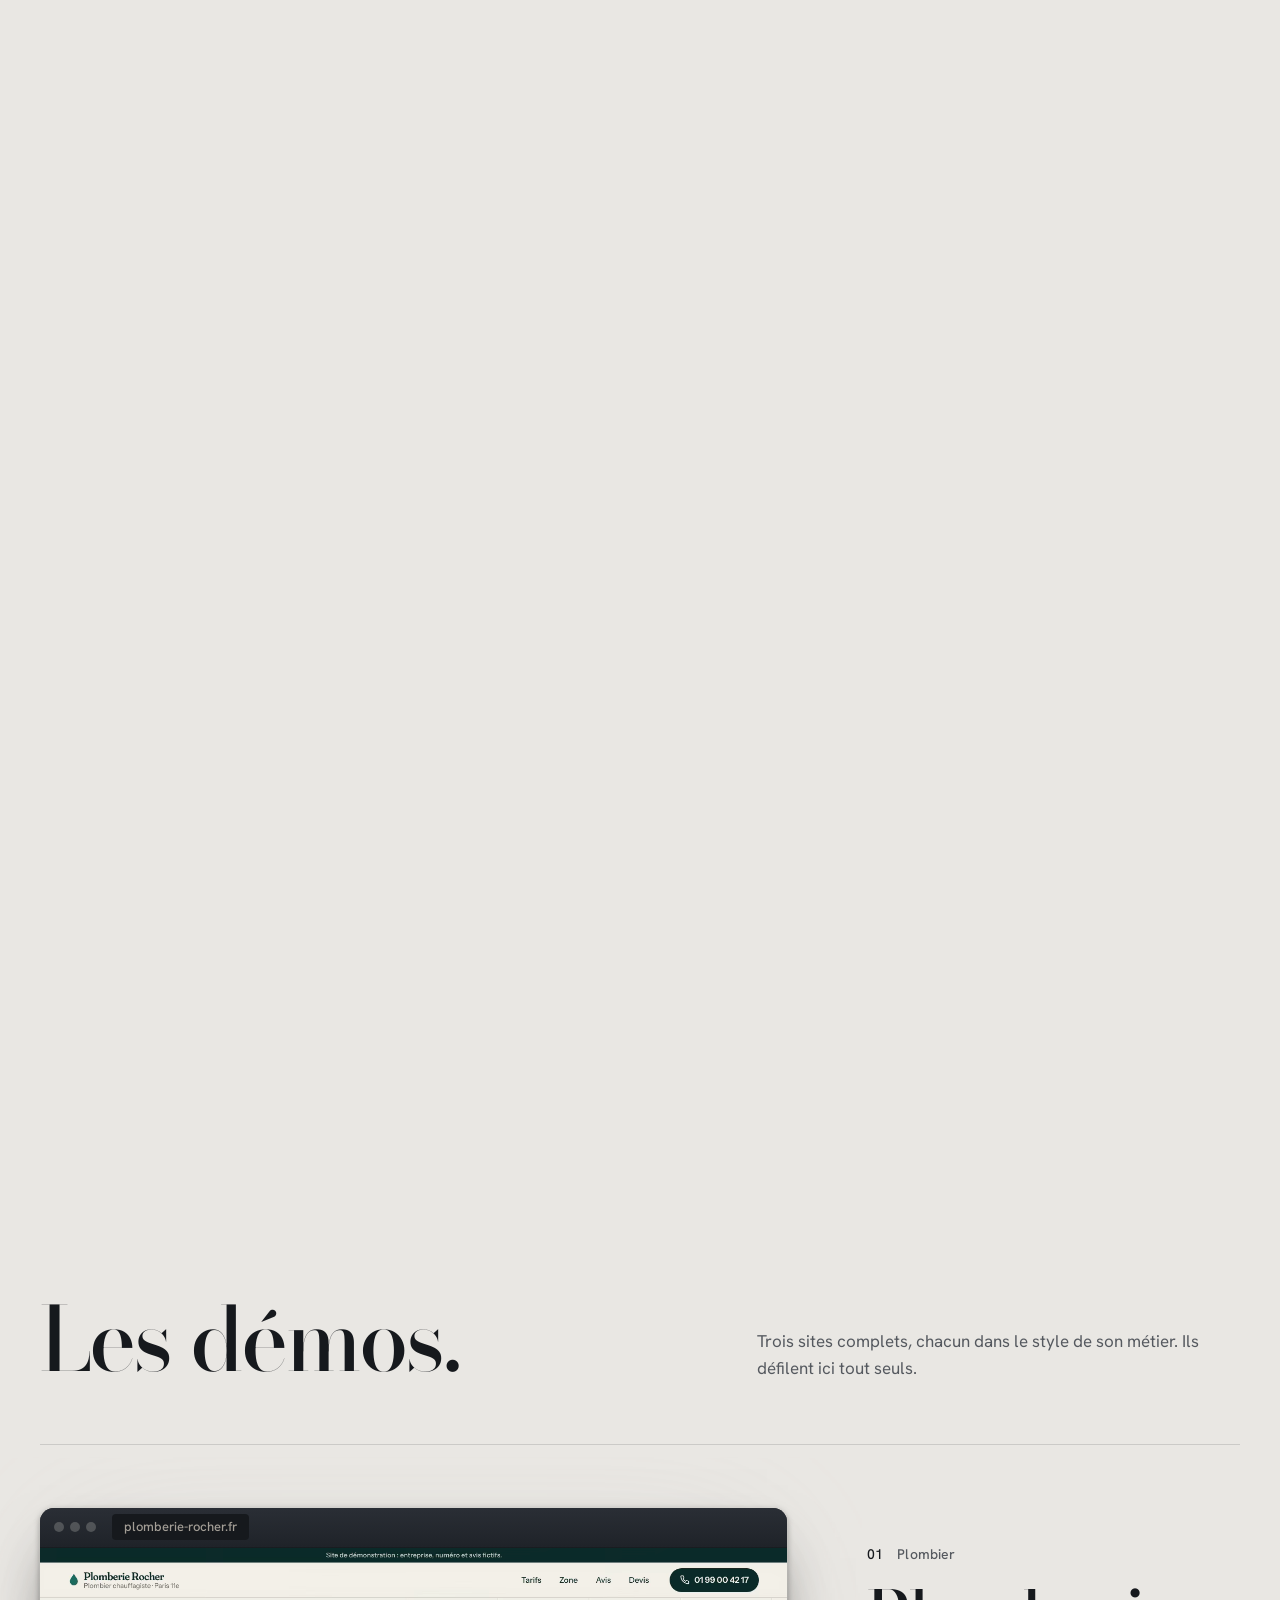
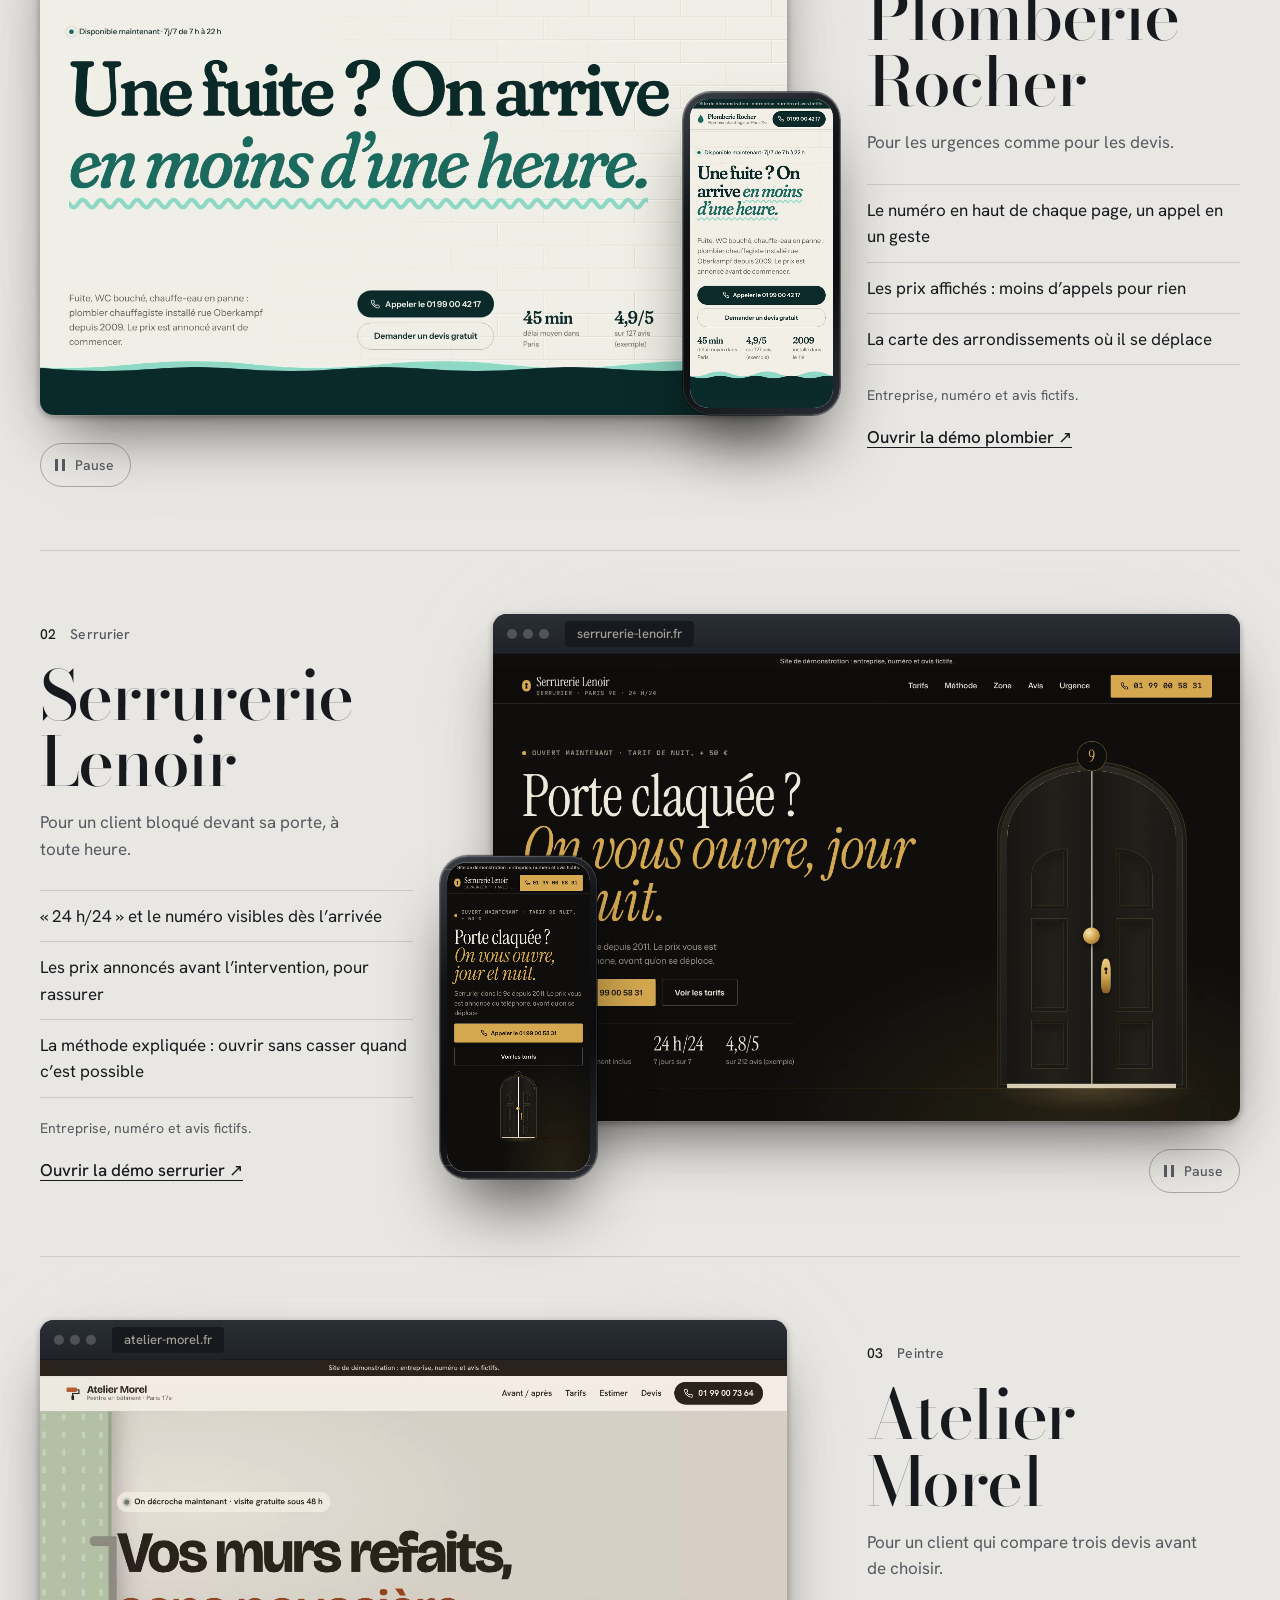
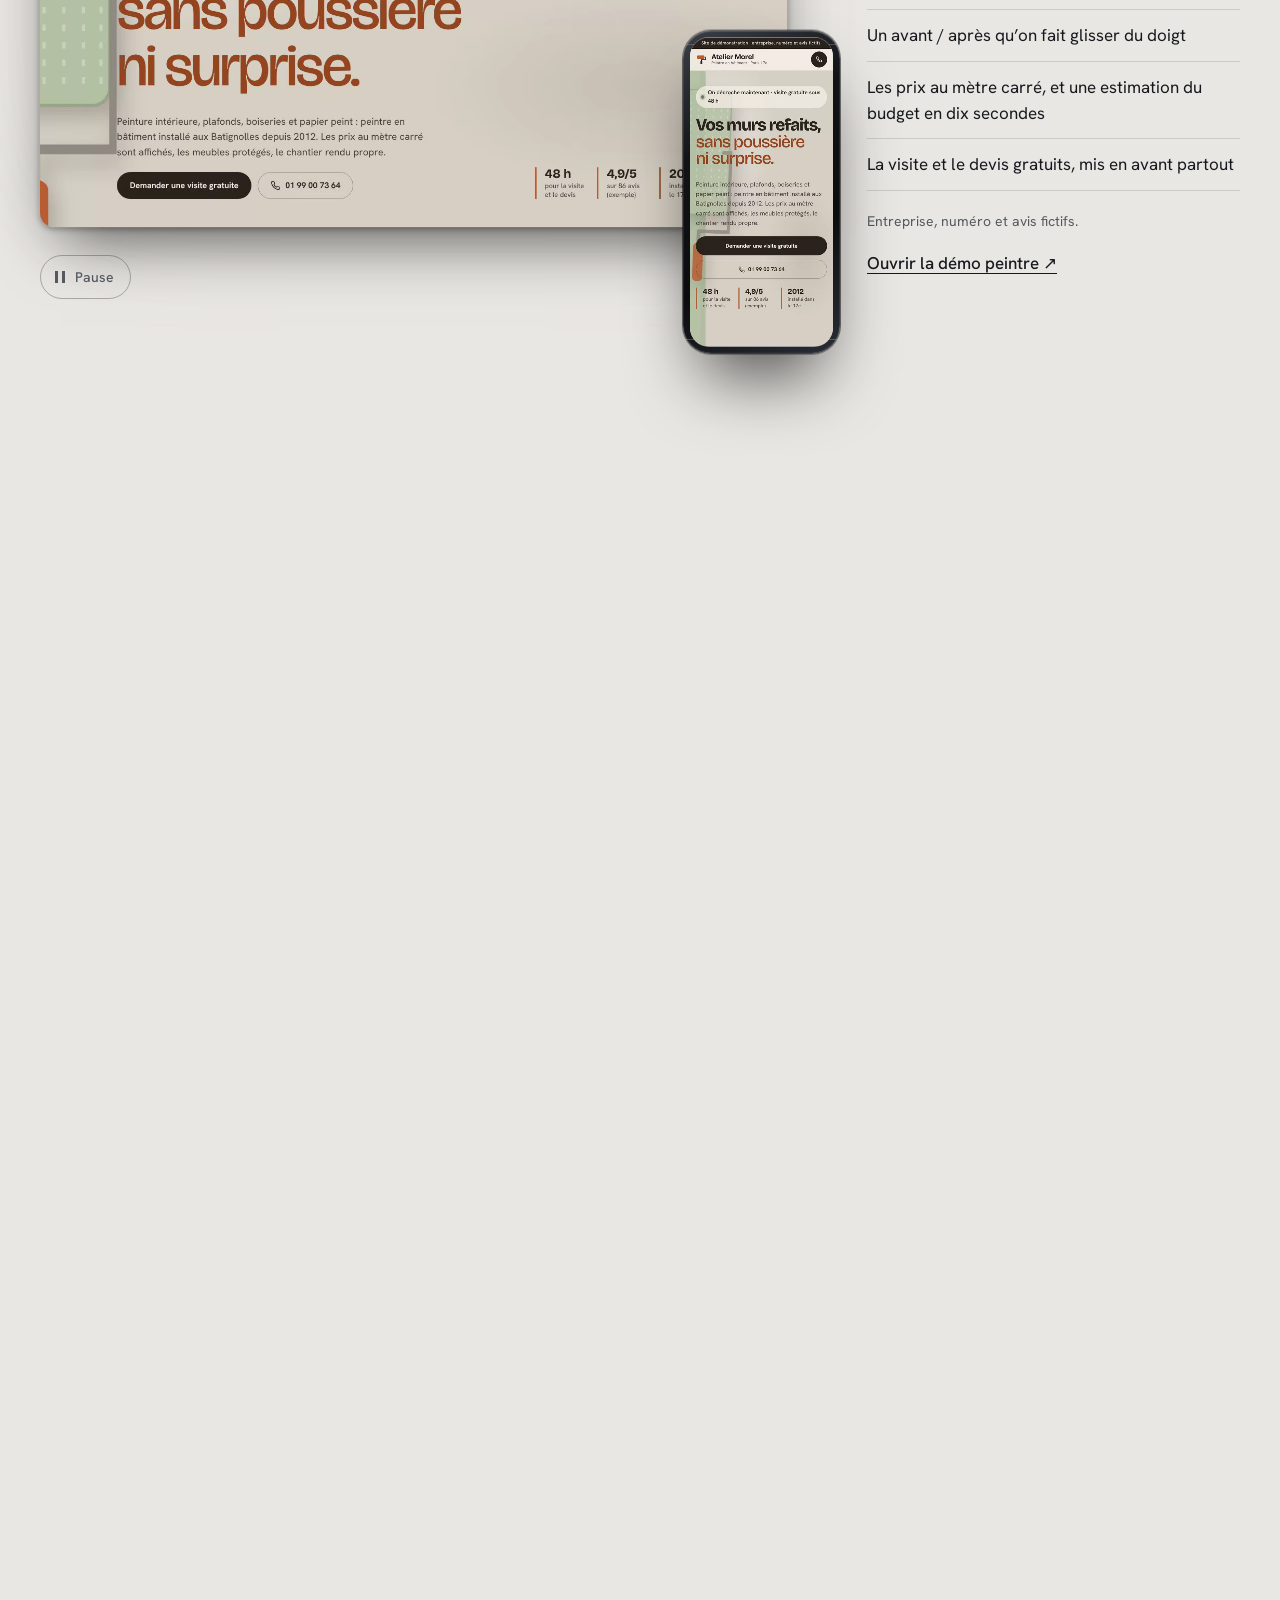
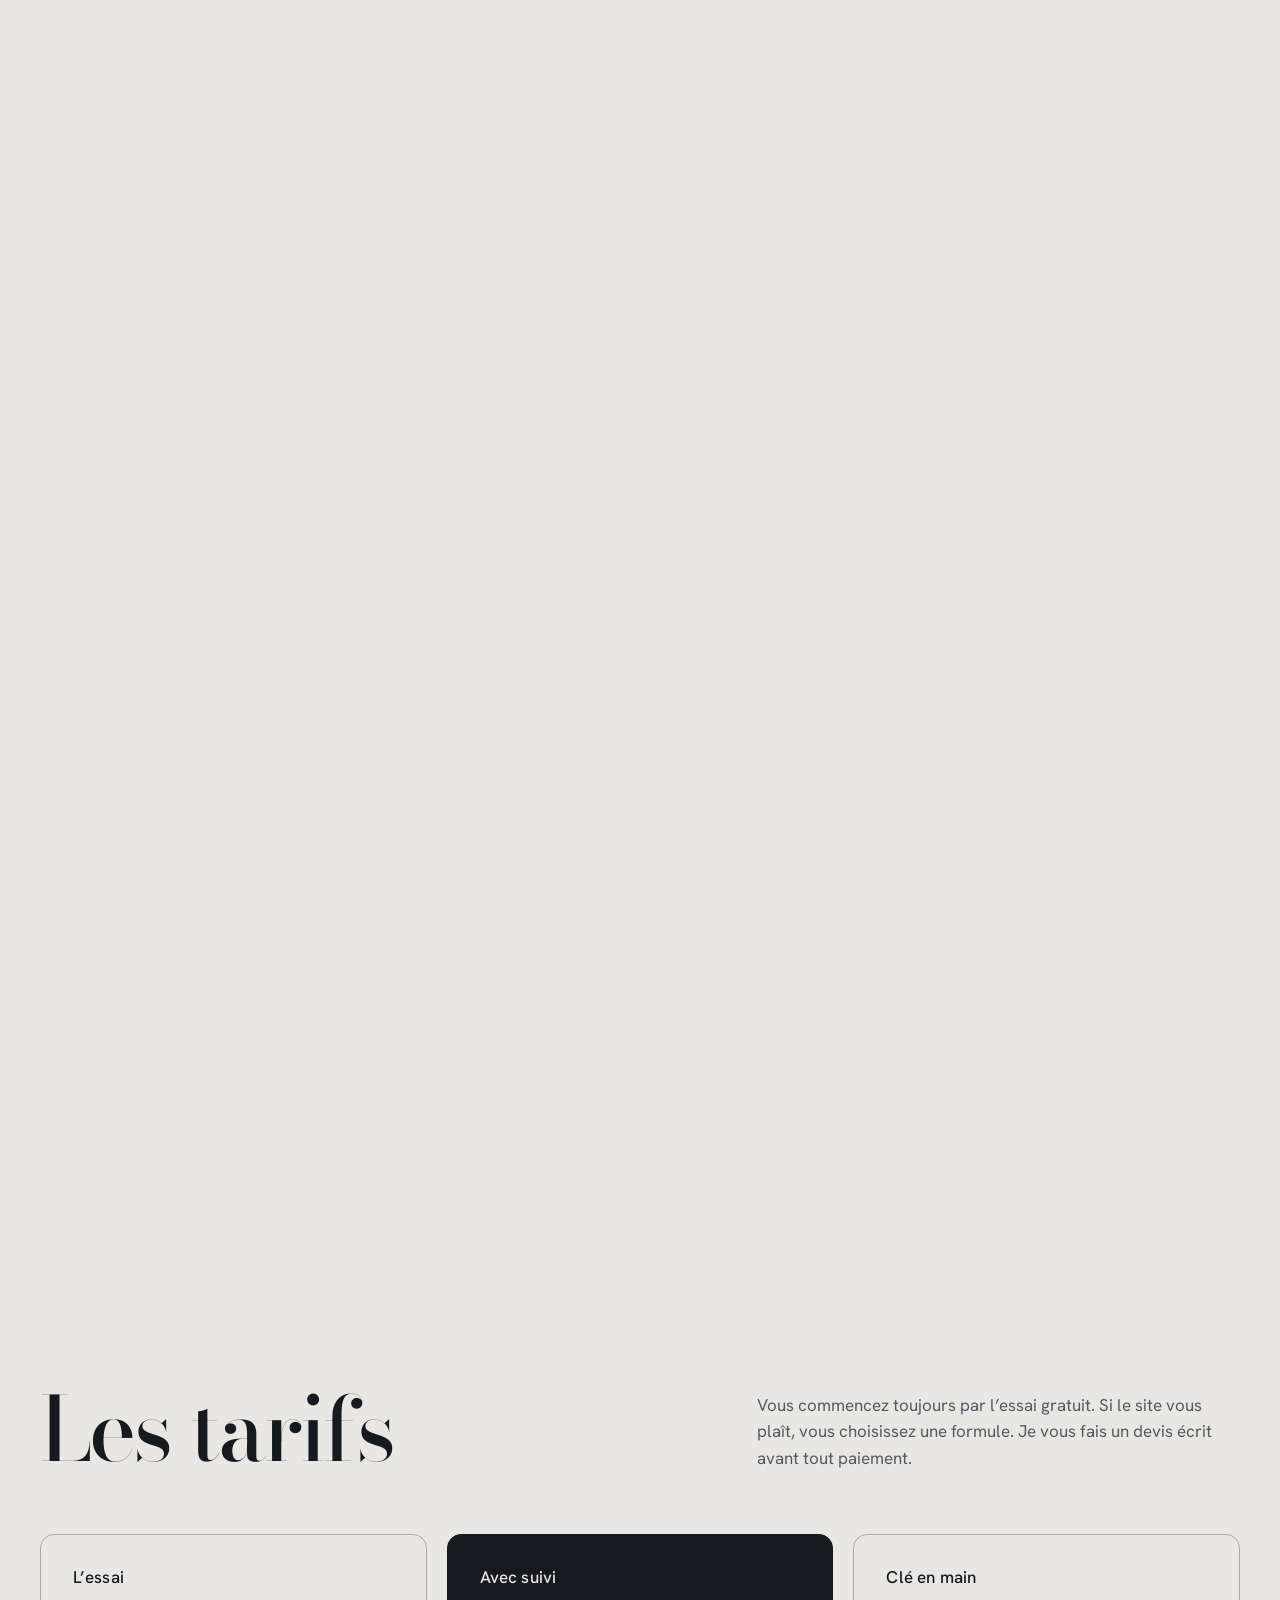
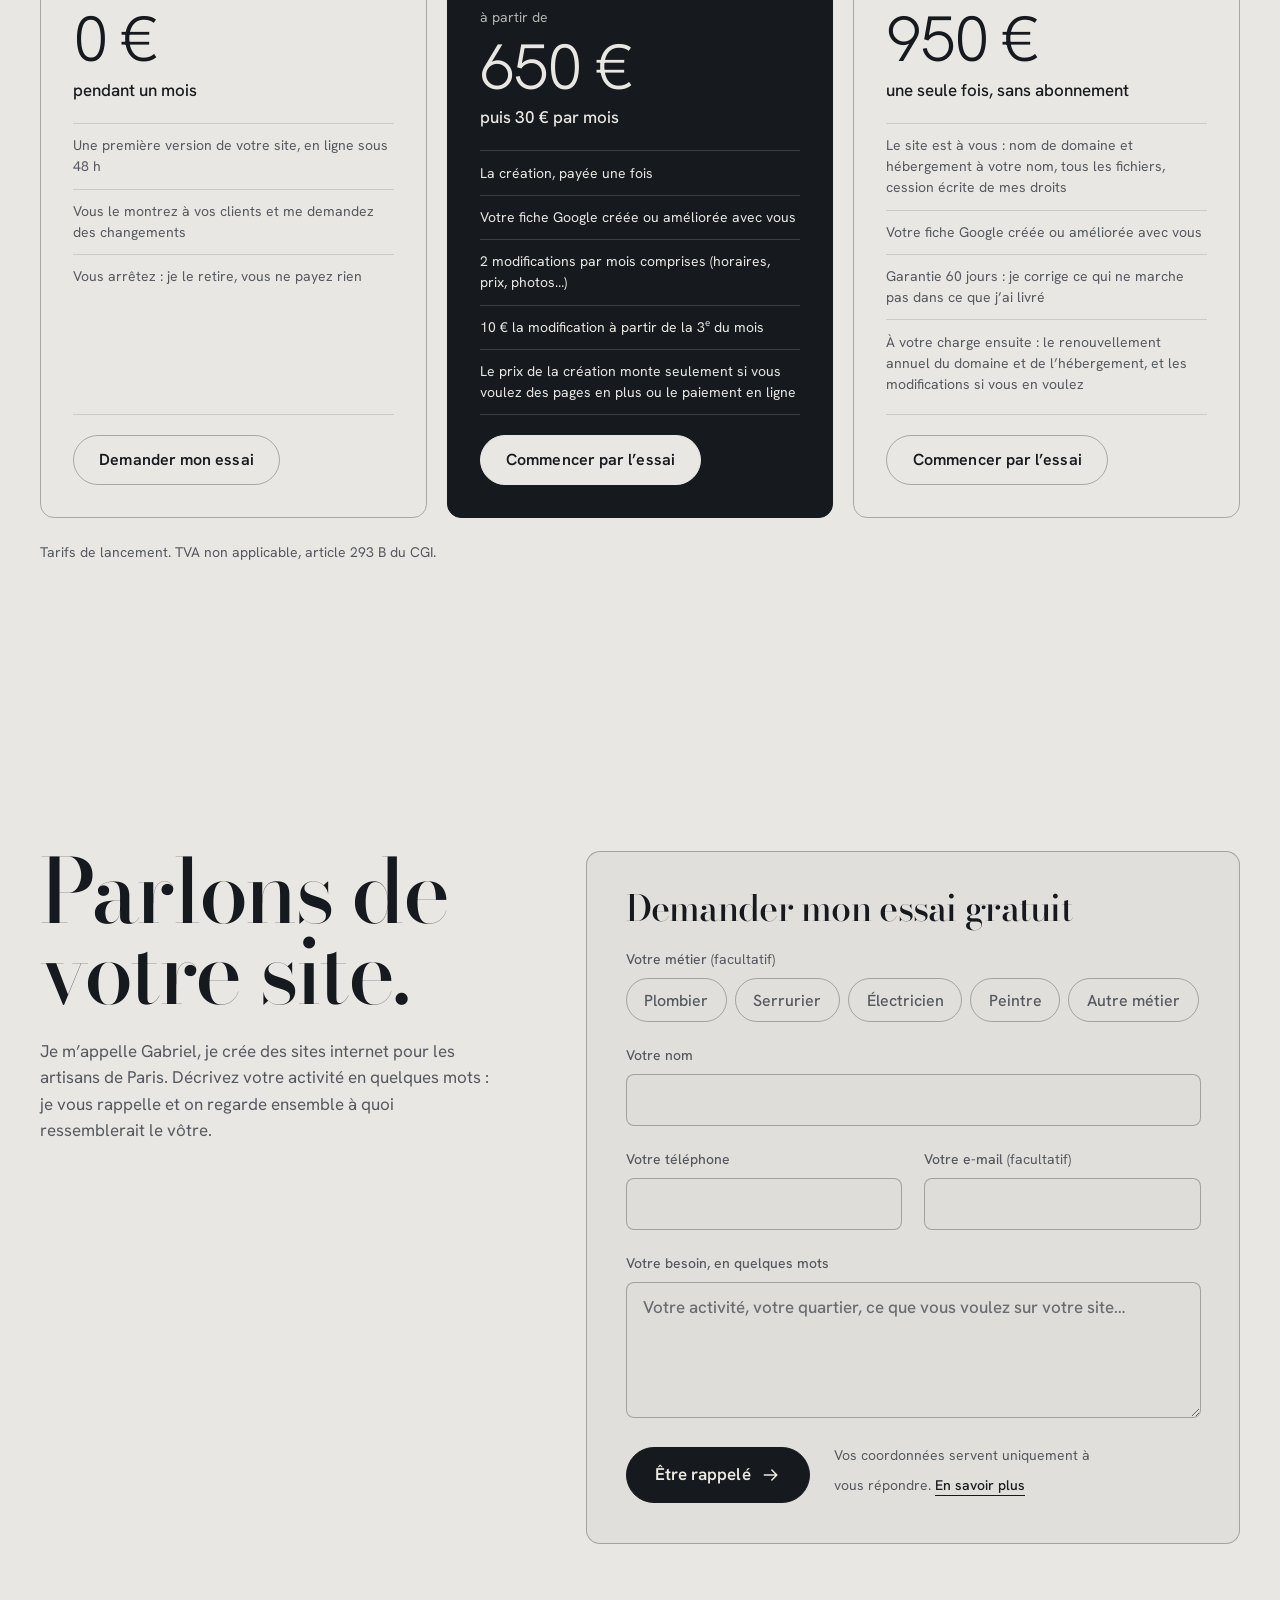
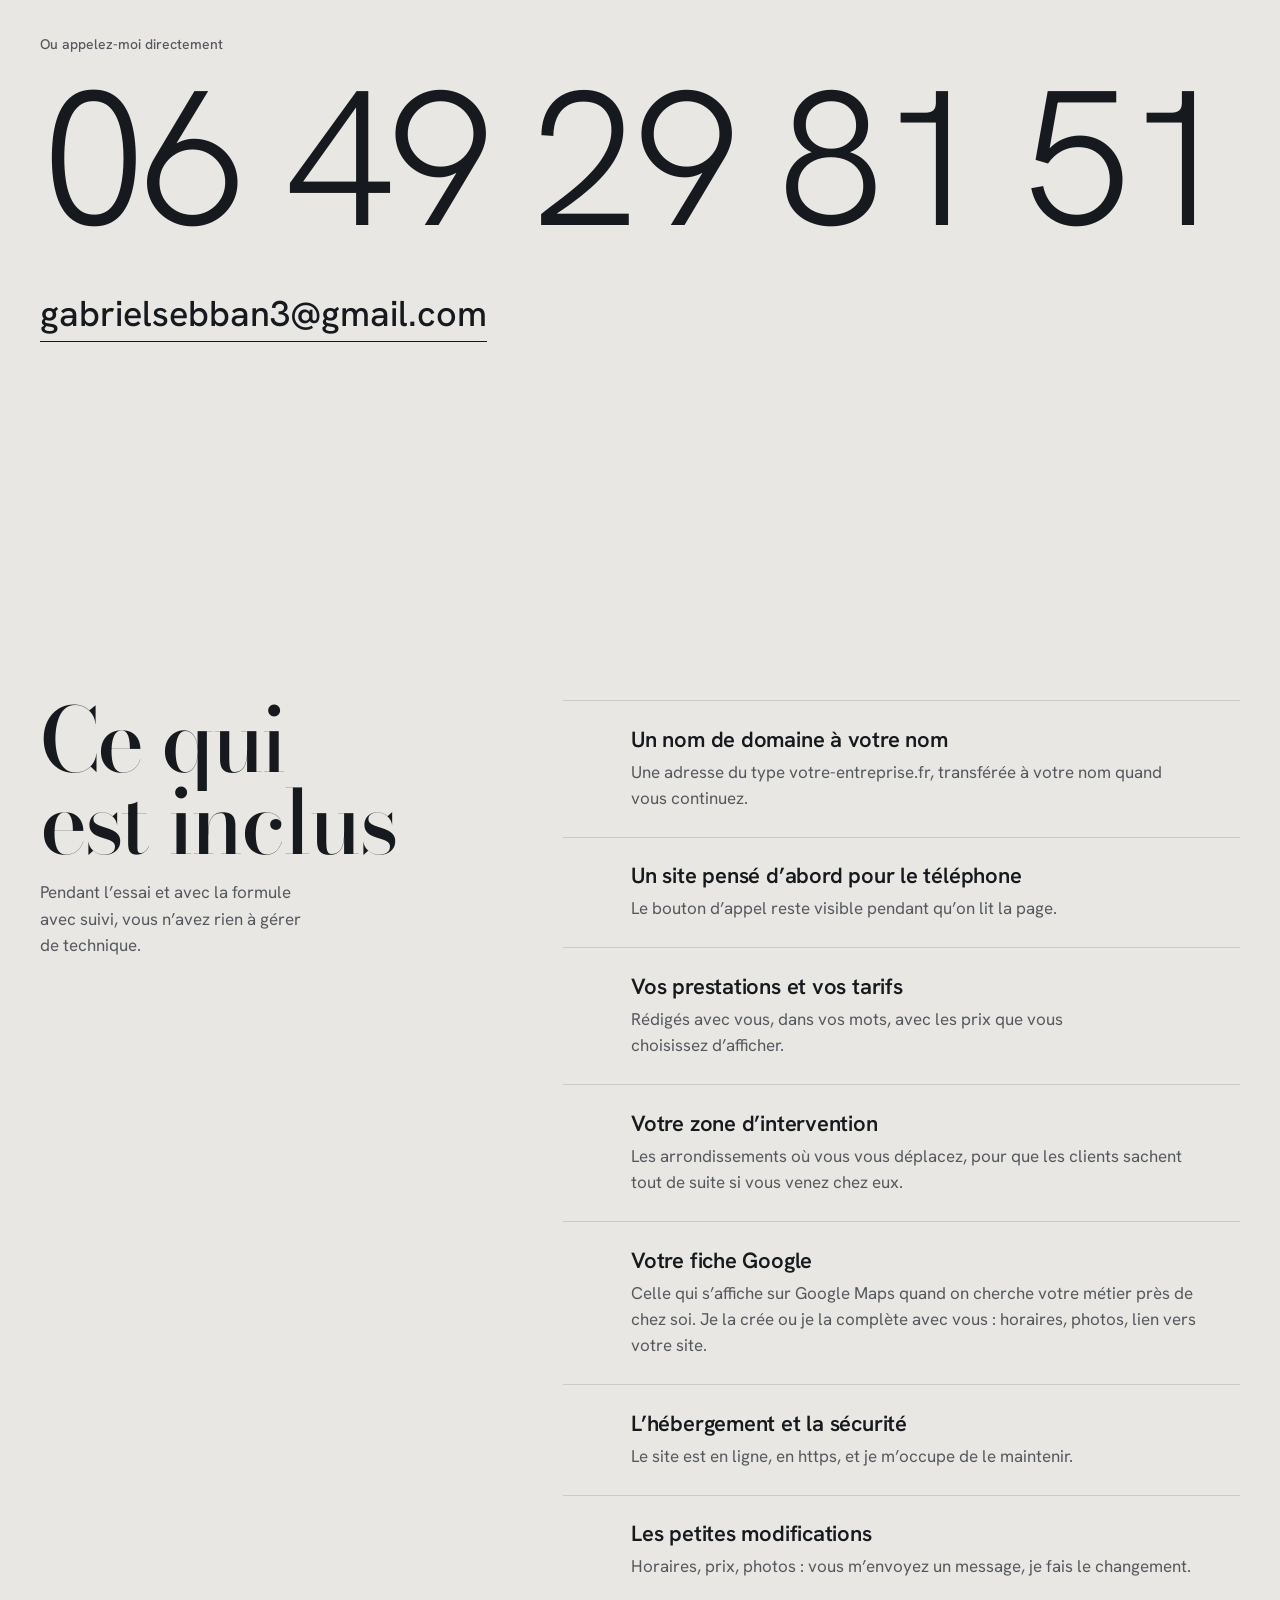
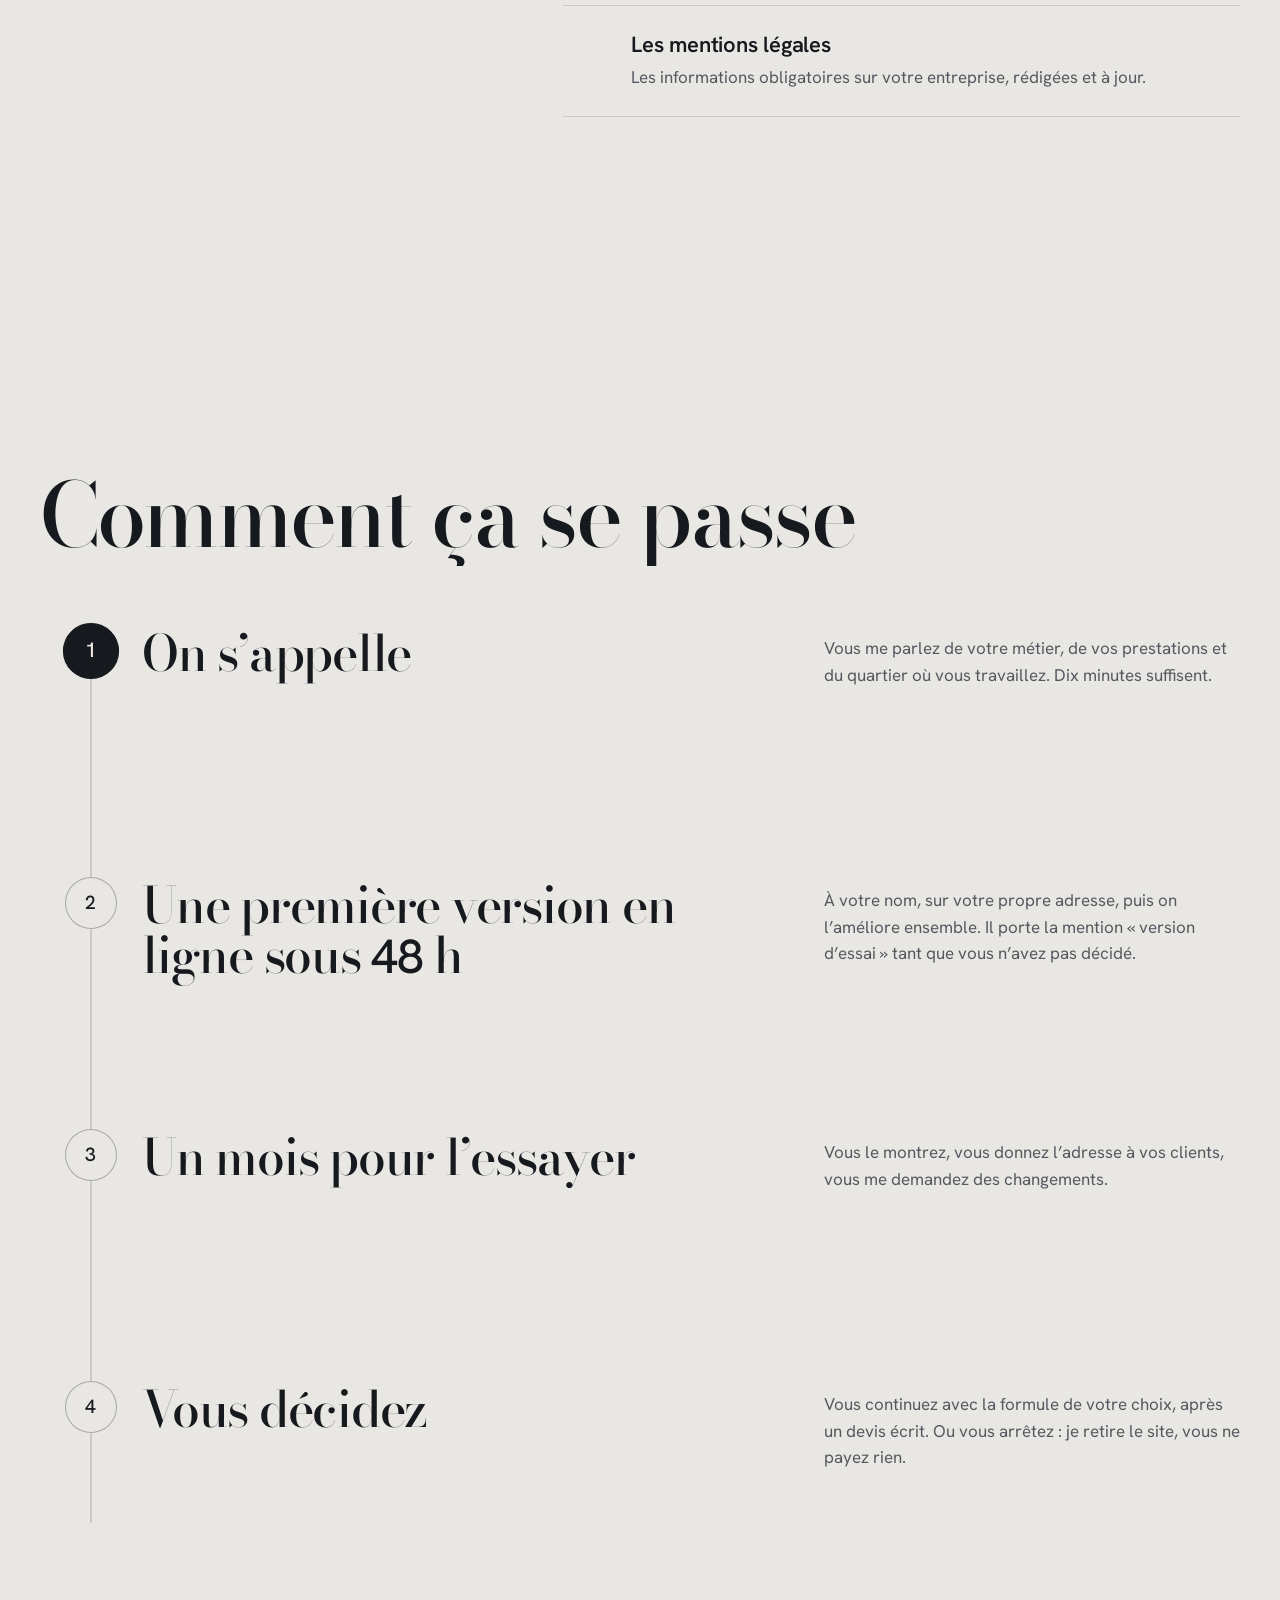
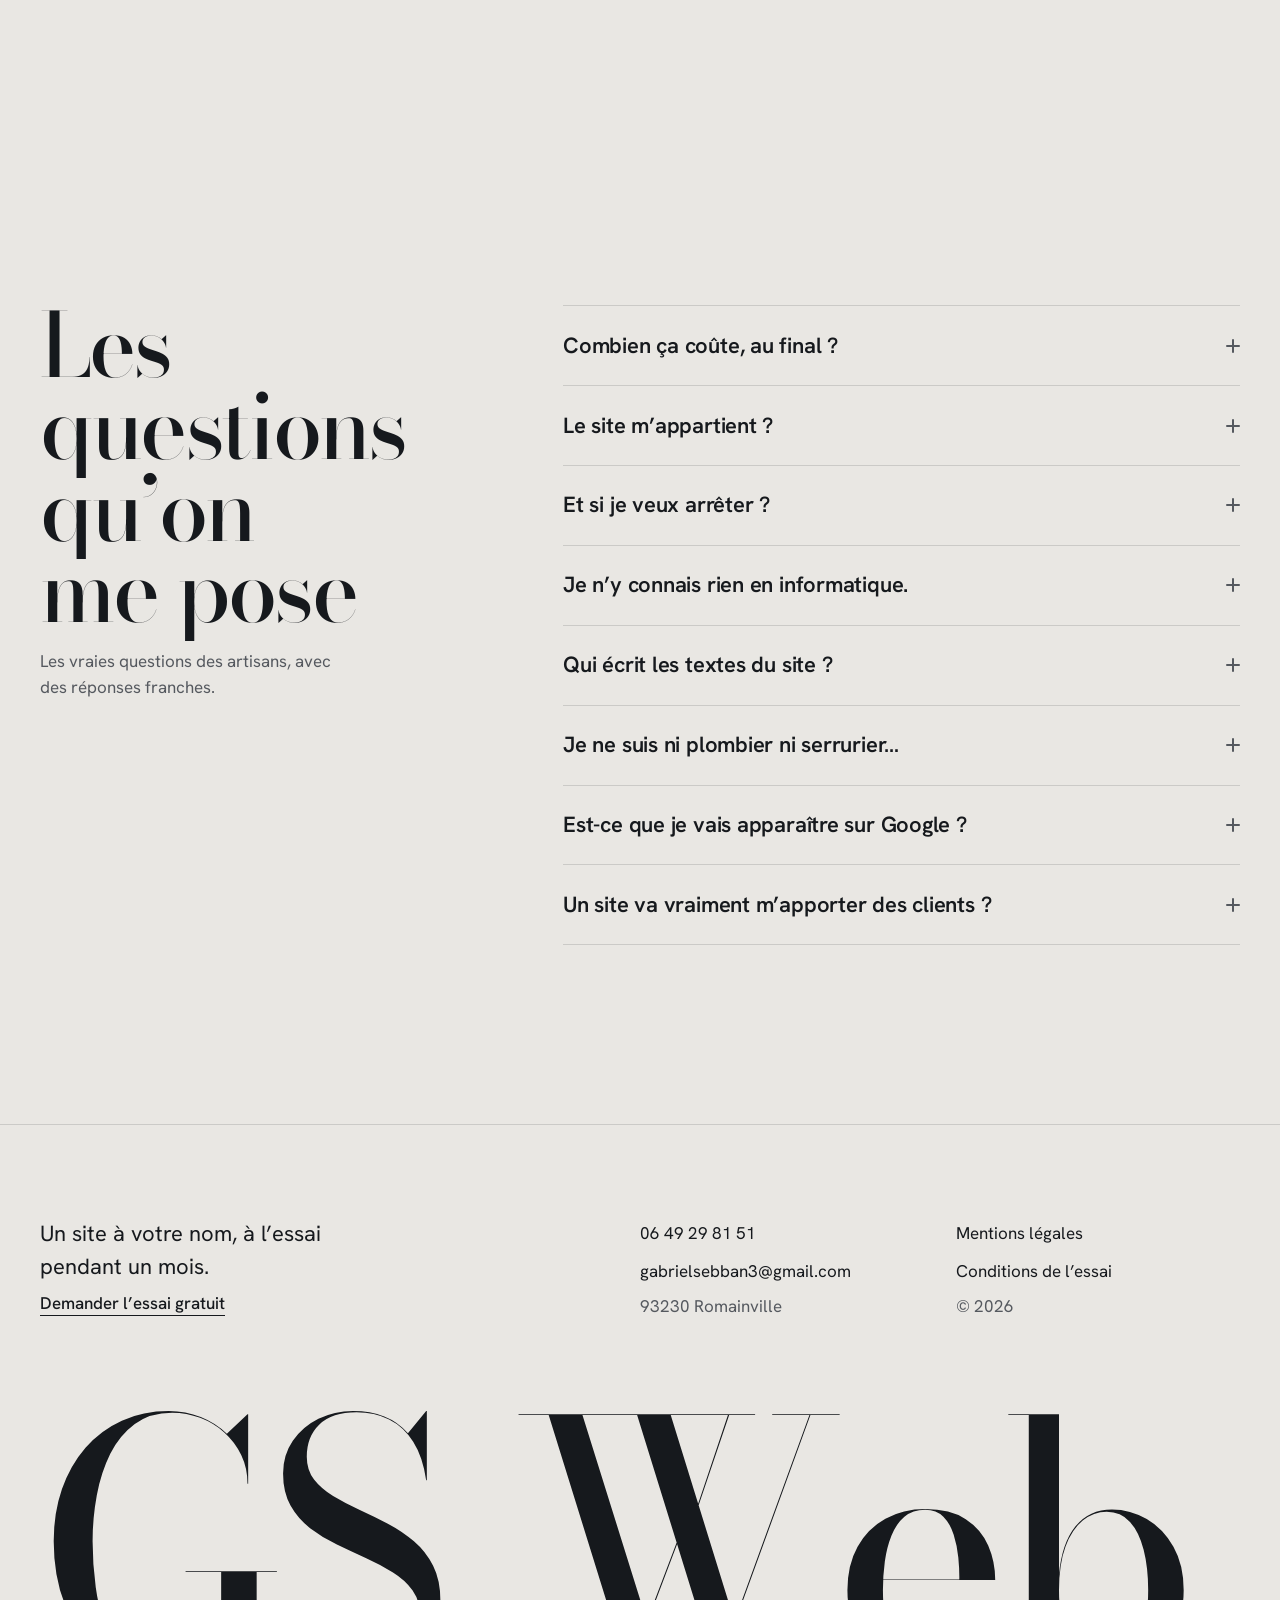
==== commit 6c57c2a2: "Pied de page : grand nom GS Web et liens de contact Co-Authored-By: Claude Opus 5.5 <noreply@anthrop" ====
--- a/index.html
+++ b/index.html
@@ -420,12 +420,21 @@
 
 </main>
 
-<footer class="foot">
-  <p>GS Web, Gabriel Sebban : création de sites internet pour artisans, Paris</p>
-  <nav aria-label="Pages légales">
-    <a class="link" href="mentions-legales.html">Mentions légales</a>
-    <a class="link" href="conditions-essai.html">Conditions de l’essai</a>
-  </nav>
+<footer class="foot foot--b">
+  <div class="foot__row">
+    <p class="foot__tag">Un site à votre nom, à l’essai pendant un mois.<br><a class="link" href="#contact">Demander l’essai gratuit</a></p>
+    <div class="foot__links">
+      <a href="tel:+33649298151">06 49 29 81 51</a>
+      <a data-mail="gabrielsebban3*gmail.com" href="#contact">M’écrire un e-mail</a>
+      <span>93230 Romainville</span>
+    </div>
+    <nav class="foot__links" aria-label="Pages légales">
+      <a href="mentions-legales.html">Mentions légales</a>
+      <a href="conditions-essai.html">Conditions de l’essai</a>
+      <span>© 2026</span>
+    </nav>
+  </div>
+  <a class="foot__giant" href="#haut" aria-label="GS Web, revenir en haut de la page">GS Web</a>
 </footer>
 
 
--- a/css/sections.css
+++ b/css/sections.css
@@ -207,7 +207,7 @@
 .case__icon { width: 10px; height: 12px; border-inline: 3px solid currentColor; }
 .case__toggle.is-paused .case__icon { width: 0; height: 0; border-inline: 0; border-left: 10px solid currentColor; border-block: 6px solid transparent; }
 
-.case__kicker { display: flex; align-items: baseline; gap: .9rem; font-size: var(--t-xs); font-weight: 600; letter-spacing: .1em; text-transform: uppercase; color: var(--muted); }
+.case__kicker { display: flex; align-items: baseline; gap: .9rem; font-size: var(--t-xs); font-weight: 500; letter-spacing: .01em; color: var(--muted); }
 .case__kicker span { color: var(--ink); }
 .case__name { margin-top: 1rem; font-family: var(--font-display); font-size: var(--t-xl); font-weight: 500; line-height: .98; letter-spacing: -0.02em; text-wrap: balance; }
 .case__style { margin-top: .9rem; color: var(--muted); }
@@ -579,7 +579,7 @@
 }
 /* formule conseillée : couleurs inversées, comme le volet de l'offre */
 .plan--main { background: var(--ink); color: var(--bg); border-color: var(--ink); --line: color-mix(in srgb, var(--bg) 18%, transparent); }
-.plan__name { font-family: var(--font); font-size: var(--t-xs); font-weight: 600; letter-spacing: .1em; text-transform: uppercase; }
+.plan__name { font-family: var(--font); font-size: var(--t-s); font-weight: 500; letter-spacing: .01em; }
 .plan__price { display: flex; flex-direction: column; gap: .35rem; max-width: none; }
 .plan__from { font-size: var(--t-xs); opacity: .75; }
 /* chiffres en Hanken (le « 1 » et le « 4 » de la Bodoni se lisent mal) */
@@ -644,7 +644,7 @@
    et le haut de la démo juste en dessous : le nom tapé apparaît tout de suite dans la démo. */
 .hero-kicker { display: none; }
 @media (max-width: 899px) {
-  .hero-kicker { display: block; order: 1; margin: 0 0 .75rem; font-size: var(--t-xs); font-weight: 600; letter-spacing: .06em; text-transform: uppercase; color: var(--muted); }
+  .hero-kicker { display: block; order: 1; margin: 0 0 .75rem; font-size: var(--t-xs); font-weight: 500; letter-spacing: .01em; color: var(--muted); }
   .hero-title { order: 2; font-size: clamp(2.25rem, 10.5vw, 3.25rem); }
   .js .scene, .js .scene.is-live { height: auto; }
   .scene__pin, .js .scene__pin { position: static; height: auto; overflow: visible; display: flex; flex-direction: column; padding-bottom: 2.5rem; }
@@ -708,3 +708,19 @@
 @media (max-width: 899px) {
   .cases > .case:nth-of-type(3) { grid-column: 1 / -1; width: calc(50% - .375rem); justify-self: center; }
 }
+
+/* ---------- Pied de page : grand nom ---------- */
+.foot--b { display: block; padding: clamp(3.5rem, 2.5rem + 4vw, 6rem) var(--gutter) 0; border-top: 1px solid var(--line); color: var(--muted); font-size: var(--t-s); overflow: hidden; }
+.foot__row { display: grid; grid-template-columns: 2fr 1fr 1fr; gap: 2rem; align-items: start; }
+.foot__tag { margin: 0; color: var(--ink); font-size: var(--t-m); line-height: 1.5; max-width: 28ch; }
+.foot__tag .link { font-size: var(--t-s); }
+.foot .foot__links { display: flex; flex-direction: column; align-items: flex-start; gap: .35rem; }
+.foot__links a { color: var(--ink); text-decoration: none; padding-block: .2rem; transition: color .2s; }
+.foot__links a:hover { color: var(--muted); }
+.foot__giant { display: block; margin-top: clamp(3rem, 2rem + 4vw, 6rem); font-family: var(--font-display); font-weight: 400; font-size: calc((100vw - 2 * var(--gutter)) / 3.55); line-height: .82; letter-spacing: -0.035em; color: var(--ink); text-decoration: none; white-space: nowrap; margin-bottom: -.04em; transition: color .4s; }
+.foot__giant:hover { color: var(--muted); }
+@media (max-width: 899px) {
+  .foot__row { grid-template-columns: 1fr 1fr; }
+  .foot__tag { grid-column: 1 / -1; }
+  .foot--b { padding-bottom: 84px; }
+}
